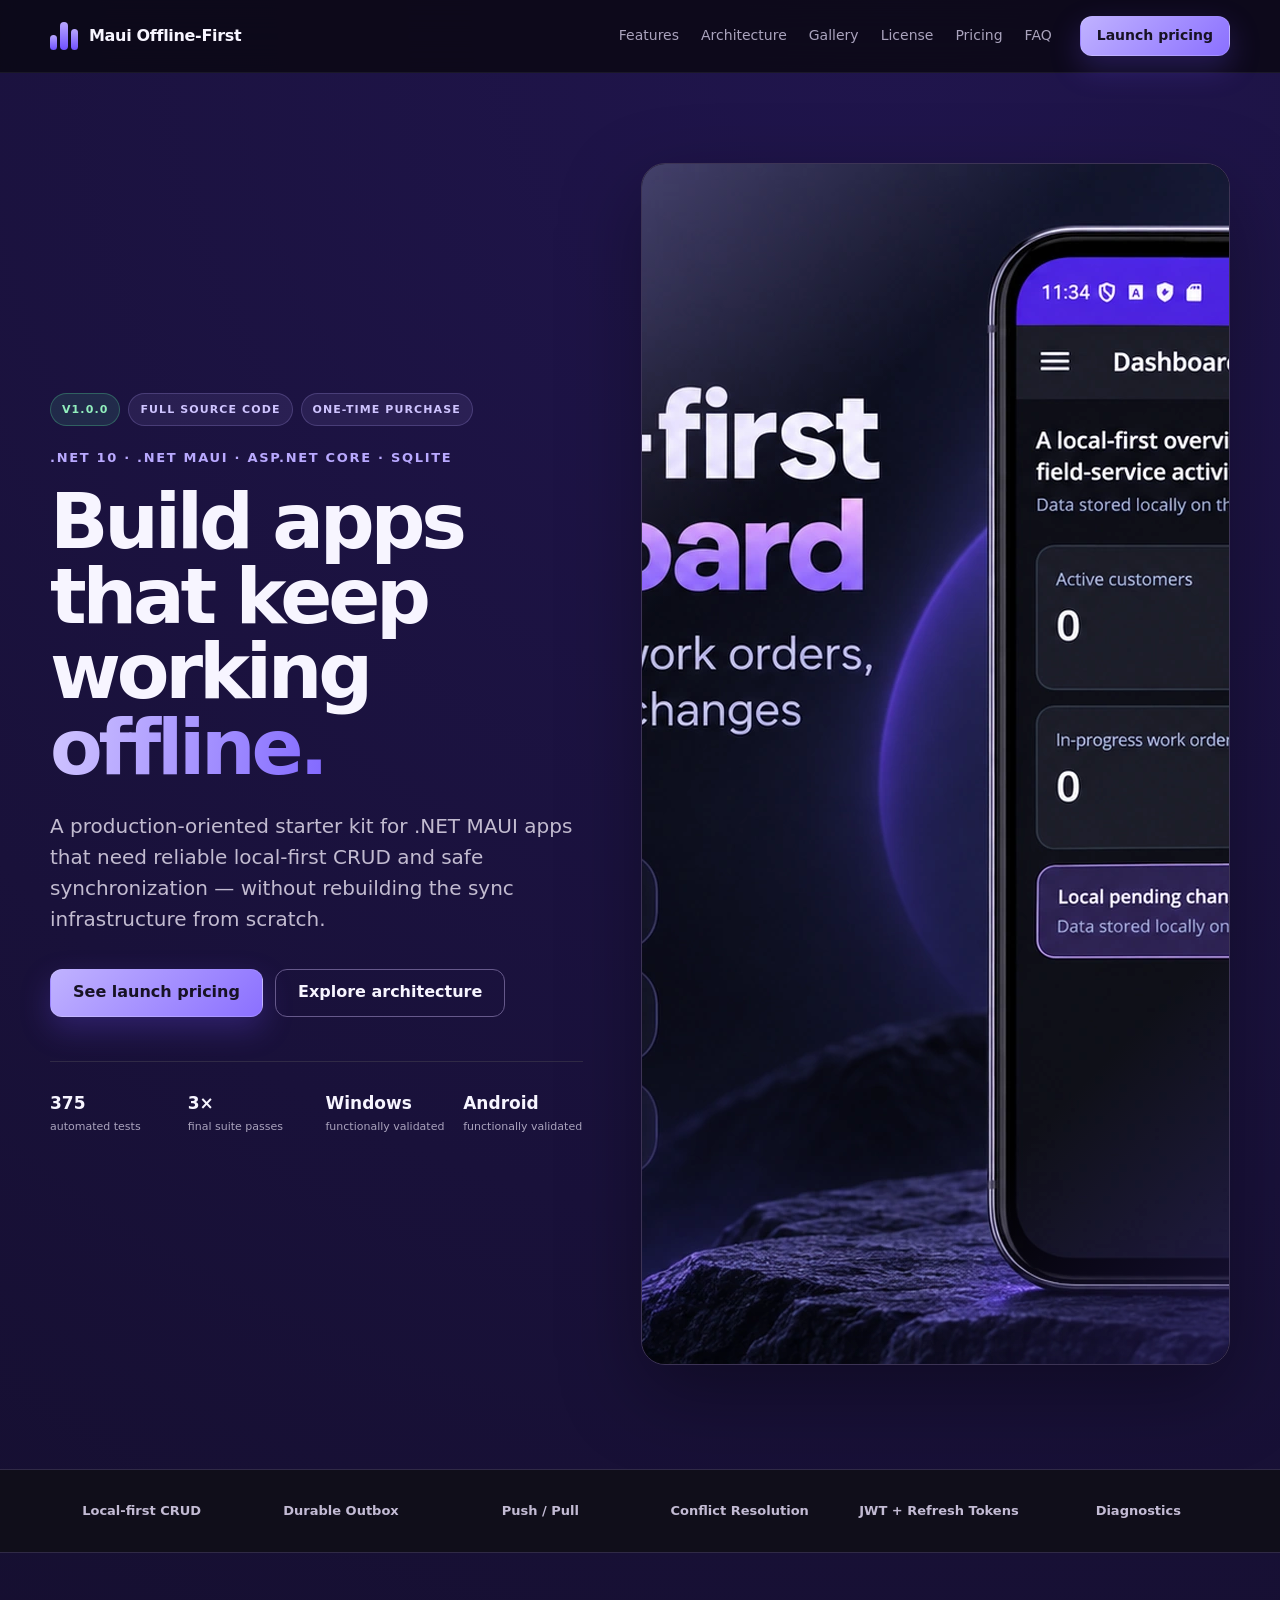
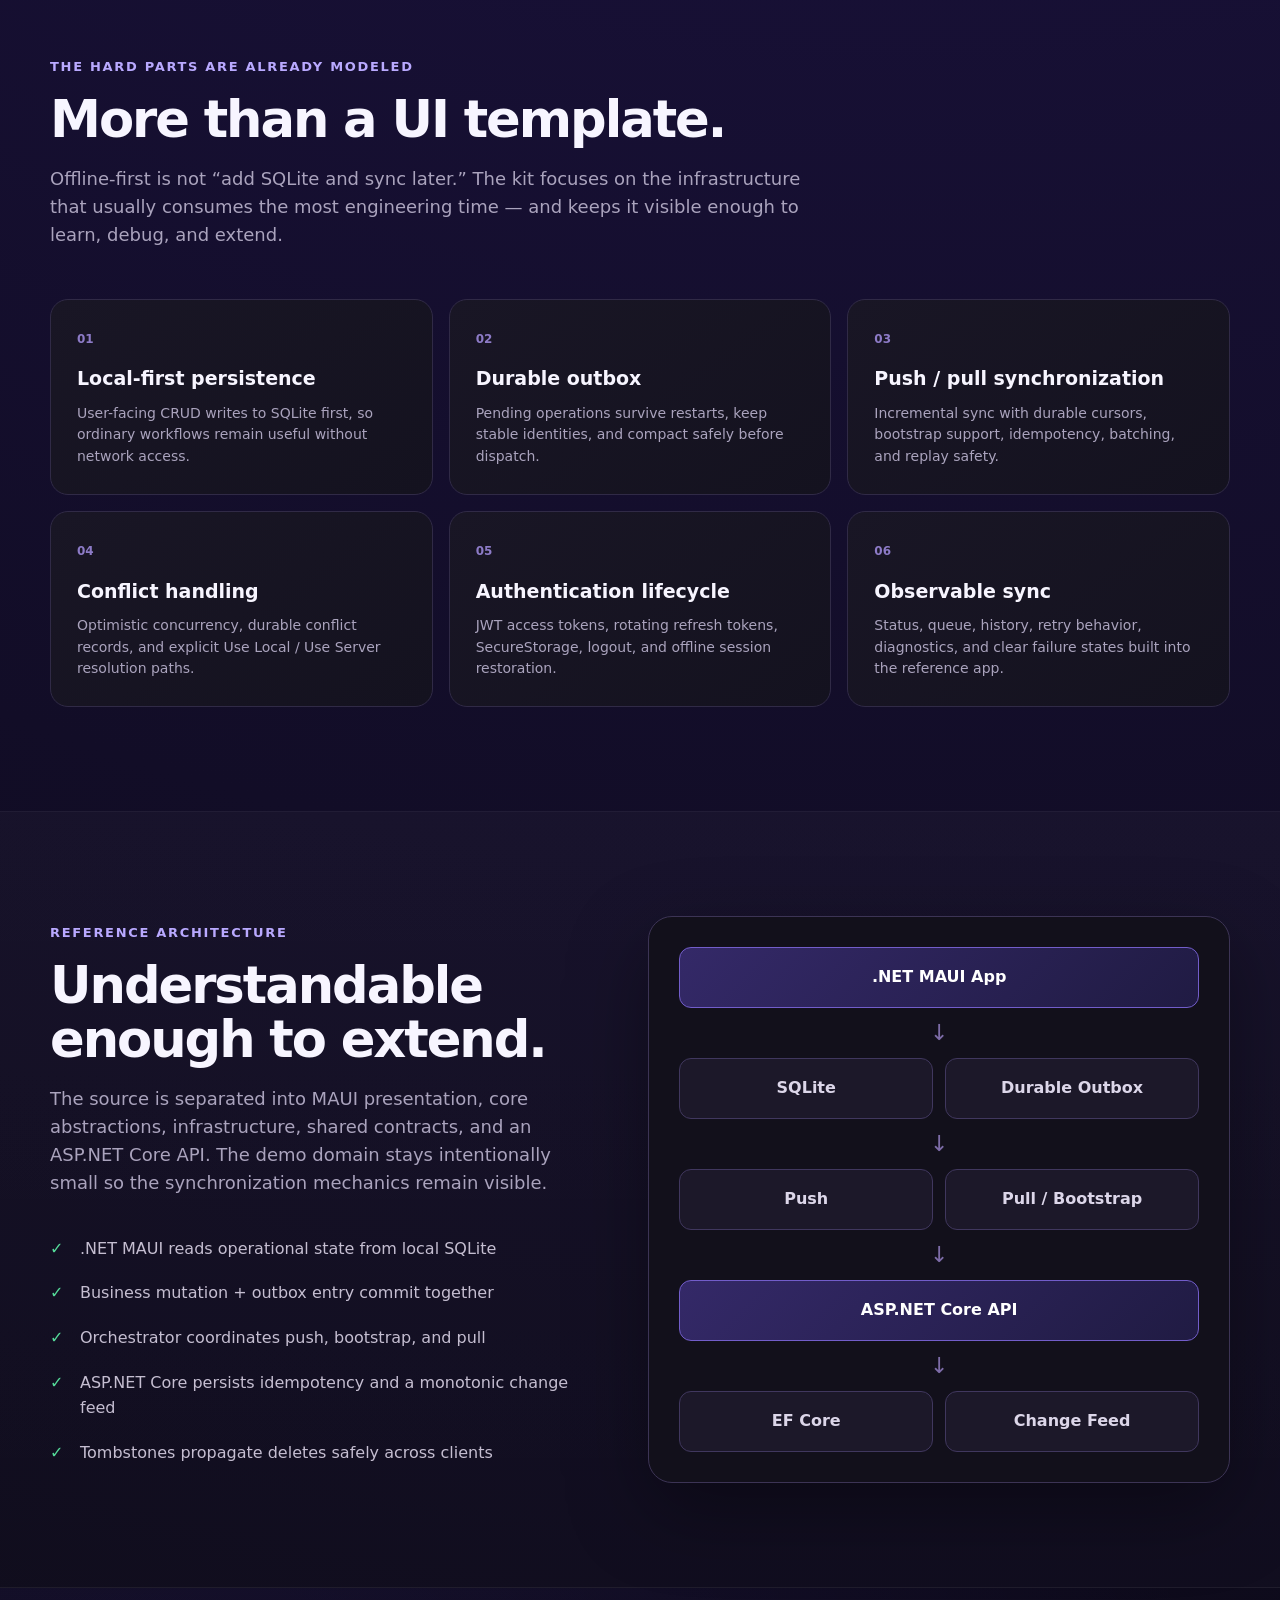
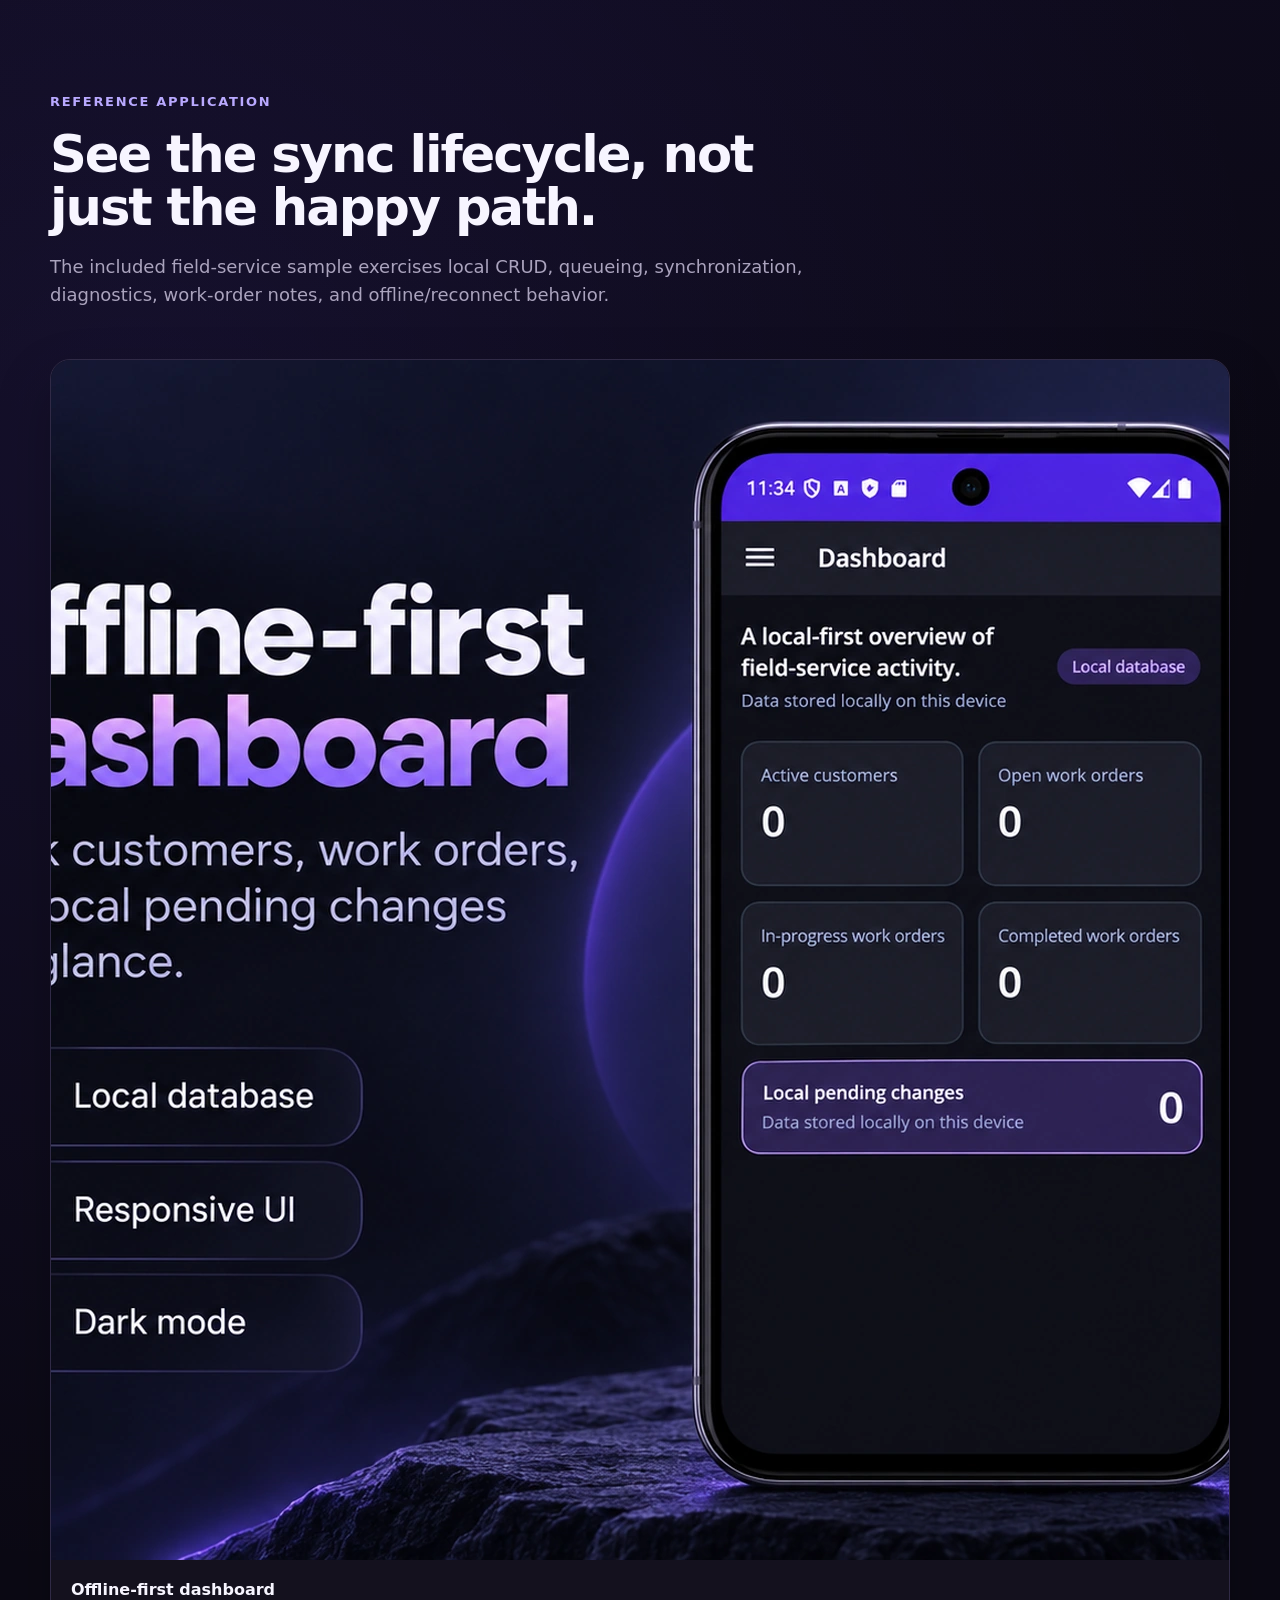
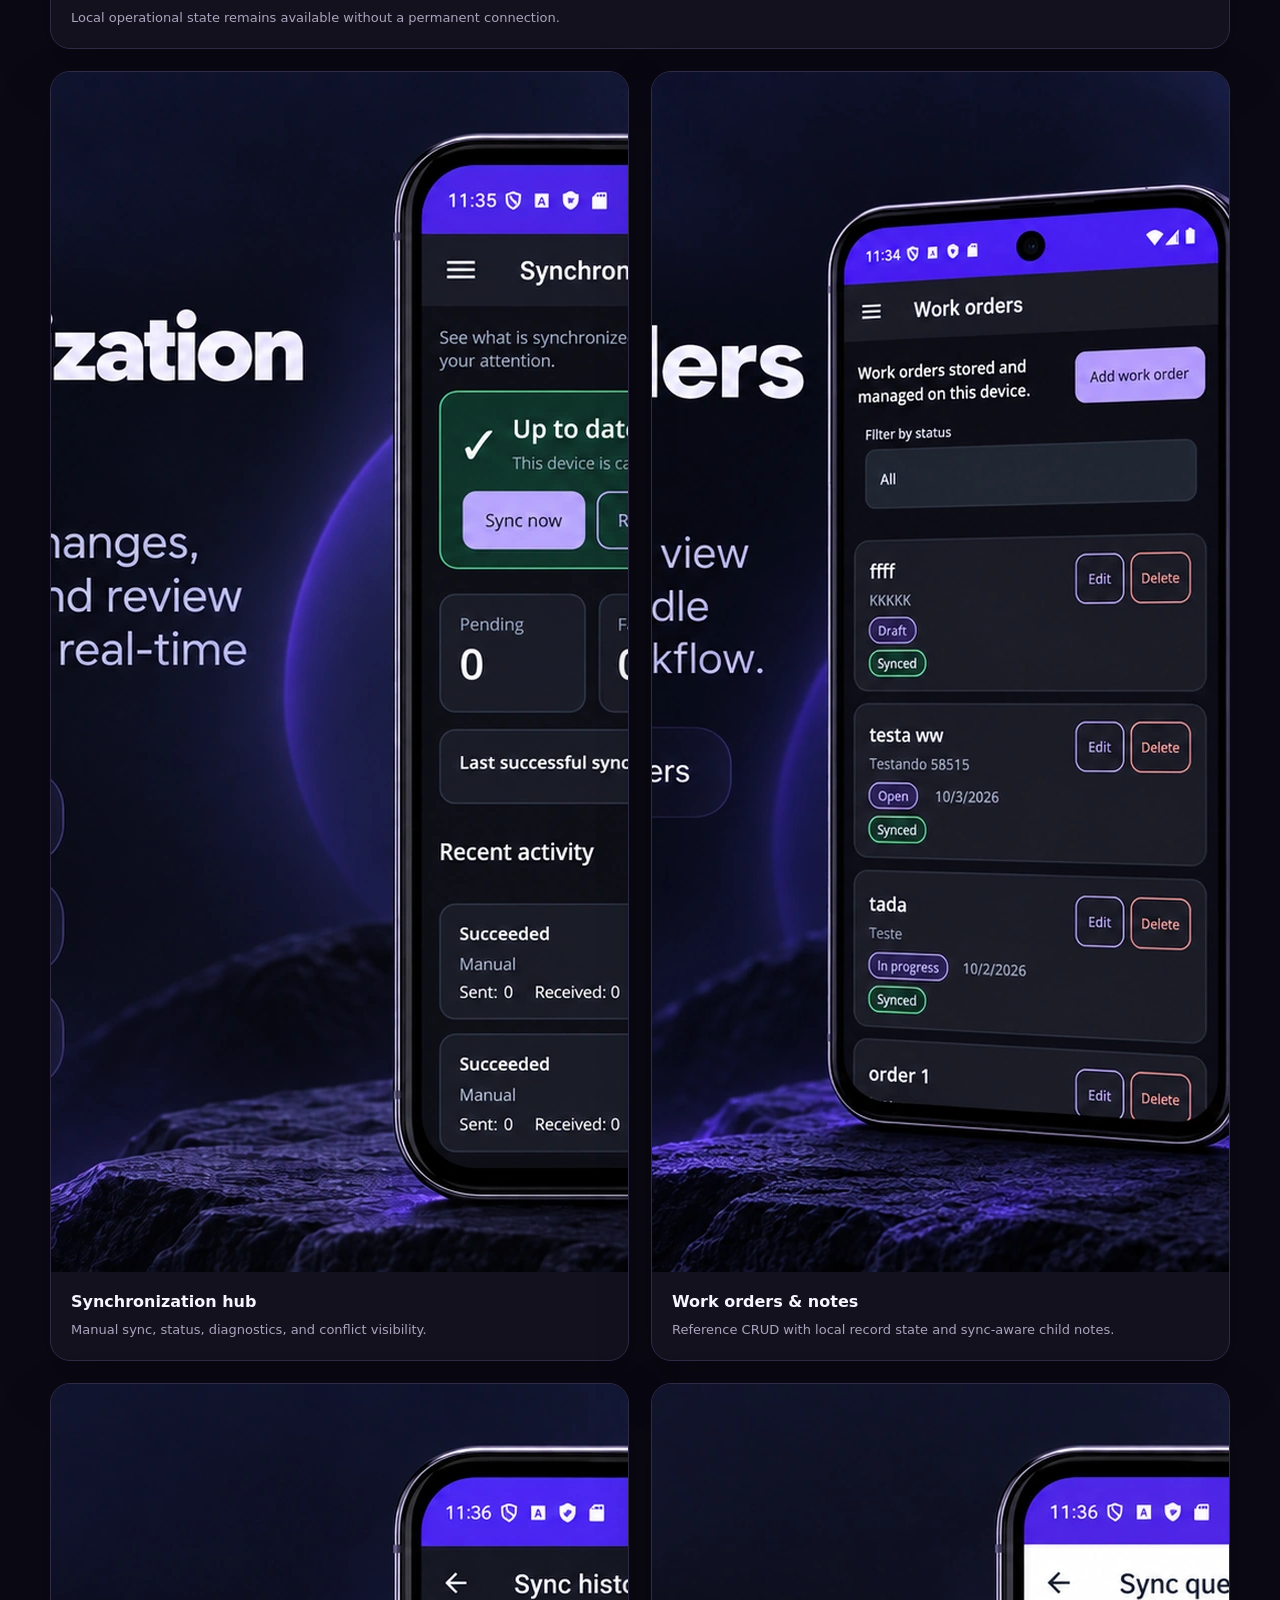
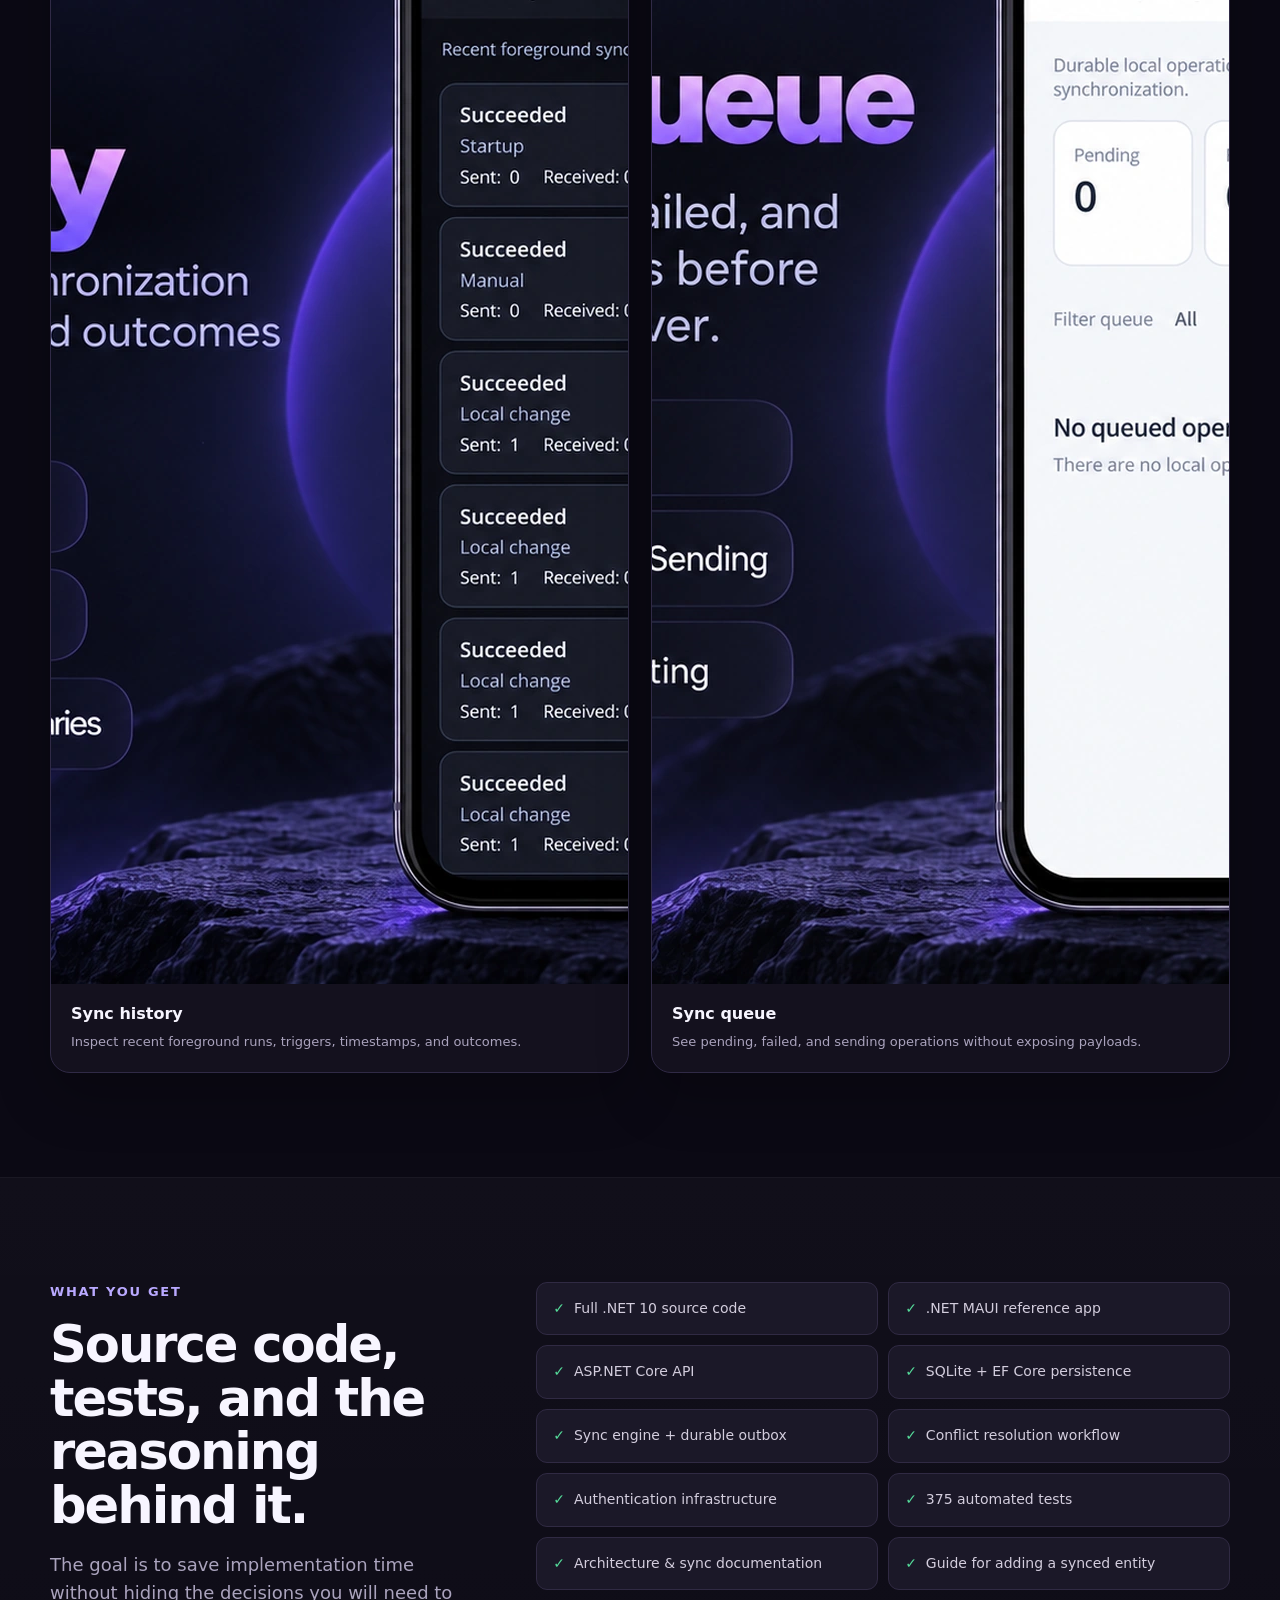
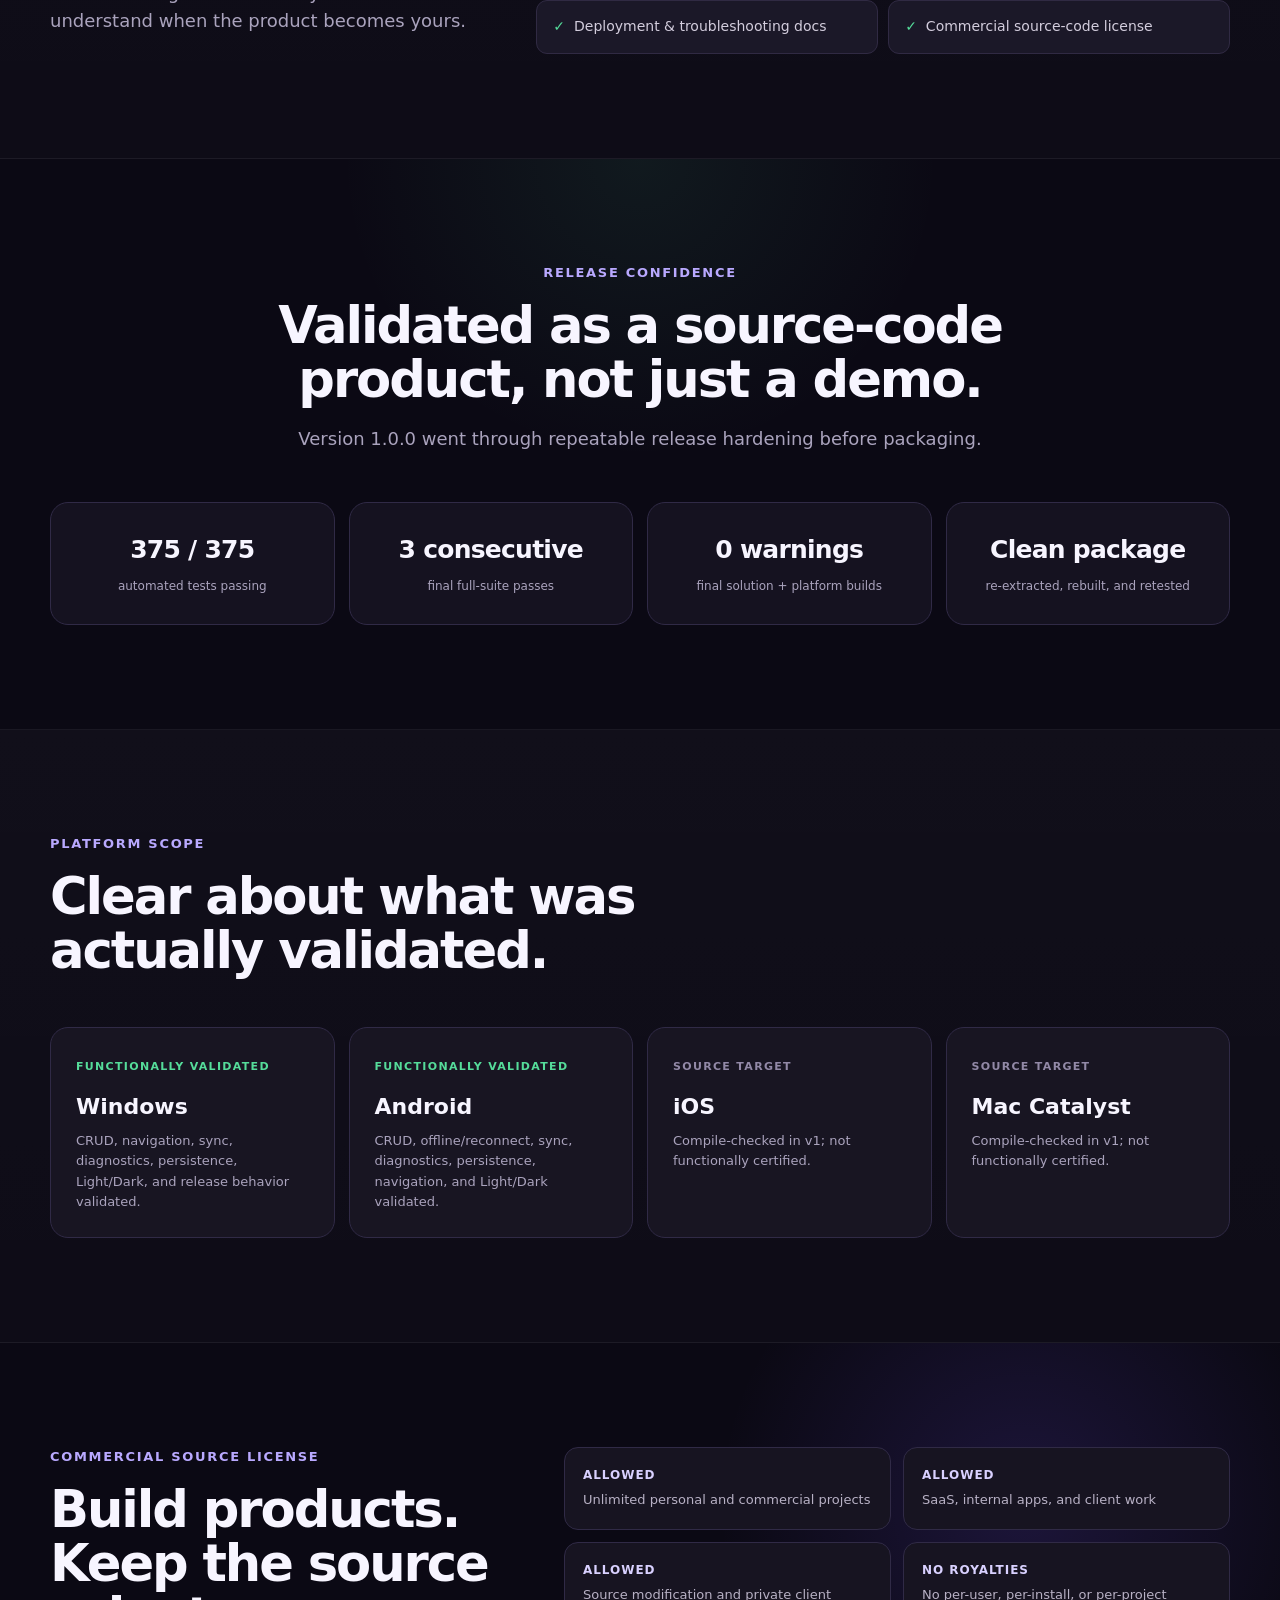
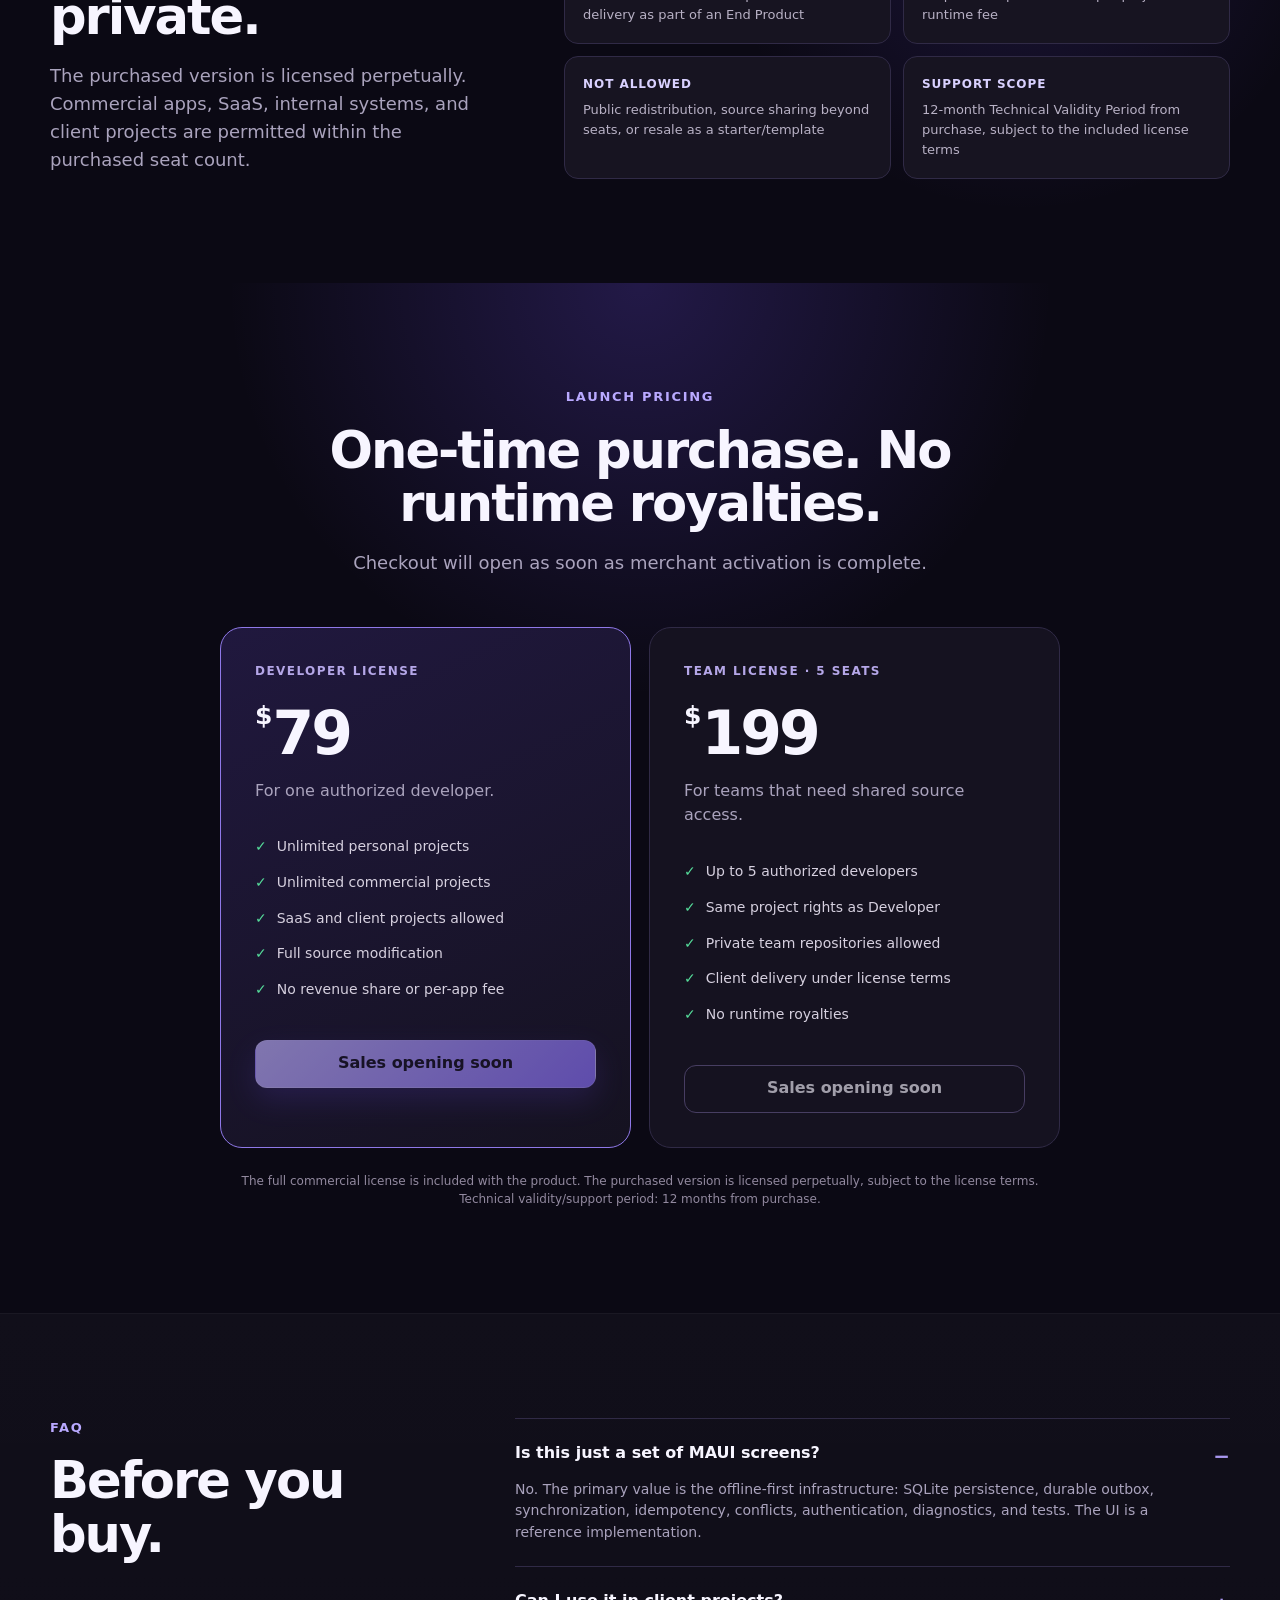
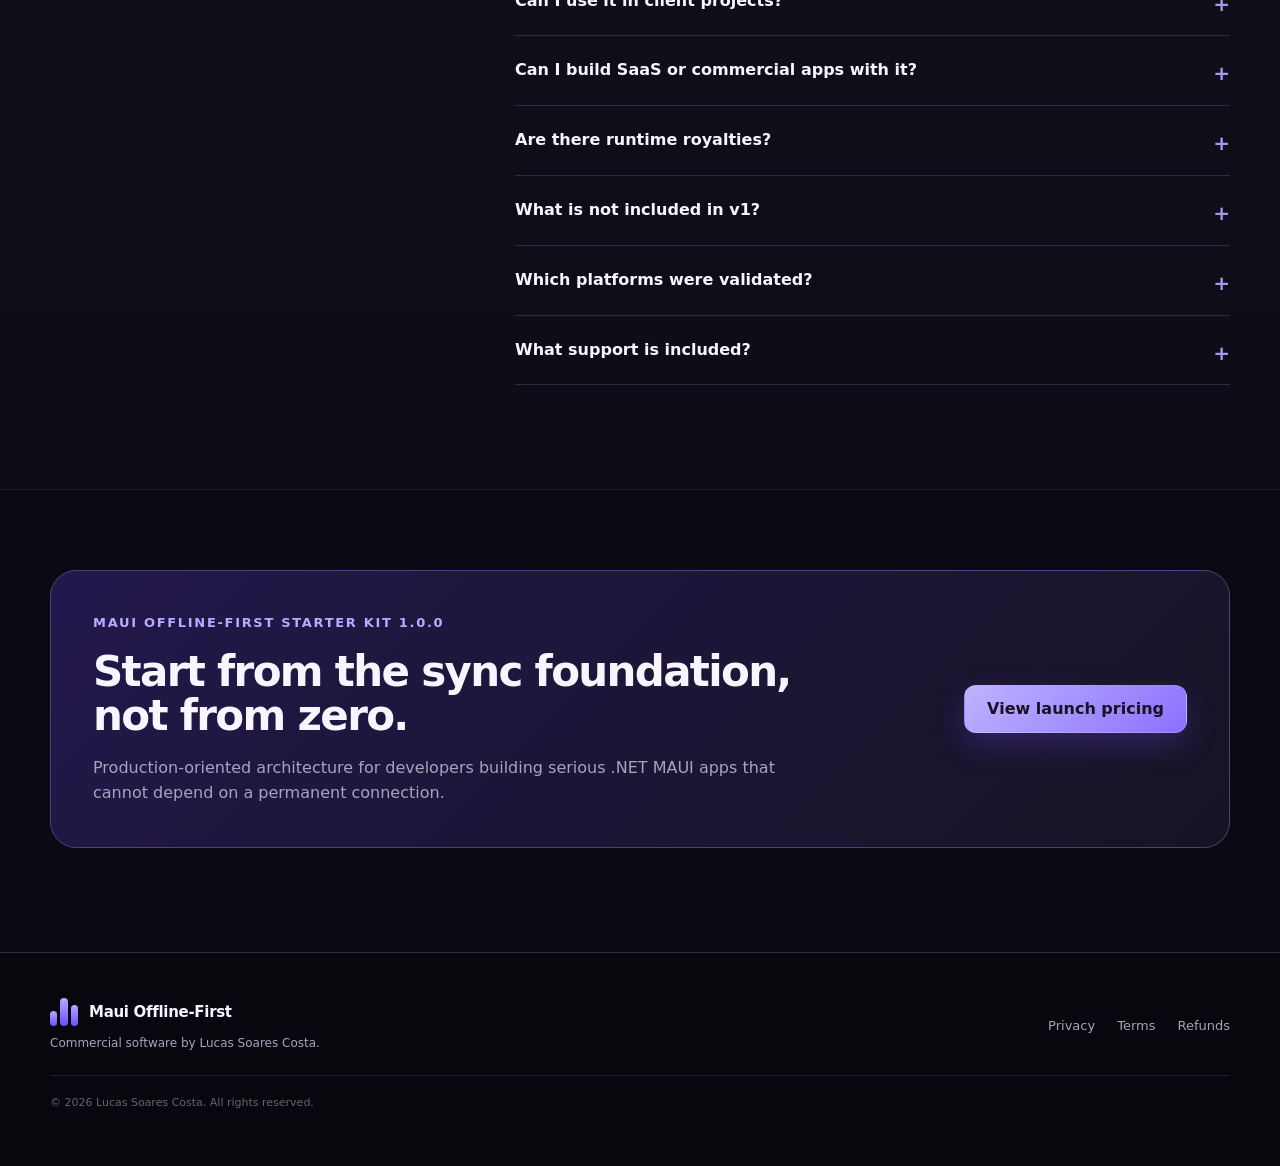
==== index.html @ e8b393f4 "v2" ====
<!doctype html>
<html lang="en">
<head>
  <meta charset="utf-8">
  <meta name="viewport" content="width=device-width, initial-scale=1">
  <title>Maui Offline-First Starter Kit — .NET MAUI + ASP.NET Core</title>
  <meta name="description" content="Production-oriented offline-first infrastructure for .NET MAUI and ASP.NET Core: SQLite, durable outbox, push/pull sync, conflict handling, authentication, diagnostics, and 375 automated tests.">
  <meta name="theme-color" content="#0b0914">
  <meta name="robots" content="index,follow">
  <link rel="canonical" href="https://lucascosta19.github.io/maui-offline-first-starter-kit/">
  <meta property="og:title" content="Maui Offline-First Starter Kit">
  <meta property="og:description" content="Build .NET MAUI apps that keep working offline — without designing the sync engine from scratch.">
  <meta property="og:type" content="website">
  <meta property="og:url" content="https://lucascosta19.github.io/maui-offline-first-starter-kit/">
  <meta property="og:image" content="https://lucascosta19.github.io/maui-offline-first-starter-kit/assets/media-dashboard.webp">
  <meta name="twitter:card" content="summary_large_image">
  <meta name="twitter:title" content="Maui Offline-First Starter Kit">
  <meta name="twitter:description" content="Production-oriented offline-first infrastructure for .NET MAUI + ASP.NET Core.">
  <meta name="twitter:image" content="https://lucascosta19.github.io/maui-offline-first-starter-kit/assets/media-dashboard.webp">
  <link rel="stylesheet" href="styles.css">
</head>
<body>
  <header class="site-header">
    <div class="shell nav-wrap">
      <a class="brand" href="#top" aria-label="Maui Offline-First Starter Kit home">
        <span class="brand-mark" aria-hidden="true"><span></span><span></span><span></span></span>
        <span>Maui Offline-First</span>
      </a>
      <nav aria-label="Primary navigation">
        <a href="#features">Features</a>
        <a href="#architecture">Architecture</a>
        <a href="#gallery">Gallery</a>
        <a href="#license">License</a>
        <a href="#pricing">Pricing</a>
        <a href="#faq">FAQ</a>
      </nav>
      <a class="button small" href="#pricing">Launch pricing</a>
    </div>
  </header>

  <main id="top">
    <section class="hero section">
      <div class="shell hero-grid">
        <div class="hero-copy">
          <div class="badge-row">
            <span class="status-badge">v1.0.0</span>
            <span class="status-badge soft">Full source code</span>
            <span class="status-badge soft">One-time purchase</span>
          </div>
          <div class="eyebrow">.NET 10 · .NET MAUI · ASP.NET Core · SQLite</div>
          <h1>Build apps that keep working <span>offline.</span></h1>
          <p class="lead">A production-oriented starter kit for .NET MAUI apps that need reliable local-first CRUD and safe synchronization — without rebuilding the sync infrastructure from scratch.</p>
          <div class="hero-actions">
            <a class="button" href="#pricing">See launch pricing</a>
            <a class="button ghost" href="#architecture">Explore architecture</a>
          </div>
          <div class="proof-row" aria-label="Release highlights">
            <div><strong>375</strong><span>automated tests</span></div>
            <div><strong>3×</strong><span>final suite passes</span></div>
            <div><strong>Windows</strong><span>functionally validated</span></div>
            <div><strong>Android</strong><span>functionally validated</span></div>
          </div>
        </div>
        <div class="hero-media">
          <img src="assets/media-dashboard.webp" width="1600" height="1200" alt="Maui Offline-First Starter Kit dashboard promotional preview">
        </div>
      </div>
    </section>

    <section class="strip">
      <div class="shell strip-grid">
        <span>Local-first CRUD</span><span>Durable Outbox</span><span>Push / Pull</span><span>Conflict Resolution</span><span>JWT + Refresh Tokens</span><span>Diagnostics</span>
      </div>
    </section>

    <section id="features" class="section">
      <div class="shell">
        <div class="section-heading">
          <div class="eyebrow">The hard parts are already modeled</div>
          <h2>More than a UI template.</h2>
          <p>Offline-first is not “add SQLite and sync later.” The kit focuses on the infrastructure that usually consumes the most engineering time — and keeps it visible enough to learn, debug, and extend.</p>
        </div>
        <div class="feature-grid">
          <article class="feature"><b>01</b><h3>Local-first persistence</h3><p>User-facing CRUD writes to SQLite first, so ordinary workflows remain useful without network access.</p></article>
          <article class="feature"><b>02</b><h3>Durable outbox</h3><p>Pending operations survive restarts, keep stable identities, and compact safely before dispatch.</p></article>
          <article class="feature"><b>03</b><h3>Push / pull synchronization</h3><p>Incremental sync with durable cursors, bootstrap support, idempotency, batching, and replay safety.</p></article>
          <article class="feature"><b>04</b><h3>Conflict handling</h3><p>Optimistic concurrency, durable conflict records, and explicit Use Local / Use Server resolution paths.</p></article>
          <article class="feature"><b>05</b><h3>Authentication lifecycle</h3><p>JWT access tokens, rotating refresh tokens, SecureStorage, logout, and offline session restoration.</p></article>
          <article class="feature"><b>06</b><h3>Observable sync</h3><p>Status, queue, history, retry behavior, diagnostics, and clear failure states built into the reference app.</p></article>
        </div>
      </div>
    </section>

    <section id="architecture" class="section section-muted">
      <div class="shell architecture-grid">
        <div>
          <div class="eyebrow">Reference architecture</div>
          <h2>Understandable enough to extend.</h2>
          <p class="section-copy">The source is separated into MAUI presentation, core abstractions, infrastructure, shared contracts, and an ASP.NET Core API. The demo domain stays intentionally small so the synchronization mechanics remain visible.</p>
          <ul class="check-list">
            <li>.NET MAUI reads operational state from local SQLite</li>
            <li>Business mutation + outbox entry commit together</li>
            <li>Orchestrator coordinates push, bootstrap, and pull</li>
            <li>ASP.NET Core persists idempotency and a monotonic change feed</li>
            <li>Tombstones propagate deletes safely across clients</li>
          </ul>
        </div>
        <div class="architecture-card" role="img" aria-label="Architecture flow from MAUI app through SQLite and Outbox to ASP.NET Core API">
          <div class="arch-node accent">.NET MAUI App</div>
          <div class="arch-arrow">↓</div>
          <div class="arch-row"><div class="arch-node">SQLite</div><div class="arch-node">Durable Outbox</div></div>
          <div class="arch-arrow">↓</div>
          <div class="arch-row"><div class="arch-node">Push</div><div class="arch-node">Pull / Bootstrap</div></div>
          <div class="arch-arrow">↓</div>
          <div class="arch-node accent">ASP.NET Core API</div>
          <div class="arch-arrow">↓</div>
          <div class="arch-row"><div class="arch-node">EF Core</div><div class="arch-node">Change Feed</div></div>
        </div>
      </div>
    </section>

    <section id="gallery" class="section gallery-section">
      <div class="shell">
        <div class="section-heading">
          <div class="eyebrow">Reference application</div>
          <h2>See the sync lifecycle, not just the happy path.</h2>
          <p>The included field-service sample exercises local CRUD, queueing, synchronization, diagnostics, work-order notes, and offline/reconnect behavior.</p>
        </div>
        <div class="gallery-grid">
          <figure class="media-card media-card-wide"><img src="assets/media-dashboard.webp" width="1600" height="1200" alt="Offline-first dashboard marketing image" loading="lazy"><figcaption><strong>Offline-first dashboard</strong><span>Local operational state remains available without a permanent connection.</span></figcaption></figure>
          <figure class="media-card"><img src="assets/media-sync.webp" width="1600" height="1200" alt="Synchronization hub marketing image" loading="lazy"><figcaption><strong>Synchronization hub</strong><span>Manual sync, status, diagnostics, and conflict visibility.</span></figcaption></figure>
          <figure class="media-card"><img src="assets/media-workorders.webp" width="1600" height="1200" alt="Work orders and notes marketing image" loading="lazy"><figcaption><strong>Work orders &amp; notes</strong><span>Reference CRUD with local record state and sync-aware child notes.</span></figcaption></figure>
          <figure class="media-card"><img src="assets/media-history.webp" width="1600" height="1200" alt="Sync history marketing image" loading="lazy"><figcaption><strong>Sync history</strong><span>Inspect recent foreground runs, triggers, timestamps, and outcomes.</span></figcaption></figure>
          <figure class="media-card"><img src="assets/media-queue.webp" width="1600" height="1200" alt="Sync queue marketing image" loading="lazy"><figcaption><strong>Sync queue</strong><span>See pending, failed, and sending operations without exposing payloads.</span></figcaption></figure>
        </div>
      </div>
    </section>

    <section class="section section-muted">
      <div class="shell two-col">
        <div>
          <div class="eyebrow">What you get</div>
          <h2>Source code, tests, and the reasoning behind it.</h2>
          <p class="section-copy">The goal is to save implementation time without hiding the decisions you will need to understand when the product becomes yours.</p>
        </div>
        <div class="deliverables">
          <div>Full .NET 10 source code</div><div>.NET MAUI reference app</div><div>ASP.NET Core API</div><div>SQLite + EF Core persistence</div><div>Sync engine + durable outbox</div><div>Conflict resolution workflow</div><div>Authentication infrastructure</div><div>375 automated tests</div><div>Architecture & sync documentation</div><div>Guide for adding a synced entity</div><div>Deployment & troubleshooting docs</div><div>Commercial source-code license</div>
        </div>
      </div>
    </section>

    <section class="section confidence-section">
      <div class="shell">
        <div class="section-heading centered">
          <div class="eyebrow">Release confidence</div>
          <h2>Validated as a source-code product, not just a demo.</h2>
          <p>Version 1.0.0 went through repeatable release hardening before packaging.</p>
        </div>
        <div class="confidence-grid">
          <article><strong>375 / 375</strong><span>automated tests passing</span></article>
          <article><strong>3 consecutive</strong><span>final full-suite passes</span></article>
          <article><strong>0 warnings</strong><span>final solution + platform builds</span></article>
          <article><strong>Clean package</strong><span>re-extracted, rebuilt, and retested</span></article>
        </div>
      </div>
    </section>

    <section class="section platform-section section-muted">
      <div class="shell">
        <div class="section-heading"><div class="eyebrow">Platform scope</div><h2>Clear about what was actually validated.</h2></div>
        <div class="platform-grid">
          <div class="platform-card good"><span>Functionally validated</span><h3>Windows</h3><p>CRUD, navigation, sync, diagnostics, persistence, Light/Dark, and release behavior validated.</p></div>
          <div class="platform-card good"><span>Functionally validated</span><h3>Android</h3><p>CRUD, offline/reconnect, sync, diagnostics, persistence, navigation, and Light/Dark validated.</p></div>
          <div class="platform-card"><span>Source target</span><h3>iOS</h3><p>Compile-checked in v1; not functionally certified.</p></div>
          <div class="platform-card"><span>Source target</span><h3>Mac Catalyst</h3><p>Compile-checked in v1; not functionally certified.</p></div>
        </div>
      </div>
    </section>

    <section id="license" class="section license-section">
      <div class="shell license-grid">
        <div>
          <div class="eyebrow">Commercial source license</div>
          <h2>Build products. Keep the source private.</h2>
          <p class="section-copy">The purchased version is licensed perpetually. Commercial apps, SaaS, internal systems, and client projects are permitted within the purchased seat count.</p>
        </div>
        <div class="license-points">
          <div><strong>Allowed</strong><span>Unlimited personal and commercial projects</span></div>
          <div><strong>Allowed</strong><span>SaaS, internal apps, and client work</span></div>
          <div><strong>Allowed</strong><span>Source modification and private client delivery as part of an End Product</span></div>
          <div><strong>No royalties</strong><span>No per-user, per-install, or per-project runtime fee</span></div>
          <div><strong>Not allowed</strong><span>Public redistribution, source sharing beyond seats, or resale as a starter/template</span></div>
          <div><strong>Support scope</strong><span>12-month Technical Validity Period from purchase, subject to the included license terms</span></div>
        </div>
      </div>
    </section>

    <section id="pricing" class="section pricing-section">
      <div class="shell">
        <div class="section-heading centered">
          <div class="eyebrow">Launch pricing</div>
          <h2>One-time purchase. No runtime royalties.</h2>
          <p>Checkout will open as soon as merchant activation is complete.</p>
        </div>
        <div class="pricing-grid">
          <article class="price-card featured">
            <div class="price-label">Developer License</div>
            <div class="price"><span>$</span>79</div>
            <p>For one authorized developer.</p>
            <ul><li>Unlimited personal projects</li><li>Unlimited commercial projects</li><li>SaaS and client projects allowed</li><li>Full source modification</li><li>No revenue share or per-app fee</li></ul>
            <span class="button disabled" aria-disabled="true">Sales opening soon</span>
          </article>
          <article class="price-card">
            <div class="price-label">Team License · 5 seats</div>
            <div class="price"><span>$</span>199</div>
            <p>For teams that need shared source access.</p>
            <ul><li>Up to 5 authorized developers</li><li>Same project rights as Developer</li><li>Private team repositories allowed</li><li>Client delivery under license terms</li><li>No runtime royalties</li></ul>
            <span class="button ghost disabled" aria-disabled="true">Sales opening soon</span>
          </article>
        </div>
        <p class="license-note">The full commercial license is included with the product. The purchased version is licensed perpetually, subject to the license terms. Technical validity/support period: 12 months from purchase.</p>
      </div>
    </section>

    <section id="faq" class="section section-muted">
      <div class="shell faq-layout">
        <div><div class="eyebrow">FAQ</div><h2>Before you buy.</h2></div>
        <div class="faq-list">
          <details open><summary>Is this just a set of MAUI screens?</summary><p>No. The primary value is the offline-first infrastructure: SQLite persistence, durable outbox, synchronization, idempotency, conflicts, authentication, diagnostics, and tests. The UI is a reference implementation.</p></details>
          <details><summary>Can I use it in client projects?</summary><p>Yes. The commercial license permits client projects and private source delivery as part of an End Product. It does not grant the client general rights to reuse the Starter Kit as a base for unrelated projects.</p></details>
          <details><summary>Can I build SaaS or commercial apps with it?</summary><p>Yes. Commercial apps, SaaS, internal systems, mobile, desktop, web/backend integrations, and client work are permitted under the purchased license.</p></details>
          <details><summary>Are there runtime royalties?</summary><p>No. There is no revenue share, per-user, per-install, or per-project runtime fee within the rights of the purchased license.</p></details>
          <details><summary>What is not included in v1?</summary><p>Guaranteed background synchronization, attachments/media synchronization, push notifications, realtime sync, and functional Apple-platform certification are not included in version 1.0.0.</p></details>
          <details><summary>Which platforms were validated?</summary><p>Windows and Android were functionally validated for the 1.0.0 release. iOS and Mac Catalyst remain source targets and were compile-checked, but are not functionally certified in v1.</p></details>
          <details><summary>What support is included?</summary><p>The purchased version has a 12-month Technical Validity Period from the Purchase Date with reasonable technical assistance as described in the Commercial License. It does not include a 24/7 SLA, lifetime support, or custom development.</p></details>
        </div>
      </div>
    </section>

    <section class="section final-cta">
      <div class="shell cta-card">
        <div><div class="eyebrow">Maui Offline-First Starter Kit 1.0.0</div><h2>Start from the sync foundation, not from zero.</h2><p>Production-oriented architecture for developers building serious .NET MAUI apps that cannot depend on a permanent connection.</p></div>
        <a class="button" href="#pricing">View launch pricing</a>
      </div>
    </section>
  </main>

  <footer>
    <div class="shell footer-grid">
      <div><div class="brand footer-brand"><span class="brand-mark" aria-hidden="true"><span></span><span></span><span></span></span><span>Maui Offline-First</span></div><p>Commercial software by Lucas Soares Costa.</p></div>
      <div class="footer-links"><a href="privacy.html">Privacy</a><a href="terms.html">Terms</a><a href="refund.html">Refunds</a></div>
      <div class="copyright">© 2026 Lucas Soares Costa. All rights reserved.</div>
    </div>
  </footer>
</body>
</html>
---- styles.css ----
:root{
  --bg:#0b0914;--bg2:#11101b;--panel:#181522;--panel2:#211c32;--text:#f7f5ff;--muted:#aaa3bd;--line:#302a46;
  --accent:#b9a7ff;--accent2:#6e50ff;--green:#55dc9a;--shadow:0 28px 80px rgba(0,0,0,.34);--radius:22px;--shell:1180px
}
*{box-sizing:border-box}html{scroll-behavior:smooth}body{margin:0;background:radial-gradient(circle at 70% 0,#20154d 0,transparent 30%),var(--bg);color:var(--text);font-family:Inter,ui-sans-serif,system-ui,-apple-system,BlinkMacSystemFont,"Segoe UI",sans-serif;line-height:1.55}a{color:inherit;text-decoration:none}img{max-width:100%;display:block}.shell{width:min(var(--shell),calc(100% - 40px));margin:auto}.section{padding:104px 0}.section-muted{background:linear-gradient(180deg,rgba(255,255,255,.025),rgba(255,255,255,.012));border-block:1px solid rgba(255,255,255,.05)}
.site-header{position:sticky;top:0;z-index:50;background:rgba(11,9,20,.86);backdrop-filter:blur(18px);border-bottom:1px solid rgba(255,255,255,.06)}.nav-wrap{height:72px;display:flex;align-items:center;gap:28px}.brand{display:flex;align-items:center;gap:11px;font-weight:800;letter-spacing:-.02em;white-space:nowrap}.brand-mark{width:28px;height:28px;display:grid;grid-template-columns:repeat(3,1fr);gap:3px;align-items:end}.brand-mark span{border-radius:6px;background:linear-gradient(180deg,var(--accent),var(--accent2))}.brand-mark span:nth-child(1){height:55%}.brand-mark span:nth-child(2){height:100%}.brand-mark span:nth-child(3){height:75%}.site-header nav{display:flex;gap:22px;margin-left:auto;color:var(--muted);font-size:14px}.site-header nav a:hover,.footer-links a:hover{color:var(--text)}
.button{display:inline-flex;align-items:center;justify-content:center;min-height:48px;padding:0 22px;border-radius:12px;background:linear-gradient(135deg,#c0b2ff,#8b70ff);color:#171224;font-weight:800;border:1px solid rgba(255,255,255,.12);box-shadow:0 12px 30px rgba(115,80,255,.25)}.button.small{min-height:40px;padding:0 16px;font-size:14px}.button.ghost{background:transparent;color:var(--text);border-color:#66598b;box-shadow:none}.button.disabled{opacity:.62;cursor:default}
.hero{padding-top:90px;overflow:hidden}.hero-grid{display:grid;grid-template-columns:.95fr 1.05fr;gap:58px;align-items:center}.badge-row{display:flex;flex-wrap:wrap;gap:8px;margin-bottom:22px}.status-badge{display:inline-flex;padding:7px 11px;border-radius:999px;background:rgba(85,220,154,.12);border:1px solid rgba(85,220,154,.3);color:#91efbd;font-size:11px;text-transform:uppercase;letter-spacing:.1em;font-weight:850}.status-badge.soft{background:rgba(185,167,255,.09);border-color:rgba(185,167,255,.22);color:#cfc4ff}.eyebrow{color:#b9a9ff;font-size:13px;text-transform:uppercase;letter-spacing:.13em;font-weight:800;margin-bottom:16px}.hero h1{font-size:clamp(48px,6vw,80px);line-height:.98;letter-spacing:-.055em;margin:0 0 26px;max-width:780px}.hero h1 span{background:linear-gradient(100deg,#d0c5ff,#8269ff);-webkit-background-clip:text;background-clip:text;color:transparent}.lead{font-size:20px;color:#c2bbd0;max-width:680px;margin:0}.hero-actions{display:flex;gap:12px;margin-top:34px}.proof-row{display:grid;grid-template-columns:repeat(4,1fr);gap:18px;margin-top:44px;padding-top:28px;border-top:1px solid var(--line)}.proof-row div{display:flex;flex-direction:column}.proof-row strong{font-size:17px}.proof-row span{font-size:11px;color:var(--muted);margin-top:2px}.hero-media{position:relative;border-radius:24px;overflow:hidden;border:1px solid #3d3455;background:#151220;box-shadow:var(--shadow)}.hero-media:before{content:"";position:absolute;inset:-1px;background:linear-gradient(135deg,rgba(185,167,255,.3),transparent 26%,transparent 76%,rgba(110,80,255,.22));pointer-events:none;border-radius:24px}.hero-media img{width:100%;aspect-ratio:4/3;object-fit:cover}
.strip{border-block:1px solid var(--line);background:#100e1a}.strip-grid{min-height:82px;display:grid;grid-template-columns:repeat(6,1fr);align-items:center;gap:16px;color:#c3bbd4;font-size:13px;font-weight:700;text-align:center}.section-heading{max-width:760px;margin-bottom:50px}.section-heading.centered{text-align:center;margin-inline:auto}.section-heading h2,.architecture-grid h2,.two-col h2,.faq-layout h2,.cta-card h2,.license-grid h2{font-size:clamp(34px,4vw,54px);line-height:1.05;letter-spacing:-.04em;margin:0 0 18px}.section-heading p,.section-copy{color:var(--muted);font-size:18px;margin:0}.feature-grid{display:grid;grid-template-columns:repeat(3,1fr);gap:16px}.feature{padding:26px;border:1px solid var(--line);background:linear-gradient(145deg,#191625,#14121f);border-radius:18px}.feature b{font-size:12px;color:#8d7bc7}.feature h3{font-size:19px;margin:14px 0 9px}.feature p{color:var(--muted);margin:0;font-size:14px}
.architecture-grid{display:grid;grid-template-columns:.95fr 1.05fr;gap:72px;align-items:center}.check-list{list-style:none;padding:0;margin:30px 0 0}.check-list li{position:relative;padding:10px 0 10px 30px;color:#c5bed1}.check-list li:before{content:"✓";position:absolute;left:0;color:var(--green);font-weight:900}.architecture-card{padding:30px;border:1px solid #3c3455;background:#12101b;border-radius:24px;box-shadow:var(--shadow)}.arch-node{padding:17px 20px;text-align:center;border:1px solid #40375e;border-radius:12px;background:#1c1829;font-weight:700;color:#dcd6e9}.arch-node.accent{background:linear-gradient(135deg,#342968,#201b43);border-color:#725dca;color:white}.arch-row{display:grid;grid-template-columns:1fr 1fr;gap:12px}.arch-arrow{text-align:center;color:#7d6ca8;font-size:22px;padding:8px}
.gallery-section{background:radial-gradient(circle at 10% 10%,rgba(110,80,255,.1),transparent 28%)}.gallery-grid{display:grid;grid-template-columns:1fr 1fr;gap:22px}.media-card{margin:0;border:1px solid var(--line);background:#14111e;border-radius:20px;overflow:hidden;box-shadow:0 24px 55px rgba(0,0,0,.24)}.media-card-wide{grid-column:1/-1}.media-card img{width:100%;aspect-ratio:4/3;object-fit:cover;background:#0d0b18}.media-card figcaption{display:flex;flex-direction:column;gap:5px;padding:18px 20px 20px}.media-card figcaption strong{font-size:16px}.media-card figcaption span{font-size:13px;color:var(--muted)}
.two-col{display:grid;grid-template-columns:.75fr 1.25fr;gap:70px}.deliverables{display:grid;grid-template-columns:1fr 1fr;gap:10px}.deliverables div{padding:15px 16px;border-radius:11px;background:#1b1828;border:1px solid #302a43;color:#d3cddd;font-size:14px}.deliverables div:before{content:"✓";color:var(--green);margin-right:9px;font-weight:900}.confidence-section{background:radial-gradient(circle at 50% 0,rgba(85,220,154,.08),transparent 35%)}.confidence-grid{display:grid;grid-template-columns:repeat(4,1fr);gap:14px}.confidence-grid article{padding:28px 24px;border:1px solid var(--line);border-radius:18px;background:#151220;text-align:center}.confidence-grid strong{display:block;font-size:25px;letter-spacing:-.03em}.confidence-grid span{display:block;color:var(--muted);font-size:12px;margin-top:7px}
.platform-grid{display:grid;grid-template-columns:repeat(4,1fr);gap:14px}.platform-card{padding:25px;border:1px solid var(--line);border-radius:18px;background:var(--panel)}.platform-card span{font-size:11px;text-transform:uppercase;letter-spacing:.12em;color:#9289a7;font-weight:800}.platform-card.good span{color:var(--green)}.platform-card h3{margin:12px 0 7px;font-size:22px}.platform-card p{margin:0;color:var(--muted);font-size:13px}
.license-section{background:radial-gradient(circle at 80% 30%,rgba(118,83,255,.16),transparent 28%)}.license-grid{display:grid;grid-template-columns:.8fr 1.2fr;gap:70px;align-items:start}.license-points{display:grid;grid-template-columns:1fr 1fr;gap:12px}.license-points div{padding:18px;border:1px solid var(--line);border-radius:14px;background:#171421}.license-points strong{display:block;color:#d9d1ff;font-size:12px;text-transform:uppercase;letter-spacing:.08em;margin-bottom:6px}.license-points span{display:block;color:#b8b1c5;font-size:13px}
.pricing-section{background:radial-gradient(circle at 50% 0,rgba(118,83,255,.22),transparent 34%)}.pricing-grid{display:grid;grid-template-columns:1fr 1fr;gap:18px;max-width:840px;margin:auto}.price-card{padding:34px;border:1px solid var(--line);border-radius:22px;background:#151220}.price-card.featured{border-color:#8f78e8;background:linear-gradient(155deg,#20183e,#151220)}.price-label{text-transform:uppercase;letter-spacing:.12em;font-size:12px;color:#b5a7e8;font-weight:800}.price{font-size:60px;font-weight:850;line-height:1;margin:22px 0 14px;letter-spacing:-.05em}.price span{font-size:25px;vertical-align:top;margin-right:3px}.price-card>p{color:var(--muted)}.price-card ul{list-style:none;padding:0;margin:26px 0}.price-card li{padding:7px 0;color:#d6d0df;font-size:14px}.price-card li:before{content:"✓";color:var(--green);font-weight:900;margin-right:10px}.price-card .button{width:100%;margin-top:6px}.license-note{max-width:830px;margin:24px auto 0;text-align:center;color:#92899f;font-size:12px}
.faq-layout{display:grid;grid-template-columns:.7fr 1.3fr;gap:80px}.faq-list details{border-top:1px solid var(--line);padding:22px 0}.faq-list details:last-child{border-bottom:1px solid var(--line)}.faq-list summary{font-weight:750;cursor:pointer;list-style:none}.faq-list summary::-webkit-details-marker{display:none}.faq-list summary:after{content:"+";float:right;color:#a997ef;font-size:20px}.faq-list details[open] summary:after{content:"−"}.faq-list p{color:var(--muted);margin:13px 40px 0 0;font-size:14px}.cta-card{display:flex;align-items:center;justify-content:space-between;gap:40px;padding:42px;border:1px solid #4e407c;border-radius:26px;background:linear-gradient(135deg,#23184c,#171323)}.cta-card h2{max-width:750px;font-size:42px}.cta-card p{margin:0;color:var(--muted);max-width:720px}.final-cta{padding-top:80px}
footer{padding:45px 0 55px;border-top:1px solid var(--line);background:#08070d}.footer-grid{display:grid;grid-template-columns:1fr auto;gap:22px;align-items:center}.footer-brand{font-size:15px}.footer-grid p{color:var(--muted);font-size:12px;margin:8px 0 0}.footer-links{display:flex;gap:22px;color:#aaa2b8;font-size:13px}.copyright{grid-column:1/-1;color:#696273;font-size:11px;padding-top:18px;border-top:1px solid #211d2d}.legal{max-width:820px;margin:auto}.legal h1{font-size:46px;line-height:1.05;letter-spacing:-.04em}.legal h2{margin-top:36px;font-size:22px}.legal p,.legal li{color:#b6afc2}.legal .notice{padding:18px;border:1px solid var(--line);border-radius:12px;background:var(--panel);color:#cfc8da}.legal a{text-decoration:underline;text-underline-offset:3px}.back-link{display:inline-block;margin-bottom:28px;color:#b6a7ff}
@media(max-width:1040px){.site-header nav{display:none}.nav-wrap .button.small{margin-left:auto}.hero-grid,.architecture-grid,.two-col,.faq-layout,.license-grid{grid-template-columns:1fr}.proof-row{grid-template-columns:repeat(2,1fr)}.strip-grid{grid-template-columns:repeat(3,1fr);padding:18px 0}.feature-grid{grid-template-columns:1fr 1fr}.platform-grid,.confidence-grid{grid-template-columns:1fr 1fr}.faq-layout{gap:20px}}
@media(max-width:720px){.shell{width:min(100% - 28px,var(--shell))}.section{padding:72px 0}.hero{padding-top:58px}.hero h1{font-size:52px}.lead{font-size:17px}.hero-actions{flex-direction:column;align-items:stretch}.proof-row{grid-template-columns:1fr 1fr;gap:16px}.strip-grid{grid-template-columns:1fr 1fr;font-size:12px}.feature-grid,.pricing-grid,.platform-grid,.confidence-grid,.license-points{grid-template-columns:1fr}.gallery-grid{grid-template-columns:1fr}.media-card-wide{grid-column:auto}.deliverables{grid-template-columns:1fr}.cta-card{flex-direction:column;align-items:flex-start;padding:30px}.footer-grid{grid-template-columns:1fr}.footer-links{flex-wrap:wrap}.copyright{grid-column:auto}.price{font-size:52px}.hero-media{border-radius:18px}}
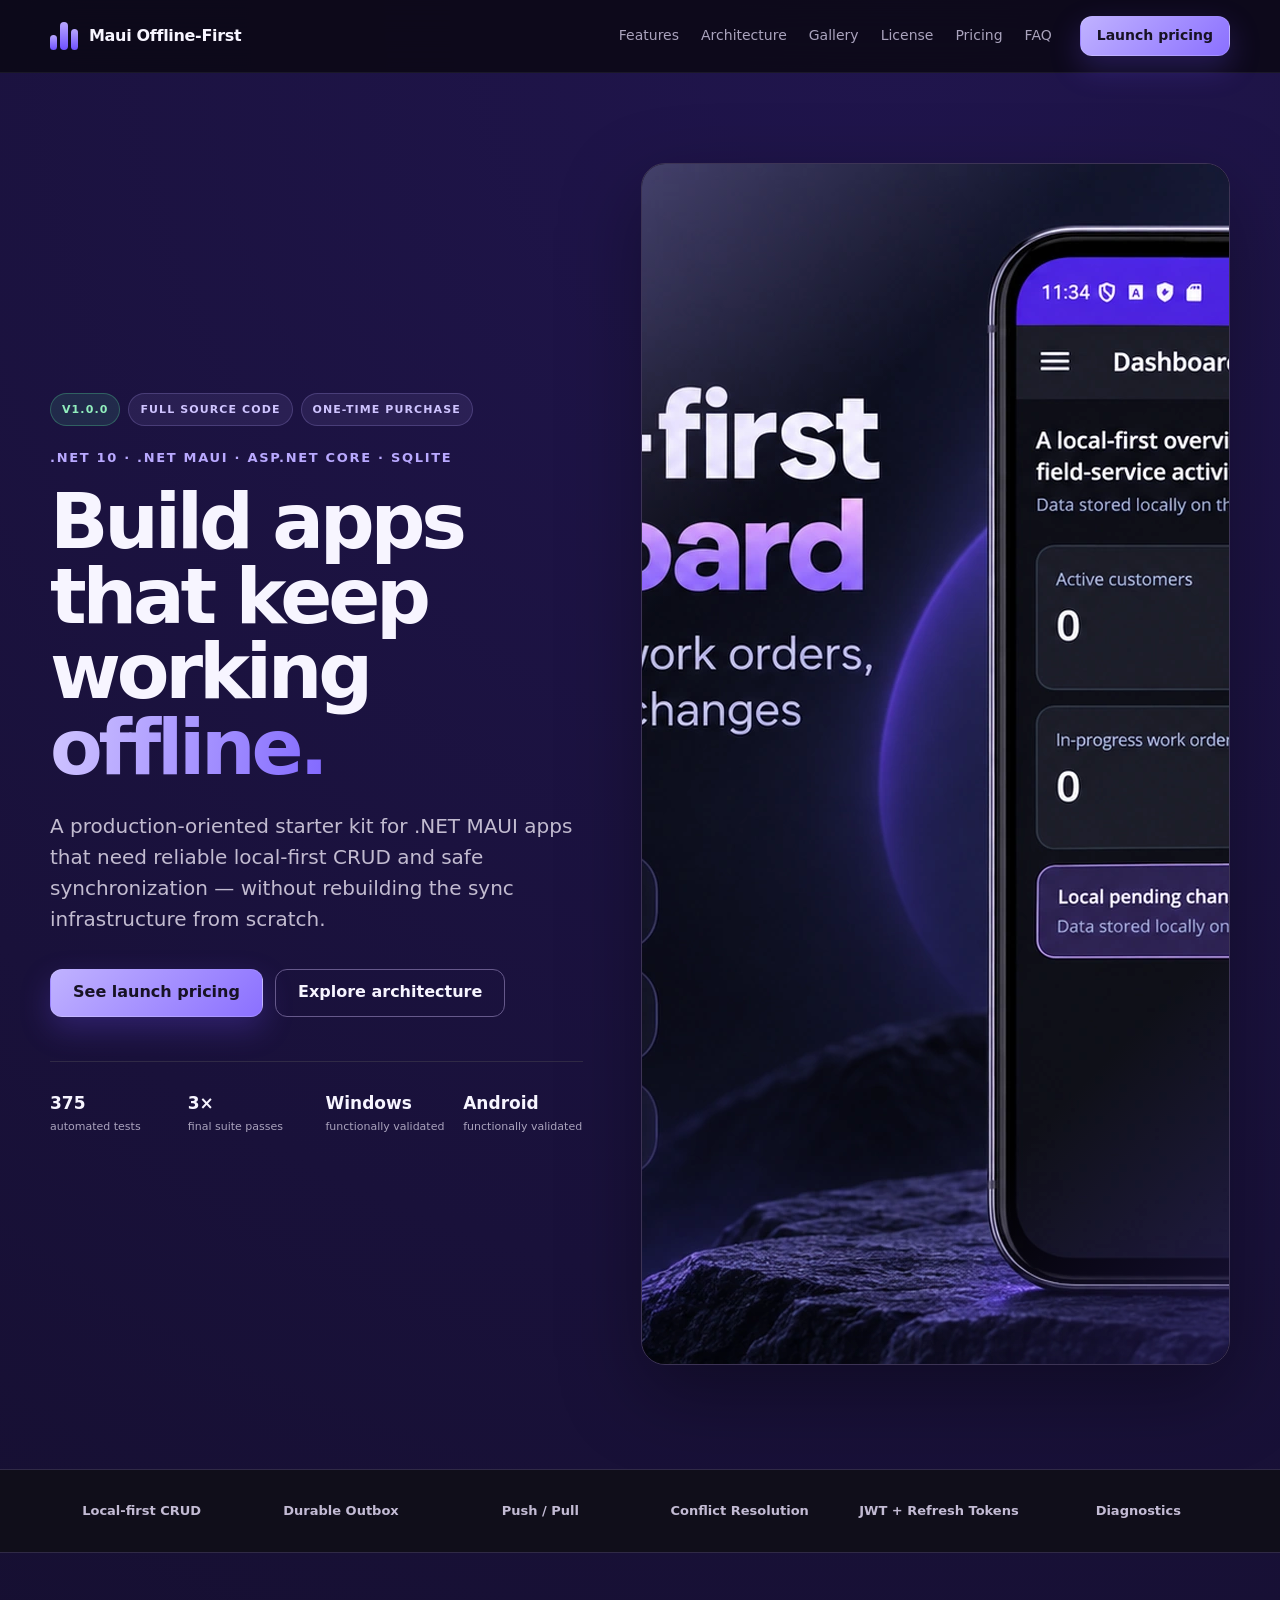
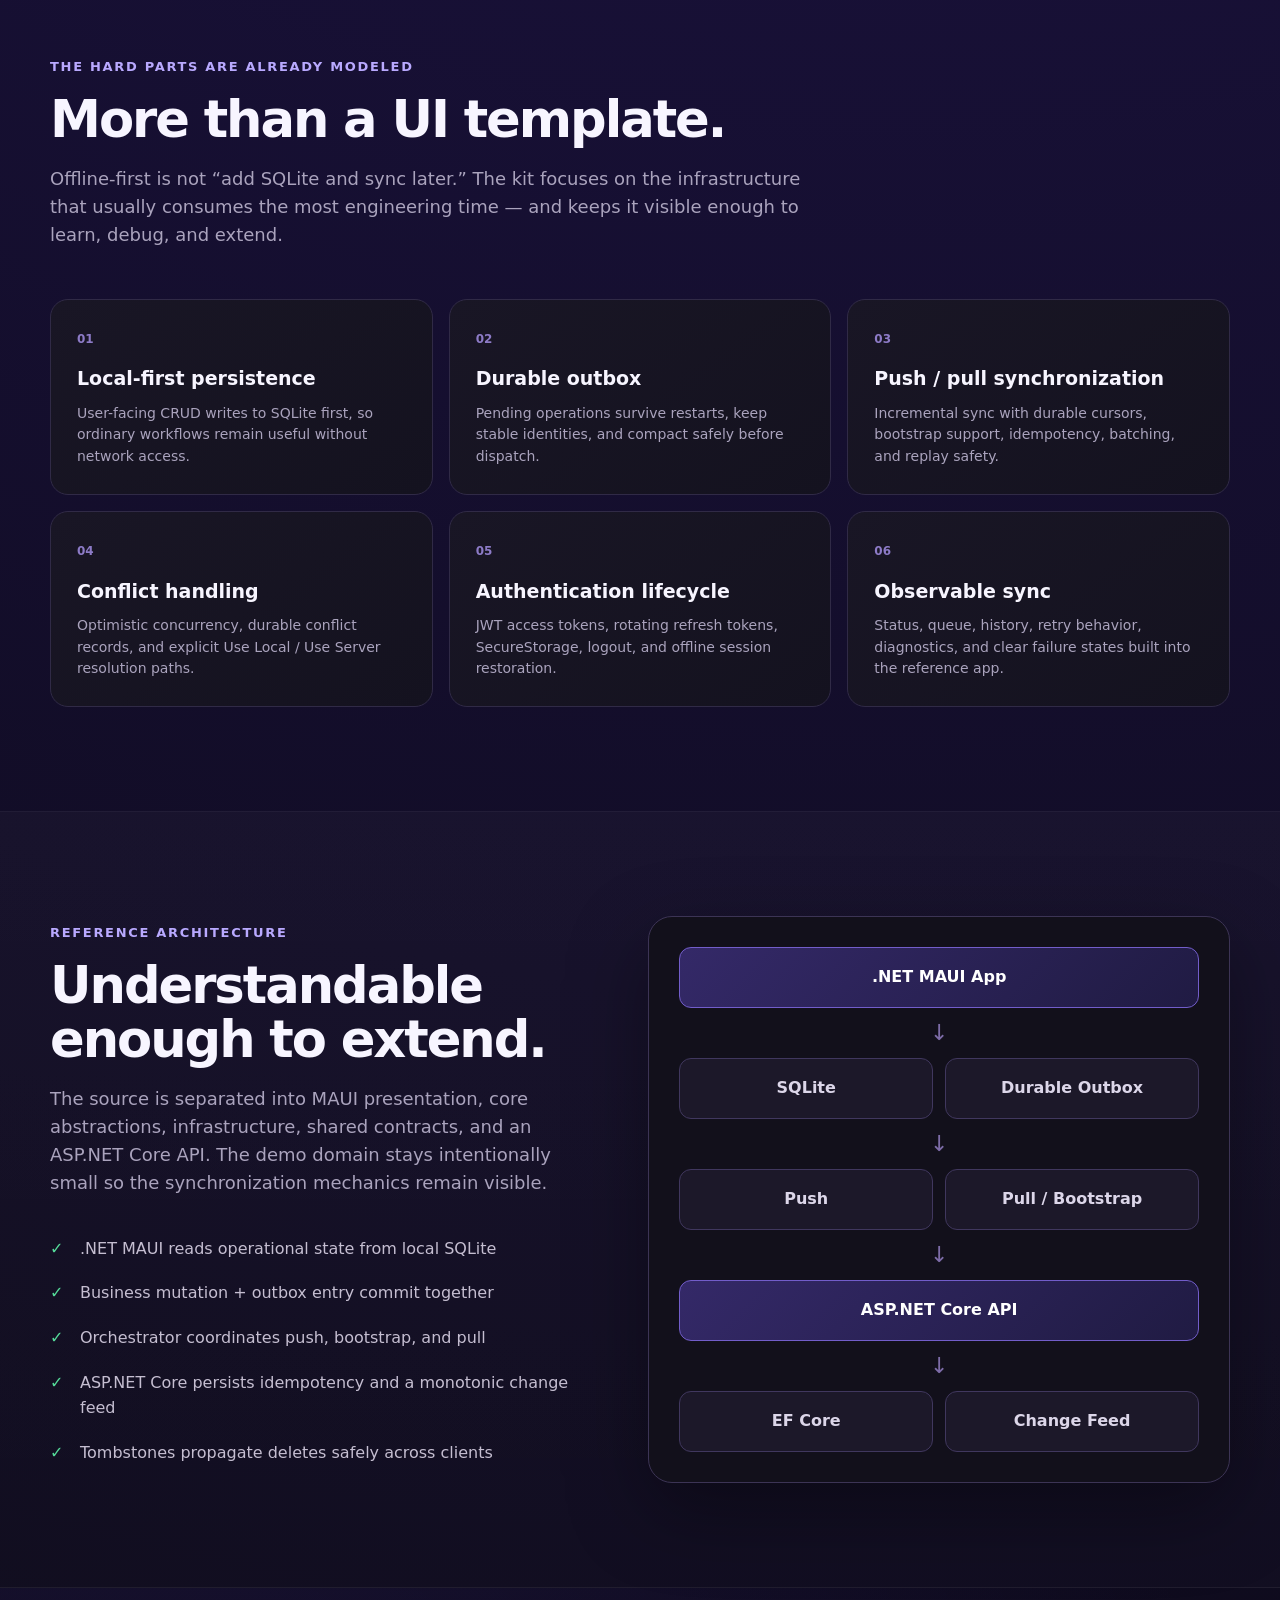
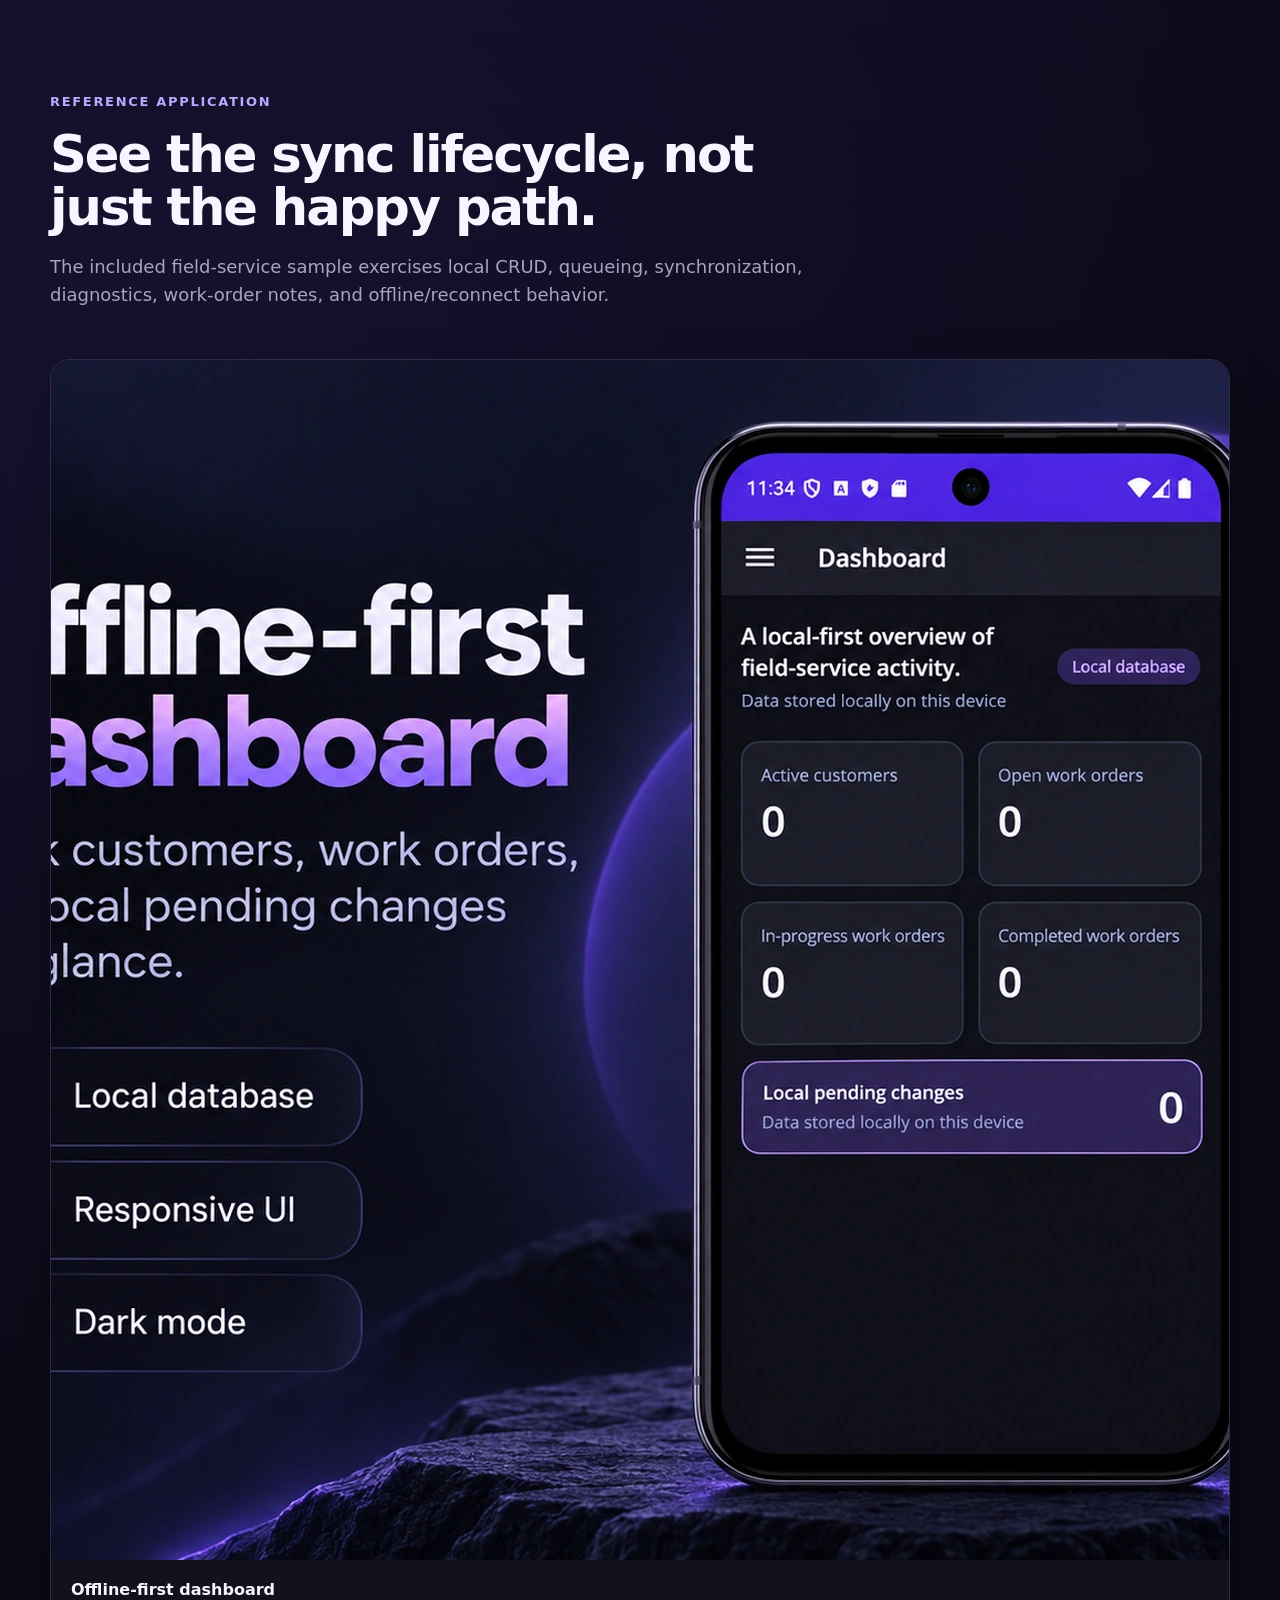
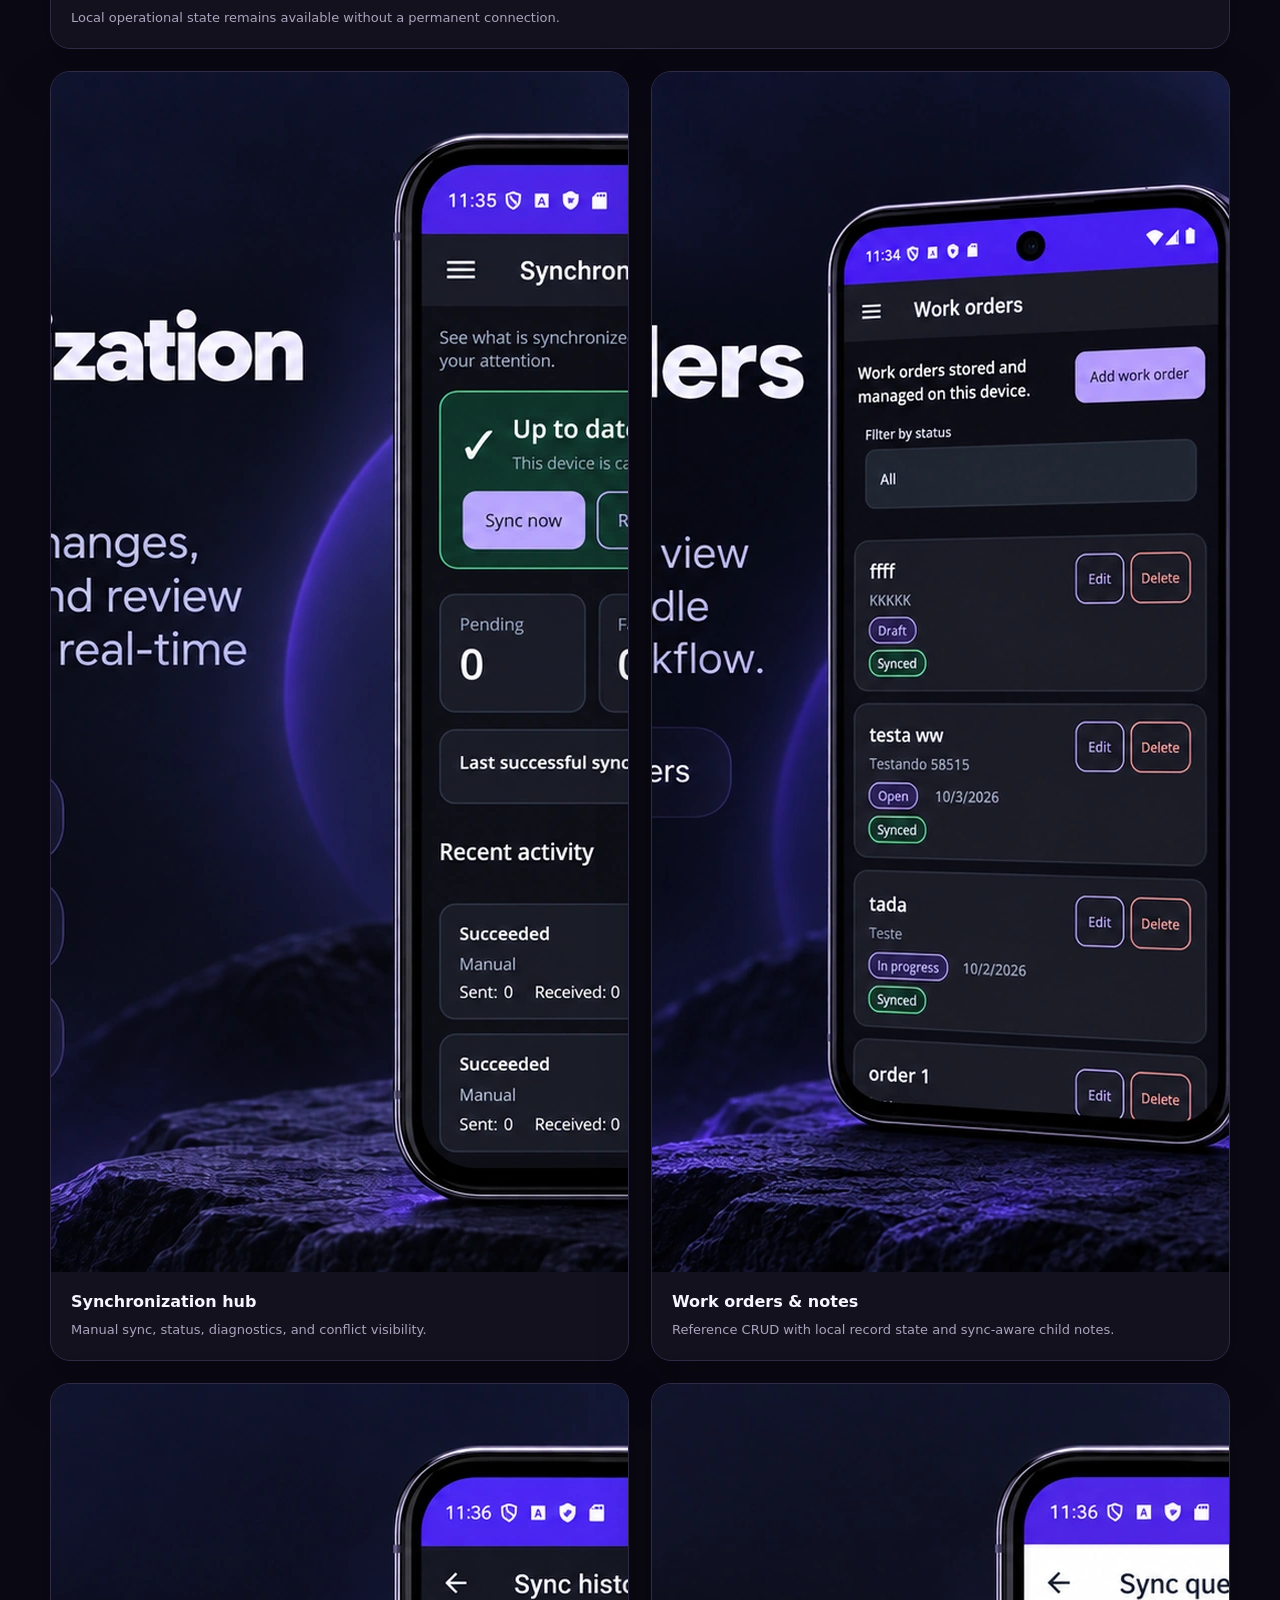
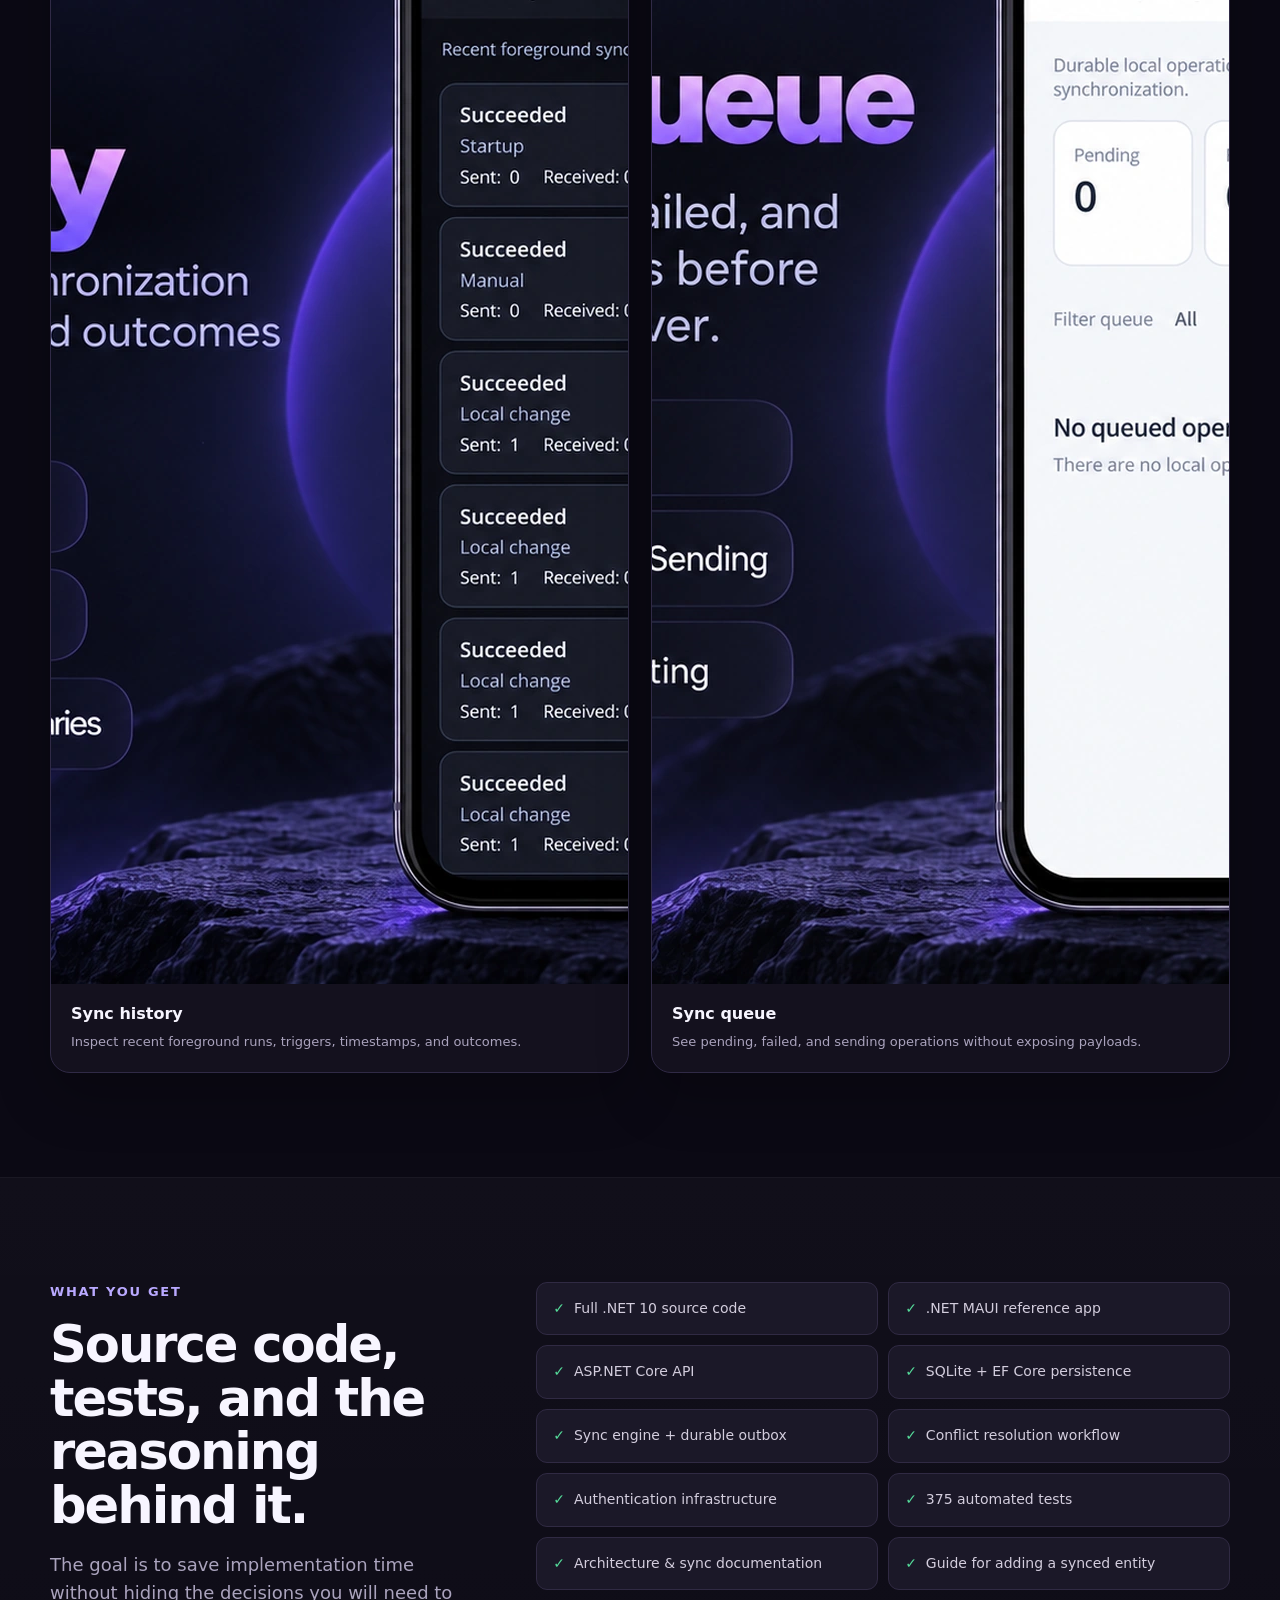
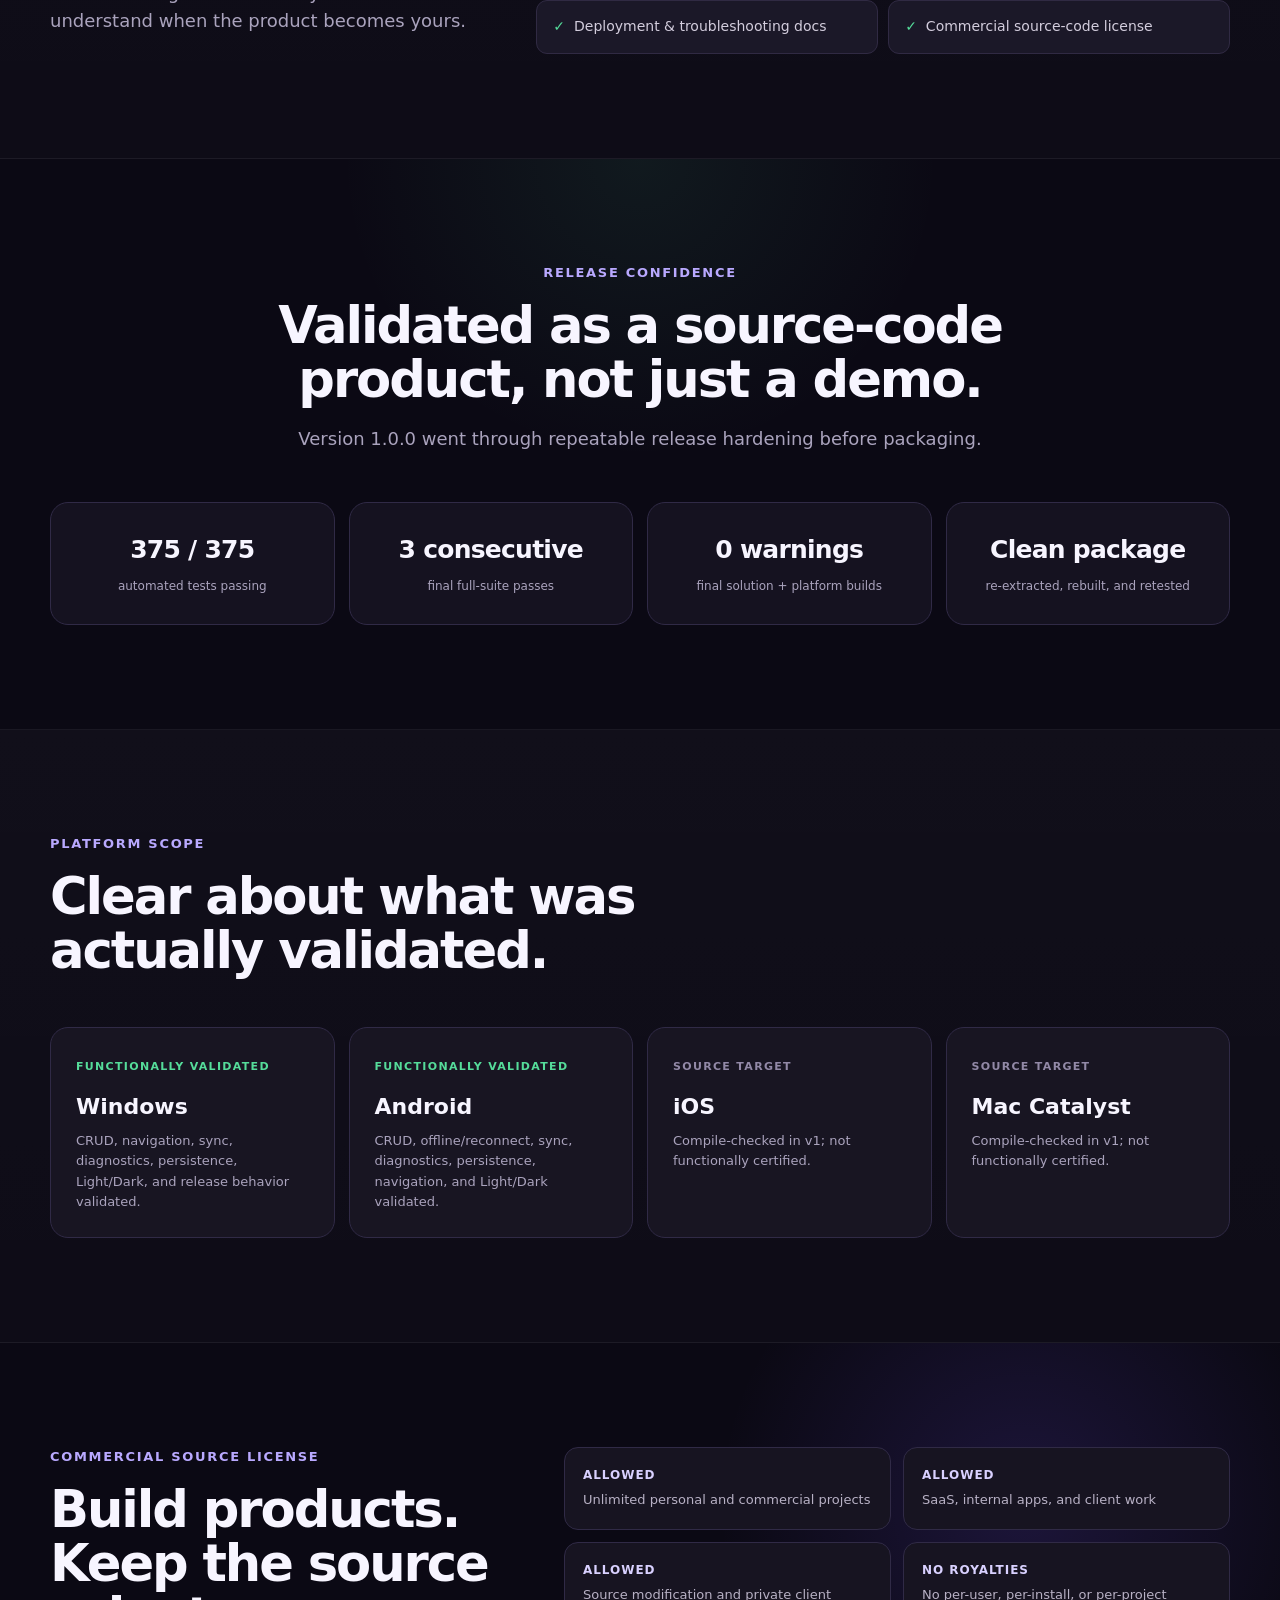
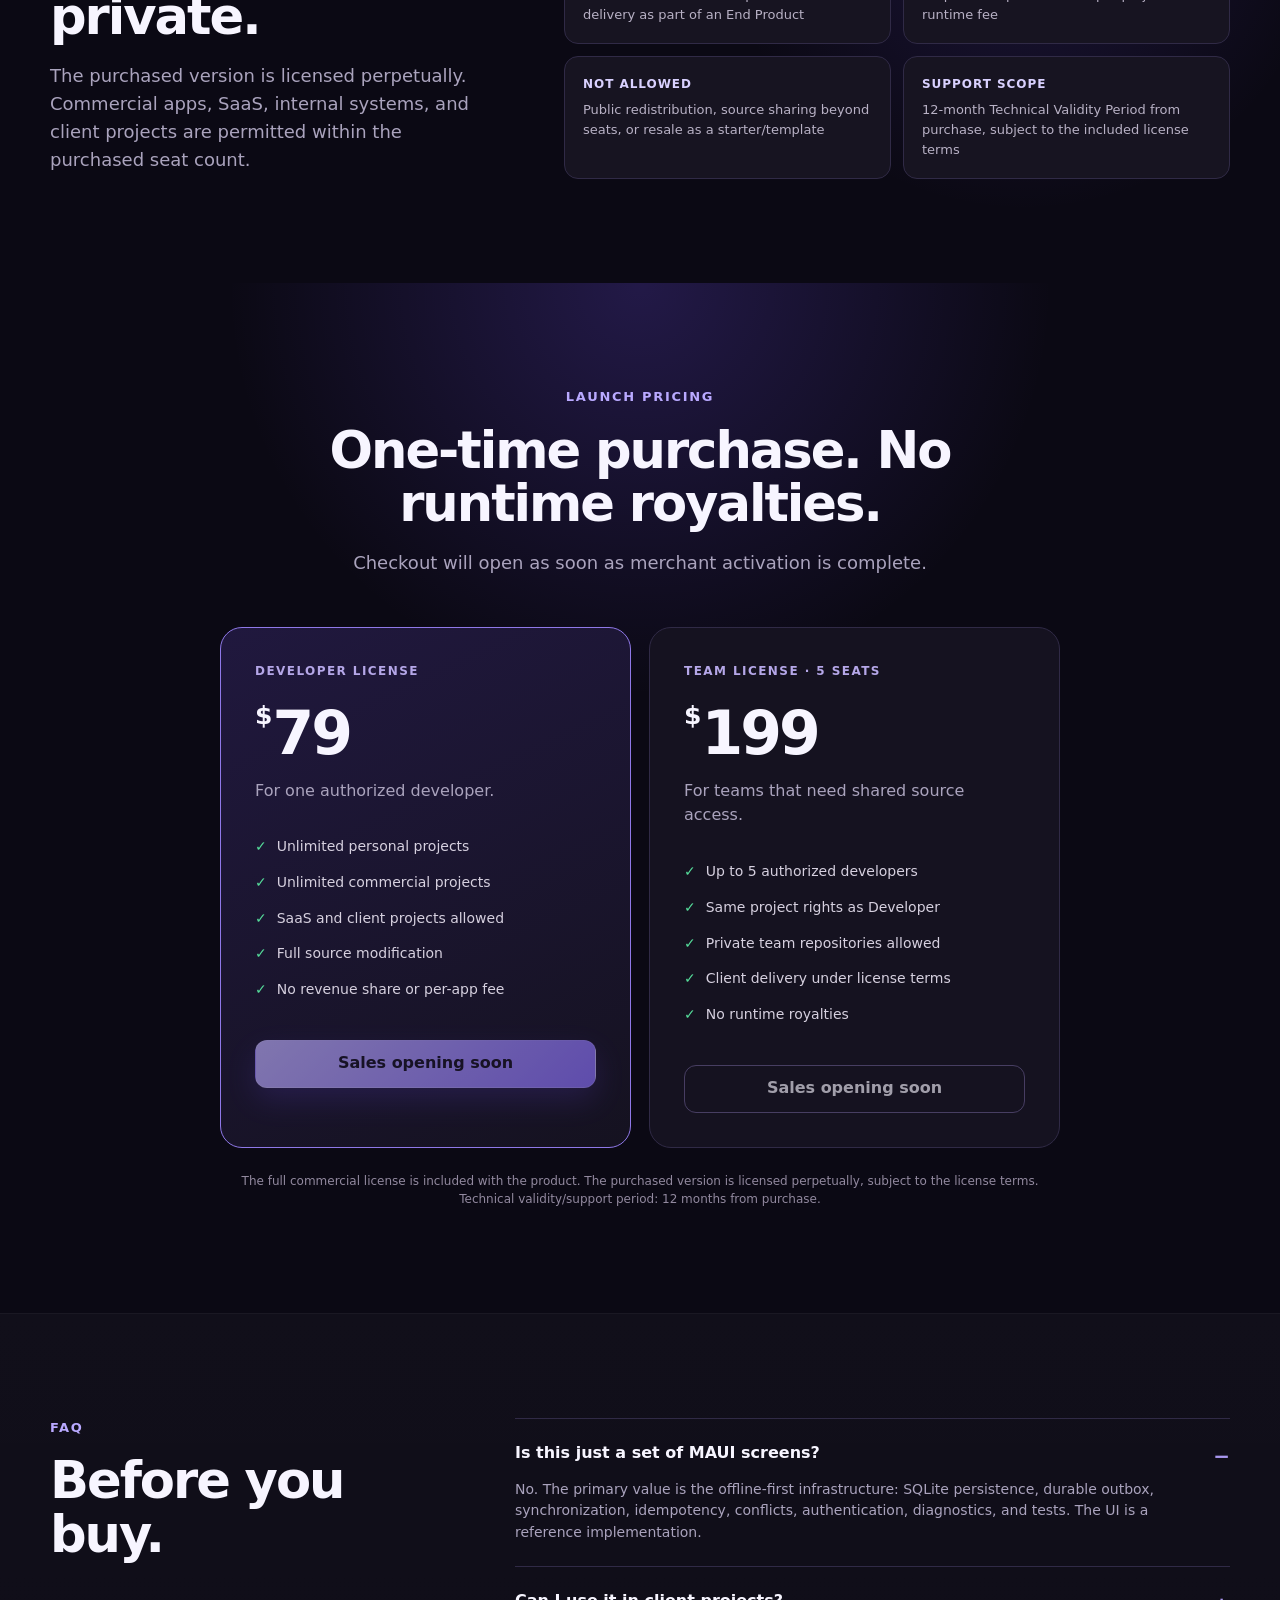
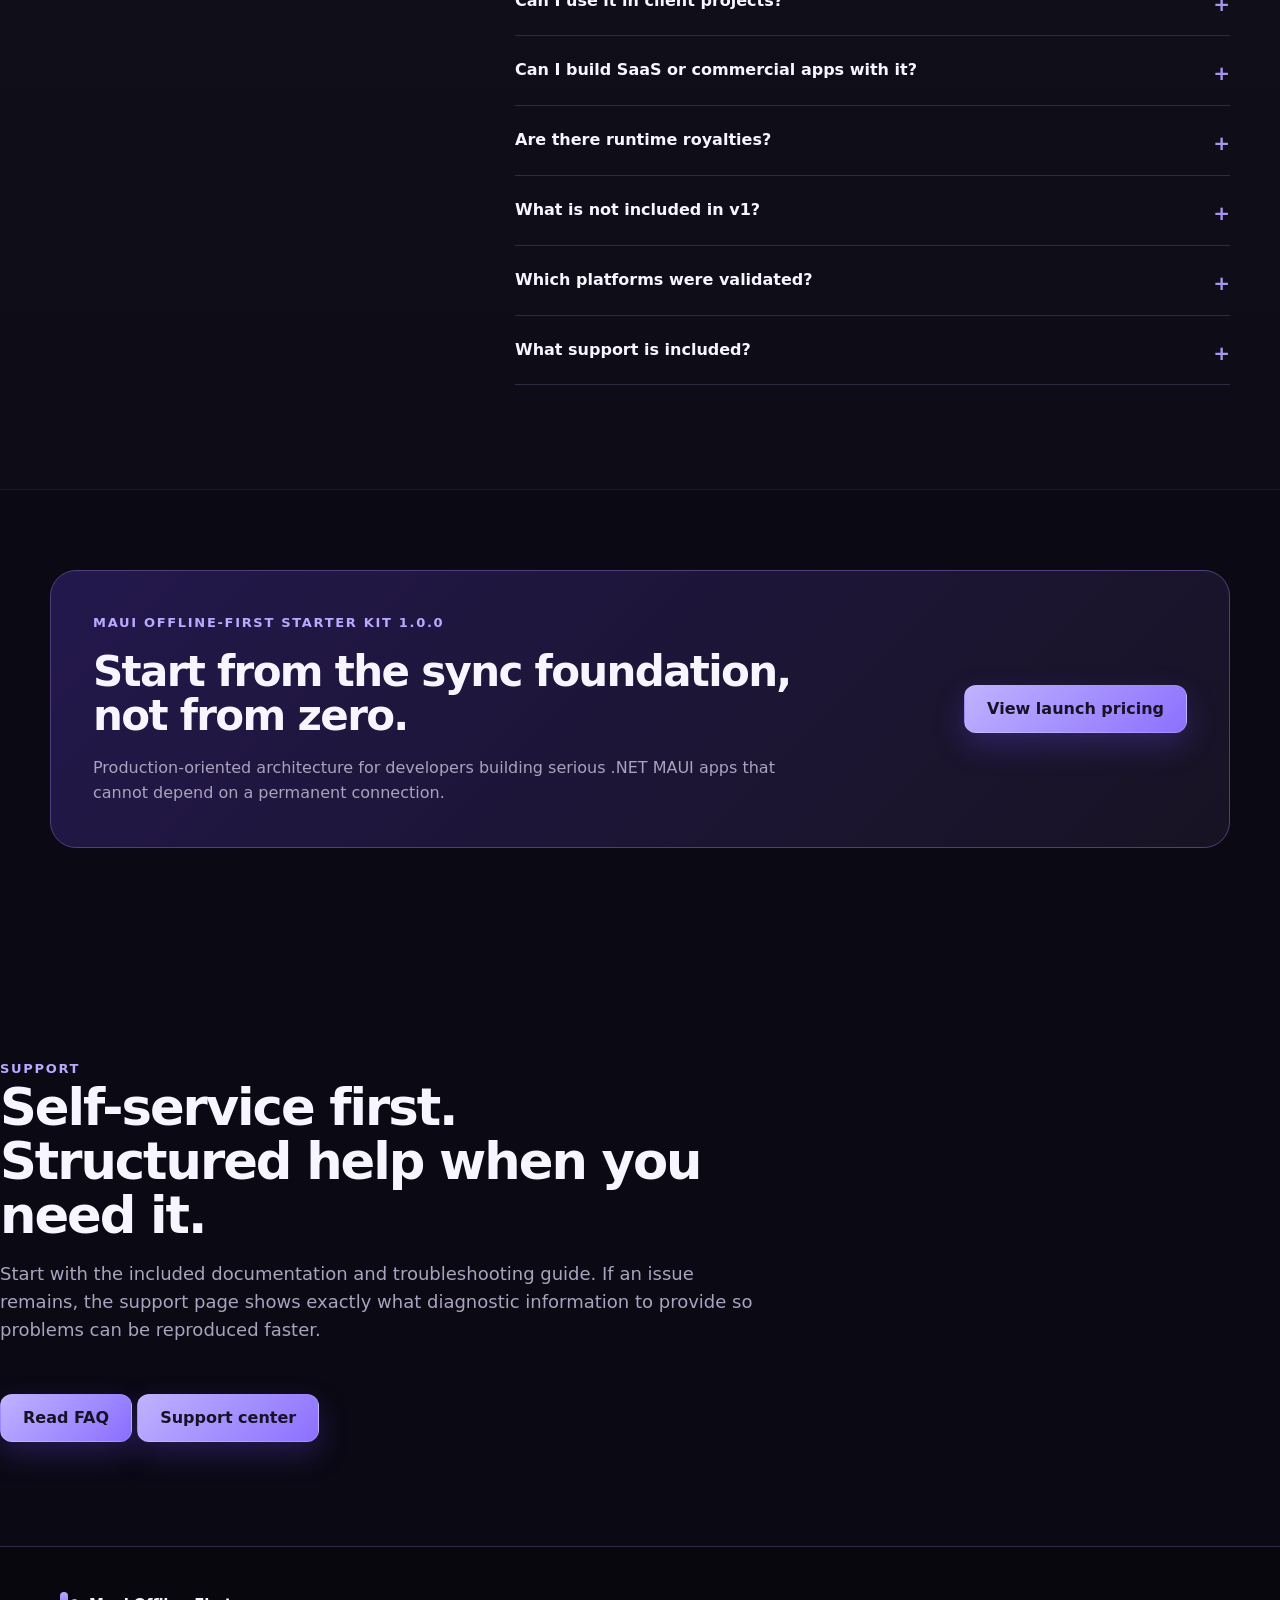
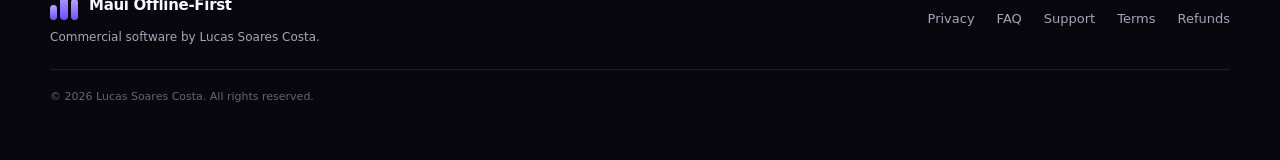
==== commit 3e8b7013: "v3" ====
--- a/index.html
+++ b/index.html
@@ -243,12 +243,29 @@
         <a class="button" href="#pricing">View launch pricing</a>
       </div>
     </section>
-  </main>
+  
+<section class="section">
+  <div class="container">
+    <div class="section-heading">
+      <span class="eyebrow">Support</span>
+      <h2>Self-service first. Structured help when you need it.</h2>
+      <p>Start with the included documentation and troubleshooting guide. If an issue remains, the support page shows exactly what diagnostic information to provide so problems can be reproduced faster.</p>
+    </div>
+    <div class="cta-row">
+      <a class="button button-secondary" href="faq.html">Read FAQ</a>
+      <a class="button button-secondary" href="support.html">Support center</a>
+    </div>
+  </div>
+</section>
+
+</main>
 
   <footer>
     <div class="shell footer-grid">
       <div><div class="brand footer-brand"><span class="brand-mark" aria-hidden="true"><span></span><span></span><span></span></span><span>Maui Offline-First</span></div><p>Commercial software by Lucas Soares Costa.</p></div>
-      <div class="footer-links"><a href="privacy.html">Privacy</a><a href="terms.html">Terms</a><a href="refund.html">Refunds</a></div>
+      <div class="footer-links"><a href="privacy.html">Privacy</a>
+          <a href="faq.html">FAQ</a>
+          <a href="support.html">Support</a><a href="terms.html">Terms</a><a href="refund.html">Refunds</a></div>
       <div class="copyright">© 2026 Lucas Soares Costa. All rights reserved.</div>
     </div>
   </footer>
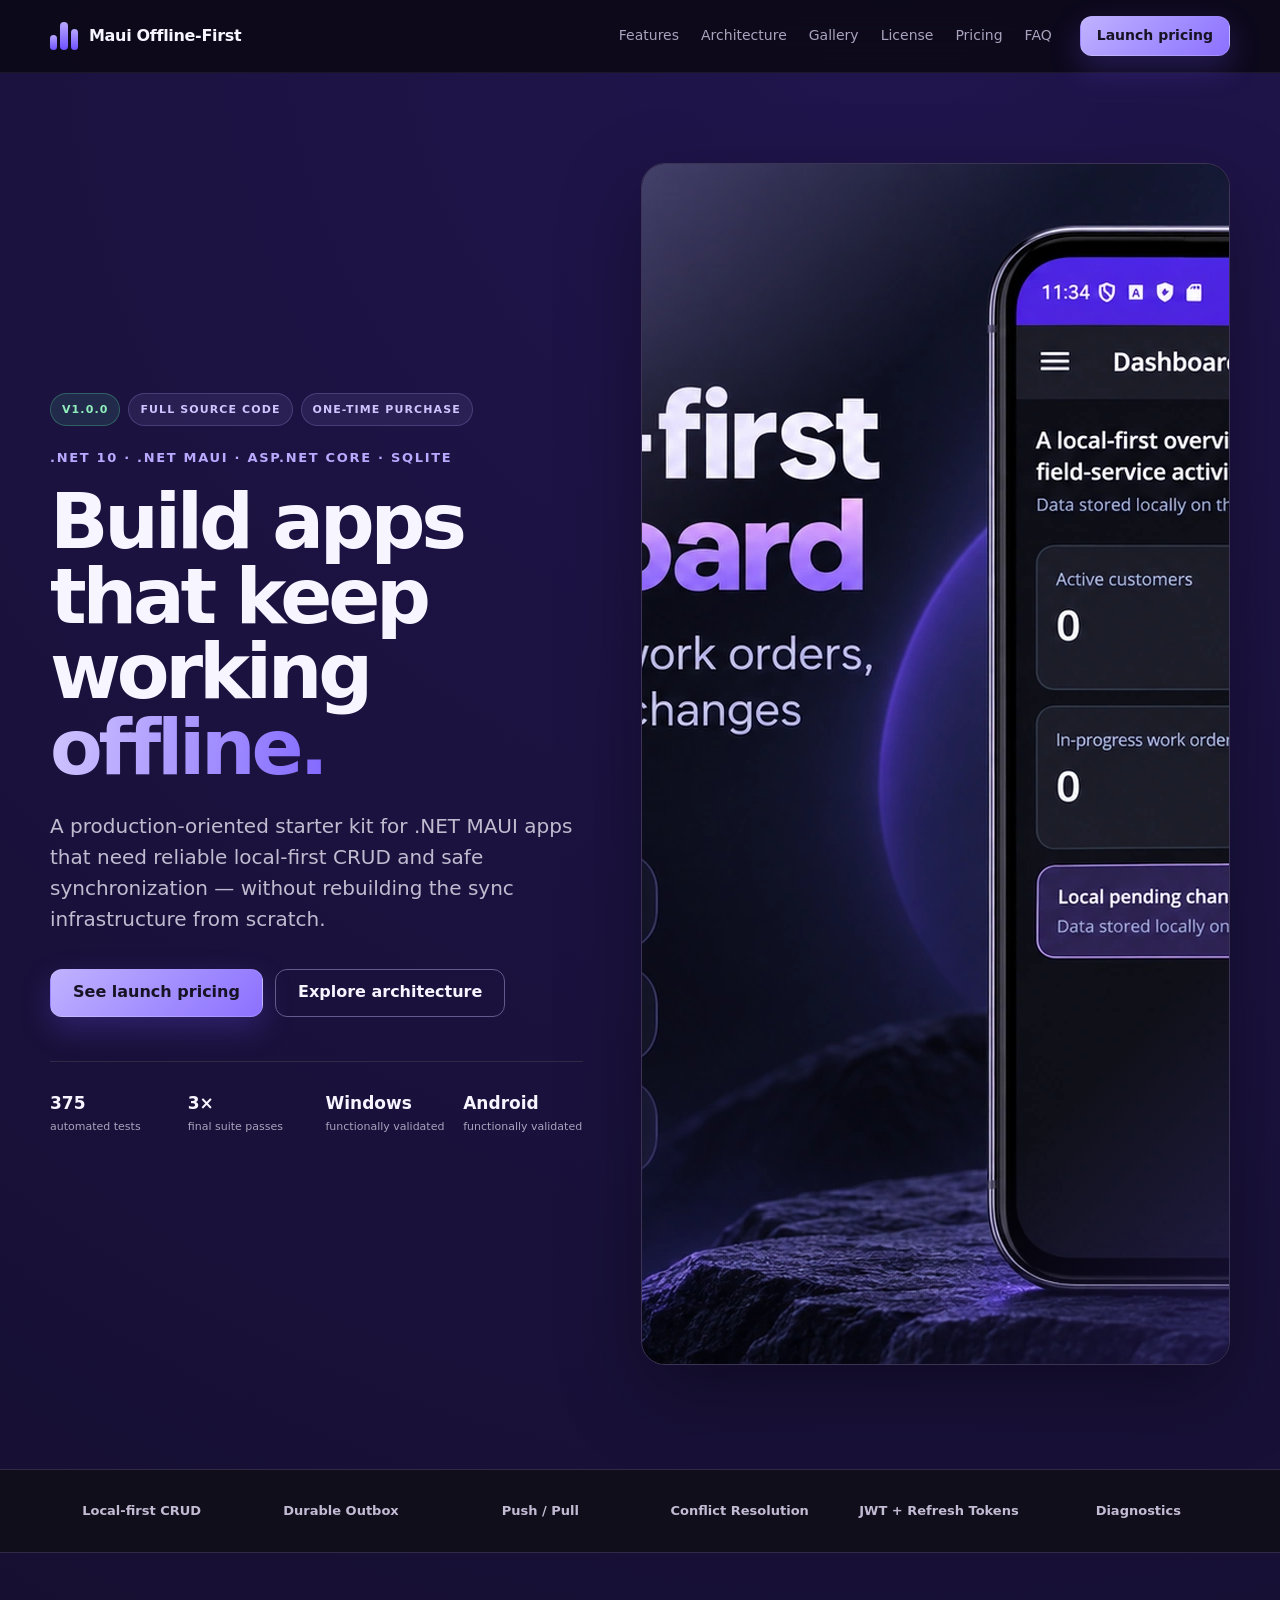
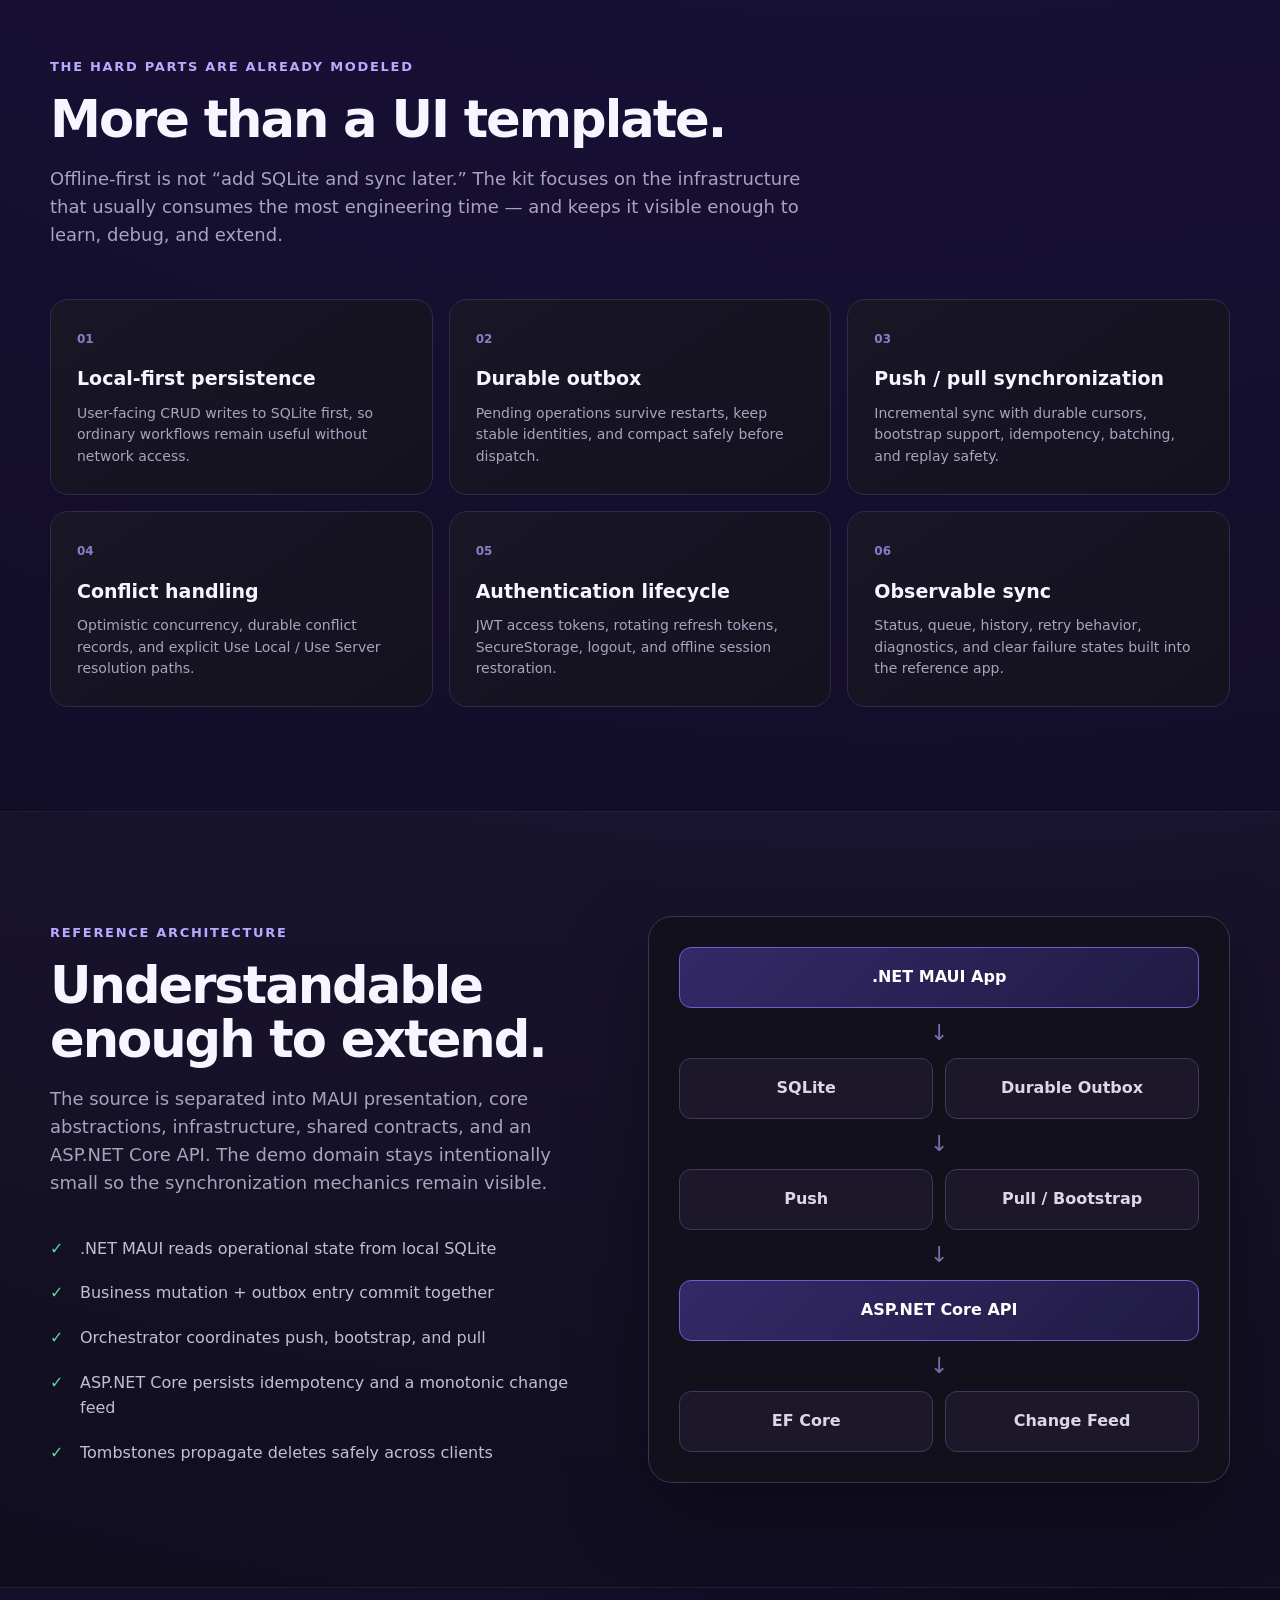
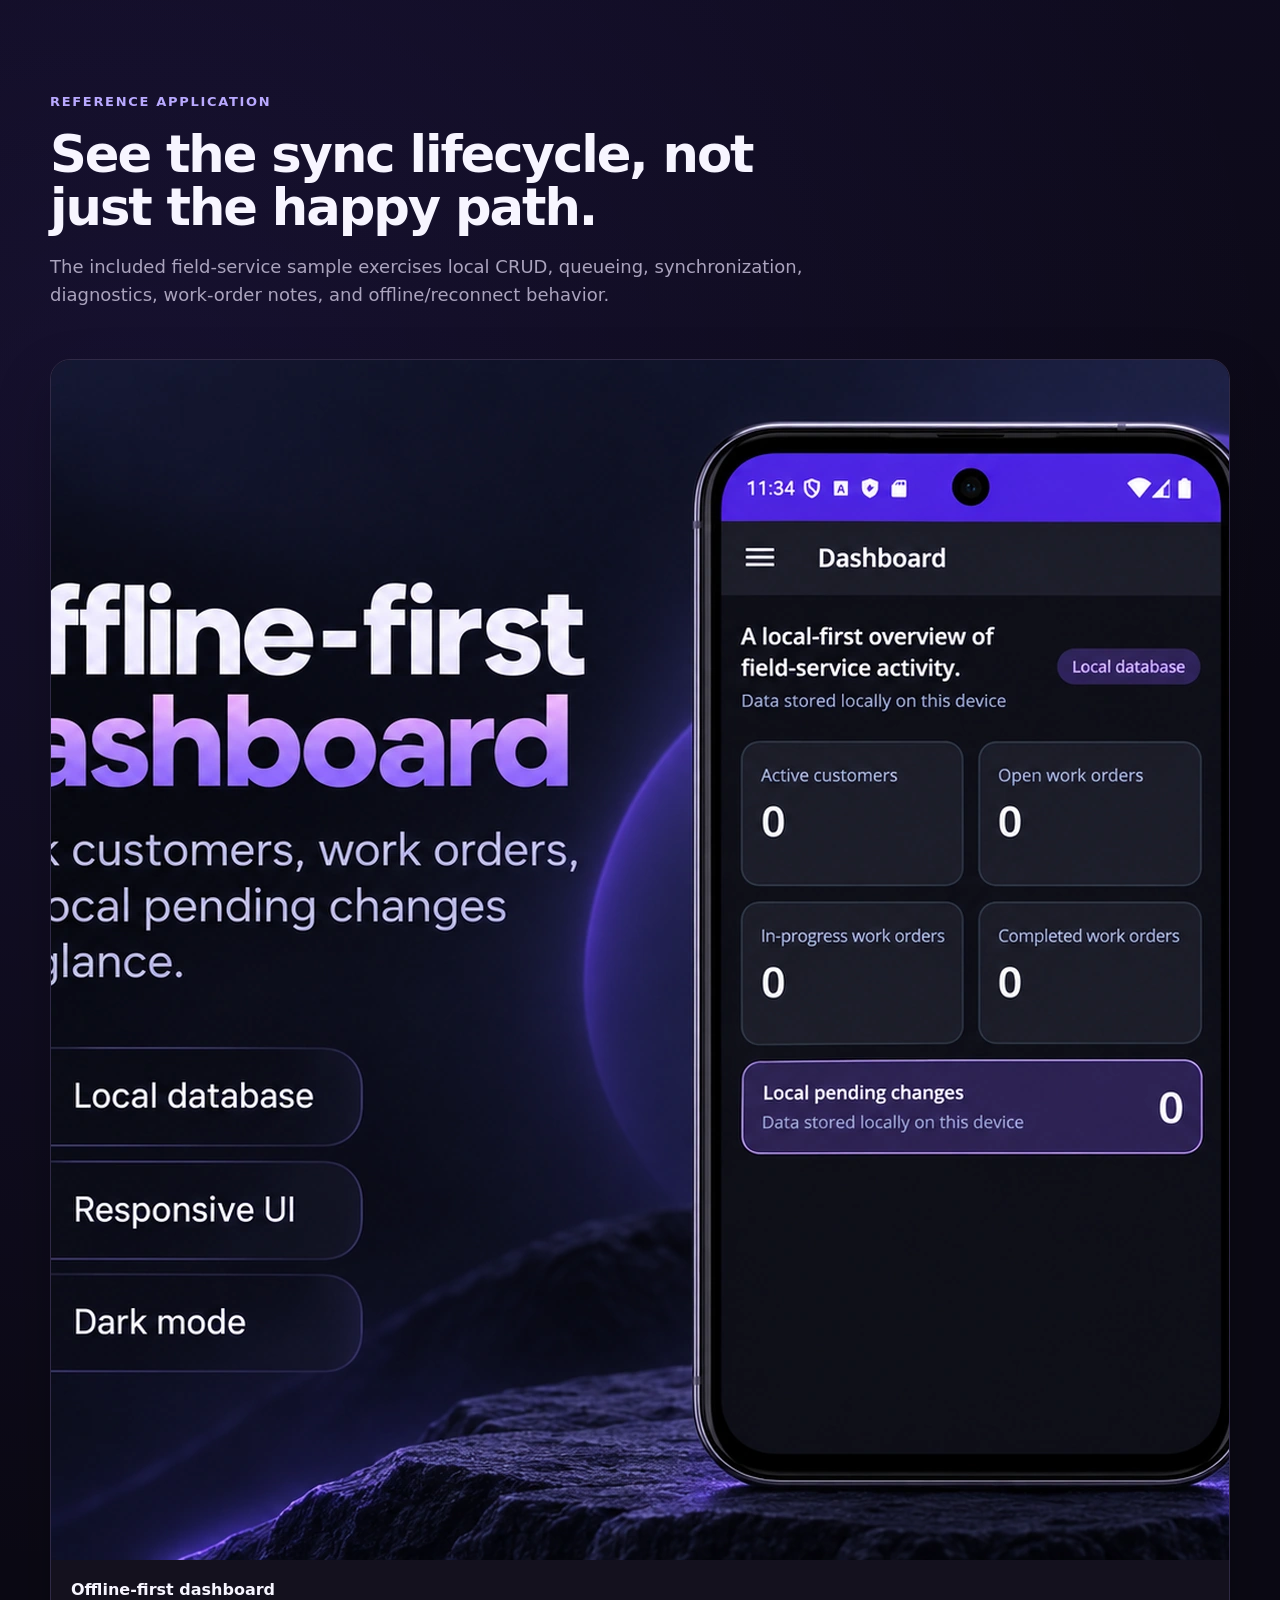
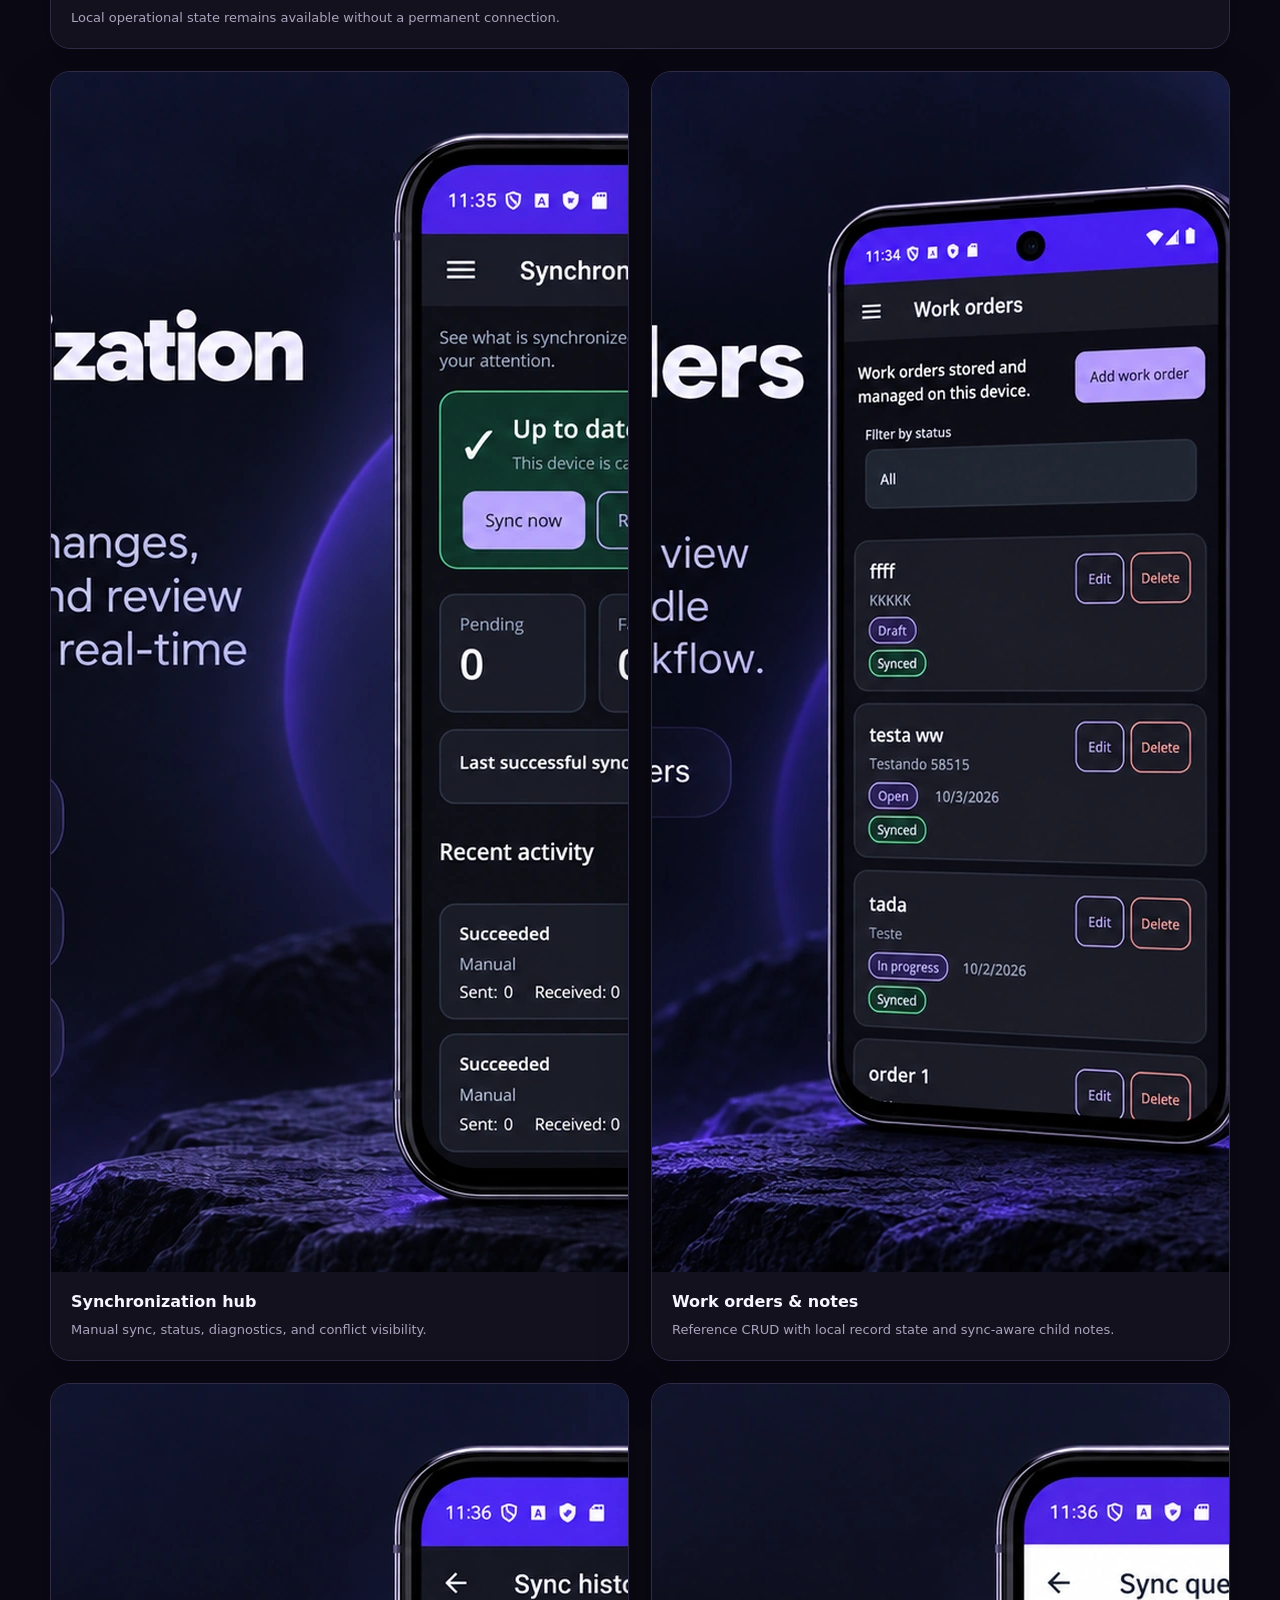
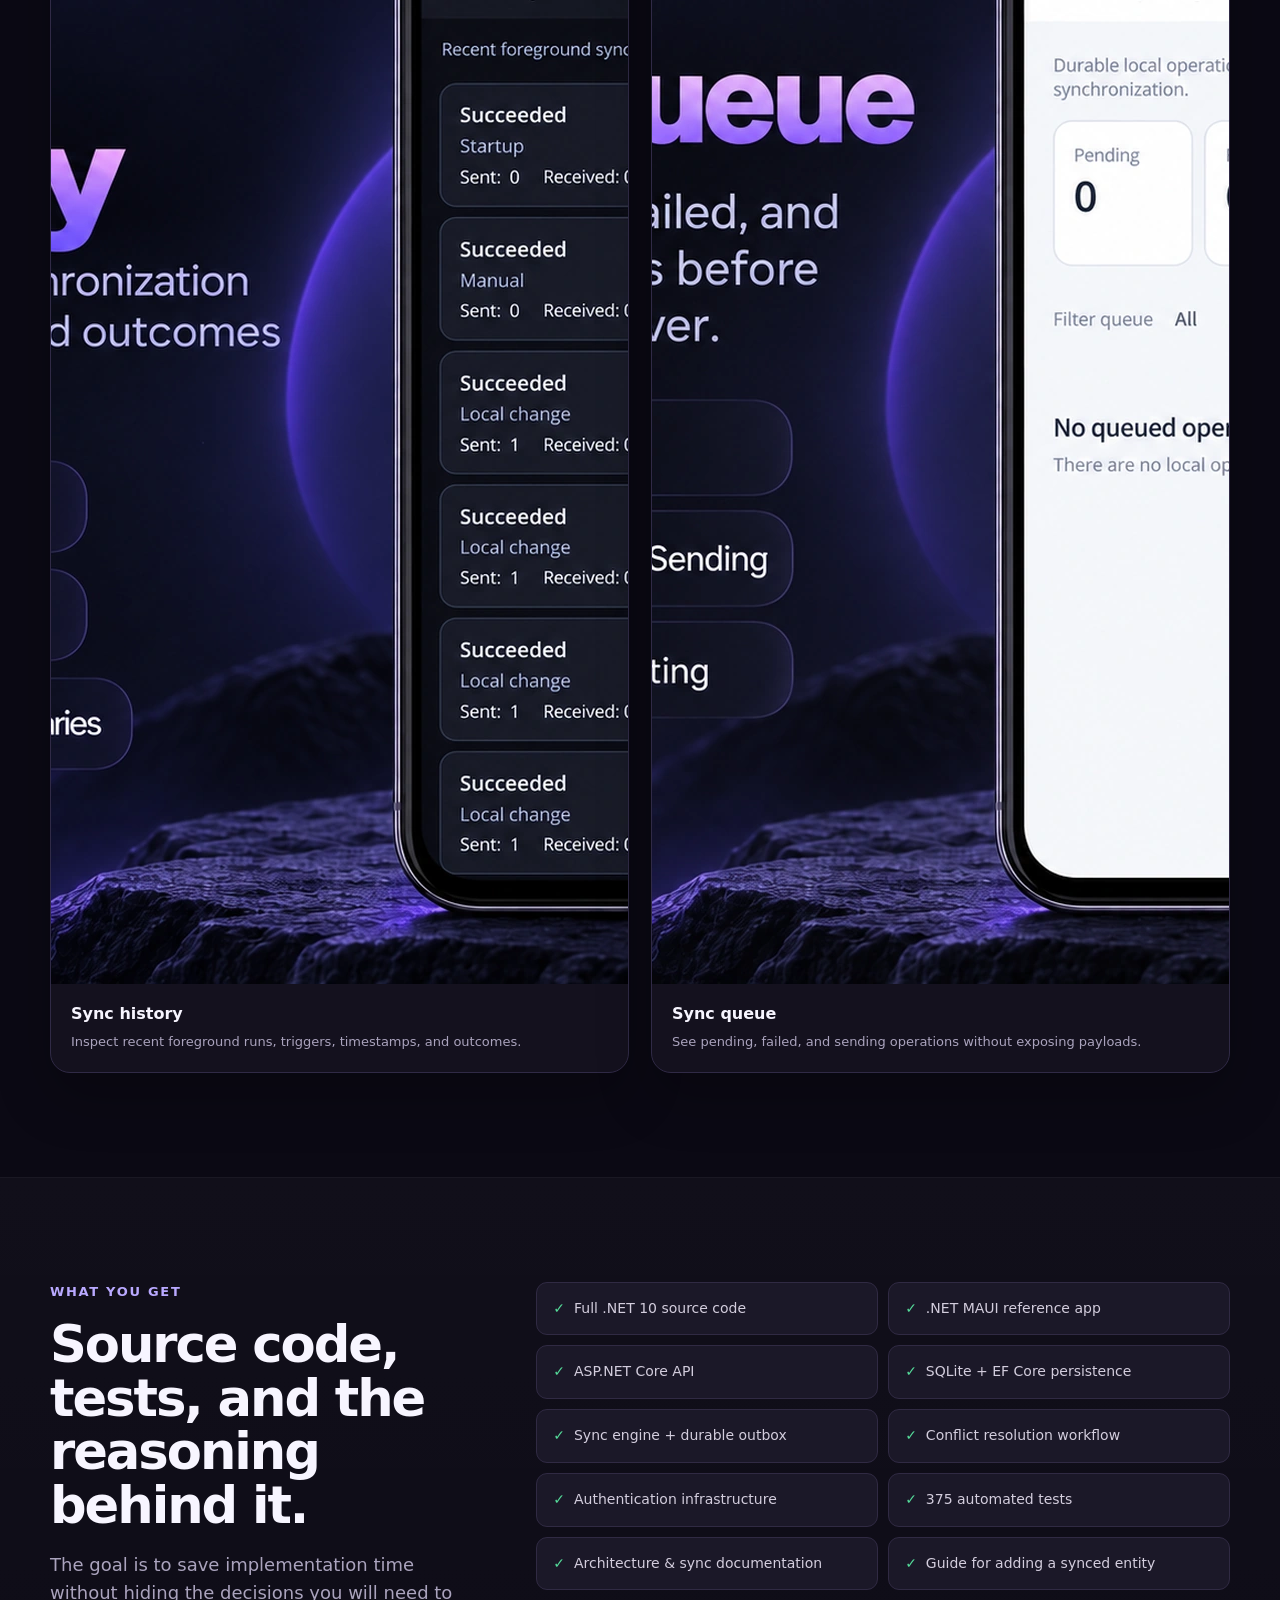
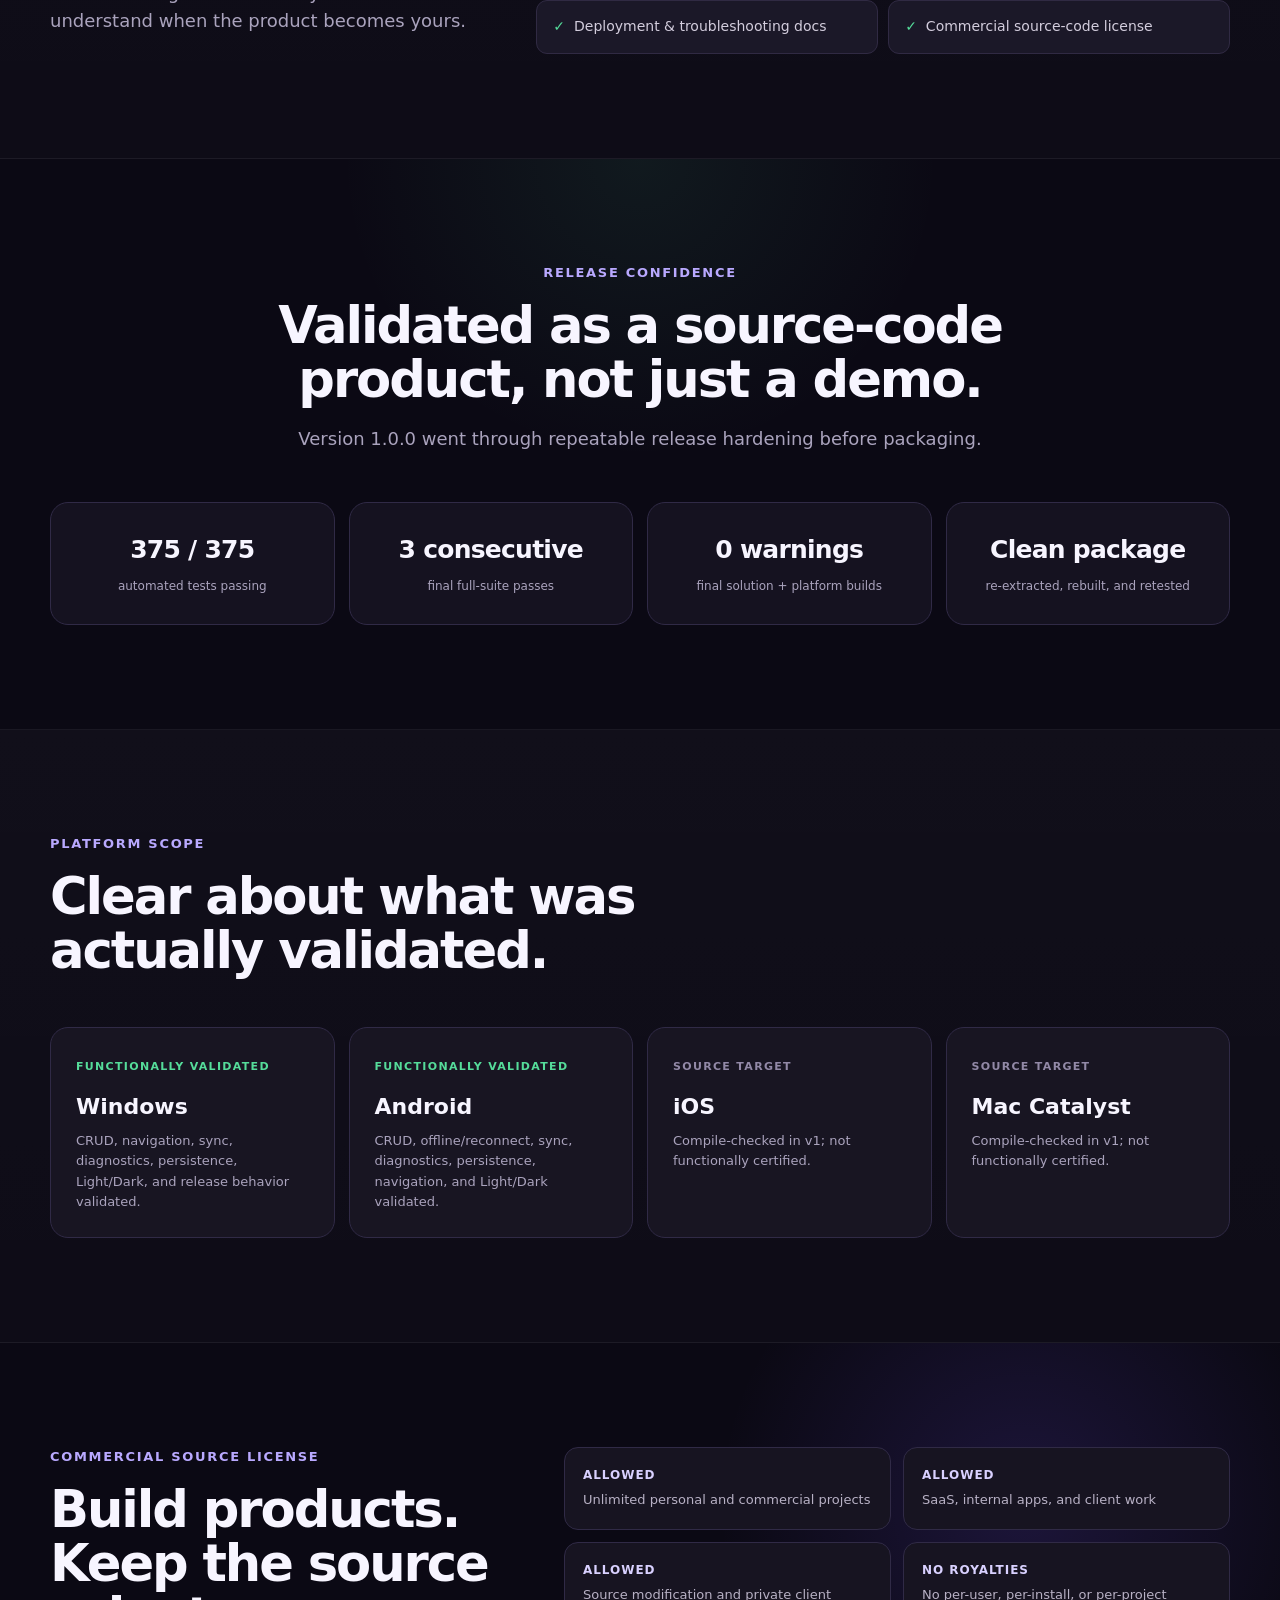
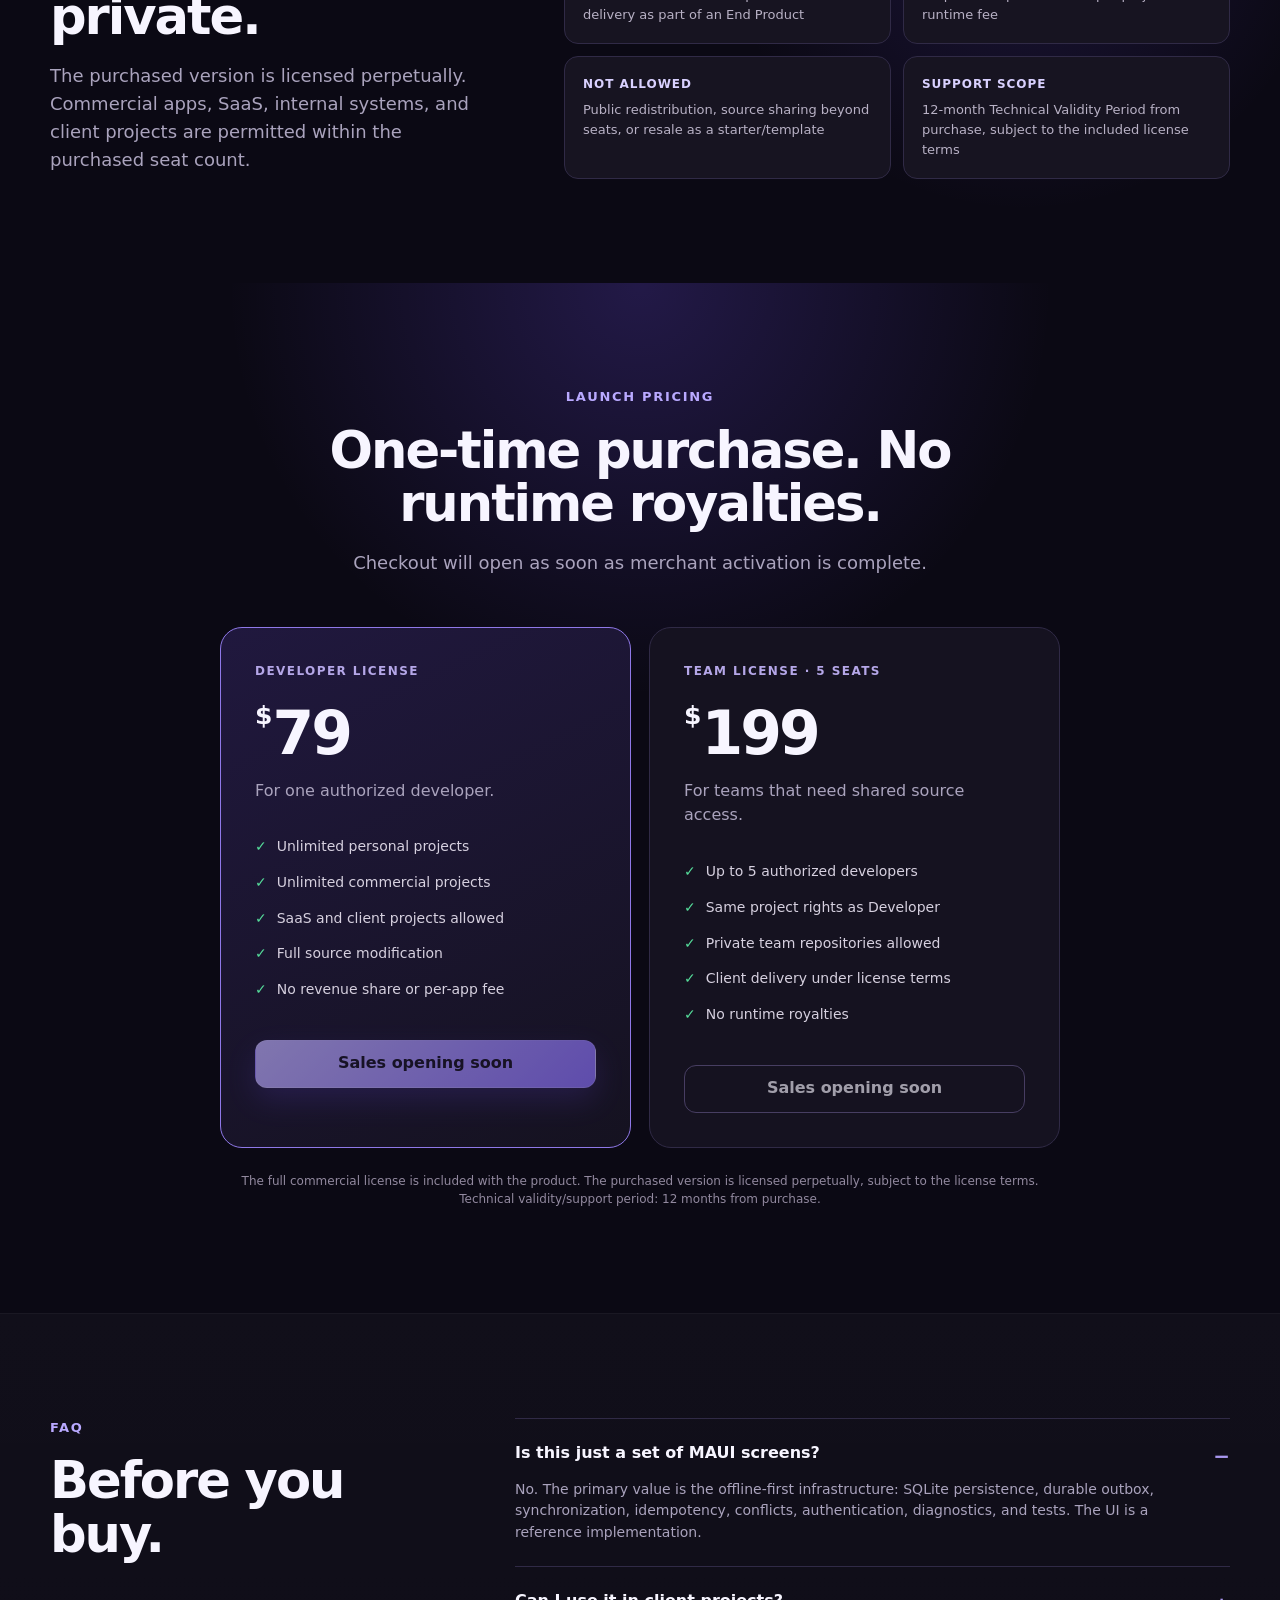
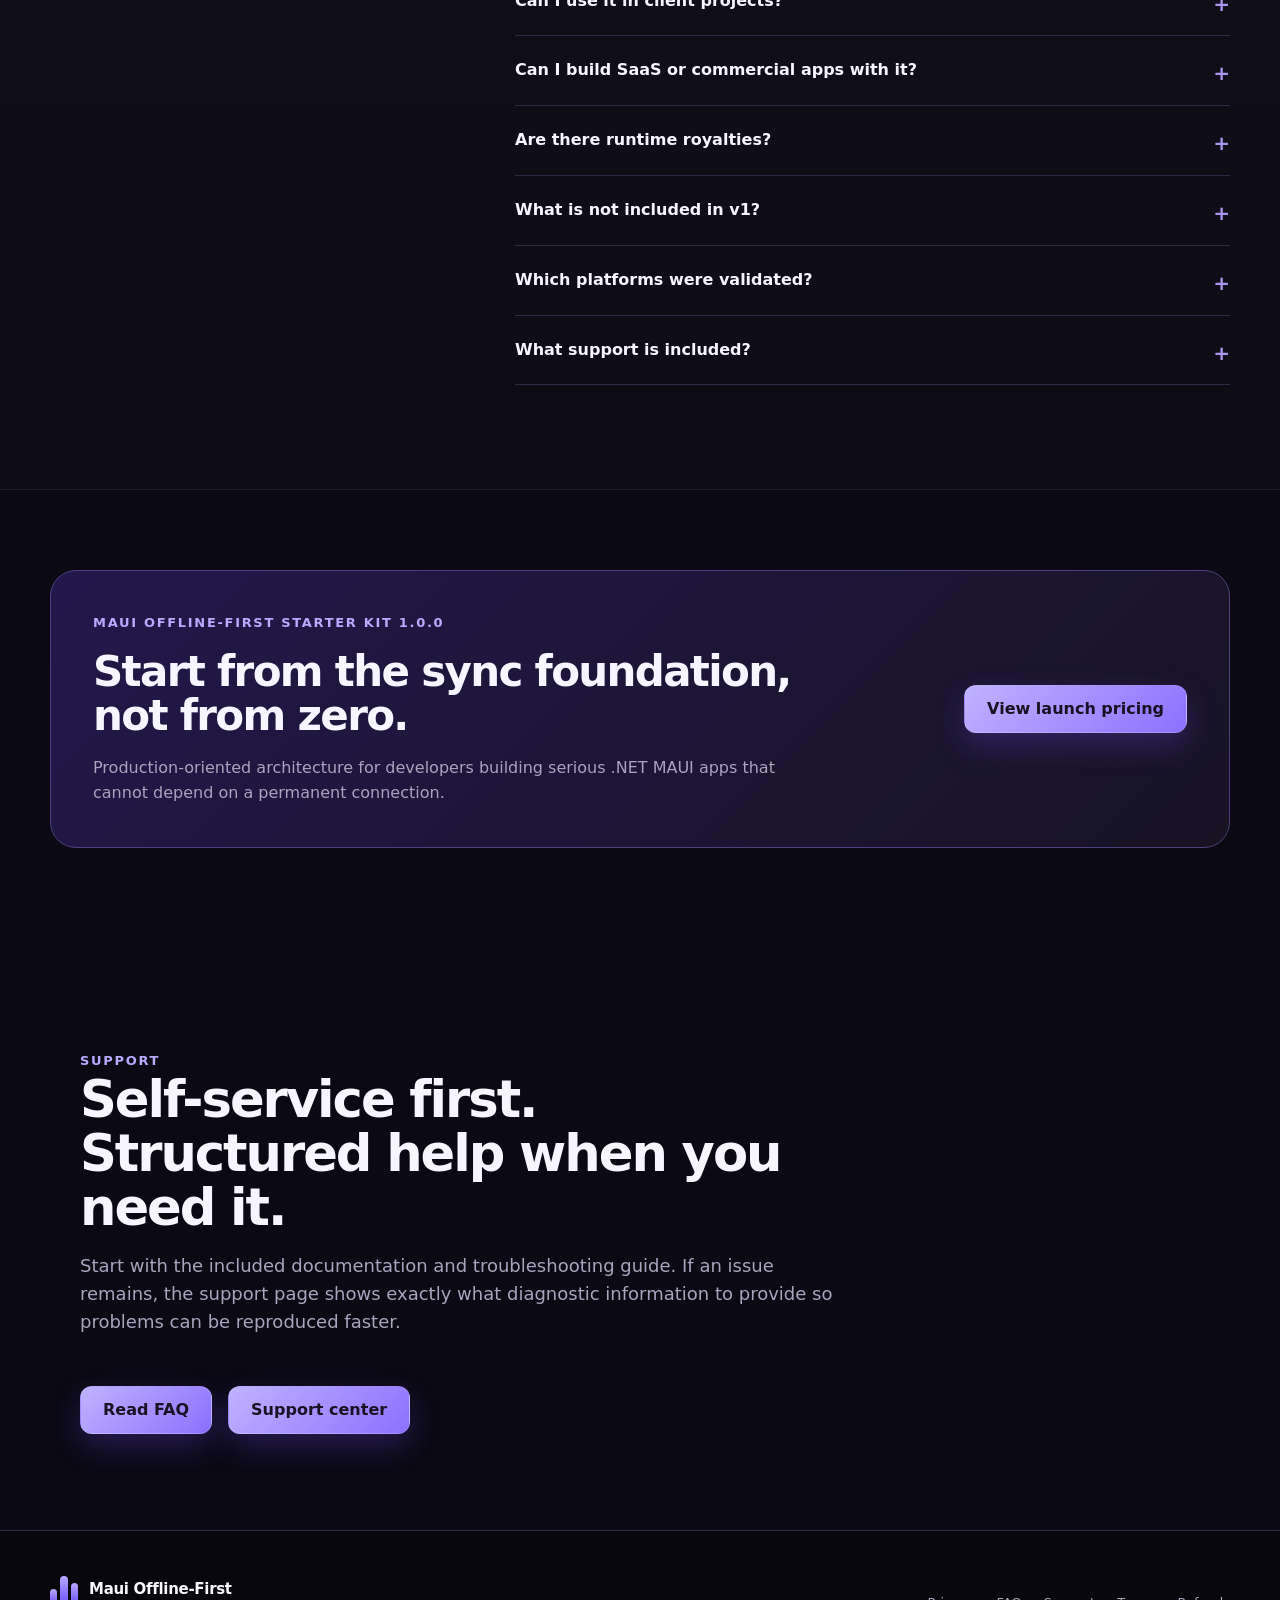
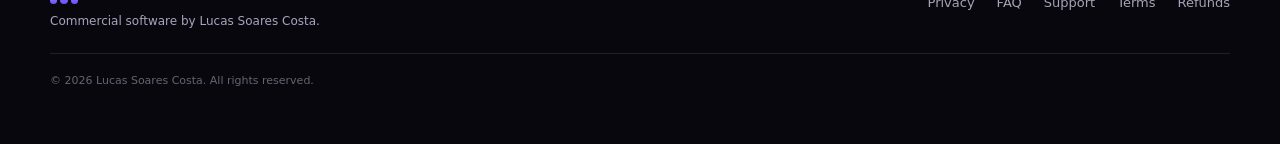
==== commit 7e1e9481: "v3" ====
--- a/index.html
+++ b/index.html
@@ -1,24 +1,31 @@
 <!doctype html>
 <html lang="en">
+
 <head>
   <meta charset="utf-8">
   <meta name="viewport" content="width=device-width, initial-scale=1">
   <title>Maui Offline-First Starter Kit — .NET MAUI + ASP.NET Core</title>
-  <meta name="description" content="Production-oriented offline-first infrastructure for .NET MAUI and ASP.NET Core: SQLite, durable outbox, push/pull sync, conflict handling, authentication, diagnostics, and 375 automated tests.">
+  <meta name="description"
+    content="Production-oriented offline-first infrastructure for .NET MAUI and ASP.NET Core: SQLite, durable outbox, push/pull sync, conflict handling, authentication, diagnostics, and 375 automated tests.">
   <meta name="theme-color" content="#0b0914">
   <meta name="robots" content="index,follow">
   <link rel="canonical" href="https://lucascosta19.github.io/maui-offline-first-starter-kit/">
   <meta property="og:title" content="Maui Offline-First Starter Kit">
-  <meta property="og:description" content="Build .NET MAUI apps that keep working offline — without designing the sync engine from scratch.">
+  <meta property="og:description"
+    content="Build .NET MAUI apps that keep working offline — without designing the sync engine from scratch.">
   <meta property="og:type" content="website">
   <meta property="og:url" content="https://lucascosta19.github.io/maui-offline-first-starter-kit/">
-  <meta property="og:image" content="https://lucascosta19.github.io/maui-offline-first-starter-kit/assets/media-dashboard.webp">
+  <meta property="og:image"
+    content="https://lucascosta19.github.io/maui-offline-first-starter-kit/assets/media-dashboard.webp">
   <meta name="twitter:card" content="summary_large_image">
   <meta name="twitter:title" content="Maui Offline-First Starter Kit">
-  <meta name="twitter:description" content="Production-oriented offline-first infrastructure for .NET MAUI + ASP.NET Core.">
-  <meta name="twitter:image" content="https://lucascosta19.github.io/maui-offline-first-starter-kit/assets/media-dashboard.webp">
+  <meta name="twitter:description"
+    content="Production-oriented offline-first infrastructure for .NET MAUI + ASP.NET Core.">
+  <meta name="twitter:image"
+    content="https://lucascosta19.github.io/maui-offline-first-starter-kit/assets/media-dashboard.webp">
   <link rel="stylesheet" href="styles.css">
 </head>
+
 <body>
   <header class="site-header">
     <div class="shell nav-wrap">
@@ -49,7 +56,8 @@
           </div>
           <div class="eyebrow">.NET 10 · .NET MAUI · ASP.NET Core · SQLite</div>
           <h1>Build apps that keep working <span>offline.</span></h1>
-          <p class="lead">A production-oriented starter kit for .NET MAUI apps that need reliable local-first CRUD and safe synchronization — without rebuilding the sync infrastructure from scratch.</p>
+          <p class="lead">A production-oriented starter kit for .NET MAUI apps that need reliable local-first CRUD and
+            safe synchronization — without rebuilding the sync infrastructure from scratch.</p>
           <div class="hero-actions">
             <a class="button" href="#pricing">See launch pricing</a>
             <a class="button ghost" href="#architecture">Explore architecture</a>
@@ -62,14 +70,16 @@
           </div>
         </div>
         <div class="hero-media">
-          <img src="assets/media-dashboard.webp" width="1600" height="1200" alt="Maui Offline-First Starter Kit dashboard promotional preview">
+          <img src="assets/media-dashboard.webp" width="1600" height="1200"
+            alt="Maui Offline-First Starter Kit dashboard promotional preview">
         </div>
       </div>
     </section>
 
     <section class="strip">
       <div class="shell strip-grid">
-        <span>Local-first CRUD</span><span>Durable Outbox</span><span>Push / Pull</span><span>Conflict Resolution</span><span>JWT + Refresh Tokens</span><span>Diagnostics</span>
+        <span>Local-first CRUD</span><span>Durable Outbox</span><span>Push / Pull</span><span>Conflict
+          Resolution</span><span>JWT + Refresh Tokens</span><span>Diagnostics</span>
       </div>
     </section>
 
@@ -78,15 +88,36 @@
         <div class="section-heading">
           <div class="eyebrow">The hard parts are already modeled</div>
           <h2>More than a UI template.</h2>
-          <p>Offline-first is not “add SQLite and sync later.” The kit focuses on the infrastructure that usually consumes the most engineering time — and keeps it visible enough to learn, debug, and extend.</p>
+          <p>Offline-first is not “add SQLite and sync later.” The kit focuses on the infrastructure that usually
+            consumes the most engineering time — and keeps it visible enough to learn, debug, and extend.</p>
         </div>
         <div class="feature-grid">
-          <article class="feature"><b>01</b><h3>Local-first persistence</h3><p>User-facing CRUD writes to SQLite first, so ordinary workflows remain useful without network access.</p></article>
-          <article class="feature"><b>02</b><h3>Durable outbox</h3><p>Pending operations survive restarts, keep stable identities, and compact safely before dispatch.</p></article>
-          <article class="feature"><b>03</b><h3>Push / pull synchronization</h3><p>Incremental sync with durable cursors, bootstrap support, idempotency, batching, and replay safety.</p></article>
-          <article class="feature"><b>04</b><h3>Conflict handling</h3><p>Optimistic concurrency, durable conflict records, and explicit Use Local / Use Server resolution paths.</p></article>
-          <article class="feature"><b>05</b><h3>Authentication lifecycle</h3><p>JWT access tokens, rotating refresh tokens, SecureStorage, logout, and offline session restoration.</p></article>
-          <article class="feature"><b>06</b><h3>Observable sync</h3><p>Status, queue, history, retry behavior, diagnostics, and clear failure states built into the reference app.</p></article>
+          <article class="feature"><b>01</b>
+            <h3>Local-first persistence</h3>
+            <p>User-facing CRUD writes to SQLite first, so ordinary workflows remain useful without network access.</p>
+          </article>
+          <article class="feature"><b>02</b>
+            <h3>Durable outbox</h3>
+            <p>Pending operations survive restarts, keep stable identities, and compact safely before dispatch.</p>
+          </article>
+          <article class="feature"><b>03</b>
+            <h3>Push / pull synchronization</h3>
+            <p>Incremental sync with durable cursors, bootstrap support, idempotency, batching, and replay safety.</p>
+          </article>
+          <article class="feature"><b>04</b>
+            <h3>Conflict handling</h3>
+            <p>Optimistic concurrency, durable conflict records, and explicit Use Local / Use Server resolution paths.
+            </p>
+          </article>
+          <article class="feature"><b>05</b>
+            <h3>Authentication lifecycle</h3>
+            <p>JWT access tokens, rotating refresh tokens, SecureStorage, logout, and offline session restoration.</p>
+          </article>
+          <article class="feature"><b>06</b>
+            <h3>Observable sync</h3>
+            <p>Status, queue, history, retry behavior, diagnostics, and clear failure states built into the reference
+              app.</p>
+          </article>
         </div>
       </div>
     </section>
@@ -96,7 +127,9 @@
         <div>
           <div class="eyebrow">Reference architecture</div>
           <h2>Understandable enough to extend.</h2>
-          <p class="section-copy">The source is separated into MAUI presentation, core abstractions, infrastructure, shared contracts, and an ASP.NET Core API. The demo domain stays intentionally small so the synchronization mechanics remain visible.</p>
+          <p class="section-copy">The source is separated into MAUI presentation, core abstractions, infrastructure,
+            shared contracts, and an ASP.NET Core API. The demo domain stays intentionally small so the synchronization
+            mechanics remain visible.</p>
           <ul class="check-list">
             <li>.NET MAUI reads operational state from local SQLite</li>
             <li>Business mutation + outbox entry commit together</li>
@@ -105,16 +138,26 @@
             <li>Tombstones propagate deletes safely across clients</li>
           </ul>
         </div>
-        <div class="architecture-card" role="img" aria-label="Architecture flow from MAUI app through SQLite and Outbox to ASP.NET Core API">
+        <div class="architecture-card" role="img"
+          aria-label="Architecture flow from MAUI app through SQLite and Outbox to ASP.NET Core API">
           <div class="arch-node accent">.NET MAUI App</div>
           <div class="arch-arrow">↓</div>
-          <div class="arch-row"><div class="arch-node">SQLite</div><div class="arch-node">Durable Outbox</div></div>
+          <div class="arch-row">
+            <div class="arch-node">SQLite</div>
+            <div class="arch-node">Durable Outbox</div>
+          </div>
           <div class="arch-arrow">↓</div>
-          <div class="arch-row"><div class="arch-node">Push</div><div class="arch-node">Pull / Bootstrap</div></div>
+          <div class="arch-row">
+            <div class="arch-node">Push</div>
+            <div class="arch-node">Pull / Bootstrap</div>
+          </div>
           <div class="arch-arrow">↓</div>
           <div class="arch-node accent">ASP.NET Core API</div>
           <div class="arch-arrow">↓</div>
-          <div class="arch-row"><div class="arch-node">EF Core</div><div class="arch-node">Change Feed</div></div>
+          <div class="arch-row">
+            <div class="arch-node">EF Core</div>
+            <div class="arch-node">Change Feed</div>
+          </div>
         </div>
       </div>
     </section>
@@ -124,14 +167,35 @@
         <div class="section-heading">
           <div class="eyebrow">Reference application</div>
           <h2>See the sync lifecycle, not just the happy path.</h2>
-          <p>The included field-service sample exercises local CRUD, queueing, synchronization, diagnostics, work-order notes, and offline/reconnect behavior.</p>
+          <p>The included field-service sample exercises local CRUD, queueing, synchronization, diagnostics, work-order
+            notes, and offline/reconnect behavior.</p>
         </div>
         <div class="gallery-grid">
-          <figure class="media-card media-card-wide"><img src="assets/media-dashboard.webp" width="1600" height="1200" alt="Offline-first dashboard marketing image" loading="lazy"><figcaption><strong>Offline-first dashboard</strong><span>Local operational state remains available without a permanent connection.</span></figcaption></figure>
-          <figure class="media-card"><img src="assets/media-sync.webp" width="1600" height="1200" alt="Synchronization hub marketing image" loading="lazy"><figcaption><strong>Synchronization hub</strong><span>Manual sync, status, diagnostics, and conflict visibility.</span></figcaption></figure>
-          <figure class="media-card"><img src="assets/media-workorders.webp" width="1600" height="1200" alt="Work orders and notes marketing image" loading="lazy"><figcaption><strong>Work orders &amp; notes</strong><span>Reference CRUD with local record state and sync-aware child notes.</span></figcaption></figure>
-          <figure class="media-card"><img src="assets/media-history.webp" width="1600" height="1200" alt="Sync history marketing image" loading="lazy"><figcaption><strong>Sync history</strong><span>Inspect recent foreground runs, triggers, timestamps, and outcomes.</span></figcaption></figure>
-          <figure class="media-card"><img src="assets/media-queue.webp" width="1600" height="1200" alt="Sync queue marketing image" loading="lazy"><figcaption><strong>Sync queue</strong><span>See pending, failed, and sending operations without exposing payloads.</span></figcaption></figure>
+          <figure class="media-card media-card-wide"><img src="assets/media-dashboard.webp" width="1600" height="1200"
+              alt="Offline-first dashboard marketing image" loading="lazy">
+            <figcaption><strong>Offline-first dashboard</strong><span>Local operational state remains available without
+                a permanent connection.</span></figcaption>
+          </figure>
+          <figure class="media-card"><img src="assets/media-sync.webp" width="1600" height="1200"
+              alt="Synchronization hub marketing image" loading="lazy">
+            <figcaption><strong>Synchronization hub</strong><span>Manual sync, status, diagnostics, and conflict
+                visibility.</span></figcaption>
+          </figure>
+          <figure class="media-card"><img src="assets/media-workorders.webp" width="1600" height="1200"
+              alt="Work orders and notes marketing image" loading="lazy">
+            <figcaption><strong>Work orders &amp; notes</strong><span>Reference CRUD with local record state and
+                sync-aware child notes.</span></figcaption>
+          </figure>
+          <figure class="media-card"><img src="assets/media-history.webp" width="1600" height="1200"
+              alt="Sync history marketing image" loading="lazy">
+            <figcaption><strong>Sync history</strong><span>Inspect recent foreground runs, triggers, timestamps, and
+                outcomes.</span></figcaption>
+          </figure>
+          <figure class="media-card"><img src="assets/media-queue.webp" width="1600" height="1200"
+              alt="Sync queue marketing image" loading="lazy">
+            <figcaption><strong>Sync queue</strong><span>See pending, failed, and sending operations without exposing
+                payloads.</span></figcaption>
+          </figure>
         </div>
       </div>
     </section>
@@ -141,10 +205,22 @@
         <div>
           <div class="eyebrow">What you get</div>
           <h2>Source code, tests, and the reasoning behind it.</h2>
-          <p class="section-copy">The goal is to save implementation time without hiding the decisions you will need to understand when the product becomes yours.</p>
+          <p class="section-copy">The goal is to save implementation time without hiding the decisions you will need to
+            understand when the product becomes yours.</p>
         </div>
         <div class="deliverables">
-          <div>Full .NET 10 source code</div><div>.NET MAUI reference app</div><div>ASP.NET Core API</div><div>SQLite + EF Core persistence</div><div>Sync engine + durable outbox</div><div>Conflict resolution workflow</div><div>Authentication infrastructure</div><div>375 automated tests</div><div>Architecture & sync documentation</div><div>Guide for adding a synced entity</div><div>Deployment & troubleshooting docs</div><div>Commercial source-code license</div>
+          <div>Full .NET 10 source code</div>
+          <div>.NET MAUI reference app</div>
+          <div>ASP.NET Core API</div>
+          <div>SQLite + EF Core persistence</div>
+          <div>Sync engine + durable outbox</div>
+          <div>Conflict resolution workflow</div>
+          <div>Authentication infrastructure</div>
+          <div>375 automated tests</div>
+          <div>Architecture & sync documentation</div>
+          <div>Guide for adding a synced entity</div>
+          <div>Deployment & troubleshooting docs</div>
+          <div>Commercial source-code license</div>
         </div>
       </div>
     </section>
@@ -167,12 +243,27 @@
 
     <section class="section platform-section section-muted">
       <div class="shell">
-        <div class="section-heading"><div class="eyebrow">Platform scope</div><h2>Clear about what was actually validated.</h2></div>
+        <div class="section-heading">
+          <div class="eyebrow">Platform scope</div>
+          <h2>Clear about what was actually validated.</h2>
+        </div>
         <div class="platform-grid">
-          <div class="platform-card good"><span>Functionally validated</span><h3>Windows</h3><p>CRUD, navigation, sync, diagnostics, persistence, Light/Dark, and release behavior validated.</p></div>
-          <div class="platform-card good"><span>Functionally validated</span><h3>Android</h3><p>CRUD, offline/reconnect, sync, diagnostics, persistence, navigation, and Light/Dark validated.</p></div>
-          <div class="platform-card"><span>Source target</span><h3>iOS</h3><p>Compile-checked in v1; not functionally certified.</p></div>
-          <div class="platform-card"><span>Source target</span><h3>Mac Catalyst</h3><p>Compile-checked in v1; not functionally certified.</p></div>
+          <div class="platform-card good"><span>Functionally validated</span>
+            <h3>Windows</h3>
+            <p>CRUD, navigation, sync, diagnostics, persistence, Light/Dark, and release behavior validated.</p>
+          </div>
+          <div class="platform-card good"><span>Functionally validated</span>
+            <h3>Android</h3>
+            <p>CRUD, offline/reconnect, sync, diagnostics, persistence, navigation, and Light/Dark validated.</p>
+          </div>
+          <div class="platform-card"><span>Source target</span>
+            <h3>iOS</h3>
+            <p>Compile-checked in v1; not functionally certified.</p>
+          </div>
+          <div class="platform-card"><span>Source target</span>
+            <h3>Mac Catalyst</h3>
+            <p>Compile-checked in v1; not functionally certified.</p>
+          </div>
         </div>
       </div>
     </section>
@@ -182,15 +273,19 @@
         <div>
           <div class="eyebrow">Commercial source license</div>
           <h2>Build products. Keep the source private.</h2>
-          <p class="section-copy">The purchased version is licensed perpetually. Commercial apps, SaaS, internal systems, and client projects are permitted within the purchased seat count.</p>
+          <p class="section-copy">The purchased version is licensed perpetually. Commercial apps, SaaS, internal
+            systems, and client projects are permitted within the purchased seat count.</p>
         </div>
         <div class="license-points">
           <div><strong>Allowed</strong><span>Unlimited personal and commercial projects</span></div>
           <div><strong>Allowed</strong><span>SaaS, internal apps, and client work</span></div>
-          <div><strong>Allowed</strong><span>Source modification and private client delivery as part of an End Product</span></div>
+          <div><strong>Allowed</strong><span>Source modification and private client delivery as part of an End
+              Product</span></div>
           <div><strong>No royalties</strong><span>No per-user, per-install, or per-project runtime fee</span></div>
-          <div><strong>Not allowed</strong><span>Public redistribution, source sharing beyond seats, or resale as a starter/template</span></div>
-          <div><strong>Support scope</strong><span>12-month Technical Validity Period from purchase, subject to the included license terms</span></div>
+          <div><strong>Not allowed</strong><span>Public redistribution, source sharing beyond seats, or resale as a
+              starter/template</span></div>
+          <div><strong>Support scope</strong><span>12-month Technical Validity Period from purchase, subject to the
+              included license terms</span></div>
         </div>
       </div>
     </section>
@@ -207,67 +302,131 @@
             <div class="price-label">Developer License</div>
             <div class="price"><span>$</span>79</div>
             <p>For one authorized developer.</p>
-            <ul><li>Unlimited personal projects</li><li>Unlimited commercial projects</li><li>SaaS and client projects allowed</li><li>Full source modification</li><li>No revenue share or per-app fee</li></ul>
+            <ul>
+              <li>Unlimited personal projects</li>
+              <li>Unlimited commercial projects</li>
+              <li>SaaS and client projects allowed</li>
+              <li>Full source modification</li>
+              <li>No revenue share or per-app fee</li>
+            </ul>
             <span class="button disabled" aria-disabled="true">Sales opening soon</span>
           </article>
           <article class="price-card">
             <div class="price-label">Team License · 5 seats</div>
             <div class="price"><span>$</span>199</div>
             <p>For teams that need shared source access.</p>
-            <ul><li>Up to 5 authorized developers</li><li>Same project rights as Developer</li><li>Private team repositories allowed</li><li>Client delivery under license terms</li><li>No runtime royalties</li></ul>
+            <ul>
+              <li>Up to 5 authorized developers</li>
+              <li>Same project rights as Developer</li>
+              <li>Private team repositories allowed</li>
+              <li>Client delivery under license terms</li>
+              <li>No runtime royalties</li>
+            </ul>
             <span class="button ghost disabled" aria-disabled="true">Sales opening soon</span>
           </article>
         </div>
-        <p class="license-note">The full commercial license is included with the product. The purchased version is licensed perpetually, subject to the license terms. Technical validity/support period: 12 months from purchase.</p>
+        <p class="license-note">The full commercial license is included with the product. The purchased version is
+          licensed perpetually, subject to the license terms. Technical validity/support period: 12 months from
+          purchase.</p>
       </div>
     </section>
 
     <section id="faq" class="section section-muted">
       <div class="shell faq-layout">
-        <div><div class="eyebrow">FAQ</div><h2>Before you buy.</h2></div>
+        <div>
+          <div class="eyebrow">FAQ</div>
+          <h2>Before you buy.</h2>
+        </div>
         <div class="faq-list">
-          <details open><summary>Is this just a set of MAUI screens?</summary><p>No. The primary value is the offline-first infrastructure: SQLite persistence, durable outbox, synchronization, idempotency, conflicts, authentication, diagnostics, and tests. The UI is a reference implementation.</p></details>
-          <details><summary>Can I use it in client projects?</summary><p>Yes. The commercial license permits client projects and private source delivery as part of an End Product. It does not grant the client general rights to reuse the Starter Kit as a base for unrelated projects.</p></details>
-          <details><summary>Can I build SaaS or commercial apps with it?</summary><p>Yes. Commercial apps, SaaS, internal systems, mobile, desktop, web/backend integrations, and client work are permitted under the purchased license.</p></details>
-          <details><summary>Are there runtime royalties?</summary><p>No. There is no revenue share, per-user, per-install, or per-project runtime fee within the rights of the purchased license.</p></details>
-          <details><summary>What is not included in v1?</summary><p>Guaranteed background synchronization, attachments/media synchronization, push notifications, realtime sync, and functional Apple-platform certification are not included in version 1.0.0.</p></details>
-          <details><summary>Which platforms were validated?</summary><p>Windows and Android were functionally validated for the 1.0.0 release. iOS and Mac Catalyst remain source targets and were compile-checked, but are not functionally certified in v1.</p></details>
-          <details><summary>What support is included?</summary><p>The purchased version has a 12-month Technical Validity Period from the Purchase Date with reasonable technical assistance as described in the Commercial License. It does not include a 24/7 SLA, lifetime support, or custom development.</p></details>
+          <details open>
+            <summary>Is this just a set of MAUI screens?</summary>
+            <p>No. The primary value is the offline-first infrastructure: SQLite persistence, durable outbox,
+              synchronization, idempotency, conflicts, authentication, diagnostics, and tests. The UI is a reference
+              implementation.</p>
+          </details>
+          <details>
+            <summary>Can I use it in client projects?</summary>
+            <p>Yes. The commercial license permits client projects and private source delivery as part of an End
+              Product. It does not grant the client general rights to reuse the Starter Kit as a base for unrelated
+              projects.</p>
+          </details>
+          <details>
+            <summary>Can I build SaaS or commercial apps with it?</summary>
+            <p>Yes. Commercial apps, SaaS, internal systems, mobile, desktop, web/backend integrations, and client work
+              are permitted under the purchased license.</p>
+          </details>
+          <details>
+            <summary>Are there runtime royalties?</summary>
+            <p>No. There is no revenue share, per-user, per-install, or per-project runtime fee within the rights of the
+              purchased license.</p>
+          </details>
+          <details>
+            <summary>What is not included in v1?</summary>
+            <p>Guaranteed background synchronization, attachments/media synchronization, push notifications, realtime
+              sync, and functional Apple-platform certification are not included in version 1.0.0.</p>
+          </details>
+          <details>
+            <summary>Which platforms were validated?</summary>
+            <p>Windows and Android were functionally validated for the 1.0.0 release. iOS and Mac Catalyst remain source
+              targets and were compile-checked, but are not functionally certified in v1.</p>
+          </details>
+          <details>
+            <summary>What support is included?</summary>
+            <p>The purchased version has a 12-month Technical Validity Period from the Purchase Date with reasonable
+              technical assistance as described in the Commercial License. It does not include a 24/7 SLA, lifetime
+              support, or custom development.</p>
+          </details>
         </div>
       </div>
     </section>
 
     <section class="section final-cta">
       <div class="shell cta-card">
-        <div><div class="eyebrow">Maui Offline-First Starter Kit 1.0.0</div><h2>Start from the sync foundation, not from zero.</h2><p>Production-oriented architecture for developers building serious .NET MAUI apps that cannot depend on a permanent connection.</p></div>
+        <div>
+          <div class="eyebrow">Maui Offline-First Starter Kit 1.0.0</div>
+          <h2>Start from the sync foundation, not from zero.</h2>
+          <p>Production-oriented architecture for developers building serious .NET MAUI apps that cannot depend on a
+            permanent connection.</p>
+        </div>
         <a class="button" href="#pricing">View launch pricing</a>
       </div>
     </section>
-  
-<section class="section">
-  <div class="container">
-    <div class="section-heading">
-      <span class="eyebrow">Support</span>
-      <h2>Self-service first. Structured help when you need it.</h2>
-      <p>Start with the included documentation and troubleshooting guide. If an issue remains, the support page shows exactly what diagnostic information to provide so problems can be reproduced faster.</p>
-    </div>
-    <div class="cta-row">
-      <a class="button button-secondary" href="faq.html">Read FAQ</a>
-      <a class="button button-secondary" href="support.html">Support center</a>
-    </div>
-  </div>
-</section>
-
-</main>
+
+    <section class="section section-support">
+      <div class="container">
+        <div class="section-heading">
+          <span class="eyebrow">Support</span>
+          <h2>Self-service first. Structured help when you need it.</h2>
+          <p>
+            Start with the included documentation and troubleshooting guide.
+            If an issue remains, the support page shows exactly what diagnostic
+            information to provide so problems can be reproduced faster.
+          </p>
+        </div>
+
+        <div class="cta-row">
+          <a class="button button-secondary" href="faq.html">Read FAQ</a>
+          <a class="button button-secondary" href="support.html">Support center</a>
+        </div>
+      </div>
+    </section>
+
+  </main>
 
   <footer>
     <div class="shell footer-grid">
-      <div><div class="brand footer-brand"><span class="brand-mark" aria-hidden="true"><span></span><span></span><span></span></span><span>Maui Offline-First</span></div><p>Commercial software by Lucas Soares Costa.</p></div>
+      <div>
+        <div class="brand footer-brand"><span class="brand-mark"
+            aria-hidden="true"><span></span><span></span><span></span></span><span>Maui Offline-First</span></div>
+        <p>Commercial software by Lucas Soares Costa.</p>
+      </div>
       <div class="footer-links"><a href="privacy.html">Privacy</a>
-          <a href="faq.html">FAQ</a>
-          <a href="support.html">Support</a><a href="terms.html">Terms</a><a href="refund.html">Refunds</a></div>
+        <a href="faq.html">FAQ</a>
+        <a href="support.html">Support</a><a href="terms.html">Terms</a><a href="refund.html">Refunds</a>
+      </div>
       <div class="copyright">© 2026 Lucas Soares Costa. All rights reserved.</div>
     </div>
   </footer>
 </body>
-</html>
+
+</html>
--- a/styles.css
+++ b/styles.css
@@ -1,19 +1,964 @@
-:root{
-  --bg:#0b0914;--bg2:#11101b;--panel:#181522;--panel2:#211c32;--text:#f7f5ff;--muted:#aaa3bd;--line:#302a46;
-  --accent:#b9a7ff;--accent2:#6e50ff;--green:#55dc9a;--shadow:0 28px 80px rgba(0,0,0,.34);--radius:22px;--shell:1180px
-}
-*{box-sizing:border-box}html{scroll-behavior:smooth}body{margin:0;background:radial-gradient(circle at 70% 0,#20154d 0,transparent 30%),var(--bg);color:var(--text);font-family:Inter,ui-sans-serif,system-ui,-apple-system,BlinkMacSystemFont,"Segoe UI",sans-serif;line-height:1.55}a{color:inherit;text-decoration:none}img{max-width:100%;display:block}.shell{width:min(var(--shell),calc(100% - 40px));margin:auto}.section{padding:104px 0}.section-muted{background:linear-gradient(180deg,rgba(255,255,255,.025),rgba(255,255,255,.012));border-block:1px solid rgba(255,255,255,.05)}
-.site-header{position:sticky;top:0;z-index:50;background:rgba(11,9,20,.86);backdrop-filter:blur(18px);border-bottom:1px solid rgba(255,255,255,.06)}.nav-wrap{height:72px;display:flex;align-items:center;gap:28px}.brand{display:flex;align-items:center;gap:11px;font-weight:800;letter-spacing:-.02em;white-space:nowrap}.brand-mark{width:28px;height:28px;display:grid;grid-template-columns:repeat(3,1fr);gap:3px;align-items:end}.brand-mark span{border-radius:6px;background:linear-gradient(180deg,var(--accent),var(--accent2))}.brand-mark span:nth-child(1){height:55%}.brand-mark span:nth-child(2){height:100%}.brand-mark span:nth-child(3){height:75%}.site-header nav{display:flex;gap:22px;margin-left:auto;color:var(--muted);font-size:14px}.site-header nav a:hover,.footer-links a:hover{color:var(--text)}
-.button{display:inline-flex;align-items:center;justify-content:center;min-height:48px;padding:0 22px;border-radius:12px;background:linear-gradient(135deg,#c0b2ff,#8b70ff);color:#171224;font-weight:800;border:1px solid rgba(255,255,255,.12);box-shadow:0 12px 30px rgba(115,80,255,.25)}.button.small{min-height:40px;padding:0 16px;font-size:14px}.button.ghost{background:transparent;color:var(--text);border-color:#66598b;box-shadow:none}.button.disabled{opacity:.62;cursor:default}
-.hero{padding-top:90px;overflow:hidden}.hero-grid{display:grid;grid-template-columns:.95fr 1.05fr;gap:58px;align-items:center}.badge-row{display:flex;flex-wrap:wrap;gap:8px;margin-bottom:22px}.status-badge{display:inline-flex;padding:7px 11px;border-radius:999px;background:rgba(85,220,154,.12);border:1px solid rgba(85,220,154,.3);color:#91efbd;font-size:11px;text-transform:uppercase;letter-spacing:.1em;font-weight:850}.status-badge.soft{background:rgba(185,167,255,.09);border-color:rgba(185,167,255,.22);color:#cfc4ff}.eyebrow{color:#b9a9ff;font-size:13px;text-transform:uppercase;letter-spacing:.13em;font-weight:800;margin-bottom:16px}.hero h1{font-size:clamp(48px,6vw,80px);line-height:.98;letter-spacing:-.055em;margin:0 0 26px;max-width:780px}.hero h1 span{background:linear-gradient(100deg,#d0c5ff,#8269ff);-webkit-background-clip:text;background-clip:text;color:transparent}.lead{font-size:20px;color:#c2bbd0;max-width:680px;margin:0}.hero-actions{display:flex;gap:12px;margin-top:34px}.proof-row{display:grid;grid-template-columns:repeat(4,1fr);gap:18px;margin-top:44px;padding-top:28px;border-top:1px solid var(--line)}.proof-row div{display:flex;flex-direction:column}.proof-row strong{font-size:17px}.proof-row span{font-size:11px;color:var(--muted);margin-top:2px}.hero-media{position:relative;border-radius:24px;overflow:hidden;border:1px solid #3d3455;background:#151220;box-shadow:var(--shadow)}.hero-media:before{content:"";position:absolute;inset:-1px;background:linear-gradient(135deg,rgba(185,167,255,.3),transparent 26%,transparent 76%,rgba(110,80,255,.22));pointer-events:none;border-radius:24px}.hero-media img{width:100%;aspect-ratio:4/3;object-fit:cover}
-.strip{border-block:1px solid var(--line);background:#100e1a}.strip-grid{min-height:82px;display:grid;grid-template-columns:repeat(6,1fr);align-items:center;gap:16px;color:#c3bbd4;font-size:13px;font-weight:700;text-align:center}.section-heading{max-width:760px;margin-bottom:50px}.section-heading.centered{text-align:center;margin-inline:auto}.section-heading h2,.architecture-grid h2,.two-col h2,.faq-layout h2,.cta-card h2,.license-grid h2{font-size:clamp(34px,4vw,54px);line-height:1.05;letter-spacing:-.04em;margin:0 0 18px}.section-heading p,.section-copy{color:var(--muted);font-size:18px;margin:0}.feature-grid{display:grid;grid-template-columns:repeat(3,1fr);gap:16px}.feature{padding:26px;border:1px solid var(--line);background:linear-gradient(145deg,#191625,#14121f);border-radius:18px}.feature b{font-size:12px;color:#8d7bc7}.feature h3{font-size:19px;margin:14px 0 9px}.feature p{color:var(--muted);margin:0;font-size:14px}
-.architecture-grid{display:grid;grid-template-columns:.95fr 1.05fr;gap:72px;align-items:center}.check-list{list-style:none;padding:0;margin:30px 0 0}.check-list li{position:relative;padding:10px 0 10px 30px;color:#c5bed1}.check-list li:before{content:"✓";position:absolute;left:0;color:var(--green);font-weight:900}.architecture-card{padding:30px;border:1px solid #3c3455;background:#12101b;border-radius:24px;box-shadow:var(--shadow)}.arch-node{padding:17px 20px;text-align:center;border:1px solid #40375e;border-radius:12px;background:#1c1829;font-weight:700;color:#dcd6e9}.arch-node.accent{background:linear-gradient(135deg,#342968,#201b43);border-color:#725dca;color:white}.arch-row{display:grid;grid-template-columns:1fr 1fr;gap:12px}.arch-arrow{text-align:center;color:#7d6ca8;font-size:22px;padding:8px}
-.gallery-section{background:radial-gradient(circle at 10% 10%,rgba(110,80,255,.1),transparent 28%)}.gallery-grid{display:grid;grid-template-columns:1fr 1fr;gap:22px}.media-card{margin:0;border:1px solid var(--line);background:#14111e;border-radius:20px;overflow:hidden;box-shadow:0 24px 55px rgba(0,0,0,.24)}.media-card-wide{grid-column:1/-1}.media-card img{width:100%;aspect-ratio:4/3;object-fit:cover;background:#0d0b18}.media-card figcaption{display:flex;flex-direction:column;gap:5px;padding:18px 20px 20px}.media-card figcaption strong{font-size:16px}.media-card figcaption span{font-size:13px;color:var(--muted)}
-.two-col{display:grid;grid-template-columns:.75fr 1.25fr;gap:70px}.deliverables{display:grid;grid-template-columns:1fr 1fr;gap:10px}.deliverables div{padding:15px 16px;border-radius:11px;background:#1b1828;border:1px solid #302a43;color:#d3cddd;font-size:14px}.deliverables div:before{content:"✓";color:var(--green);margin-right:9px;font-weight:900}.confidence-section{background:radial-gradient(circle at 50% 0,rgba(85,220,154,.08),transparent 35%)}.confidence-grid{display:grid;grid-template-columns:repeat(4,1fr);gap:14px}.confidence-grid article{padding:28px 24px;border:1px solid var(--line);border-radius:18px;background:#151220;text-align:center}.confidence-grid strong{display:block;font-size:25px;letter-spacing:-.03em}.confidence-grid span{display:block;color:var(--muted);font-size:12px;margin-top:7px}
-.platform-grid{display:grid;grid-template-columns:repeat(4,1fr);gap:14px}.platform-card{padding:25px;border:1px solid var(--line);border-radius:18px;background:var(--panel)}.platform-card span{font-size:11px;text-transform:uppercase;letter-spacing:.12em;color:#9289a7;font-weight:800}.platform-card.good span{color:var(--green)}.platform-card h3{margin:12px 0 7px;font-size:22px}.platform-card p{margin:0;color:var(--muted);font-size:13px}
-.license-section{background:radial-gradient(circle at 80% 30%,rgba(118,83,255,.16),transparent 28%)}.license-grid{display:grid;grid-template-columns:.8fr 1.2fr;gap:70px;align-items:start}.license-points{display:grid;grid-template-columns:1fr 1fr;gap:12px}.license-points div{padding:18px;border:1px solid var(--line);border-radius:14px;background:#171421}.license-points strong{display:block;color:#d9d1ff;font-size:12px;text-transform:uppercase;letter-spacing:.08em;margin-bottom:6px}.license-points span{display:block;color:#b8b1c5;font-size:13px}
-.pricing-section{background:radial-gradient(circle at 50% 0,rgba(118,83,255,.22),transparent 34%)}.pricing-grid{display:grid;grid-template-columns:1fr 1fr;gap:18px;max-width:840px;margin:auto}.price-card{padding:34px;border:1px solid var(--line);border-radius:22px;background:#151220}.price-card.featured{border-color:#8f78e8;background:linear-gradient(155deg,#20183e,#151220)}.price-label{text-transform:uppercase;letter-spacing:.12em;font-size:12px;color:#b5a7e8;font-weight:800}.price{font-size:60px;font-weight:850;line-height:1;margin:22px 0 14px;letter-spacing:-.05em}.price span{font-size:25px;vertical-align:top;margin-right:3px}.price-card>p{color:var(--muted)}.price-card ul{list-style:none;padding:0;margin:26px 0}.price-card li{padding:7px 0;color:#d6d0df;font-size:14px}.price-card li:before{content:"✓";color:var(--green);font-weight:900;margin-right:10px}.price-card .button{width:100%;margin-top:6px}.license-note{max-width:830px;margin:24px auto 0;text-align:center;color:#92899f;font-size:12px}
-.faq-layout{display:grid;grid-template-columns:.7fr 1.3fr;gap:80px}.faq-list details{border-top:1px solid var(--line);padding:22px 0}.faq-list details:last-child{border-bottom:1px solid var(--line)}.faq-list summary{font-weight:750;cursor:pointer;list-style:none}.faq-list summary::-webkit-details-marker{display:none}.faq-list summary:after{content:"+";float:right;color:#a997ef;font-size:20px}.faq-list details[open] summary:after{content:"−"}.faq-list p{color:var(--muted);margin:13px 40px 0 0;font-size:14px}.cta-card{display:flex;align-items:center;justify-content:space-between;gap:40px;padding:42px;border:1px solid #4e407c;border-radius:26px;background:linear-gradient(135deg,#23184c,#171323)}.cta-card h2{max-width:750px;font-size:42px}.cta-card p{margin:0;color:var(--muted);max-width:720px}.final-cta{padding-top:80px}
-footer{padding:45px 0 55px;border-top:1px solid var(--line);background:#08070d}.footer-grid{display:grid;grid-template-columns:1fr auto;gap:22px;align-items:center}.footer-brand{font-size:15px}.footer-grid p{color:var(--muted);font-size:12px;margin:8px 0 0}.footer-links{display:flex;gap:22px;color:#aaa2b8;font-size:13px}.copyright{grid-column:1/-1;color:#696273;font-size:11px;padding-top:18px;border-top:1px solid #211d2d}.legal{max-width:820px;margin:auto}.legal h1{font-size:46px;line-height:1.05;letter-spacing:-.04em}.legal h2{margin-top:36px;font-size:22px}.legal p,.legal li{color:#b6afc2}.legal .notice{padding:18px;border:1px solid var(--line);border-radius:12px;background:var(--panel);color:#cfc8da}.legal a{text-decoration:underline;text-underline-offset:3px}.back-link{display:inline-block;margin-bottom:28px;color:#b6a7ff}
-@media(max-width:1040px){.site-header nav{display:none}.nav-wrap .button.small{margin-left:auto}.hero-grid,.architecture-grid,.two-col,.faq-layout,.license-grid{grid-template-columns:1fr}.proof-row{grid-template-columns:repeat(2,1fr)}.strip-grid{grid-template-columns:repeat(3,1fr);padding:18px 0}.feature-grid{grid-template-columns:1fr 1fr}.platform-grid,.confidence-grid{grid-template-columns:1fr 1fr}.faq-layout{gap:20px}}
-@media(max-width:720px){.shell{width:min(100% - 28px,var(--shell))}.section{padding:72px 0}.hero{padding-top:58px}.hero h1{font-size:52px}.lead{font-size:17px}.hero-actions{flex-direction:column;align-items:stretch}.proof-row{grid-template-columns:1fr 1fr;gap:16px}.strip-grid{grid-template-columns:1fr 1fr;font-size:12px}.feature-grid,.pricing-grid,.platform-grid,.confidence-grid,.license-points{grid-template-columns:1fr}.gallery-grid{grid-template-columns:1fr}.media-card-wide{grid-column:auto}.deliverables{grid-template-columns:1fr}.cta-card{flex-direction:column;align-items:flex-start;padding:30px}.footer-grid{grid-template-columns:1fr}.footer-links{flex-wrap:wrap}.copyright{grid-column:auto}.price{font-size:52px}.hero-media{border-radius:18px}}
+:root {
+  --bg: #0b0914;
+  --bg2: #11101b;
+  --panel: #181522;
+  --panel2: #211c32;
+  --text: #f7f5ff;
+  --muted: #aaa3bd;
+  --line: #302a46;
+  --accent: #b9a7ff;
+  --accent2: #6e50ff;
+  --green: #55dc9a;
+  --shadow: 0 28px 80px rgba(0, 0, 0, .34);
+  --radius: 22px;
+  --shell: 1180px
+}
+
+* {
+  box-sizing: border-box
+}
+
+html {
+  scroll-behavior: smooth
+}
+
+body {
+  margin: 0;
+  background: radial-gradient(circle at 70% 0, #20154d 0, transparent 30%), var(--bg);
+  color: var(--text);
+  font-family: Inter, ui-sans-serif, system-ui, -apple-system, BlinkMacSystemFont, "Segoe UI", sans-serif;
+  line-height: 1.55
+}
+
+a {
+  color: inherit;
+  text-decoration: none
+}
+
+img {
+  max-width: 100%;
+  display: block
+}
+
+.shell {
+  width: min(var(--shell), calc(100% - 40px));
+  margin: auto
+}
+
+.container {
+  width: min(1120px, calc(100% - 48px));
+  margin: 0 auto;
+}
+
+.section {
+  padding: 104px 0
+}
+
+.section-muted {
+  background: linear-gradient(180deg, rgba(255, 255, 255, .025), rgba(255, 255, 255, .012));
+  border-block: 1px solid rgba(255, 255, 255, .05)
+}
+
+.site-header {
+  position: sticky;
+  top: 0;
+  z-index: 50;
+  background: rgba(11, 9, 20, .86);
+  backdrop-filter: blur(18px);
+  border-bottom: 1px solid rgba(255, 255, 255, .06)
+}
+
+.nav-wrap {
+  height: 72px;
+  display: flex;
+  align-items: center;
+  gap: 28px
+}
+
+.brand {
+  display: flex;
+  align-items: center;
+  gap: 11px;
+  font-weight: 800;
+  letter-spacing: -.02em;
+  white-space: nowrap
+}
+
+.brand-mark {
+  width: 28px;
+  height: 28px;
+  display: grid;
+  grid-template-columns: repeat(3, 1fr);
+  gap: 3px;
+  align-items: end
+}
+
+.brand-mark span {
+  border-radius: 6px;
+  background: linear-gradient(180deg, var(--accent), var(--accent2))
+}
+
+.brand-mark span:nth-child(1) {
+  height: 55%
+}
+
+.brand-mark span:nth-child(2) {
+  height: 100%
+}
+
+.brand-mark span:nth-child(3) {
+  height: 75%
+}
+
+.site-header nav {
+  display: flex;
+  gap: 22px;
+  margin-left: auto;
+  color: var(--muted);
+  font-size: 14px
+}
+
+.site-header nav a:hover,
+.footer-links a:hover {
+  color: var(--text)
+}
+
+.button {
+  display: inline-flex;
+  align-items: center;
+  justify-content: center;
+  min-height: 48px;
+  padding: 0 22px;
+  border-radius: 12px;
+  background: linear-gradient(135deg, #c0b2ff, #8b70ff);
+  color: #171224;
+  font-weight: 800;
+  border: 1px solid rgba(255, 255, 255, .12);
+  box-shadow: 0 12px 30px rgba(115, 80, 255, .25)
+}
+
+.button.small {
+  min-height: 40px;
+  padding: 0 16px;
+  font-size: 14px
+}
+
+.button.ghost {
+  background: transparent;
+  color: var(--text);
+  border-color: #66598b;
+  box-shadow: none
+}
+
+.button.disabled {
+  opacity: .62;
+  cursor: default
+}
+
+.hero {
+  padding-top: 90px;
+  overflow: hidden
+}
+
+.hero-grid {
+  display: grid;
+  grid-template-columns: .95fr 1.05fr;
+  gap: 58px;
+  align-items: center
+}
+
+.badge-row {
+  display: flex;
+  flex-wrap: wrap;
+  gap: 8px;
+  margin-bottom: 22px
+}
+
+.status-badge {
+  display: inline-flex;
+  padding: 7px 11px;
+  border-radius: 999px;
+  background: rgba(85, 220, 154, .12);
+  border: 1px solid rgba(85, 220, 154, .3);
+  color: #91efbd;
+  font-size: 11px;
+  text-transform: uppercase;
+  letter-spacing: .1em;
+  font-weight: 850
+}
+
+.status-badge.soft {
+  background: rgba(185, 167, 255, .09);
+  border-color: rgba(185, 167, 255, .22);
+  color: #cfc4ff
+}
+
+.eyebrow {
+  color: #b9a9ff;
+  font-size: 13px;
+  text-transform: uppercase;
+  letter-spacing: .13em;
+  font-weight: 800;
+  margin-bottom: 16px
+}
+
+.hero h1 {
+  font-size: clamp(48px, 6vw, 80px);
+  line-height: .98;
+  letter-spacing: -.055em;
+  margin: 0 0 26px;
+  max-width: 780px
+}
+
+.hero h1 span {
+  background: linear-gradient(100deg, #d0c5ff, #8269ff);
+  -webkit-background-clip: text;
+  background-clip: text;
+  color: transparent
+}
+
+.lead {
+  font-size: 20px;
+  color: #c2bbd0;
+  max-width: 680px;
+  margin: 0
+}
+
+.hero-actions {
+  display: flex;
+  gap: 12px;
+  margin-top: 34px
+}
+
+.proof-row {
+  display: grid;
+  grid-template-columns: repeat(4, 1fr);
+  gap: 18px;
+  margin-top: 44px;
+  padding-top: 28px;
+  border-top: 1px solid var(--line)
+}
+
+.proof-row div {
+  display: flex;
+  flex-direction: column
+}
+
+.proof-row strong {
+  font-size: 17px
+}
+
+.proof-row span {
+  font-size: 11px;
+  color: var(--muted);
+  margin-top: 2px
+}
+
+.hero-media {
+  position: relative;
+  border-radius: 24px;
+  overflow: hidden;
+  border: 1px solid #3d3455;
+  background: #151220;
+  box-shadow: var(--shadow)
+}
+
+.hero-media:before {
+  content: "";
+  position: absolute;
+  inset: -1px;
+  background: linear-gradient(135deg, rgba(185, 167, 255, .3), transparent 26%, transparent 76%, rgba(110, 80, 255, .22));
+  pointer-events: none;
+  border-radius: 24px
+}
+
+.hero-media img {
+  width: 100%;
+  aspect-ratio: 4/3;
+  object-fit: cover
+}
+
+.strip {
+  border-block: 1px solid var(--line);
+  background: #100e1a
+}
+
+.strip-grid {
+  min-height: 82px;
+  display: grid;
+  grid-template-columns: repeat(6, 1fr);
+  align-items: center;
+  gap: 16px;
+  color: #c3bbd4;
+  font-size: 13px;
+  font-weight: 700;
+  text-align: center
+}
+
+.section-heading {
+  max-width: 760px;
+  margin-bottom: 50px
+}
+
+.section-heading.centered {
+  text-align: center;
+  margin-inline: auto
+}
+
+.section-heading h2,
+.architecture-grid h2,
+.two-col h2,
+.faq-layout h2,
+.cta-card h2,
+.license-grid h2 {
+  font-size: clamp(34px, 4vw, 54px);
+  line-height: 1.05;
+  letter-spacing: -.04em;
+  margin: 0 0 18px
+}
+
+.section-heading p,
+.section-copy {
+  color: var(--muted);
+  font-size: 18px;
+  margin: 0
+}
+
+.feature-grid {
+  display: grid;
+  grid-template-columns: repeat(3, 1fr);
+  gap: 16px
+}
+
+.feature {
+  padding: 26px;
+  border: 1px solid var(--line);
+  background: linear-gradient(145deg, #191625, #14121f);
+  border-radius: 18px
+}
+
+.feature b {
+  font-size: 12px;
+  color: #8d7bc7
+}
+
+.feature h3 {
+  font-size: 19px;
+  margin: 14px 0 9px
+}
+
+.feature p {
+  color: var(--muted);
+  margin: 0;
+  font-size: 14px
+}
+
+.architecture-grid {
+  display: grid;
+  grid-template-columns: .95fr 1.05fr;
+  gap: 72px;
+  align-items: center
+}
+
+.check-list {
+  list-style: none;
+  padding: 0;
+  margin: 30px 0 0
+}
+
+.check-list li {
+  position: relative;
+  padding: 10px 0 10px 30px;
+  color: #c5bed1
+}
+
+.check-list li:before {
+  content: "✓";
+  position: absolute;
+  left: 0;
+  color: var(--green);
+  font-weight: 900
+}
+
+.architecture-card {
+  padding: 30px;
+  border: 1px solid #3c3455;
+  background: #12101b;
+  border-radius: 24px;
+  box-shadow: var(--shadow)
+}
+
+.arch-node {
+  padding: 17px 20px;
+  text-align: center;
+  border: 1px solid #40375e;
+  border-radius: 12px;
+  background: #1c1829;
+  font-weight: 700;
+  color: #dcd6e9
+}
+
+.arch-node.accent {
+  background: linear-gradient(135deg, #342968, #201b43);
+  border-color: #725dca;
+  color: white
+}
+
+.arch-row {
+  display: grid;
+  grid-template-columns: 1fr 1fr;
+  gap: 12px
+}
+
+.arch-arrow {
+  text-align: center;
+  color: #7d6ca8;
+  font-size: 22px;
+  padding: 8px
+}
+
+.gallery-section {
+  background: radial-gradient(circle at 10% 10%, rgba(110, 80, 255, .1), transparent 28%)
+}
+
+.gallery-grid {
+  display: grid;
+  grid-template-columns: 1fr 1fr;
+  gap: 22px
+}
+
+.media-card {
+  margin: 0;
+  border: 1px solid var(--line);
+  background: #14111e;
+  border-radius: 20px;
+  overflow: hidden;
+  box-shadow: 0 24px 55px rgba(0, 0, 0, .24)
+}
+
+.media-card-wide {
+  grid-column: 1/-1
+}
+
+.media-card img {
+  width: 100%;
+  aspect-ratio: 4/3;
+  object-fit: cover;
+  background: #0d0b18
+}
+
+.media-card figcaption {
+  display: flex;
+  flex-direction: column;
+  gap: 5px;
+  padding: 18px 20px 20px
+}
+
+.media-card figcaption strong {
+  font-size: 16px
+}
+
+.media-card figcaption span {
+  font-size: 13px;
+  color: var(--muted)
+}
+
+.two-col {
+  display: grid;
+  grid-template-columns: .75fr 1.25fr;
+  gap: 70px
+}
+
+.deliverables {
+  display: grid;
+  grid-template-columns: 1fr 1fr;
+  gap: 10px
+}
+
+.deliverables div {
+  padding: 15px 16px;
+  border-radius: 11px;
+  background: #1b1828;
+  border: 1px solid #302a43;
+  color: #d3cddd;
+  font-size: 14px
+}
+
+.deliverables div:before {
+  content: "✓";
+  color: var(--green);
+  margin-right: 9px;
+  font-weight: 900
+}
+
+.confidence-section {
+  background: radial-gradient(circle at 50% 0, rgba(85, 220, 154, .08), transparent 35%)
+}
+
+.confidence-grid {
+  display: grid;
+  grid-template-columns: repeat(4, 1fr);
+  gap: 14px
+}
+
+.confidence-grid article {
+  padding: 28px 24px;
+  border: 1px solid var(--line);
+  border-radius: 18px;
+  background: #151220;
+  text-align: center
+}
+
+.confidence-grid strong {
+  display: block;
+  font-size: 25px;
+  letter-spacing: -.03em
+}
+
+.confidence-grid span {
+  display: block;
+  color: var(--muted);
+  font-size: 12px;
+  margin-top: 7px
+}
+
+.platform-grid {
+  display: grid;
+  grid-template-columns: repeat(4, 1fr);
+  gap: 14px
+}
+
+.platform-card {
+  padding: 25px;
+  border: 1px solid var(--line);
+  border-radius: 18px;
+  background: var(--panel)
+}
+
+.platform-card span {
+  font-size: 11px;
+  text-transform: uppercase;
+  letter-spacing: .12em;
+  color: #9289a7;
+  font-weight: 800
+}
+
+.platform-card.good span {
+  color: var(--green)
+}
+
+.platform-card h3 {
+  margin: 12px 0 7px;
+  font-size: 22px
+}
+
+.platform-card p {
+  margin: 0;
+  color: var(--muted);
+  font-size: 13px
+}
+
+.license-section {
+  background: radial-gradient(circle at 80% 30%, rgba(118, 83, 255, .16), transparent 28%)
+}
+
+.license-grid {
+  display: grid;
+  grid-template-columns: .8fr 1.2fr;
+  gap: 70px;
+  align-items: start
+}
+
+.license-points {
+  display: grid;
+  grid-template-columns: 1fr 1fr;
+  gap: 12px
+}
+
+.license-points div {
+  padding: 18px;
+  border: 1px solid var(--line);
+  border-radius: 14px;
+  background: #171421
+}
+
+.license-points strong {
+  display: block;
+  color: #d9d1ff;
+  font-size: 12px;
+  text-transform: uppercase;
+  letter-spacing: .08em;
+  margin-bottom: 6px
+}
+
+.license-points span {
+  display: block;
+  color: #b8b1c5;
+  font-size: 13px
+}
+
+.pricing-section {
+  background: radial-gradient(circle at 50% 0, rgba(118, 83, 255, .22), transparent 34%)
+}
+
+.pricing-grid {
+  display: grid;
+  grid-template-columns: 1fr 1fr;
+  gap: 18px;
+  max-width: 840px;
+  margin: auto
+}
+
+.price-card {
+  padding: 34px;
+  border: 1px solid var(--line);
+  border-radius: 22px;
+  background: #151220
+}
+
+.price-card.featured {
+  border-color: #8f78e8;
+  background: linear-gradient(155deg, #20183e, #151220)
+}
+
+.price-label {
+  text-transform: uppercase;
+  letter-spacing: .12em;
+  font-size: 12px;
+  color: #b5a7e8;
+  font-weight: 800
+}
+
+.price {
+  font-size: 60px;
+  font-weight: 850;
+  line-height: 1;
+  margin: 22px 0 14px;
+  letter-spacing: -.05em
+}
+
+.price span {
+  font-size: 25px;
+  vertical-align: top;
+  margin-right: 3px
+}
+
+.price-card>p {
+  color: var(--muted)
+}
+
+.price-card ul {
+  list-style: none;
+  padding: 0;
+  margin: 26px 0
+}
+
+.price-card li {
+  padding: 7px 0;
+  color: #d6d0df;
+  font-size: 14px
+}
+
+.price-card li:before {
+  content: "✓";
+  color: var(--green);
+  font-weight: 900;
+  margin-right: 10px
+}
+
+.price-card .button {
+  width: 100%;
+  margin-top: 6px
+}
+
+.license-note {
+  max-width: 830px;
+  margin: 24px auto 0;
+  text-align: center;
+  color: #92899f;
+  font-size: 12px
+}
+
+.faq-layout {
+  display: grid;
+  grid-template-columns: .7fr 1.3fr;
+  gap: 80px
+}
+
+.faq-list details {
+  border-top: 1px solid var(--line);
+  padding: 22px 0
+}
+
+.faq-list details:last-child {
+  border-bottom: 1px solid var(--line)
+}
+
+.faq-list summary {
+  font-weight: 750;
+  cursor: pointer;
+  list-style: none
+}
+
+.faq-list summary::-webkit-details-marker {
+  display: none
+}
+
+.faq-list summary:after {
+  content: "+";
+  float: right;
+  color: #a997ef;
+  font-size: 20px
+}
+
+.faq-list details[open] summary:after {
+  content: "−"
+}
+
+.faq-list p {
+  color: var(--muted);
+  margin: 13px 40px 0 0;
+  font-size: 14px
+}
+
+.cta-card {
+  display: flex;
+  align-items: center;
+  justify-content: space-between;
+  gap: 40px;
+  padding: 42px;
+  border: 1px solid #4e407c;
+  border-radius: 26px;
+  background: linear-gradient(135deg, #23184c, #171323)
+}
+
+.cta-card h2 {
+  max-width: 750px;
+  font-size: 42px
+}
+
+.cta-card p {
+  margin: 0;
+  color: var(--muted);
+  max-width: 720px
+}
+
+.section-support {
+  padding: 96px 0;
+}
+
+.section-support .section-heading {
+  max-width: 760px;
+}
+
+.section-support .cta-row {
+  margin-top: 24px;
+  display: flex;
+  gap: 16px;
+  flex-wrap: wrap;
+}
+
+.final-cta {
+  padding-top: 80px
+}
+
+footer {
+  padding: 45px 0 55px;
+  border-top: 1px solid var(--line);
+  background: #08070d
+}
+
+.footer-grid {
+  display: grid;
+  grid-template-columns: 1fr auto;
+  gap: 22px;
+  align-items: center
+}
+
+.footer-brand {
+  font-size: 15px
+}
+
+.footer-grid p {
+  color: var(--muted);
+  font-size: 12px;
+  margin: 8px 0 0
+}
+
+.footer-links {
+  display: flex;
+  gap: 22px;
+  color: #aaa2b8;
+  font-size: 13px
+}
+
+.copyright {
+  grid-column: 1/-1;
+  color: #696273;
+  font-size: 11px;
+  padding-top: 18px;
+  border-top: 1px solid #211d2d
+}
+
+.legal {
+  max-width: 820px;
+  margin: auto
+}
+
+.legal h1 {
+  font-size: 46px;
+  line-height: 1.05;
+  letter-spacing: -.04em
+}
+
+.legal h2 {
+  margin-top: 36px;
+  font-size: 22px
+}
+
+.legal p,
+.legal li {
+  color: #b6afc2
+}
+
+.legal .notice {
+  padding: 18px;
+  border: 1px solid var(--line);
+  border-radius: 12px;
+  background: var(--panel);
+  color: #cfc8da
+}
+
+.legal a {
+  text-decoration: underline;
+  text-underline-offset: 3px
+}
+
+.back-link {
+  display: inline-block;
+  margin-bottom: 28px;
+  color: #b6a7ff
+}
+
+@media(max-width:1040px) {
+  .site-header nav {
+    display: none
+  }
+
+  .nav-wrap .button.small {
+    margin-left: auto
+  }
+
+  .hero-grid,
+  .architecture-grid,
+  .two-col,
+  .faq-layout,
+  .license-grid {
+    grid-template-columns: 1fr
+  }
+
+  .proof-row {
+    grid-template-columns: repeat(2, 1fr)
+  }
+
+  .strip-grid {
+    grid-template-columns: repeat(3, 1fr);
+    padding: 18px 0
+  }
+
+  .feature-grid {
+    grid-template-columns: 1fr 1fr
+  }
+
+  .platform-grid,
+  .confidence-grid {
+    grid-template-columns: 1fr 1fr
+  }
+
+  .faq-layout {
+    gap: 20px
+  }
+}
+
+@media(max-width:720px) {
+  .shell {
+    width: min(100% - 28px, var(--shell))
+  }
+
+  .section {
+    padding: 72px 0
+  }
+
+  .hero {
+    padding-top: 58px
+  }
+
+  .hero h1 {
+    font-size: 52px
+  }
+
+  .lead {
+    font-size: 17px
+  }
+
+  .hero-actions {
+    flex-direction: column;
+    align-items: stretch
+  }
+
+  .proof-row {
+    grid-template-columns: 1fr 1fr;
+    gap: 16px
+  }
+
+  .strip-grid {
+    grid-template-columns: 1fr 1fr;
+    font-size: 12px
+  }
+
+  .feature-grid,
+  .pricing-grid,
+  .platform-grid,
+  .confidence-grid,
+  .license-points {
+    grid-template-columns: 1fr
+  }
+
+  .gallery-grid {
+    grid-template-columns: 1fr
+  }
+
+  .media-card-wide {
+    grid-column: auto
+  }
+
+  .deliverables {
+    grid-template-columns: 1fr
+  }
+
+  .cta-card {
+    flex-direction: column;
+    align-items: flex-start;
+    padding: 30px
+  }
+
+  .footer-grid {
+    grid-template-columns: 1fr
+  }
+
+  .footer-links {
+    flex-wrap: wrap
+  }
+
+  .copyright {
+    grid-column: auto
+  }
+
+  .price {
+    font-size: 52px
+  }
+
+  .hero-media {
+    border-radius: 18px
+  }
+}
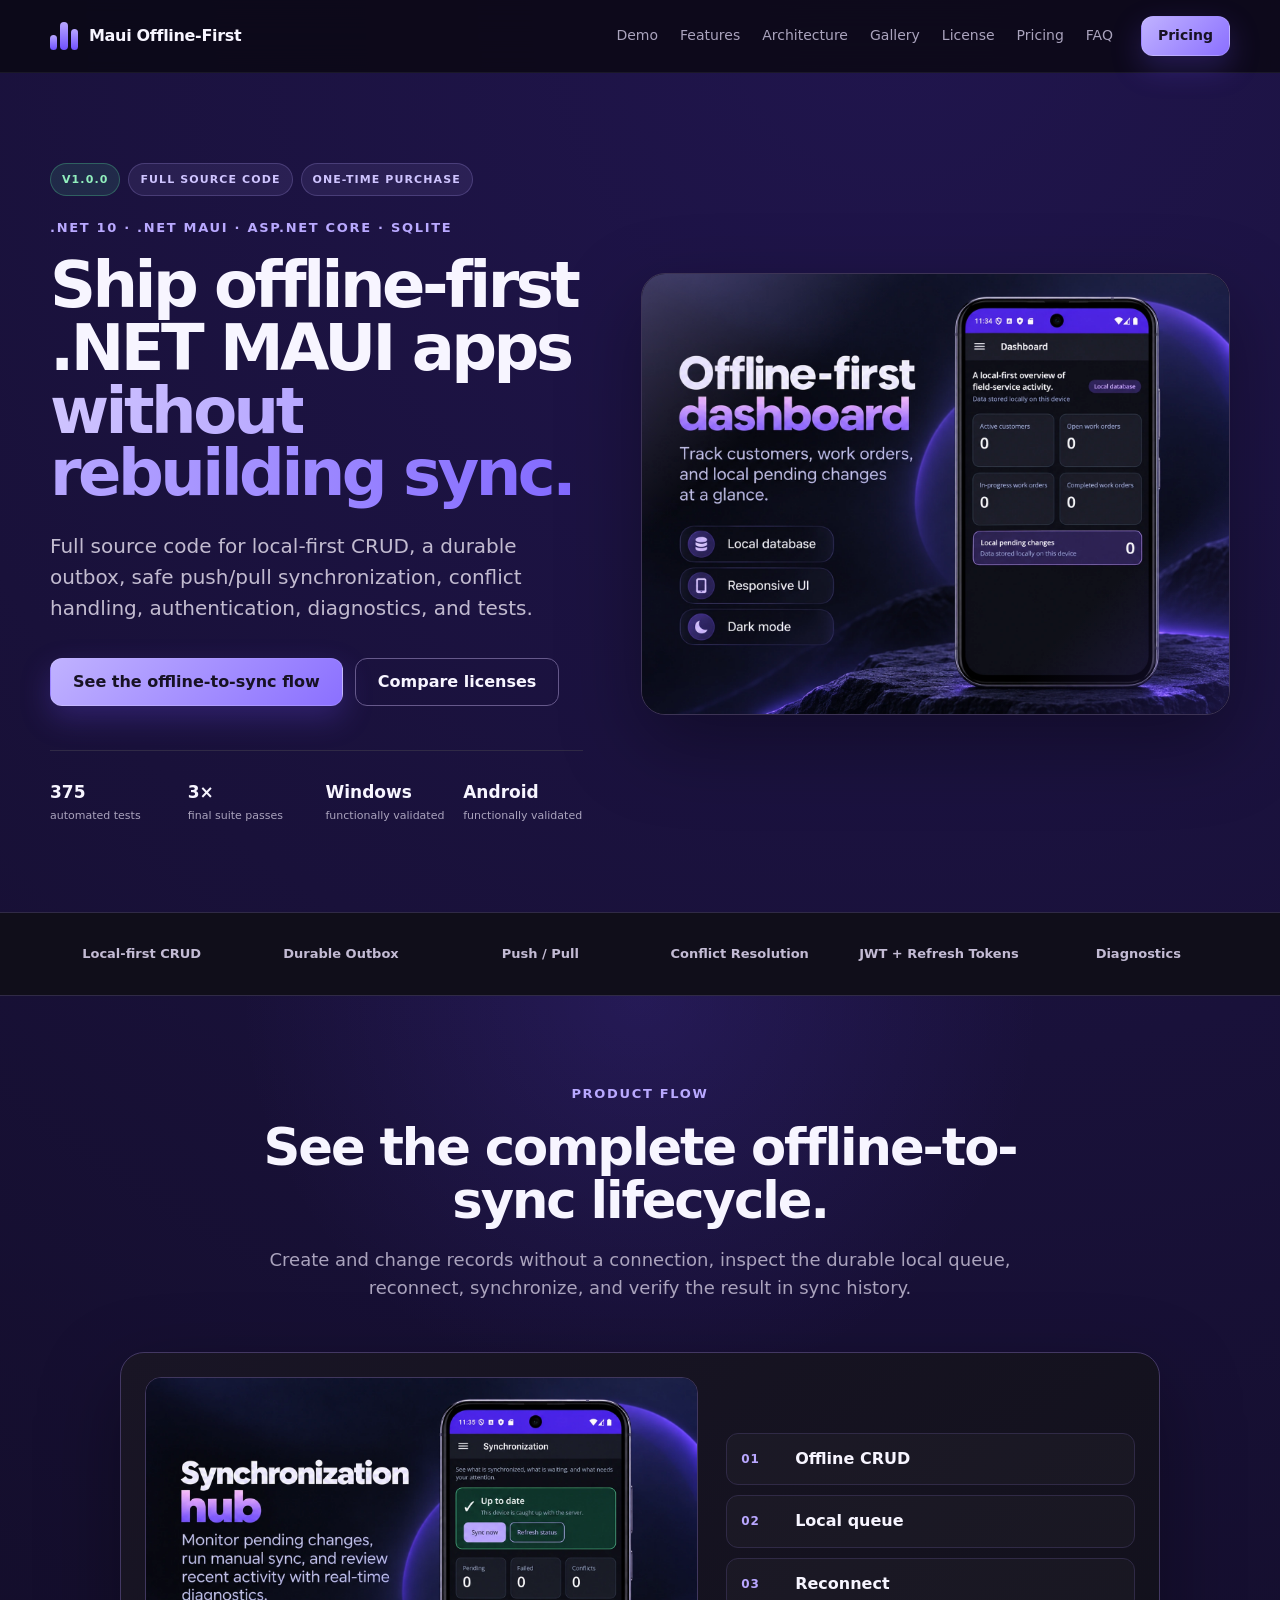
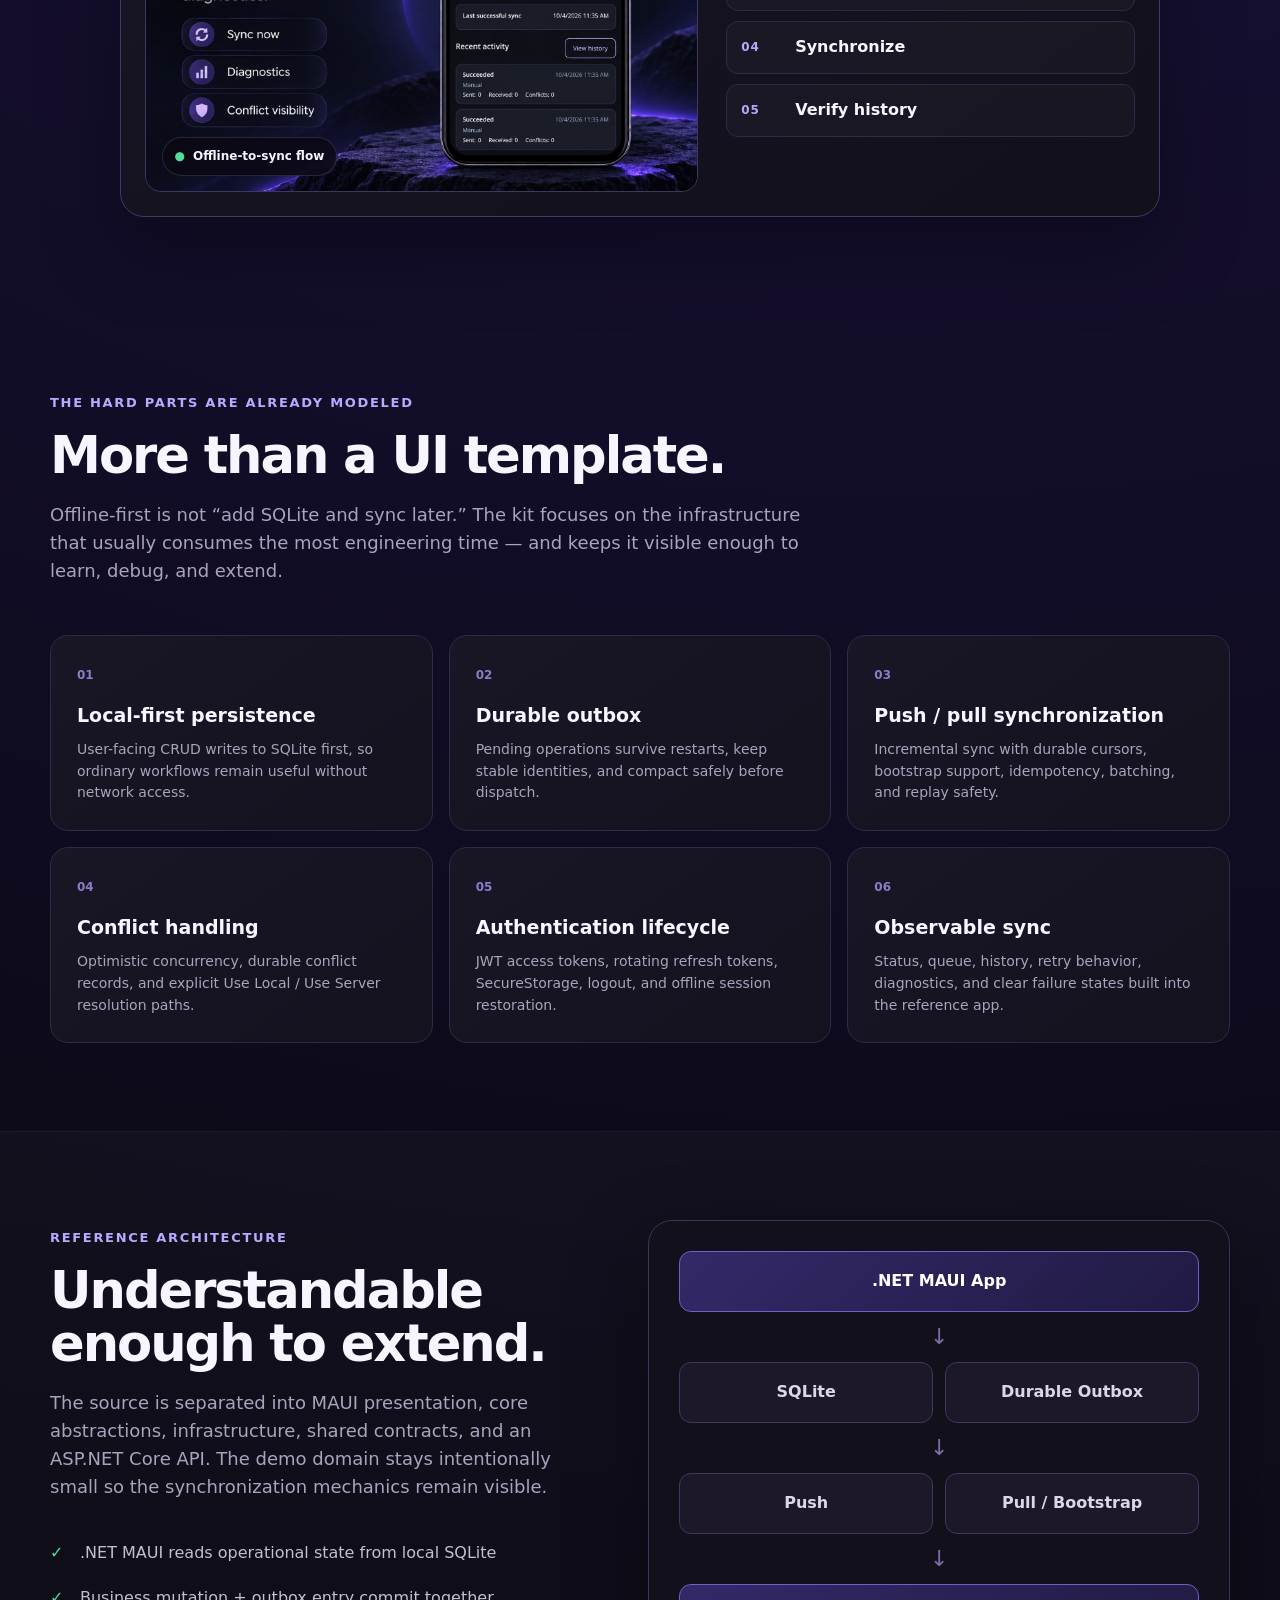
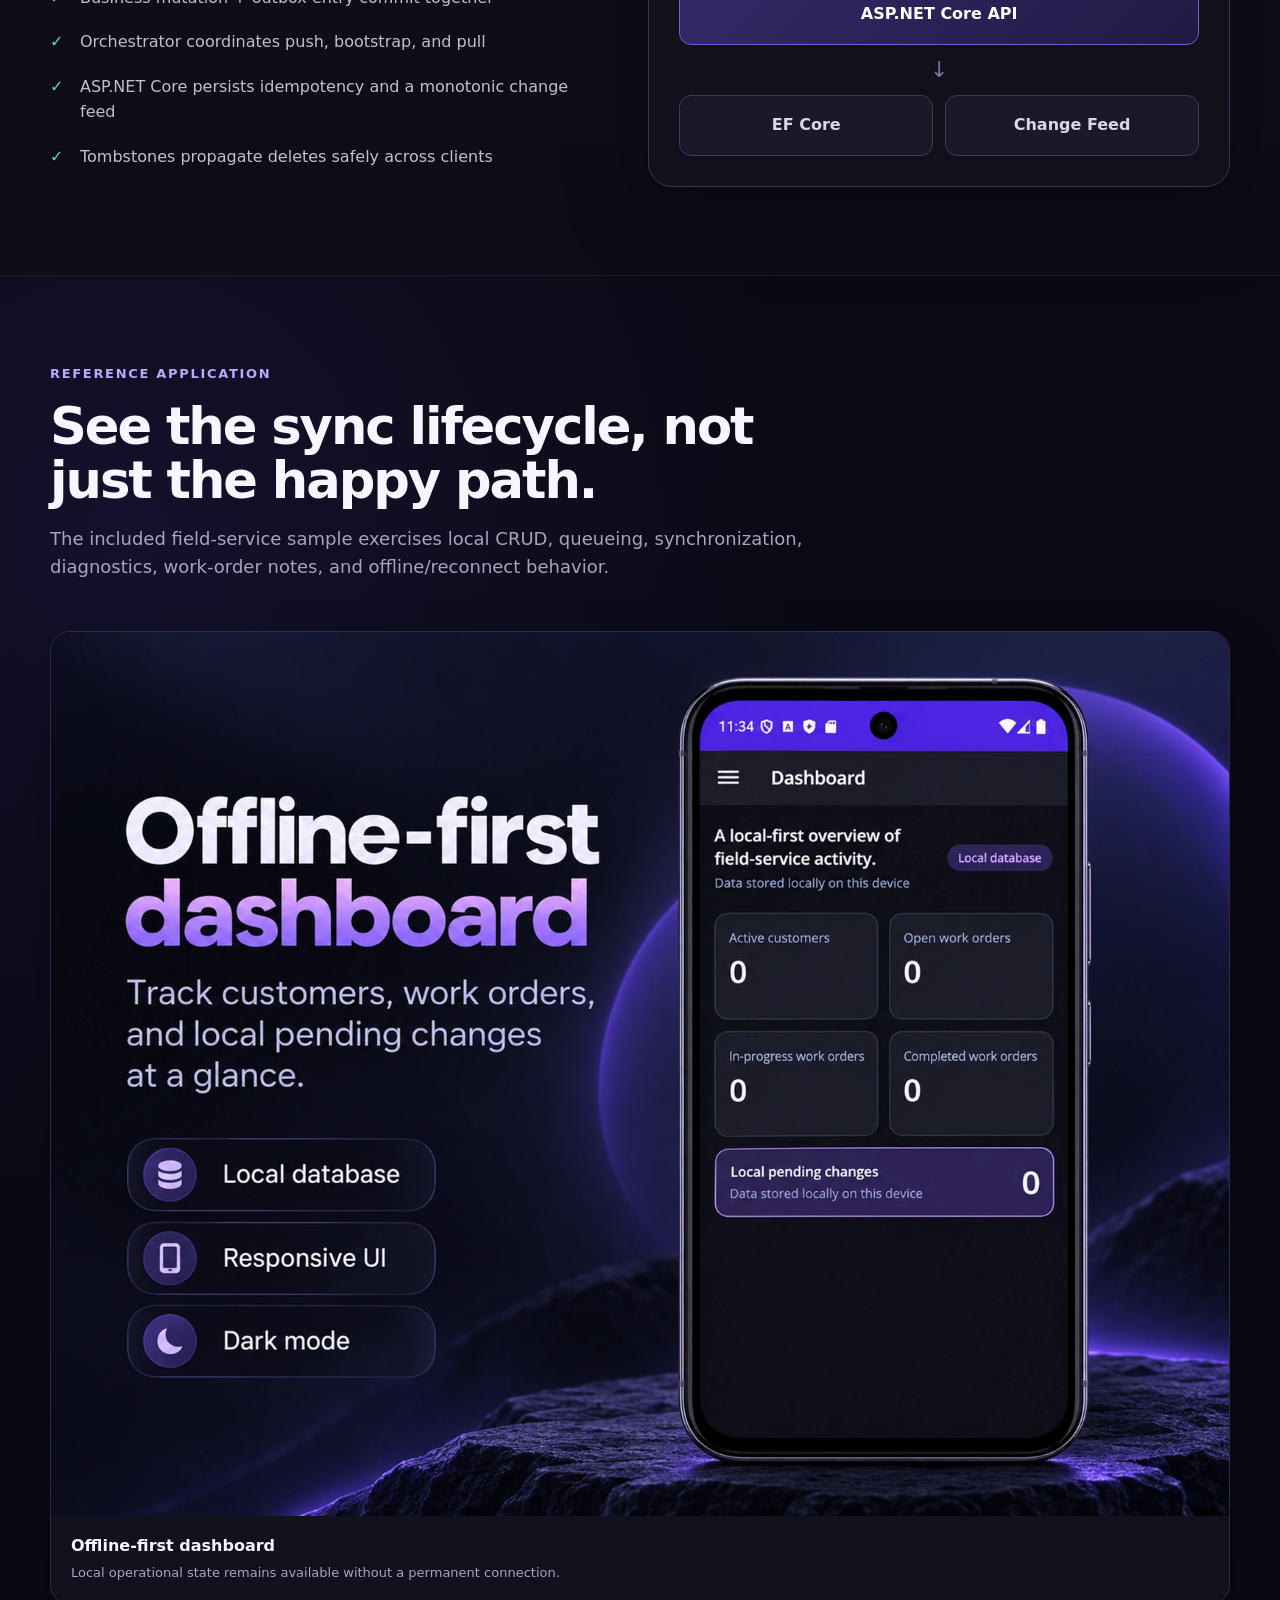
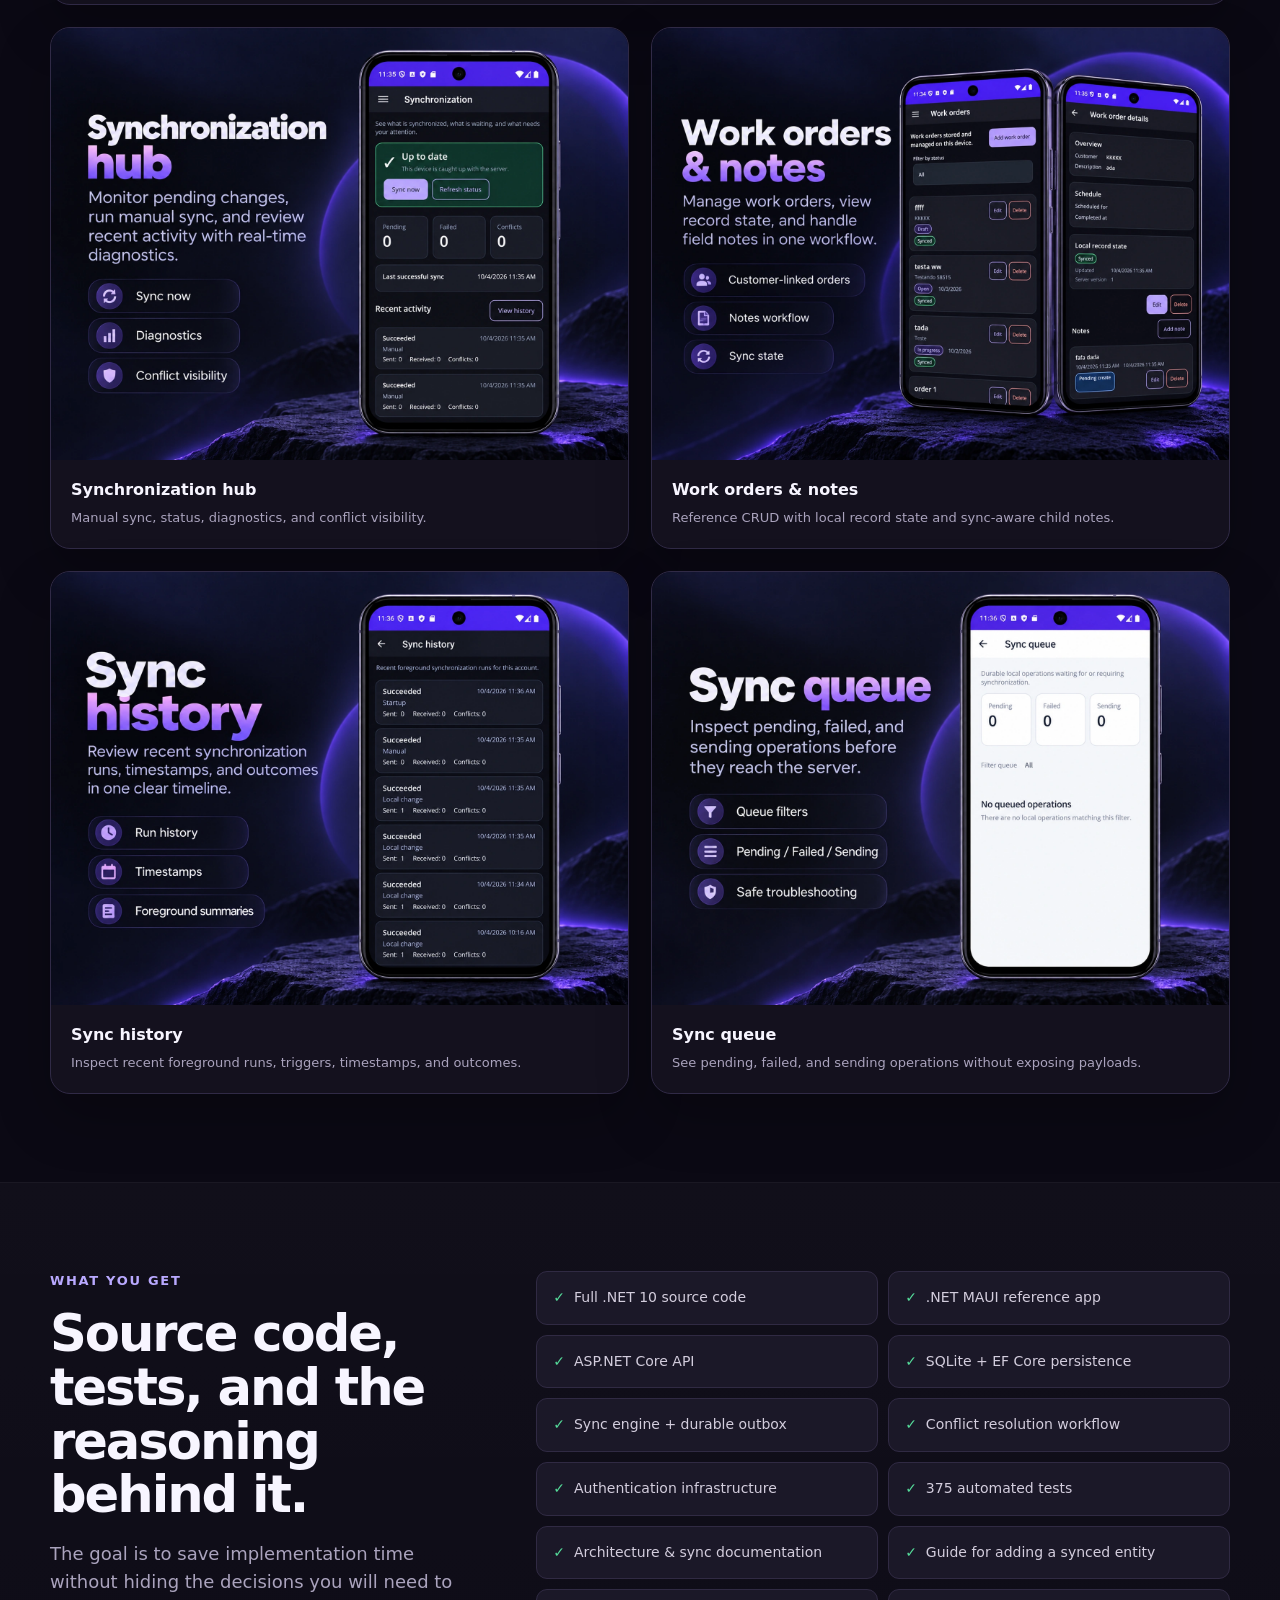
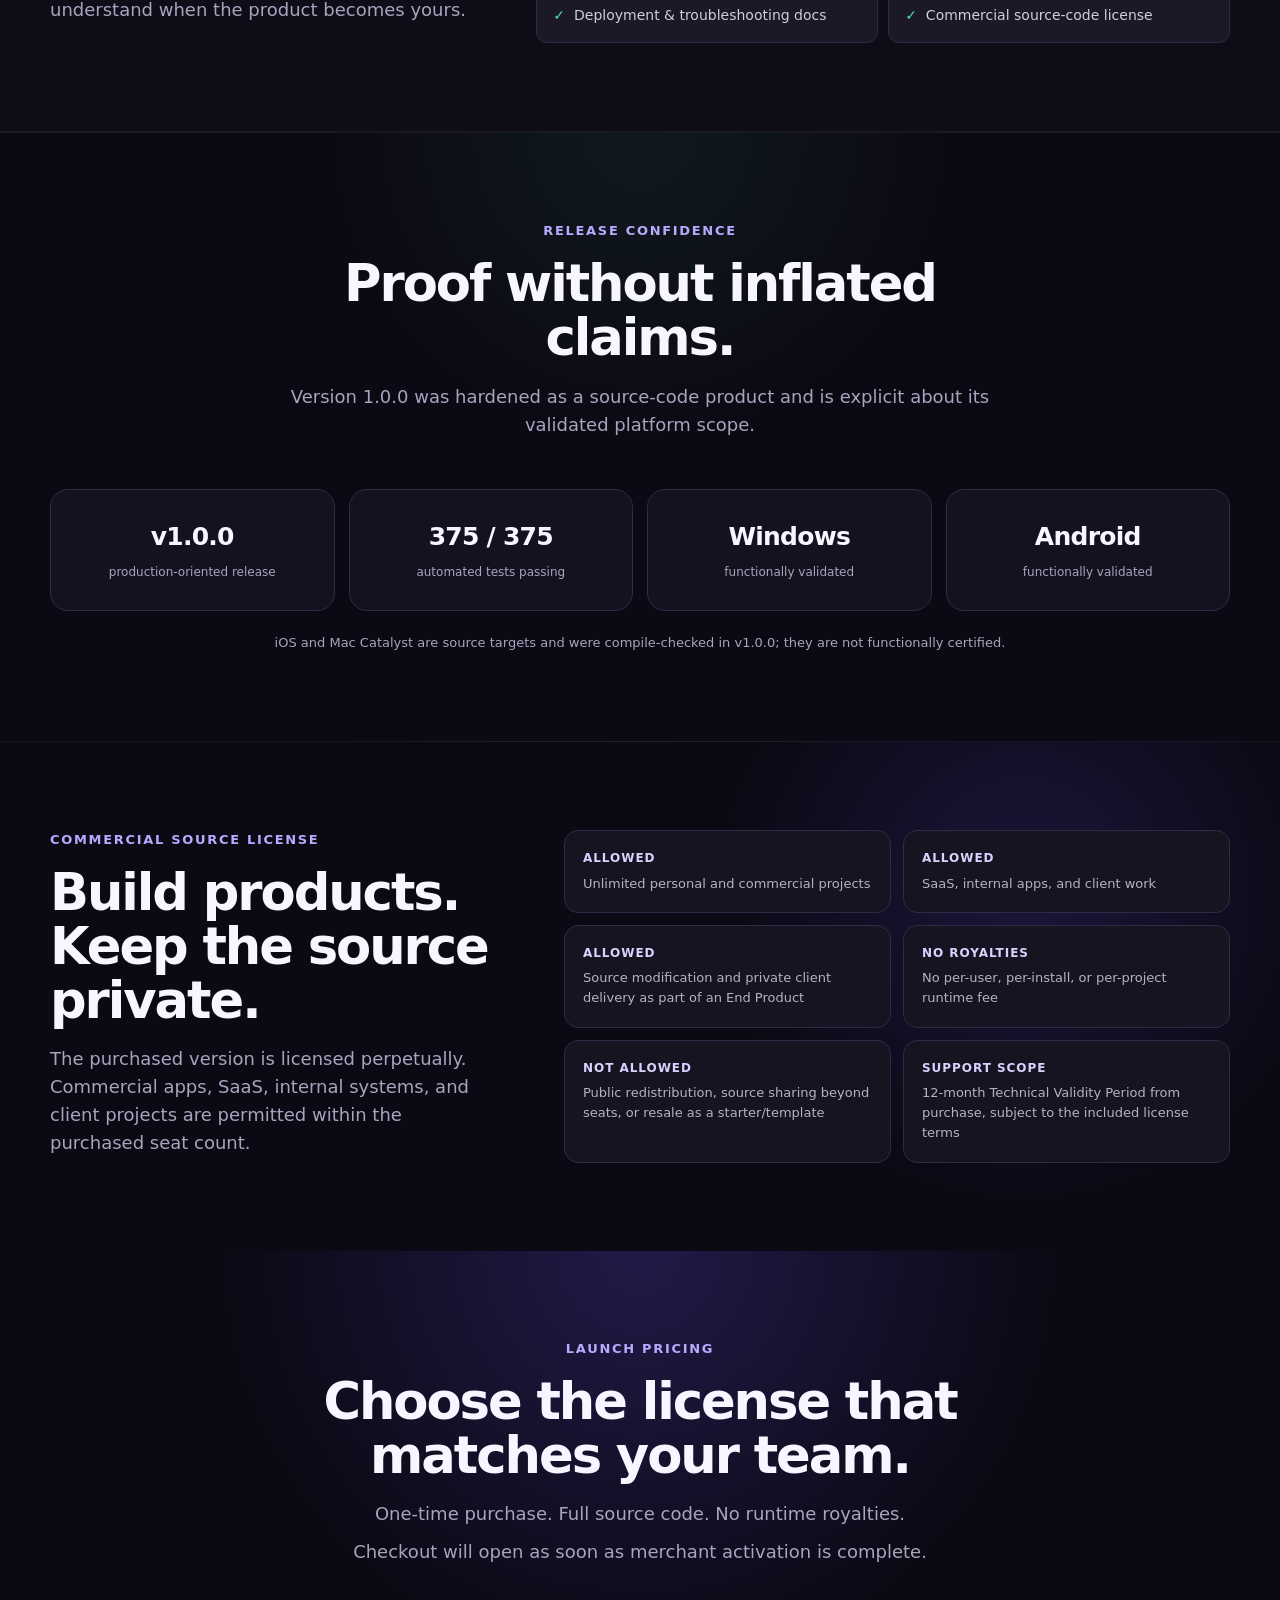
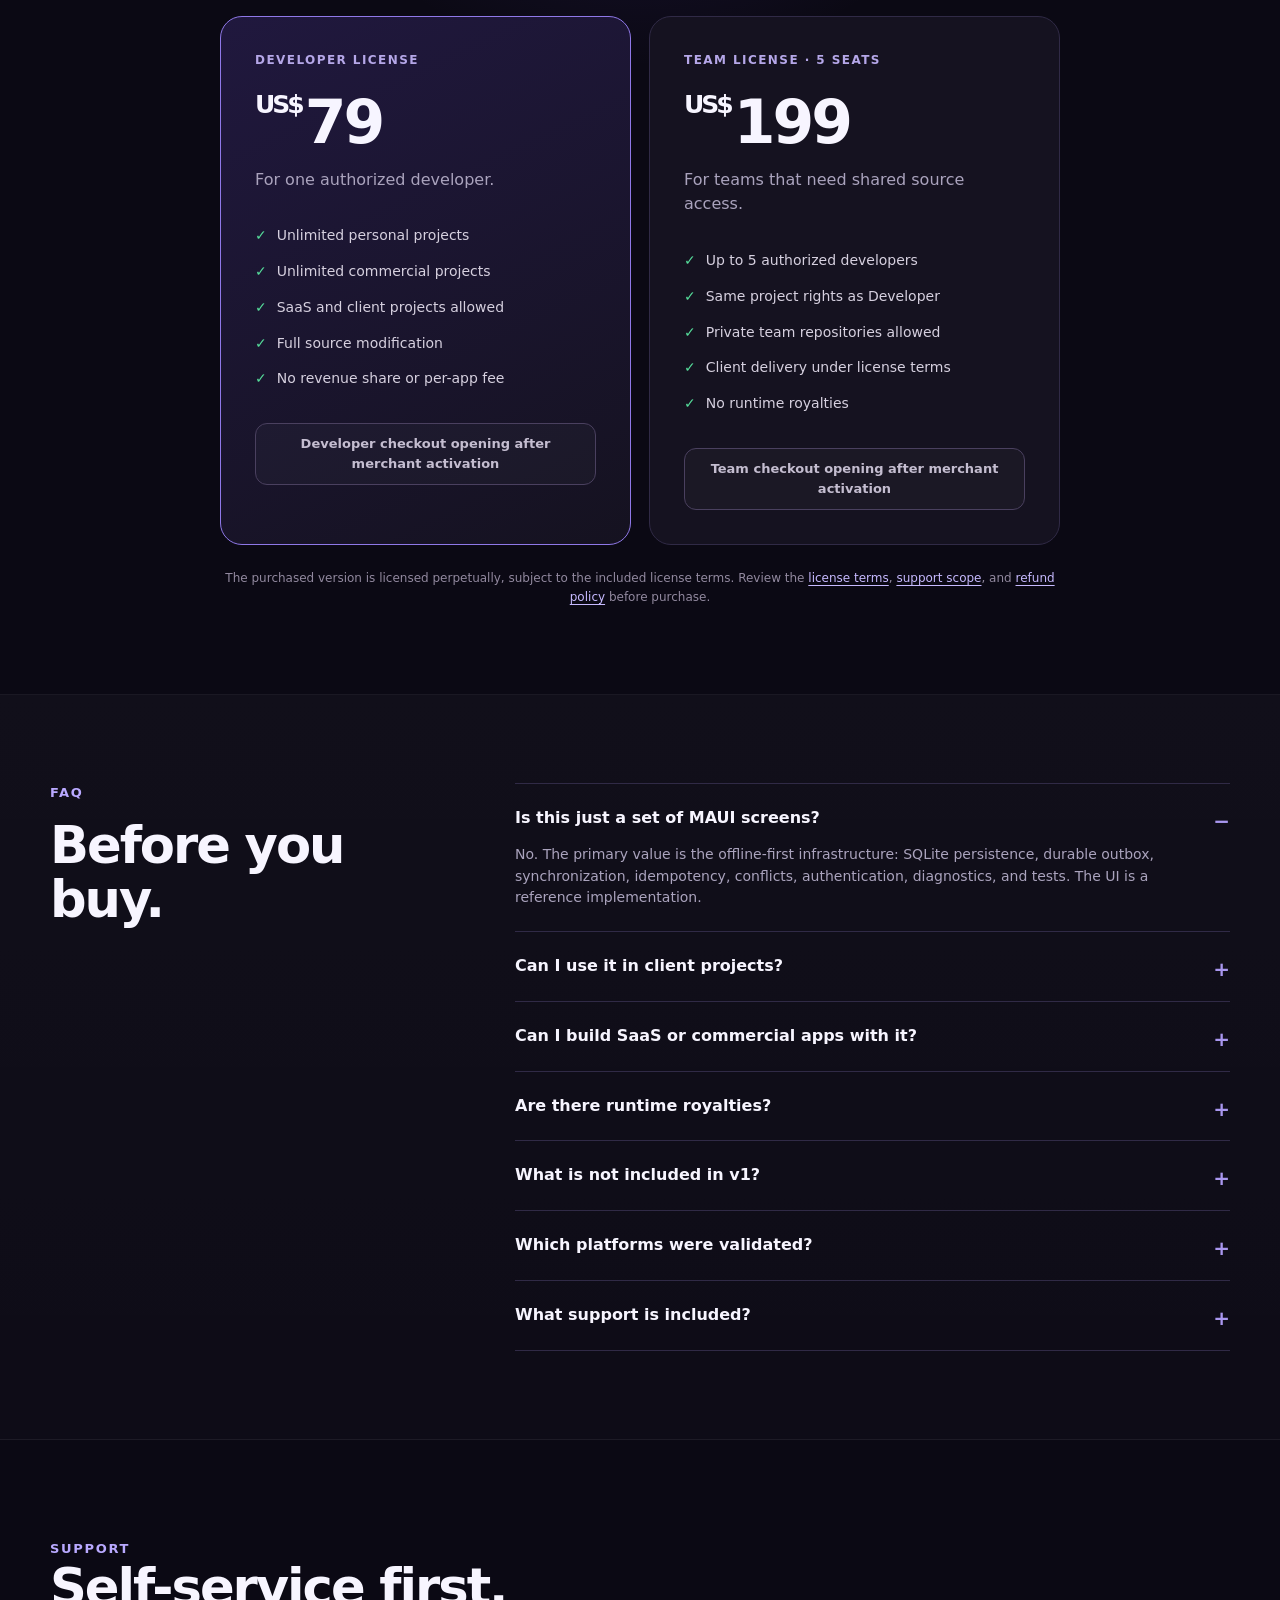
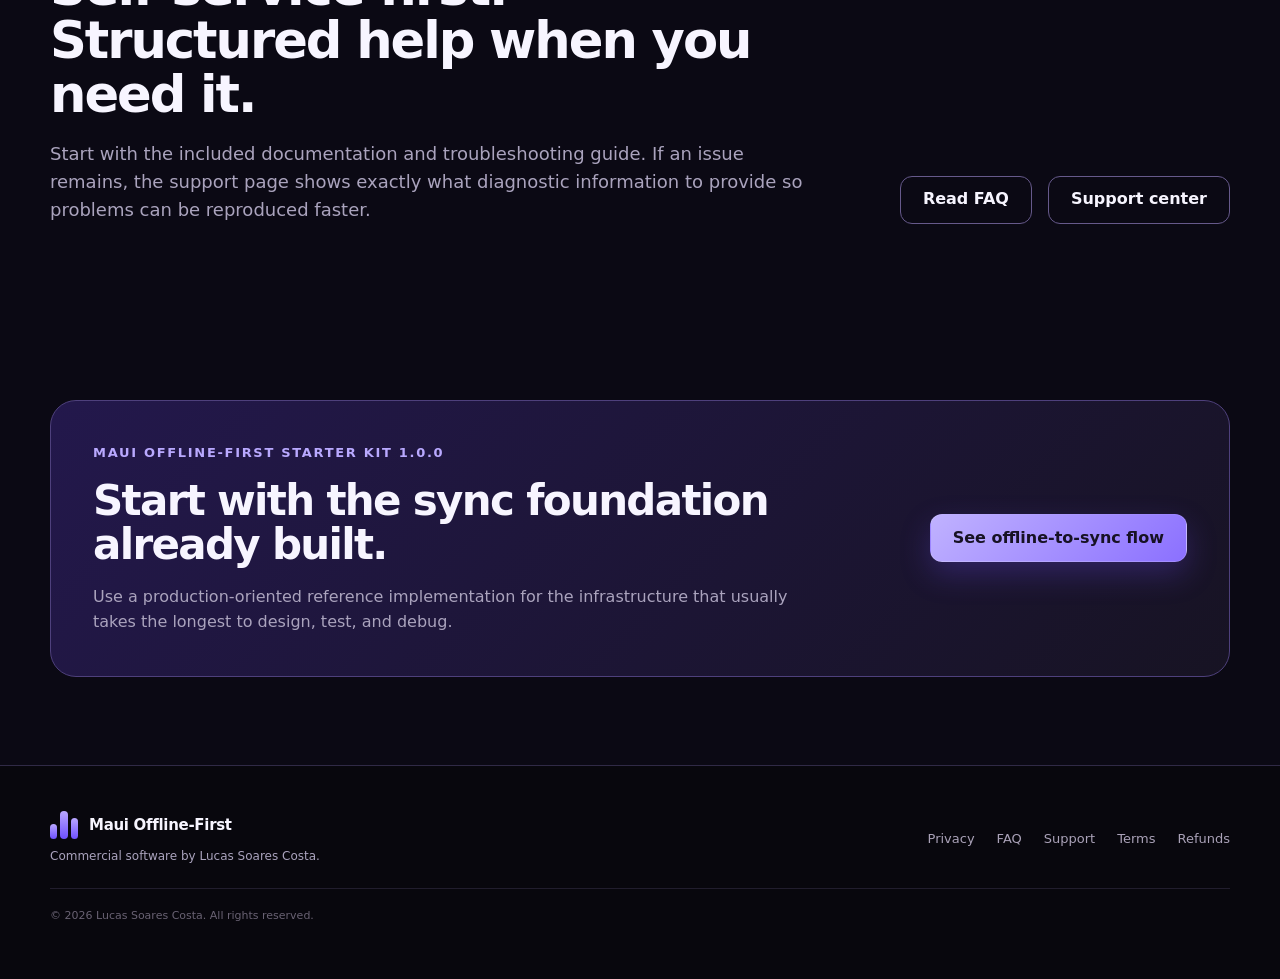
==== commit 9a06400d: "v4" ====
--- a/index.html
+++ b/index.html
@@ -9,6 +9,7 @@
     content="Production-oriented offline-first infrastructure for .NET MAUI and ASP.NET Core: SQLite, durable outbox, push/pull sync, conflict handling, authentication, diagnostics, and 375 automated tests.">
   <meta name="theme-color" content="#0b0914">
   <meta name="robots" content="index,follow">
+  <link rel="icon" href="assets/favicon.svg" type="image/svg+xml">
   <link rel="canonical" href="https://lucascosta19.github.io/maui-offline-first-starter-kit/">
   <meta property="og:title" content="Maui Offline-First Starter Kit">
   <meta property="og:description"
@@ -31,9 +32,10 @@
     <div class="shell nav-wrap">
       <a class="brand" href="#top" aria-label="Maui Offline-First Starter Kit home">
         <span class="brand-mark" aria-hidden="true"><span></span><span></span><span></span></span>
-        <span>Maui Offline-First</span>
+        <span class="brand-name">Maui Offline-First</span>
       </a>
       <nav aria-label="Primary navigation">
+        <a href="#demo">Demo</a>
         <a href="#features">Features</a>
         <a href="#architecture">Architecture</a>
         <a href="#gallery">Gallery</a>
@@ -41,7 +43,18 @@
         <a href="#pricing">Pricing</a>
         <a href="#faq">FAQ</a>
       </nav>
-      <a class="button small" href="#pricing">Launch pricing</a>
+      <details class="mobile-nav">
+        <summary>Menu</summary>
+        <div class="mobile-nav-panel">
+          <a href="#demo">Demo</a>
+          <a href="#features">Features</a>
+          <a href="#architecture">Architecture</a>
+          <a href="#license">License</a>
+          <a href="#pricing">Pricing</a>
+          <a href="#faq">FAQ</a>
+        </div>
+      </details>
+      <a class="button small header-cta" href="#pricing">Pricing</a>
     </div>
   </header>
 
@@ -55,12 +68,12 @@
             <span class="status-badge soft">One-time purchase</span>
           </div>
           <div class="eyebrow">.NET 10 · .NET MAUI · ASP.NET Core · SQLite</div>
-          <h1>Build apps that keep working <span>offline.</span></h1>
-          <p class="lead">A production-oriented starter kit for .NET MAUI apps that need reliable local-first CRUD and
-            safe synchronization — without rebuilding the sync infrastructure from scratch.</p>
+          <h1>Ship offline-first .NET MAUI apps <span>without rebuilding sync.</span></h1>
+          <p class="lead">Full source code for local-first CRUD, a durable outbox, safe push/pull synchronization,
+            conflict handling, authentication, diagnostics, and tests.</p>
           <div class="hero-actions">
-            <a class="button" href="#pricing">See launch pricing</a>
-            <a class="button ghost" href="#architecture">Explore architecture</a>
+            <a class="button" href="#demo">See the offline-to-sync flow</a>
+            <a class="button ghost" href="#pricing">Compare licenses</a>
           </div>
           <div class="proof-row" aria-label="Release highlights">
             <div><strong>375</strong><span>automated tests</span></div>
@@ -80,6 +93,31 @@
       <div class="shell strip-grid">
         <span>Local-first CRUD</span><span>Durable Outbox</span><span>Push / Pull</span><span>Conflict
           Resolution</span><span>JWT + Refresh Tokens</span><span>Diagnostics</span>
+      </div>
+    </section>
+
+    <section id="demo" class="section demo-section">
+      <div class="shell">
+        <div class="section-heading centered">
+          <div class="eyebrow">Product flow</div>
+          <h2>See the complete offline-to-sync lifecycle.</h2>
+          <p>Create and change records without a connection, inspect the durable local queue, reconnect, synchronize,
+            and verify the result in sync history.</p>
+        </div>
+        <div class="demo-card">
+          <div class="demo-preview">
+            <img src="assets/media-sync.webp" width="1600" height="1200"
+              alt="Synchronization hub showing the observable sync lifecycle">
+            <div class="demo-preview-label"><span aria-hidden="true">●</span> Offline-to-sync flow</div>
+          </div>
+          <ol class="demo-steps" aria-label="Offline-to-sync lifecycle">
+            <li><strong>01</strong><span>Offline CRUD</span></li>
+            <li><strong>02</strong><span>Local queue</span></li>
+            <li><strong>03</strong><span>Reconnect</span></li>
+            <li><strong>04</strong><span>Synchronize</span></li>
+            <li><strong>05</strong><span>Verify history</span></li>
+          </ol>
+        </div>
       </div>
     </section>
 
@@ -225,46 +263,21 @@
       </div>
     </section>
 
-    <section class="section confidence-section">
+    <section class="section confidence-section section-muted">
       <div class="shell">
         <div class="section-heading centered">
           <div class="eyebrow">Release confidence</div>
-          <h2>Validated as a source-code product, not just a demo.</h2>
-          <p>Version 1.0.0 went through repeatable release hardening before packaging.</p>
+          <h2>Proof without inflated claims.</h2>
+          <p>Version 1.0.0 was hardened as a source-code product and is explicit about its validated platform scope.</p>
         </div>
         <div class="confidence-grid">
+          <article><strong>v1.0.0</strong><span>production-oriented release</span></article>
           <article><strong>375 / 375</strong><span>automated tests passing</span></article>
-          <article><strong>3 consecutive</strong><span>final full-suite passes</span></article>
-          <article><strong>0 warnings</strong><span>final solution + platform builds</span></article>
-          <article><strong>Clean package</strong><span>re-extracted, rebuilt, and retested</span></article>
-        </div>
-      </div>
-    </section>
-
-    <section class="section platform-section section-muted">
-      <div class="shell">
-        <div class="section-heading">
-          <div class="eyebrow">Platform scope</div>
-          <h2>Clear about what was actually validated.</h2>
-        </div>
-        <div class="platform-grid">
-          <div class="platform-card good"><span>Functionally validated</span>
-            <h3>Windows</h3>
-            <p>CRUD, navigation, sync, diagnostics, persistence, Light/Dark, and release behavior validated.</p>
-          </div>
-          <div class="platform-card good"><span>Functionally validated</span>
-            <h3>Android</h3>
-            <p>CRUD, offline/reconnect, sync, diagnostics, persistence, navigation, and Light/Dark validated.</p>
-          </div>
-          <div class="platform-card"><span>Source target</span>
-            <h3>iOS</h3>
-            <p>Compile-checked in v1; not functionally certified.</p>
-          </div>
-          <div class="platform-card"><span>Source target</span>
-            <h3>Mac Catalyst</h3>
-            <p>Compile-checked in v1; not functionally certified.</p>
-          </div>
-        </div>
+          <article><strong>Windows</strong><span>functionally validated</span></article>
+          <article><strong>Android</strong><span>functionally validated</span></article>
+        </div>
+        <p class="platform-note">iOS and Mac Catalyst are source targets and were compile-checked in v1.0.0; they are
+          not functionally certified.</p>
       </div>
     </section>
 
@@ -294,13 +307,14 @@
       <div class="shell">
         <div class="section-heading centered">
           <div class="eyebrow">Launch pricing</div>
-          <h2>One-time purchase. No runtime royalties.</h2>
+          <h2>Choose the license that matches your team.</h2>
+          <p class="pricing-lead">One-time purchase. Full source code. No runtime royalties.</p>
           <p>Checkout will open as soon as merchant activation is complete.</p>
         </div>
         <div class="pricing-grid">
           <article class="price-card featured">
             <div class="price-label">Developer License</div>
-            <div class="price"><span>$</span>79</div>
+            <div class="price"><span>US$</span>79</div>
             <p>For one authorized developer.</p>
             <ul>
               <li>Unlimited personal projects</li>
@@ -309,11 +323,11 @@
               <li>Full source modification</li>
               <li>No revenue share or per-app fee</li>
             </ul>
-            <span class="button disabled" aria-disabled="true">Sales opening soon</span>
+            <div class="availability-note" role="status">Developer checkout opening after merchant activation</div>
           </article>
           <article class="price-card">
             <div class="price-label">Team License · 5 seats</div>
-            <div class="price"><span>$</span>199</div>
+            <div class="price"><span>US$</span>199</div>
             <p>For teams that need shared source access.</p>
             <ul>
               <li>Up to 5 authorized developers</li>
@@ -322,12 +336,12 @@
               <li>Client delivery under license terms</li>
               <li>No runtime royalties</li>
             </ul>
-            <span class="button ghost disabled" aria-disabled="true">Sales opening soon</span>
-          </article>
-        </div>
-        <p class="license-note">The full commercial license is included with the product. The purchased version is
-          licensed perpetually, subject to the license terms. Technical validity/support period: 12 months from
-          purchase.</p>
+            <div class="availability-note" role="status">Team checkout opening after merchant activation</div>
+          </article>
+        </div>
+        <p class="license-note">The purchased version is licensed perpetually, subject to the included license terms.
+          Review the <a href="terms.html">license terms</a>, <a href="support.html">support scope</a>, and <a
+            href="refund.html">refund policy</a> before purchase.</p>
       </div>
     </section>
 
@@ -380,34 +394,30 @@
       </div>
     </section>
 
+    <section class="section section-support">
+      <div class="shell support-grid">
+        <div class="section-heading">
+          <span class="eyebrow">Support</span>
+          <h2>Self-service first. Structured help when you need it.</h2>
+          <p>Start with the included documentation and troubleshooting guide. If an issue remains, the support page
+            shows exactly what diagnostic information to provide so problems can be reproduced faster.</p>
+        </div>
+        <div class="cta-row">
+          <a class="button ghost" href="faq.html">Read FAQ</a>
+          <a class="button ghost" href="support.html">Support center</a>
+        </div>
+      </div>
+    </section>
+
     <section class="section final-cta">
       <div class="shell cta-card">
         <div>
           <div class="eyebrow">Maui Offline-First Starter Kit 1.0.0</div>
-          <h2>Start from the sync foundation, not from zero.</h2>
-          <p>Production-oriented architecture for developers building serious .NET MAUI apps that cannot depend on a
-            permanent connection.</p>
-        </div>
-        <a class="button" href="#pricing">View launch pricing</a>
-      </div>
-    </section>
-
-    <section class="section section-support">
-      <div class="container">
-        <div class="section-heading">
-          <span class="eyebrow">Support</span>
-          <h2>Self-service first. Structured help when you need it.</h2>
-          <p>
-            Start with the included documentation and troubleshooting guide.
-            If an issue remains, the support page shows exactly what diagnostic
-            information to provide so problems can be reproduced faster.
-          </p>
-        </div>
-
-        <div class="cta-row">
-          <a class="button button-secondary" href="faq.html">Read FAQ</a>
-          <a class="button button-secondary" href="support.html">Support center</a>
-        </div>
+          <h2>Start with the sync foundation already built.</h2>
+          <p>Use a production-oriented reference implementation for the infrastructure that usually takes the longest
+            to design, test, and debug.</p>
+        </div>
+        <a class="button" href="#demo">See offline-to-sync flow</a>
       </div>
     </section>
 
@@ -427,6 +437,11 @@
       <div class="copyright">© 2026 Lucas Soares Costa. All rights reserved.</div>
     </div>
   </footer>
+  <script>
+    document.querySelectorAll('.mobile-nav a').forEach((link) => {
+      link.addEventListener('click', () => link.closest('details').removeAttribute('open'));
+    });
+  </script>
 </body>
 
-</html>+</html>
--- a/styles.css
+++ b/styles.css
@@ -51,7 +51,7 @@
 }
 
 .section {
-  padding: 104px 0
+  padding: 88px 0
 }
 
 .section-muted {
@@ -120,6 +120,56 @@
 
 .site-header nav a:hover,
 .footer-links a:hover {
+  color: var(--text)
+}
+
+.mobile-nav {
+  display: none;
+  position: relative;
+  margin-left: auto
+}
+
+.mobile-nav summary {
+  min-height: 40px;
+  display: inline-flex;
+  align-items: center;
+  padding: 0 14px;
+  border: 1px solid var(--line);
+  border-radius: 10px;
+  color: var(--text);
+  font-size: 14px;
+  font-weight: 800;
+  cursor: pointer;
+  list-style: none
+}
+
+.mobile-nav summary::-webkit-details-marker {
+  display: none
+}
+
+.mobile-nav-panel {
+  position: absolute;
+  top: calc(100% + 12px);
+  right: 0;
+  width: min(260px, calc(100vw - 28px));
+  display: grid;
+  padding: 10px;
+  border: 1px solid var(--line);
+  border-radius: 14px;
+  background: rgba(18, 16, 27, .98);
+  box-shadow: var(--shadow)
+}
+
+.mobile-nav-panel a {
+  padding: 11px 12px;
+  border-radius: 8px;
+  color: #d7d1e3;
+  font-size: 14px
+}
+
+.mobile-nav-panel a:hover,
+.mobile-nav-panel a:focus-visible {
+  background: rgba(185, 167, 255, .1);
   color: var(--text)
 }
 
@@ -203,7 +253,7 @@
 }
 
 .hero h1 {
-  font-size: clamp(48px, 6vw, 80px);
+  font-size: clamp(48px, 5vw, 68px);
   line-height: .98;
   letter-spacing: -.055em;
   margin: 0 0 26px;
@@ -274,6 +324,7 @@
 
 .hero-media img {
   width: 100%;
+  height: auto;
   aspect-ratio: 4/3;
   object-fit: cover
 }
@@ -293,6 +344,88 @@
   font-size: 13px;
   font-weight: 700;
   text-align: center
+}
+
+.demo-section {
+  background: radial-gradient(circle at 50% 0, rgba(110, 80, 255, .14), transparent 36%)
+}
+
+.demo-card {
+  display: grid;
+  grid-template-columns: 1.15fr .85fr;
+  gap: 28px;
+  align-items: center;
+  max-width: 1040px;
+  margin: auto;
+  padding: 24px;
+  border: 1px solid #433863;
+  border-radius: 24px;
+  background: linear-gradient(145deg, #191525, #11101b);
+  box-shadow: var(--shadow)
+}
+
+.demo-preview {
+  position: relative;
+  overflow: hidden;
+  border: 1px solid #40375e;
+  border-radius: 16px;
+  background: #0d0b18
+}
+
+.demo-preview img {
+  width: 100%;
+  height: auto;
+  aspect-ratio: 4/3;
+  object-fit: cover
+}
+
+.demo-preview-label {
+  position: absolute;
+  left: 16px;
+  bottom: 16px;
+  display: inline-flex;
+  align-items: center;
+  gap: 8px;
+  padding: 9px 12px;
+  border: 1px solid rgba(255, 255, 255, .12);
+  border-radius: 999px;
+  background: rgba(11, 9, 20, .84);
+  backdrop-filter: blur(12px);
+  font-size: 12px;
+  font-weight: 800
+}
+
+.demo-preview-label span {
+  color: var(--green)
+}
+
+.demo-steps {
+  display: grid;
+  gap: 10px;
+  margin: 0;
+  padding: 0;
+  list-style: none
+}
+
+.demo-steps li {
+  display: grid;
+  grid-template-columns: 42px 1fr;
+  gap: 12px;
+  align-items: center;
+  padding: 13px 14px;
+  border: 1px solid var(--line);
+  border-radius: 12px;
+  background: rgba(255, 255, 255, .025)
+}
+
+.demo-steps strong {
+  color: var(--accent);
+  font-size: 12px;
+  letter-spacing: .08em
+}
+
+.demo-steps span {
+  font-weight: 750
 }
 
 .section-heading {
@@ -442,6 +575,7 @@
 
 .media-card img {
   width: 100%;
+  height: auto;
   aspect-ratio: 4/3;
   object-fit: cover;
   background: #0d0b18
@@ -522,6 +656,14 @@
   margin-top: 7px
 }
 
+.platform-note {
+  max-width: 800px;
+  margin: 22px auto 0;
+  color: var(--muted);
+  text-align: center;
+  font-size: 13px
+}
+
 .platform-grid {
   display: grid;
   grid-template-columns: repeat(4, 1fr);
@@ -671,12 +813,38 @@
   margin-top: 6px
 }
 
+.pricing-lead + p {
+  margin-top: 10px
+}
+
+.availability-note {
+  min-height: 48px;
+  display: flex;
+  align-items: center;
+  justify-content: center;
+  margin-top: 6px;
+  padding: 10px 14px;
+  border: 1px solid #4a405f;
+  border-radius: 12px;
+  background: rgba(255, 255, 255, .025);
+  color: #c4bdd0;
+  text-align: center;
+  font-size: 13px;
+  font-weight: 750
+}
+
 .license-note {
   max-width: 830px;
   margin: 24px auto 0;
   text-align: center;
   color: #92899f;
   font-size: 12px
+}
+
+.license-note a {
+  color: #c7baff;
+  text-decoration: underline;
+  text-underline-offset: 3px
 }
 
 .faq-layout {
@@ -749,13 +917,20 @@
 
 .section-support .section-heading {
   max-width: 760px;
+  margin-bottom: 0
 }
 
 .section-support .cta-row {
-  margin-top: 24px;
   display: flex;
   gap: 16px;
-  flex-wrap: wrap;
+  flex-wrap: wrap
+}
+
+.support-grid {
+  display: grid;
+  grid-template-columns: minmax(0, 1fr) auto;
+  gap: 48px;
+  align-items: end
 }
 
 .final-cta {
@@ -845,16 +1020,23 @@
     display: none
   }
 
-  .nav-wrap .button.small {
-    margin-left: auto
+  .mobile-nav {
+    display: block
   }
 
   .hero-grid,
   .architecture-grid,
   .two-col,
   .faq-layout,
-  .license-grid {
+  .license-grid,
+  .demo-card,
+  .support-grid {
     grid-template-columns: 1fr
+  }
+
+  .support-grid {
+    gap: 24px;
+    align-items: start
   }
 
   .proof-row {
@@ -881,12 +1063,21 @@
 }
 
 @media(max-width:720px) {
-  .shell {
-    width: min(100% - 28px, var(--shell))
+  .shell,
+  .container {
+    width: min(100% - 32px, var(--shell))
   }
 
   .section {
-    padding: 72px 0
+    padding: 60px 0
+  }
+
+  .nav-wrap {
+    gap: 12px
+  }
+
+  .header-cta {
+    display: none
   }
 
   .hero {
@@ -894,7 +1085,7 @@
   }
 
   .hero h1 {
-    font-size: 52px
+    font-size: clamp(42px, 13vw, 52px)
   }
 
   .lead {
@@ -961,4 +1152,29 @@
   .hero-media {
     border-radius: 18px
   }
-}+
+  .demo-card {
+    padding: 14px;
+    border-radius: 18px
+  }
+
+  .demo-preview-label {
+    left: 10px;
+    bottom: 10px
+  }
+
+  .section-support .cta-row {
+    display: grid;
+    grid-template-columns: 1fr
+  }
+
+  .section-support .button {
+    width: 100%
+  }
+}
+
+@media(max-width:340px) {
+  .brand-name {
+    display: none
+  }
+}
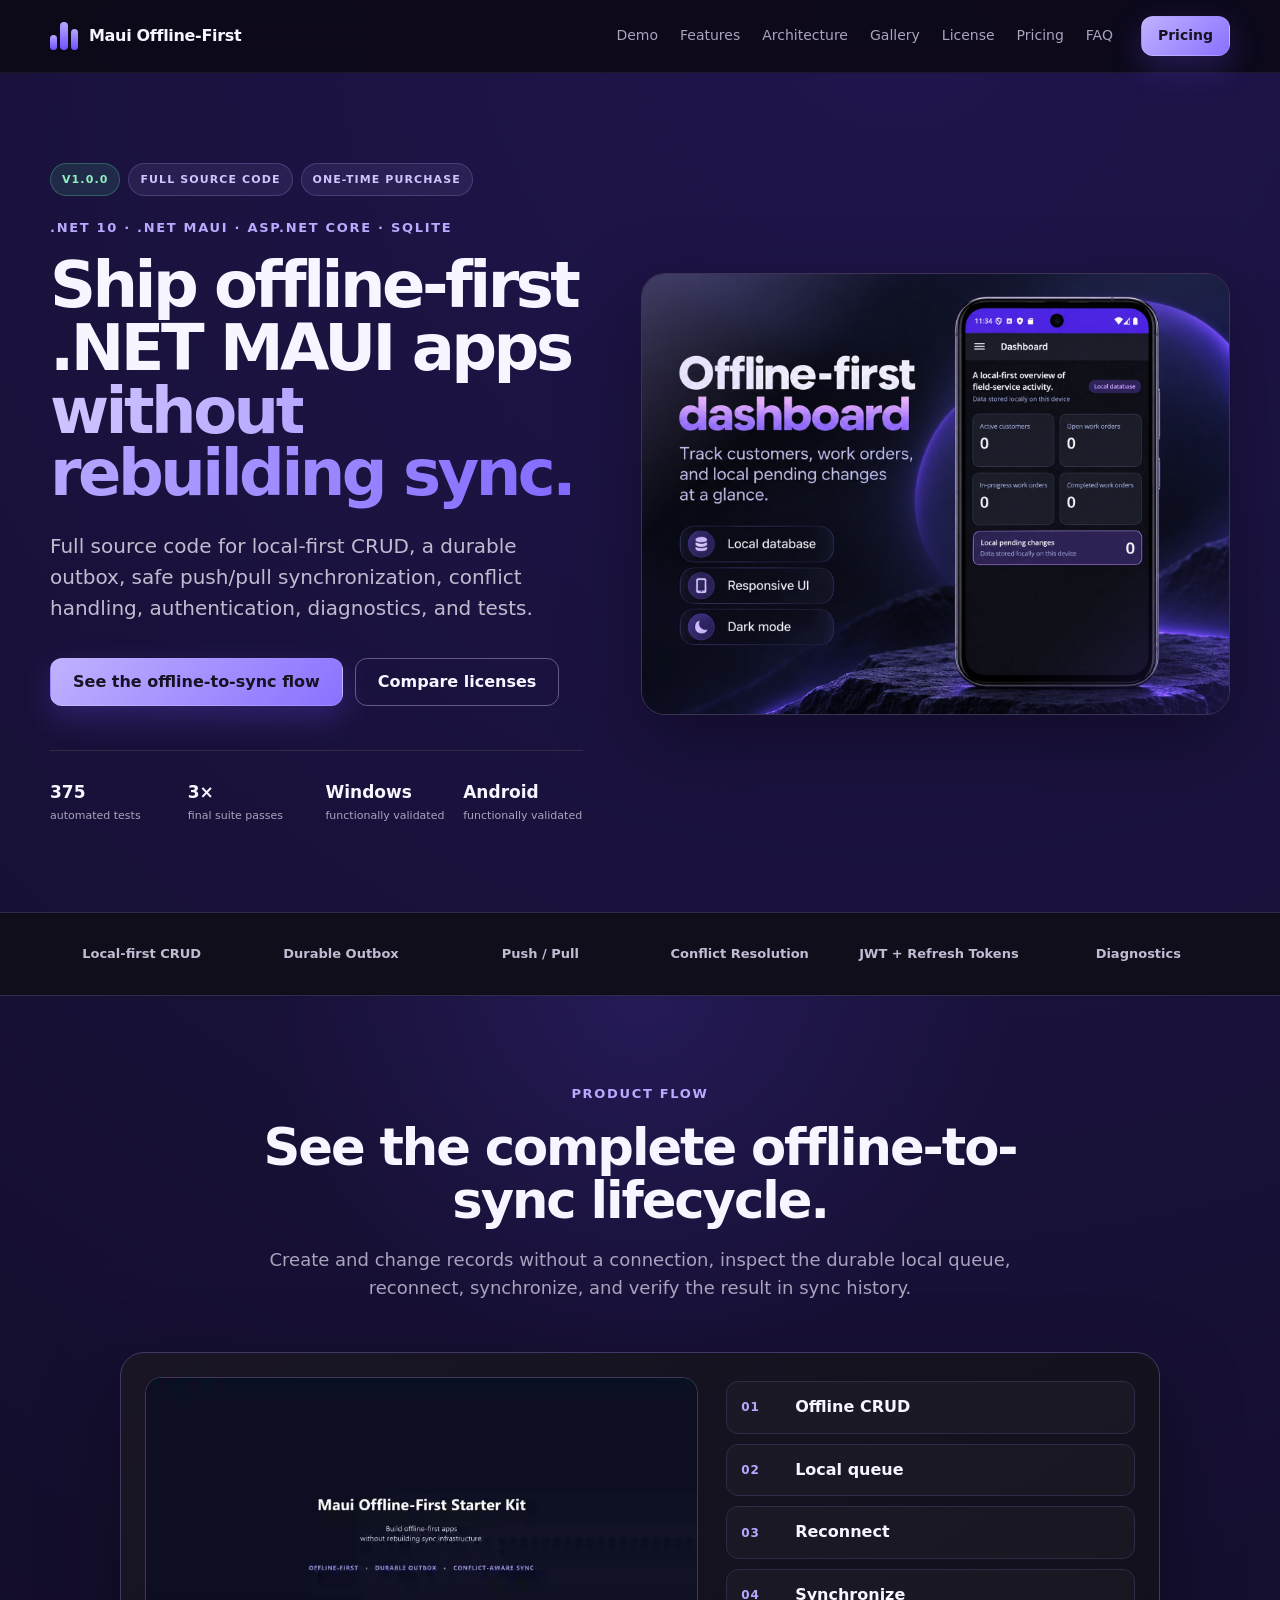
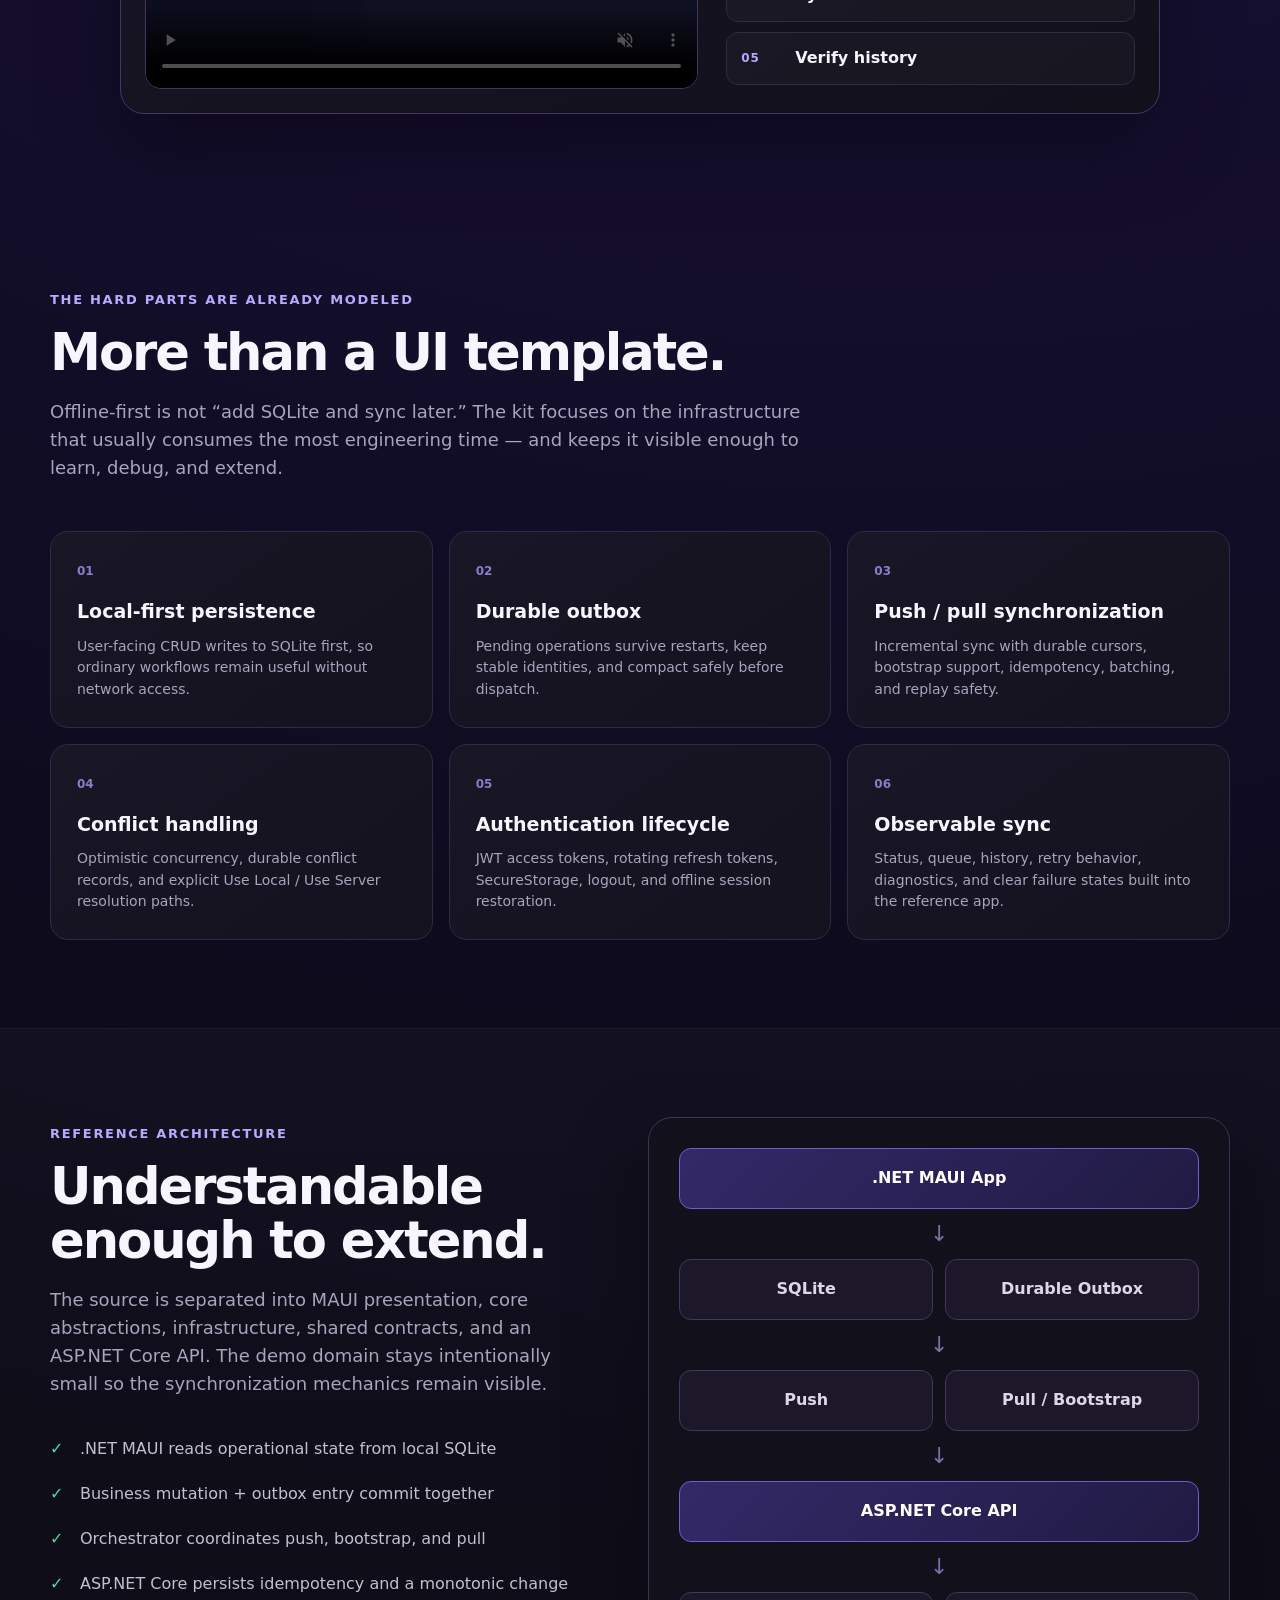
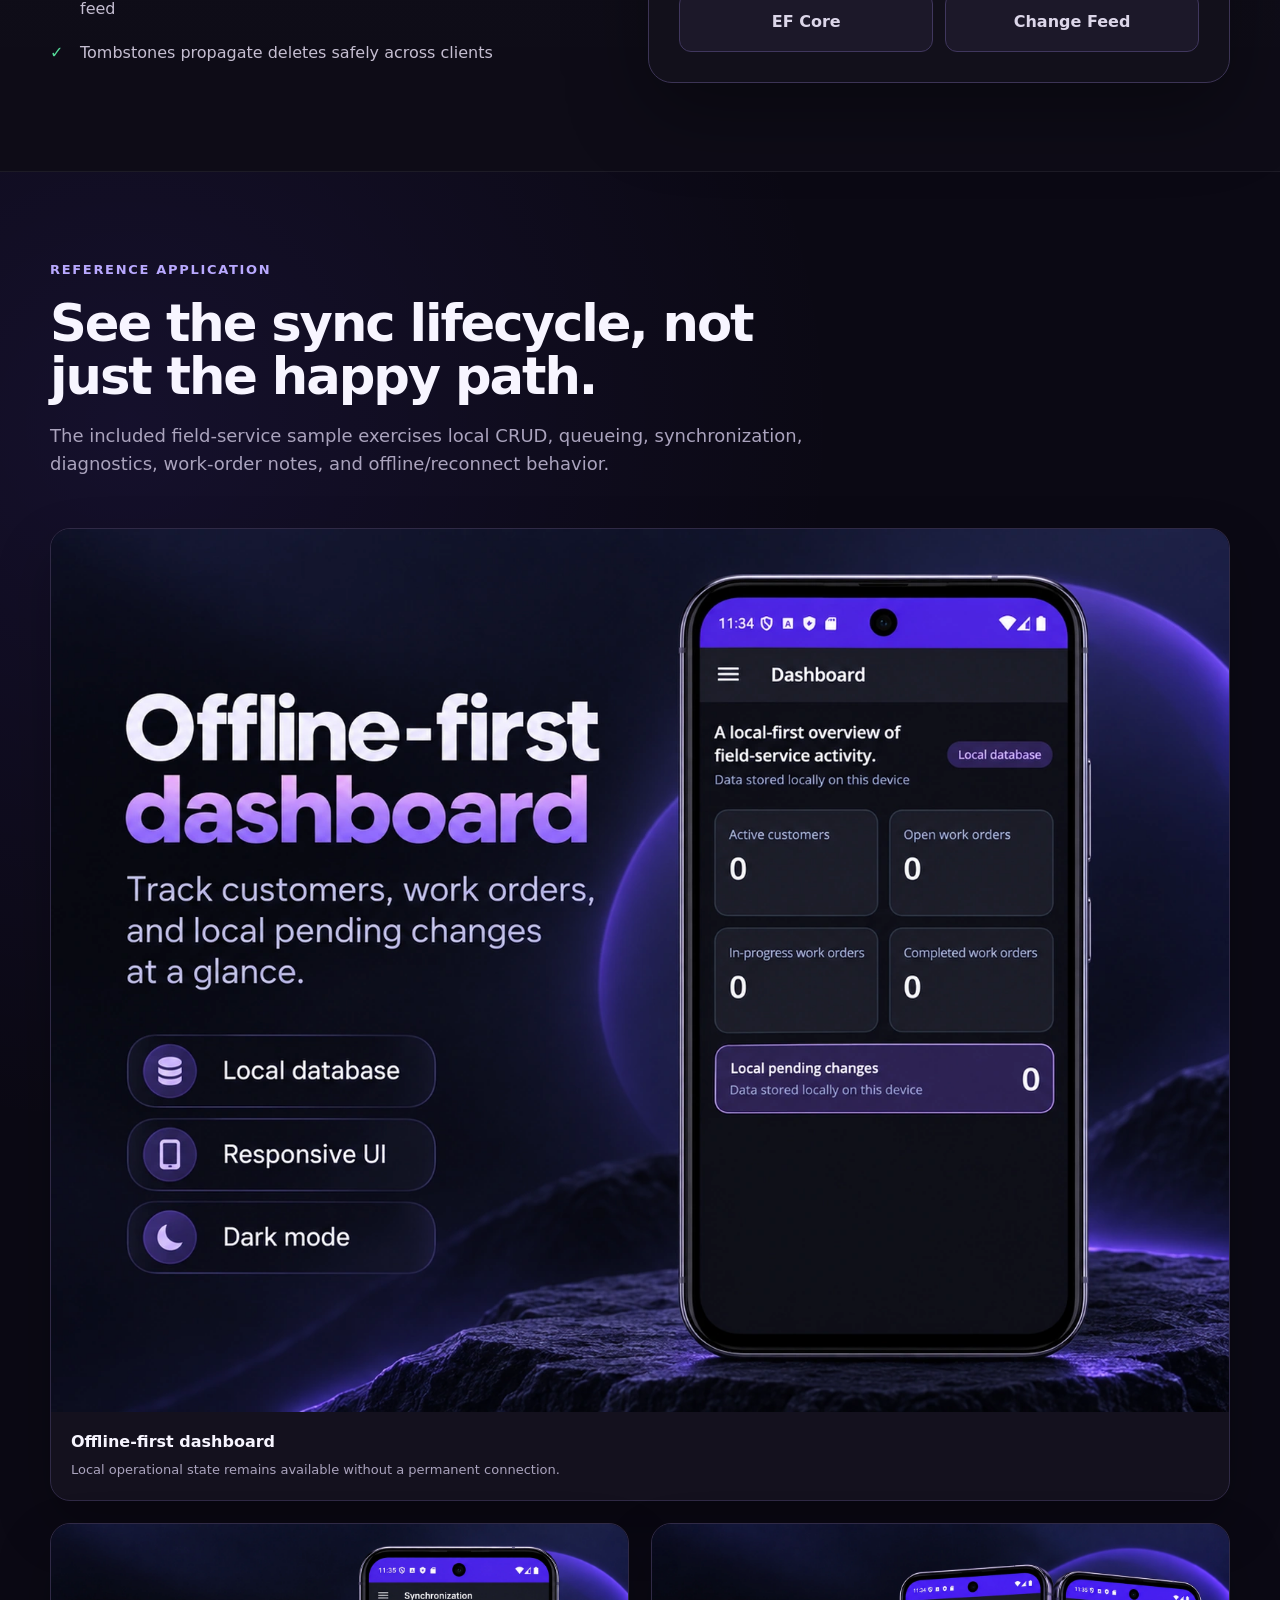
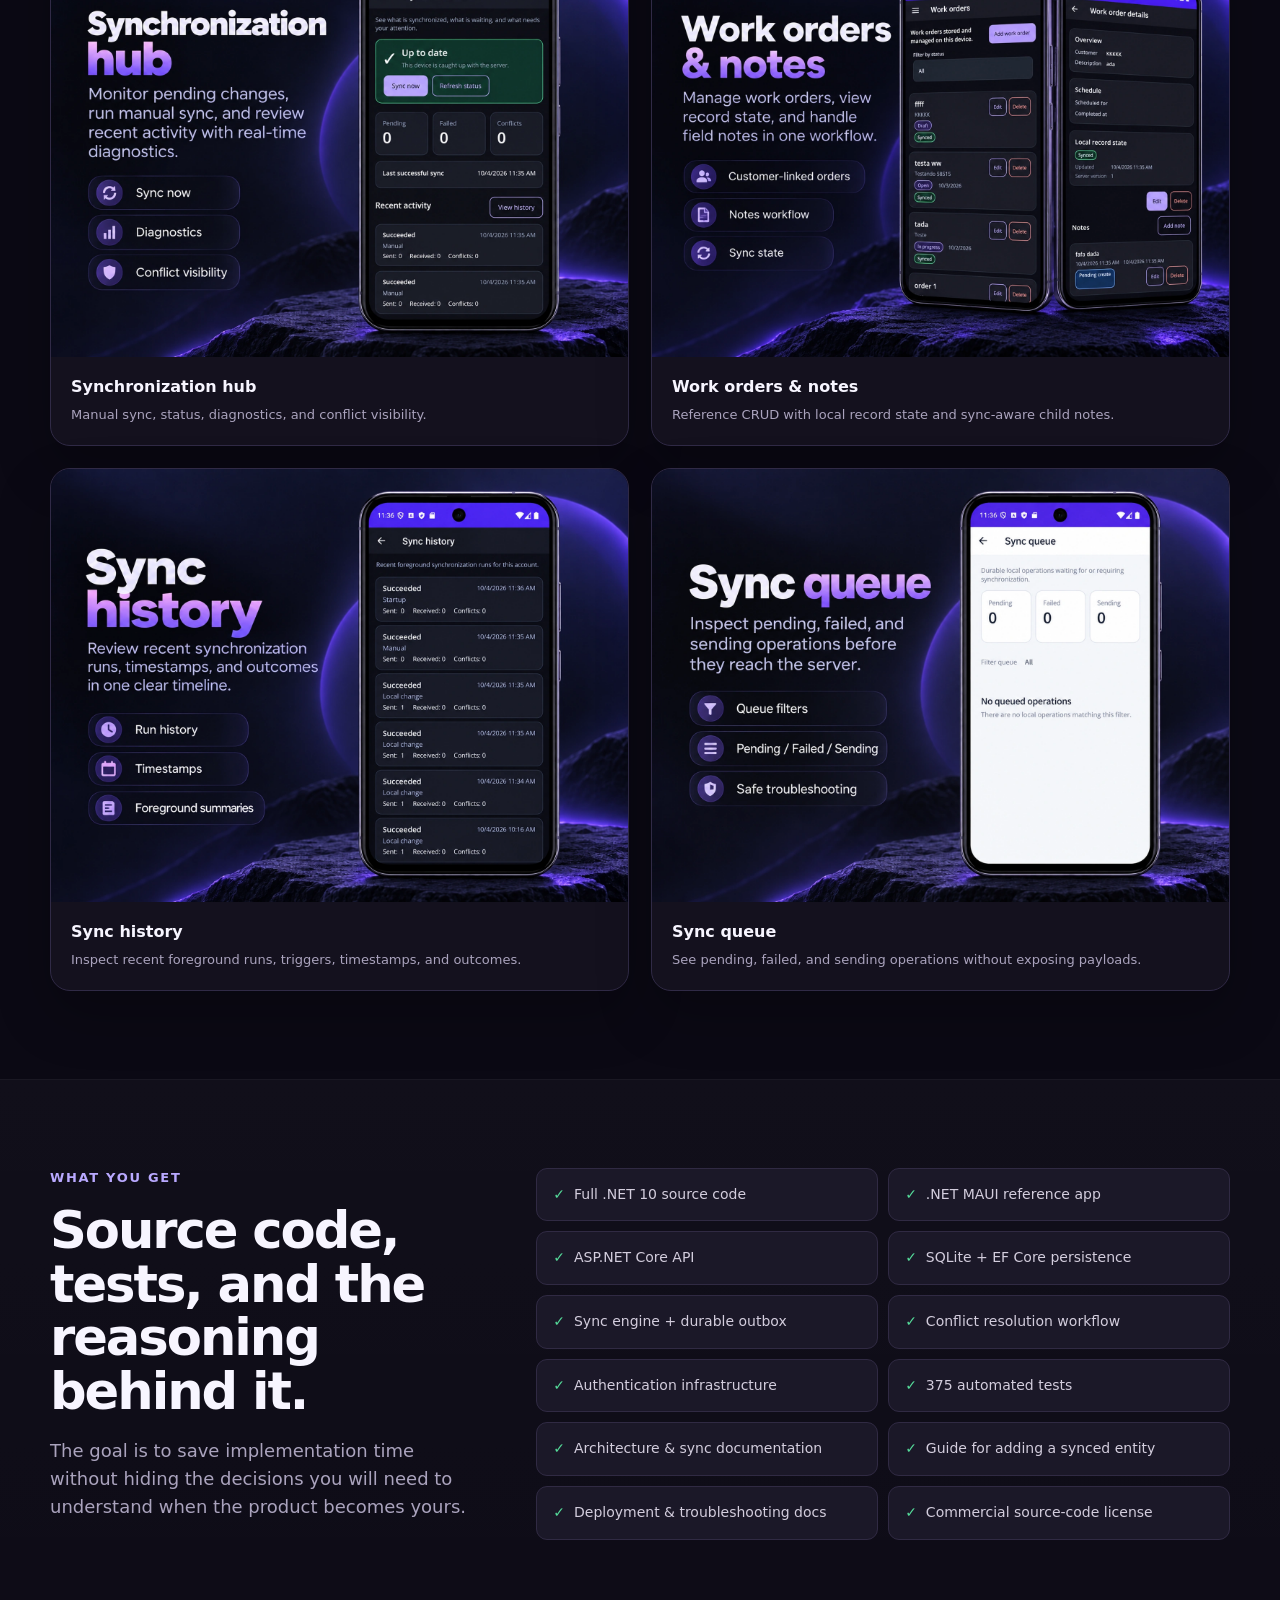
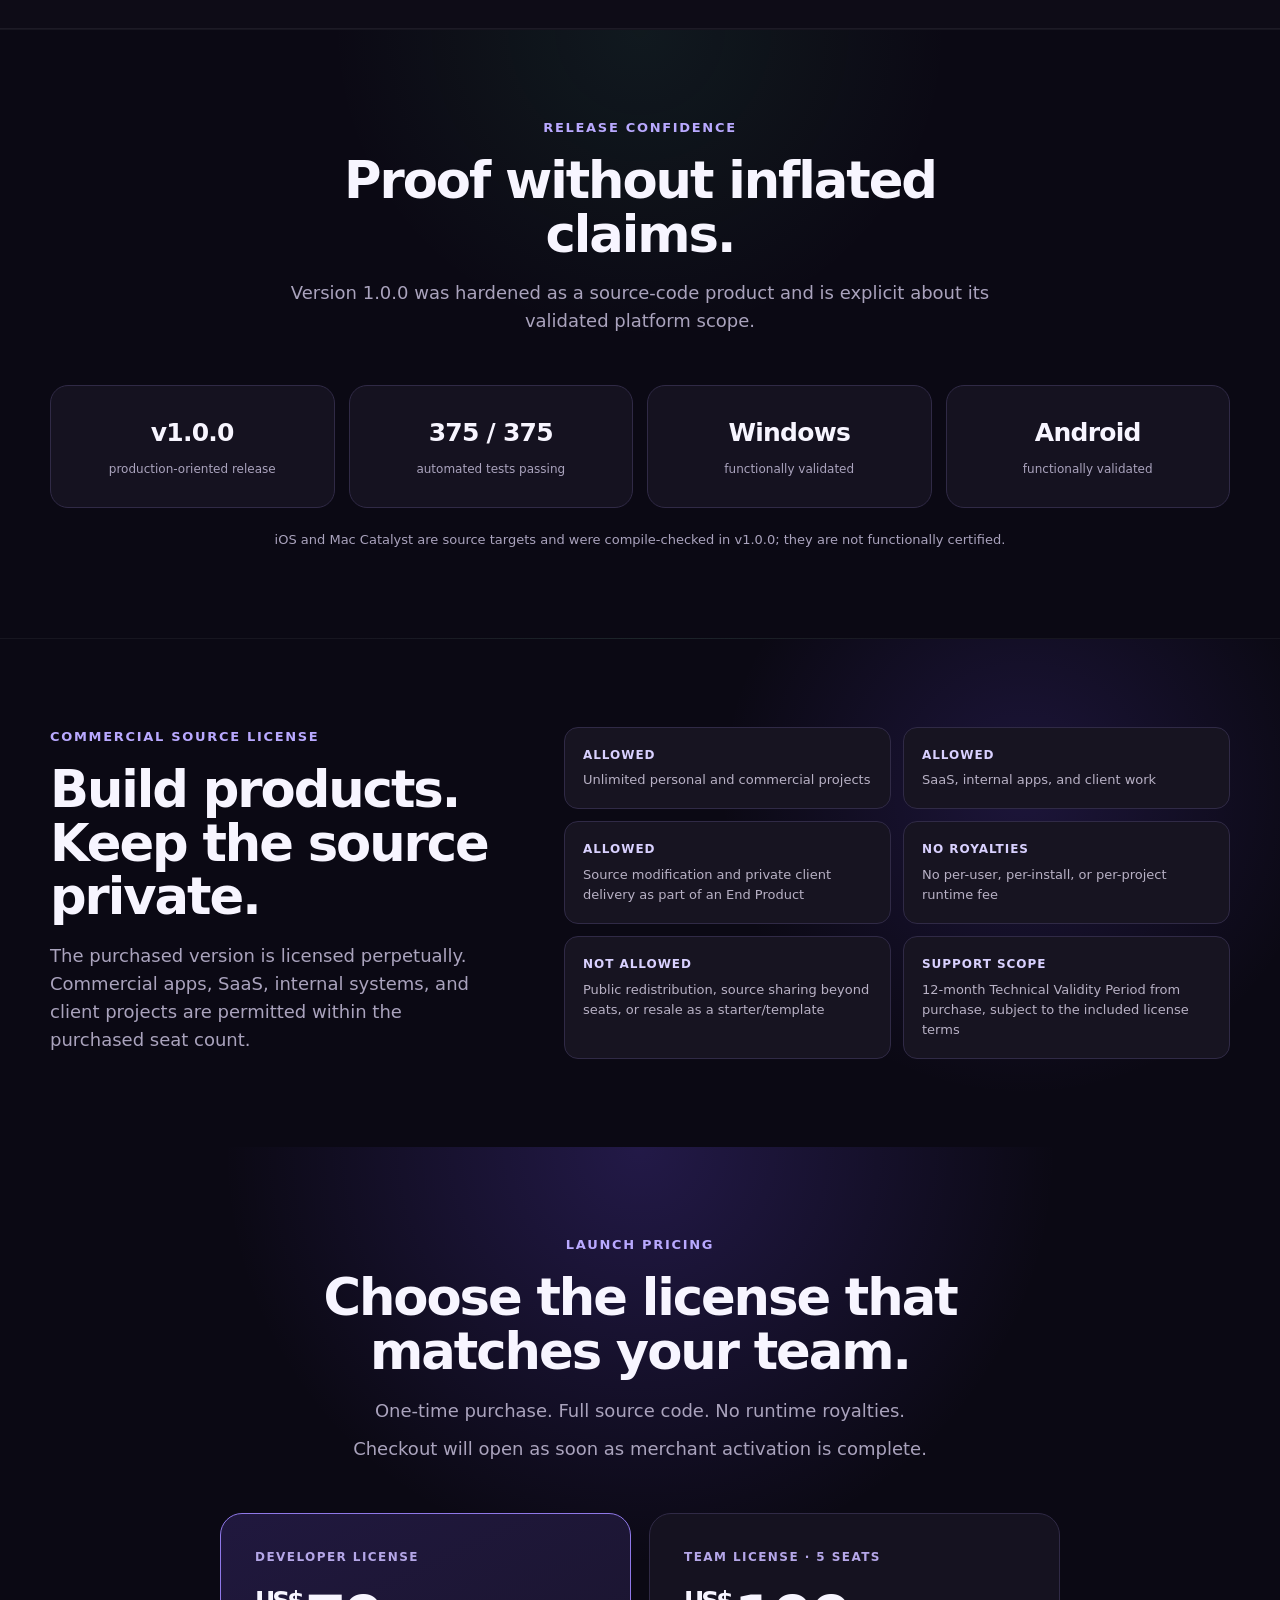
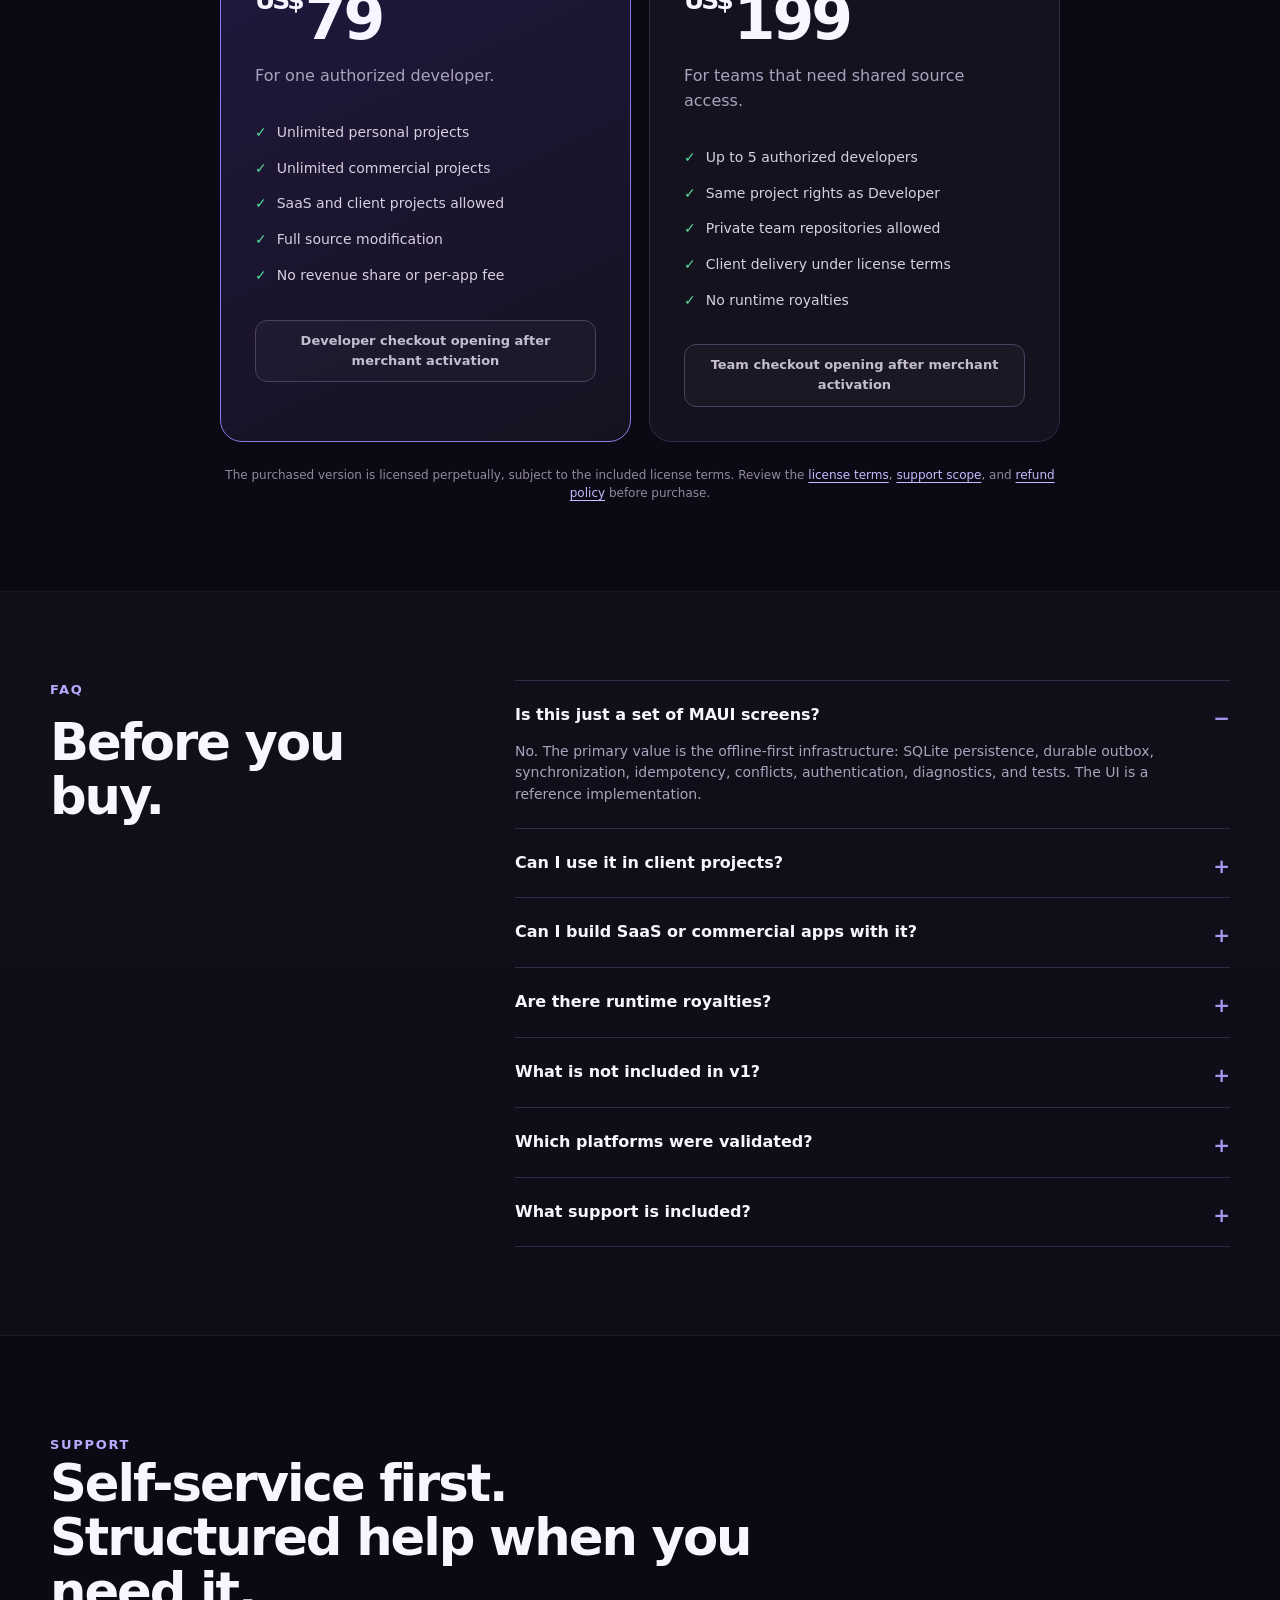
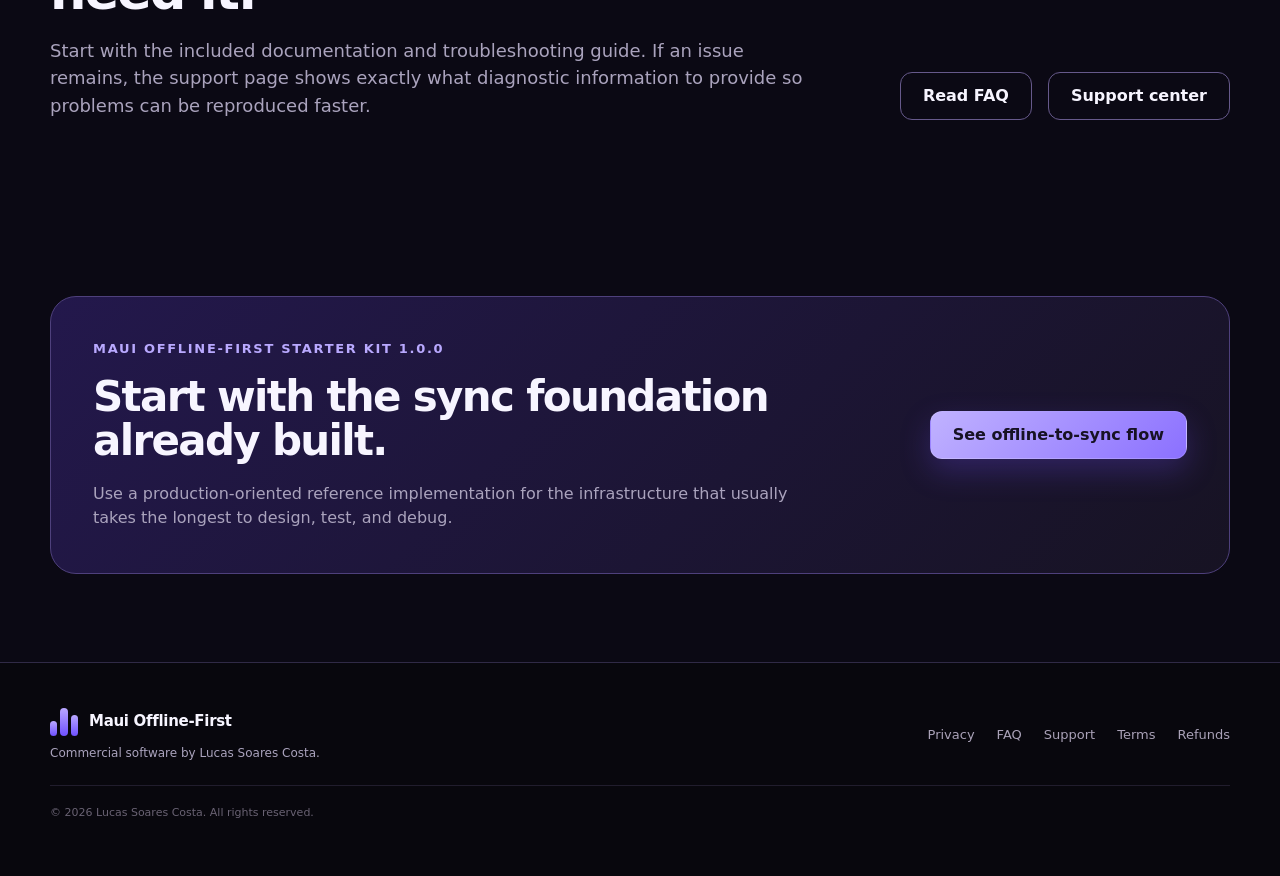
==== commit 3f790c46: "v4" ====
--- a/index.html
+++ b/index.html
@@ -18,6 +18,11 @@
   <meta property="og:url" content="https://lucascosta19.github.io/maui-offline-first-starter-kit/">
   <meta property="og:image"
     content="https://lucascosta19.github.io/maui-offline-first-starter-kit/assets/media-dashboard.webp">
+  <meta property="og:video"
+    content="https://lucascosta19.github.io/maui-offline-first-starter-kit/assets/MauiOfflineFirstKit-1.0.0-demo-web.mp4">
+  <meta property="og:video:type" content="video/mp4">
+  <meta property="og:video:width" content="1600">
+  <meta property="og:video:height" content="900">
   <meta name="twitter:card" content="summary_large_image">
   <meta name="twitter:title" content="Maui Offline-First Starter Kit">
   <meta name="twitter:description"
@@ -106,9 +111,13 @@
         </div>
         <div class="demo-card">
           <div class="demo-preview">
-            <img src="assets/media-sync.webp" width="1600" height="1200"
-              alt="Synchronization hub showing the observable sync lifecycle">
-            <div class="demo-preview-label"><span aria-hidden="true">●</span> Offline-to-sync flow</div>
+            <video controls muted playsinline preload="metadata"
+              poster="assets/maui-offline-first-demo-poster.webp"
+              aria-label="68-second demonstration of offline CRUD, local queue, reconnection, synchronization, and sync history">
+              <source src="assets/MauiOfflineFirstKit-1.0.0-demo-web.mp4" type="video/mp4">
+              Your browser does not support HTML video. You can
+              <a href="assets/MauiOfflineFirstKit-1.0.0-demo-web.mp4">download the demo video</a>.
+            </video>
           </div>
           <ol class="demo-steps" aria-label="Offline-to-sync lifecycle">
             <li><strong>01</strong><span>Offline CRUD</span></li>
--- a/styles.css
+++ b/styles.css
@@ -372,31 +372,13 @@
   background: #0d0b18
 }
 
-.demo-preview img {
+.demo-preview img,
+.demo-preview video {
+  display: block;
   width: 100%;
   height: auto;
-  aspect-ratio: 4/3;
+  aspect-ratio: 16/9;
   object-fit: cover
-}
-
-.demo-preview-label {
-  position: absolute;
-  left: 16px;
-  bottom: 16px;
-  display: inline-flex;
-  align-items: center;
-  gap: 8px;
-  padding: 9px 12px;
-  border: 1px solid rgba(255, 255, 255, .12);
-  border-radius: 999px;
-  background: rgba(11, 9, 20, .84);
-  backdrop-filter: blur(12px);
-  font-size: 12px;
-  font-weight: 800
-}
-
-.demo-preview-label span {
-  color: var(--green)
 }
 
 .demo-steps {
@@ -1158,11 +1140,6 @@
     border-radius: 18px
   }
 
-  .demo-preview-label {
-    left: 10px;
-    bottom: 10px
-  }
-
   .section-support .cta-row {
     display: grid;
     grid-template-columns: 1fr
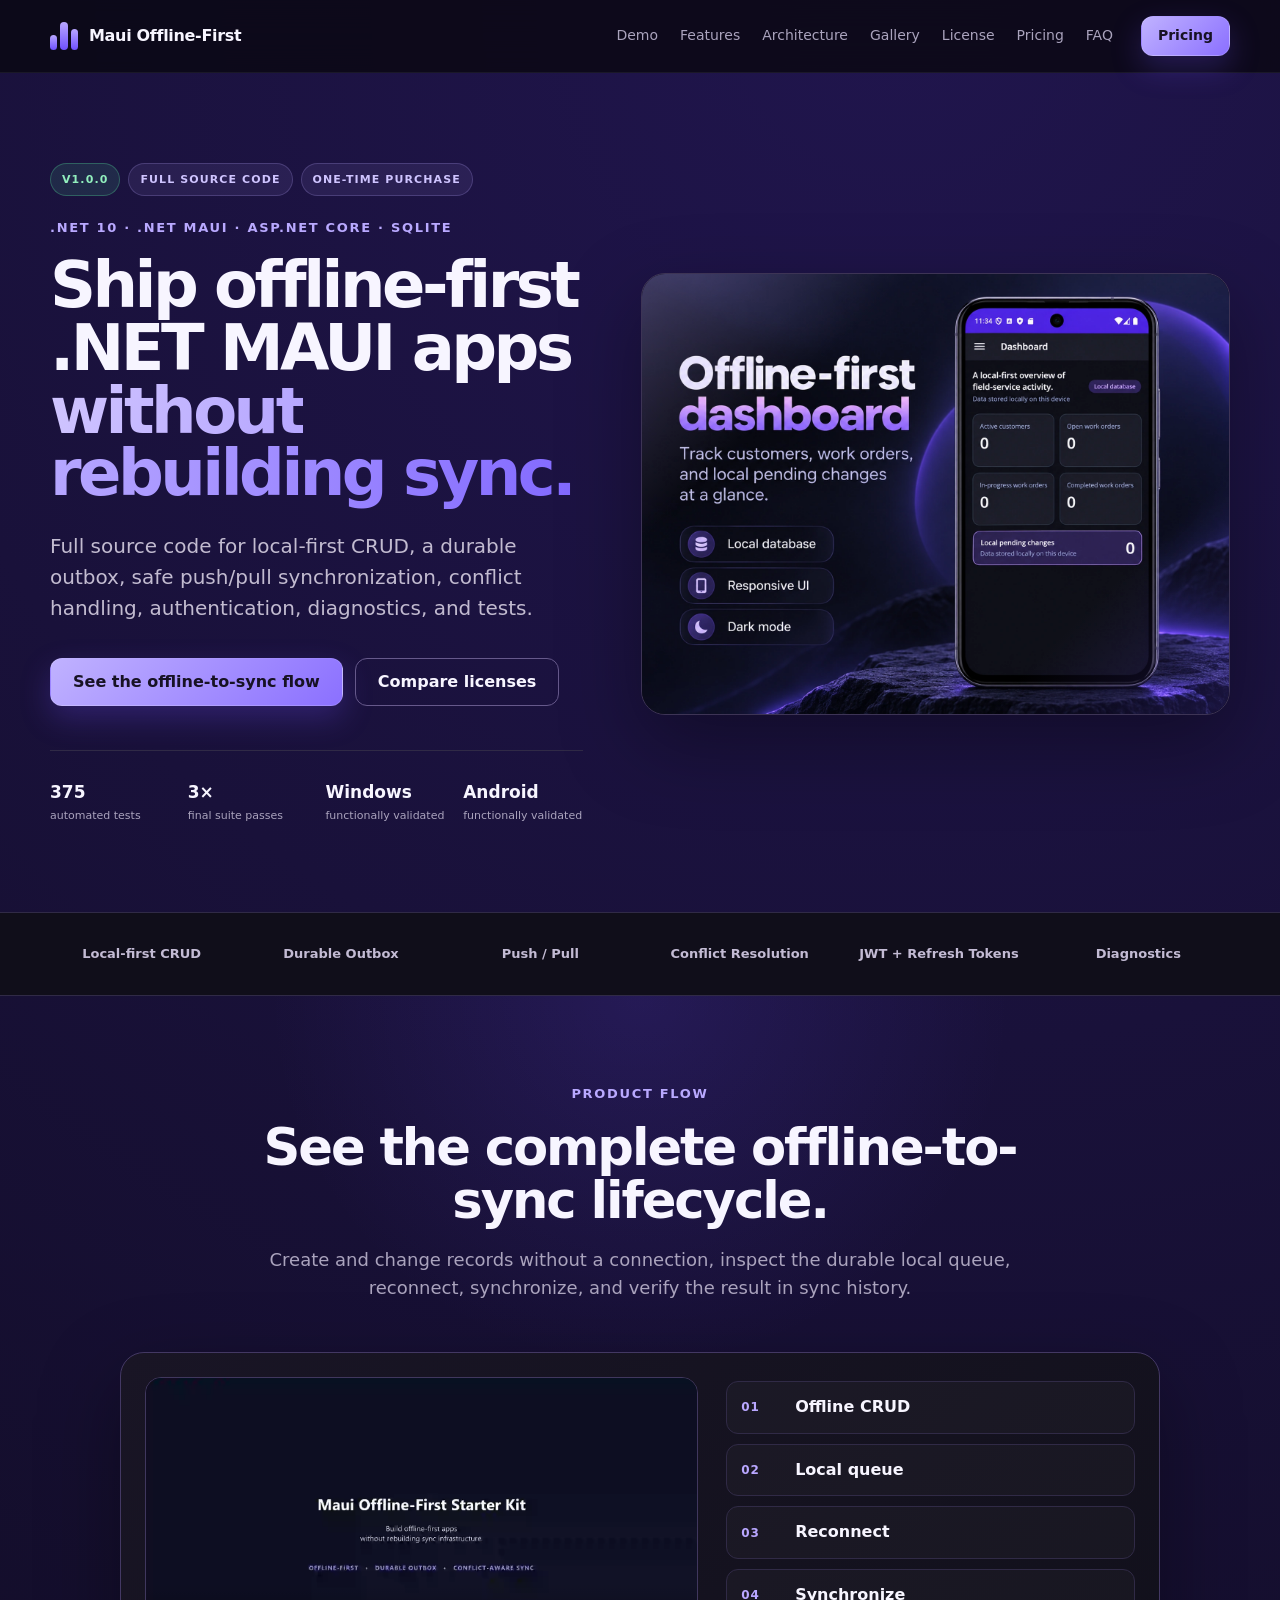
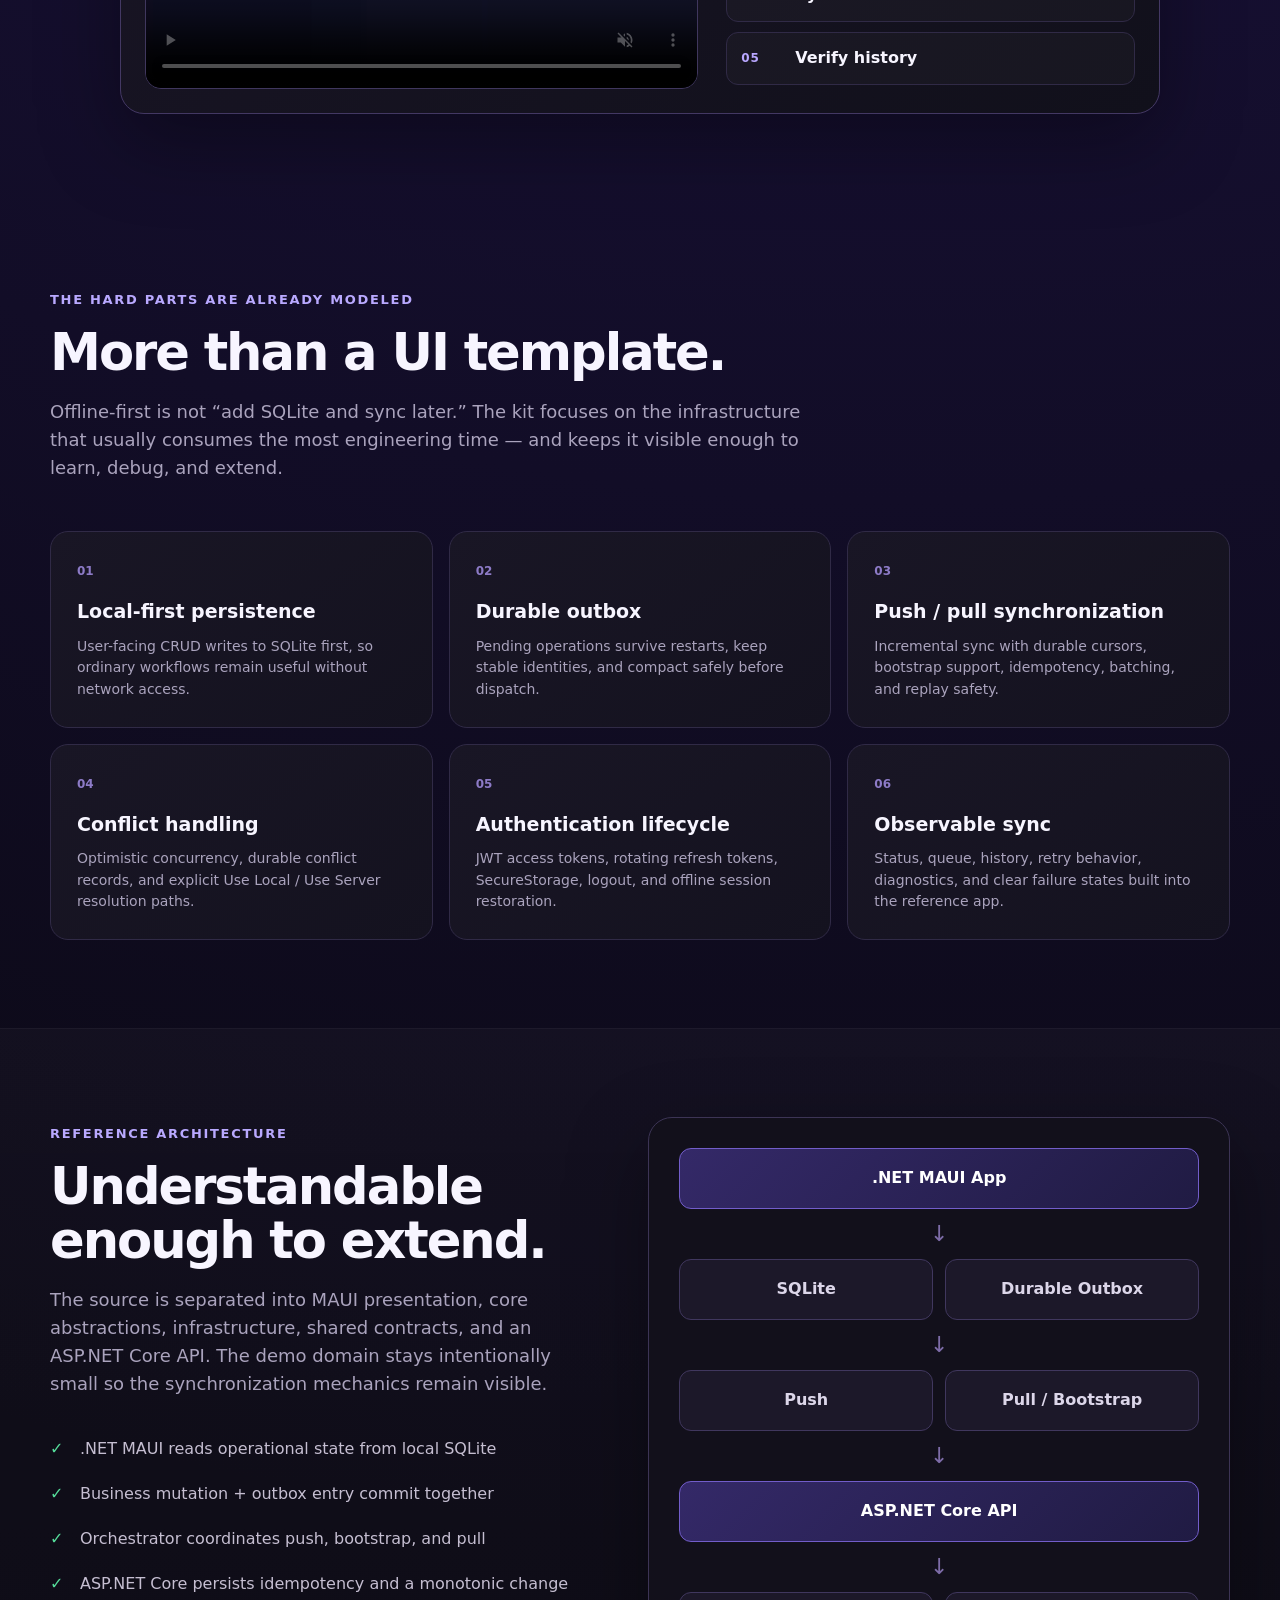
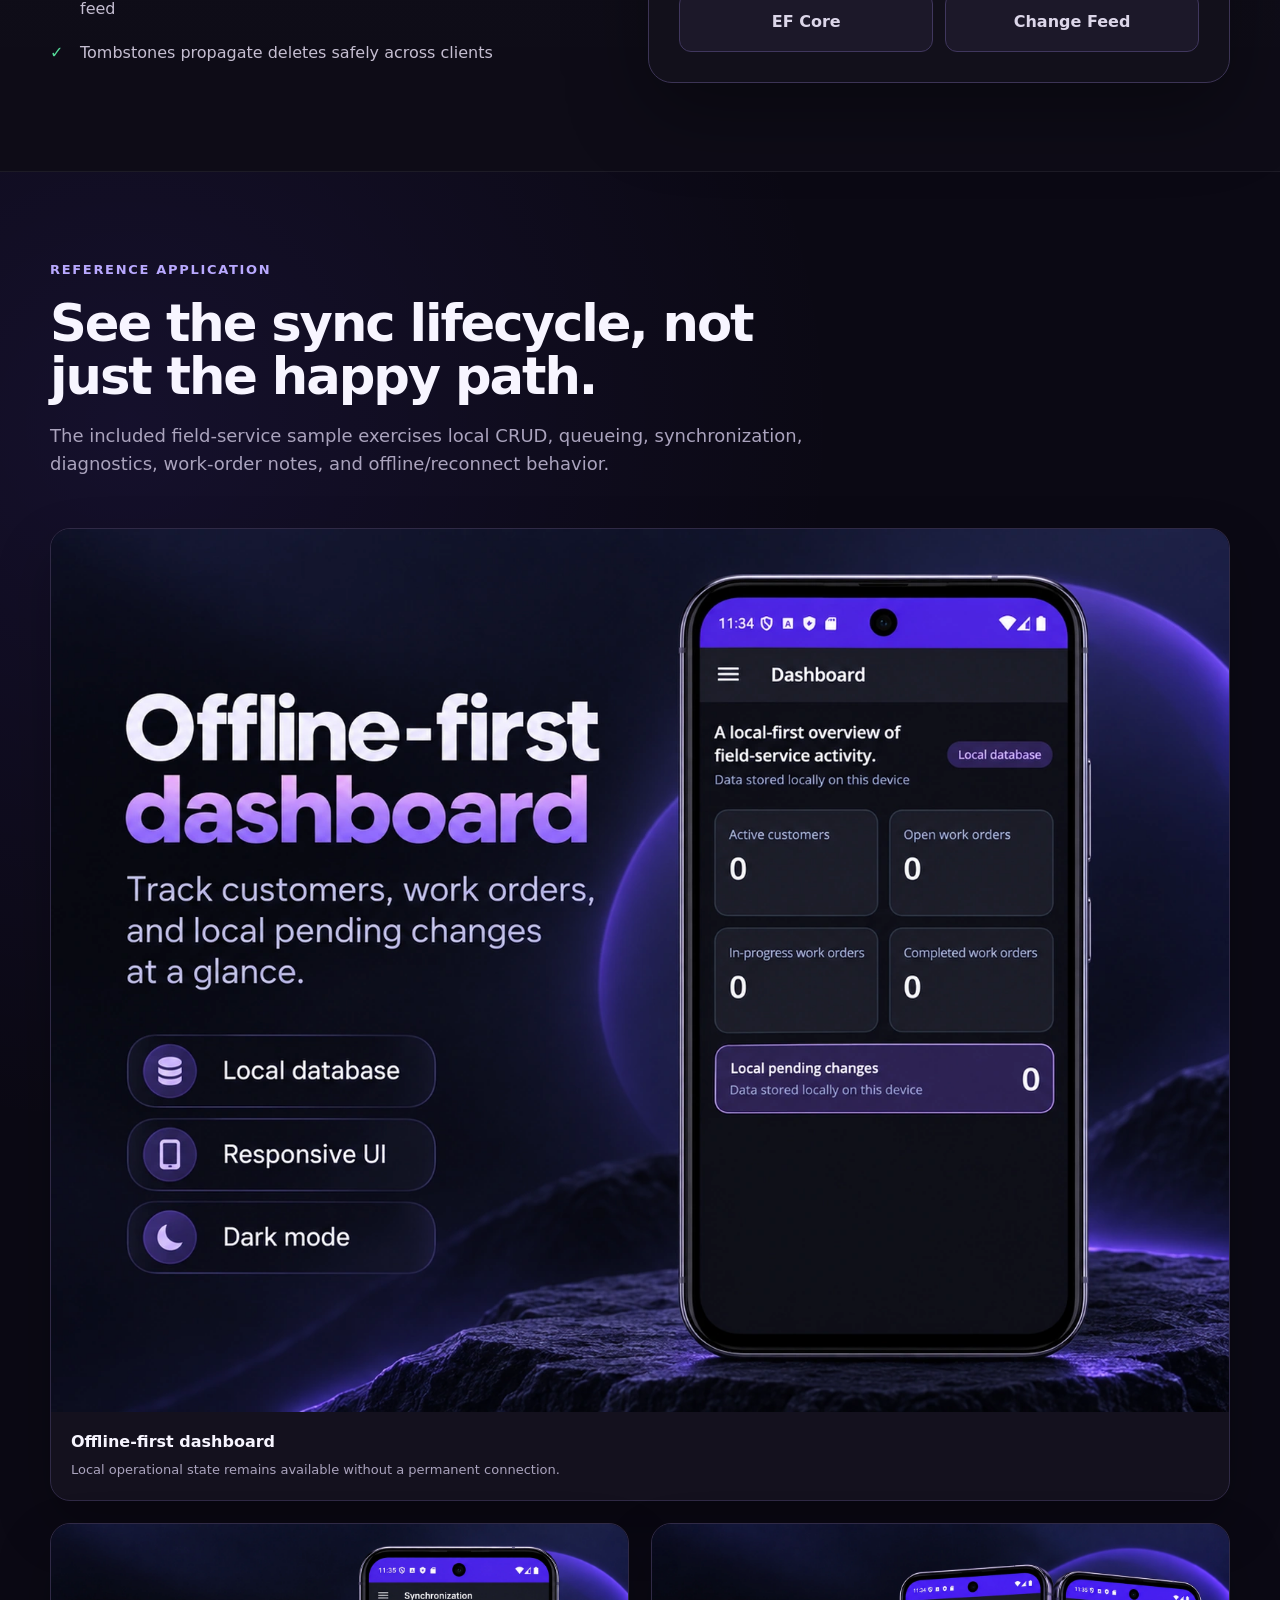
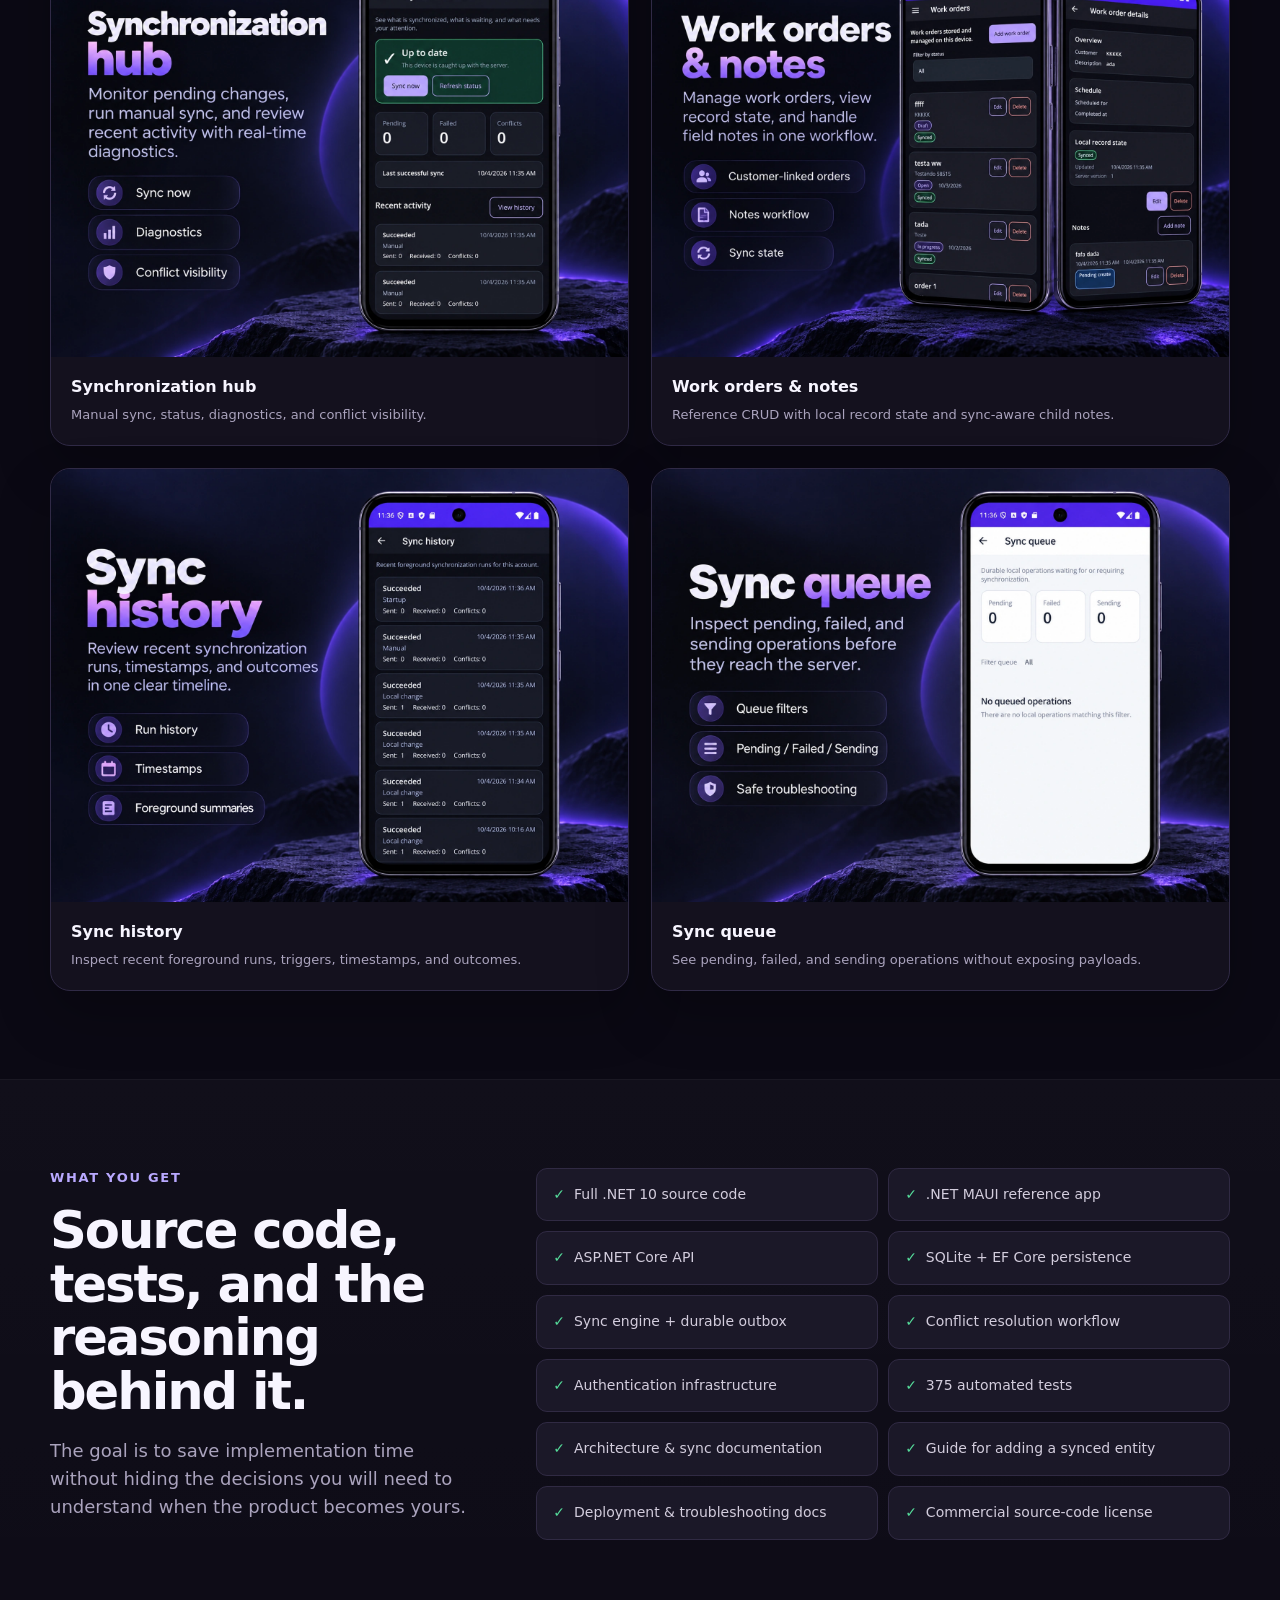
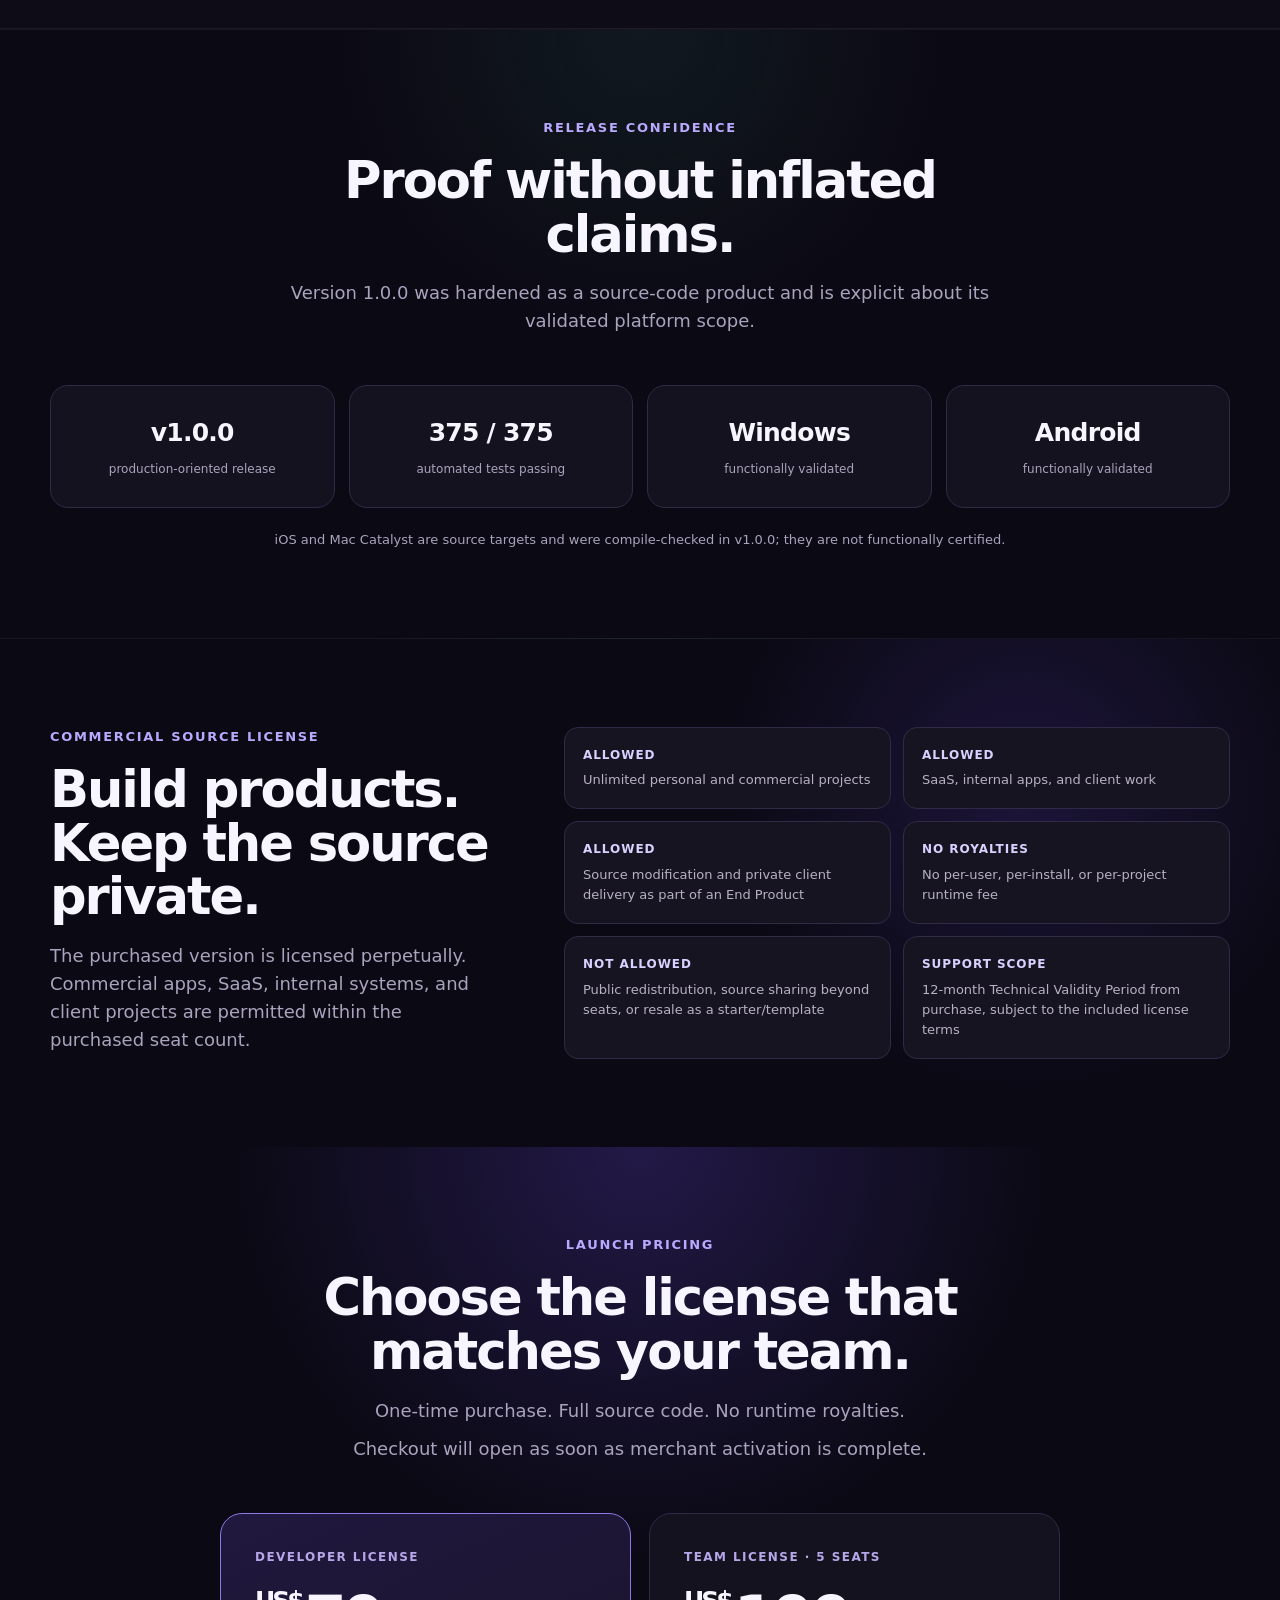
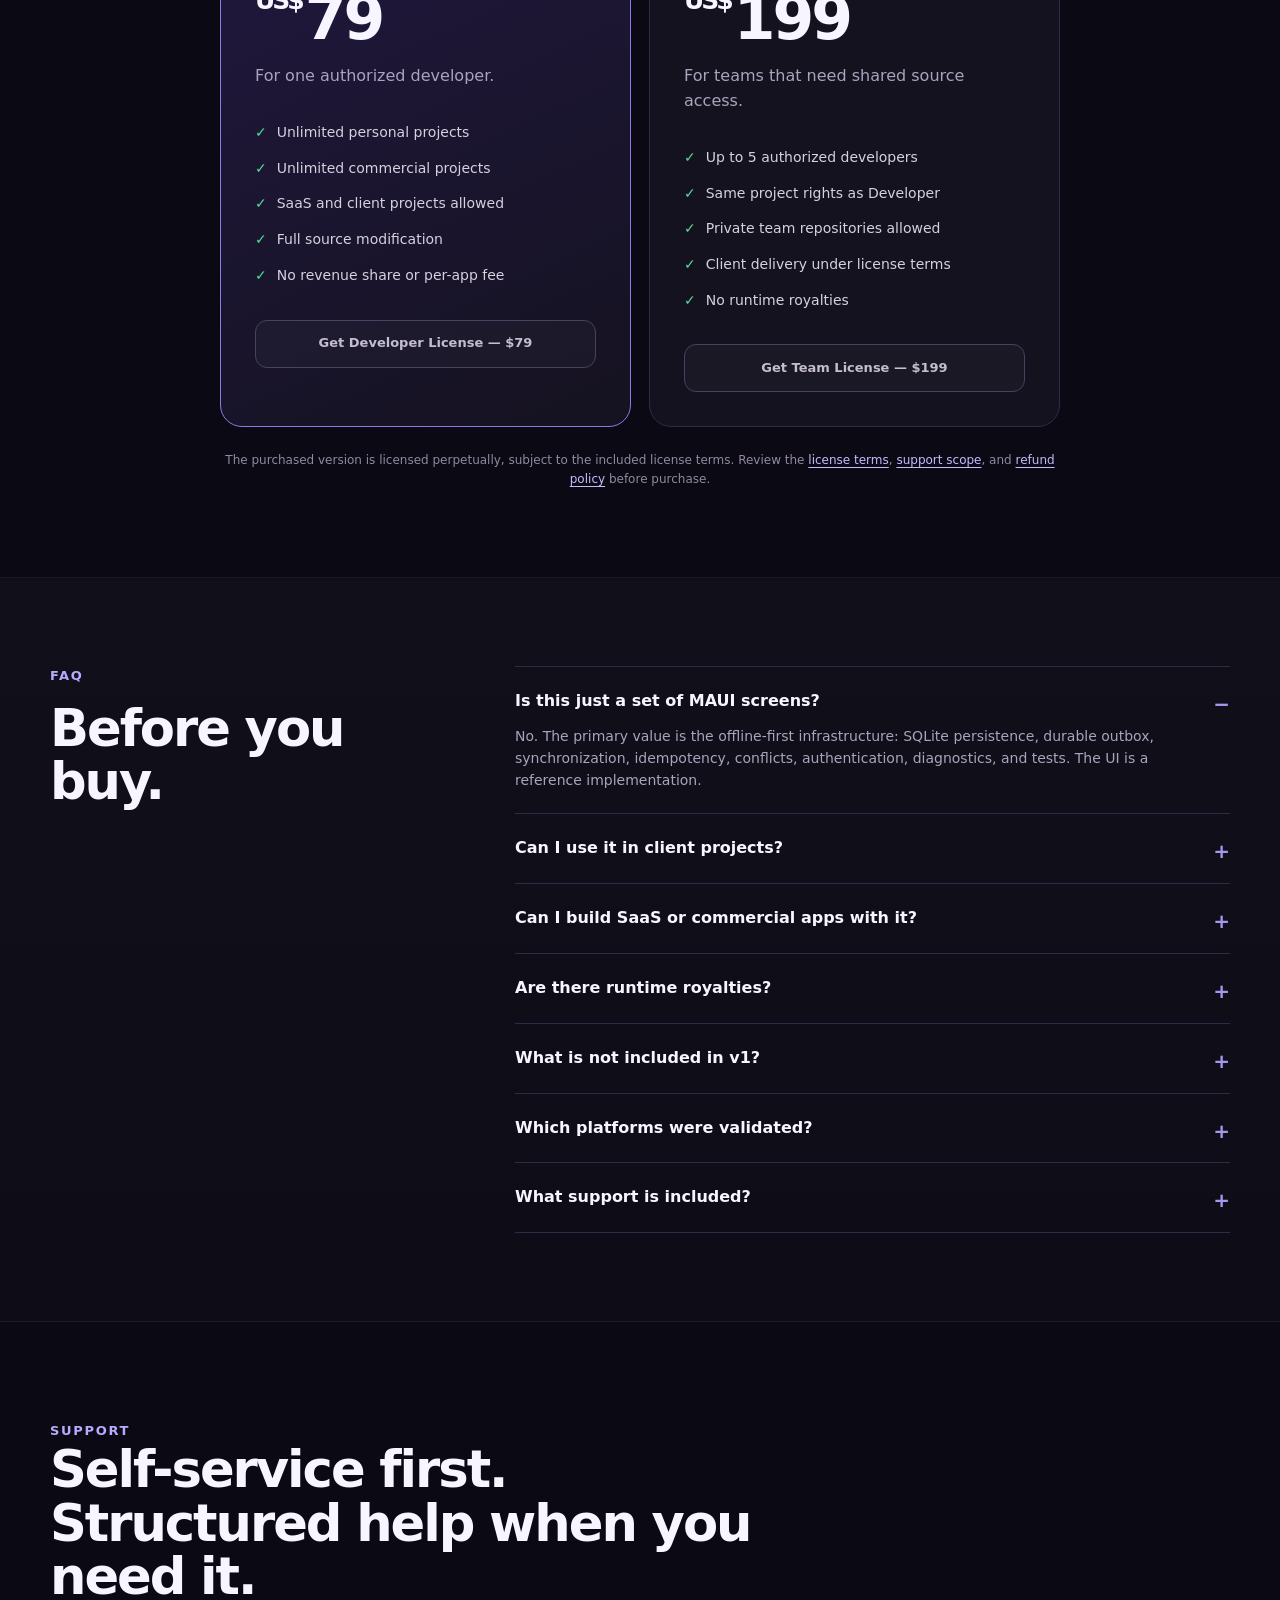
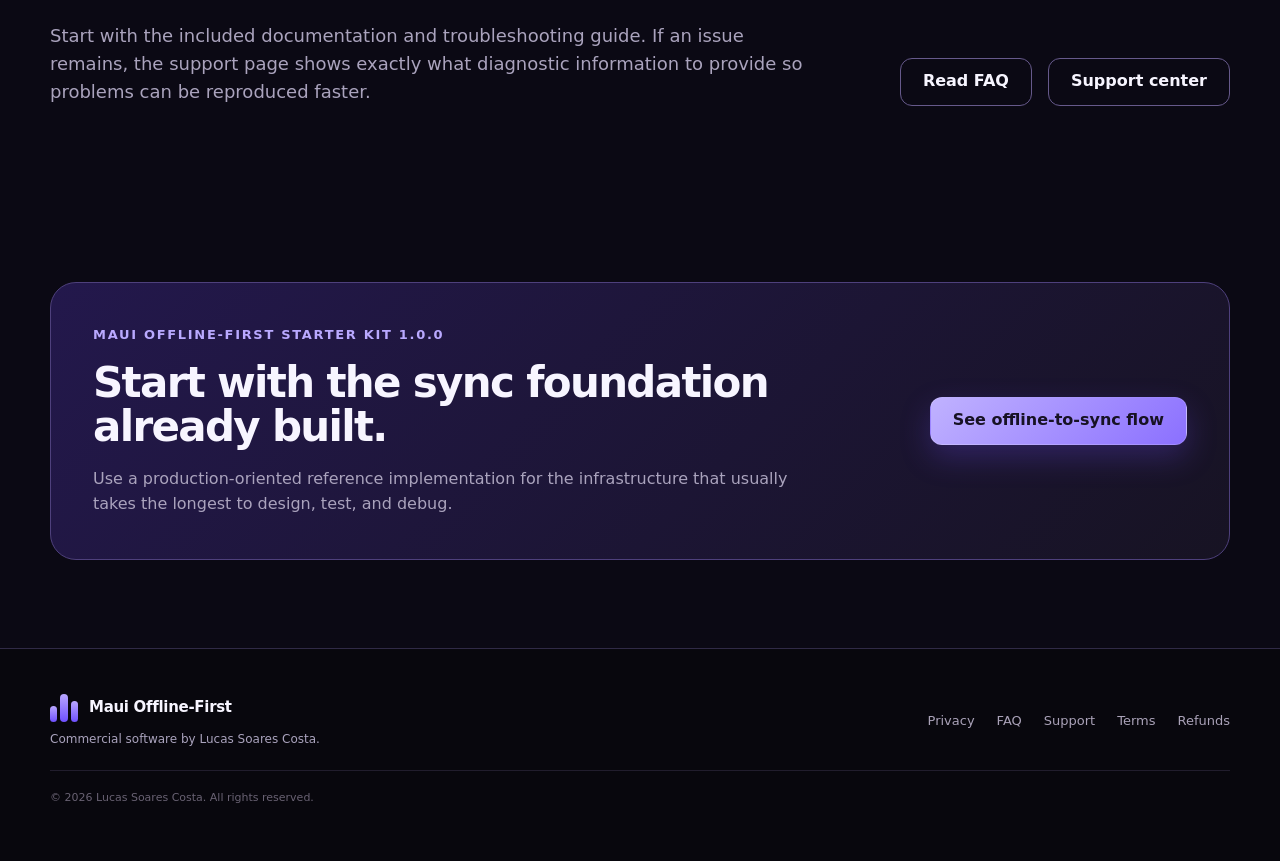
==== commit 43860521: "lk" ====
--- a/index.html
+++ b/index.html
@@ -111,8 +111,7 @@
         </div>
         <div class="demo-card">
           <div class="demo-preview">
-            <video controls muted playsinline preload="metadata"
-              poster="assets/maui-offline-first-demo-poster.webp"
+            <video controls muted playsinline preload="metadata" poster="assets/maui-offline-first-demo-poster.webp"
               aria-label="68-second demonstration of offline CRUD, local queue, reconnection, synchronization, and sync history">
               <source src="assets/MauiOfflineFirstKit-1.0.0-demo-web.mp4" type="video/mp4">
               Your browser does not support HTML video. You can
@@ -332,7 +331,12 @@
               <li>Full source modification</li>
               <li>No revenue share or per-app fee</li>
             </ul>
-            <div class="availability-note" role="status">Developer checkout opening after merchant activation</div>
+            <div class="availability-note" role="status">
+              <a
+                href="https://lucassoares34.gumroad.com/l/maui-offline-first-starter-kit?option=l7nQNAxDZfQpfjhwpVNjSw%3D%3D">
+                Get Developer License — $79
+              </a>
+            </div>
           </article>
           <article class="price-card">
             <div class="price-label">Team License · 5 seats</div>
@@ -345,7 +349,12 @@
               <li>Client delivery under license terms</li>
               <li>No runtime royalties</li>
             </ul>
-            <div class="availability-note" role="status">Team checkout opening after merchant activation</div>
+            <div class="availability-note" role="status">
+              <a
+                href="https://lucassoares34.gumroad.com/l/maui-offline-first-starter-kit?option=QP60flRto5H9uLiBRCoHxw%3D%3D">
+                Get Team License — $199
+              </a>
+            </div>
           </article>
         </div>
         <p class="license-note">The purchased version is licensed perpetually, subject to the included license terms.
@@ -453,4 +462,4 @@
   </script>
 </body>
 
-</html>
+</html>
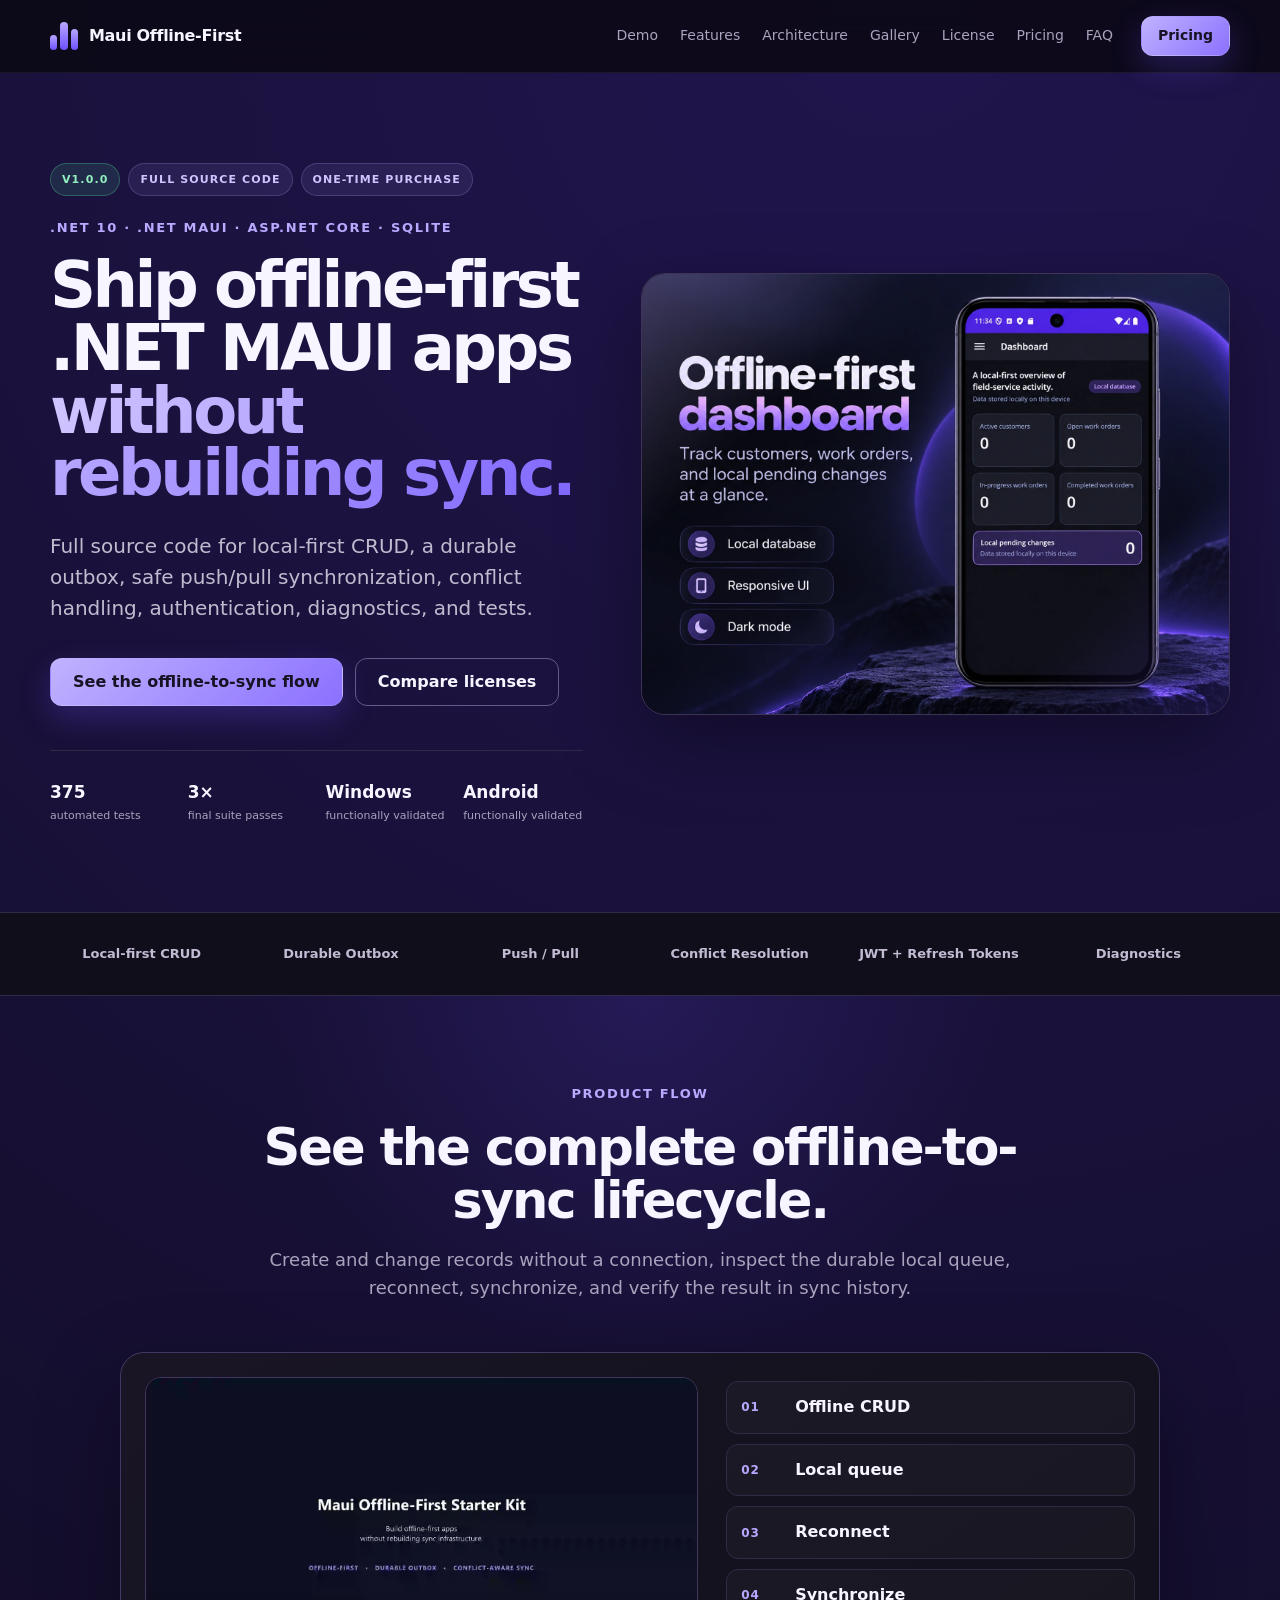
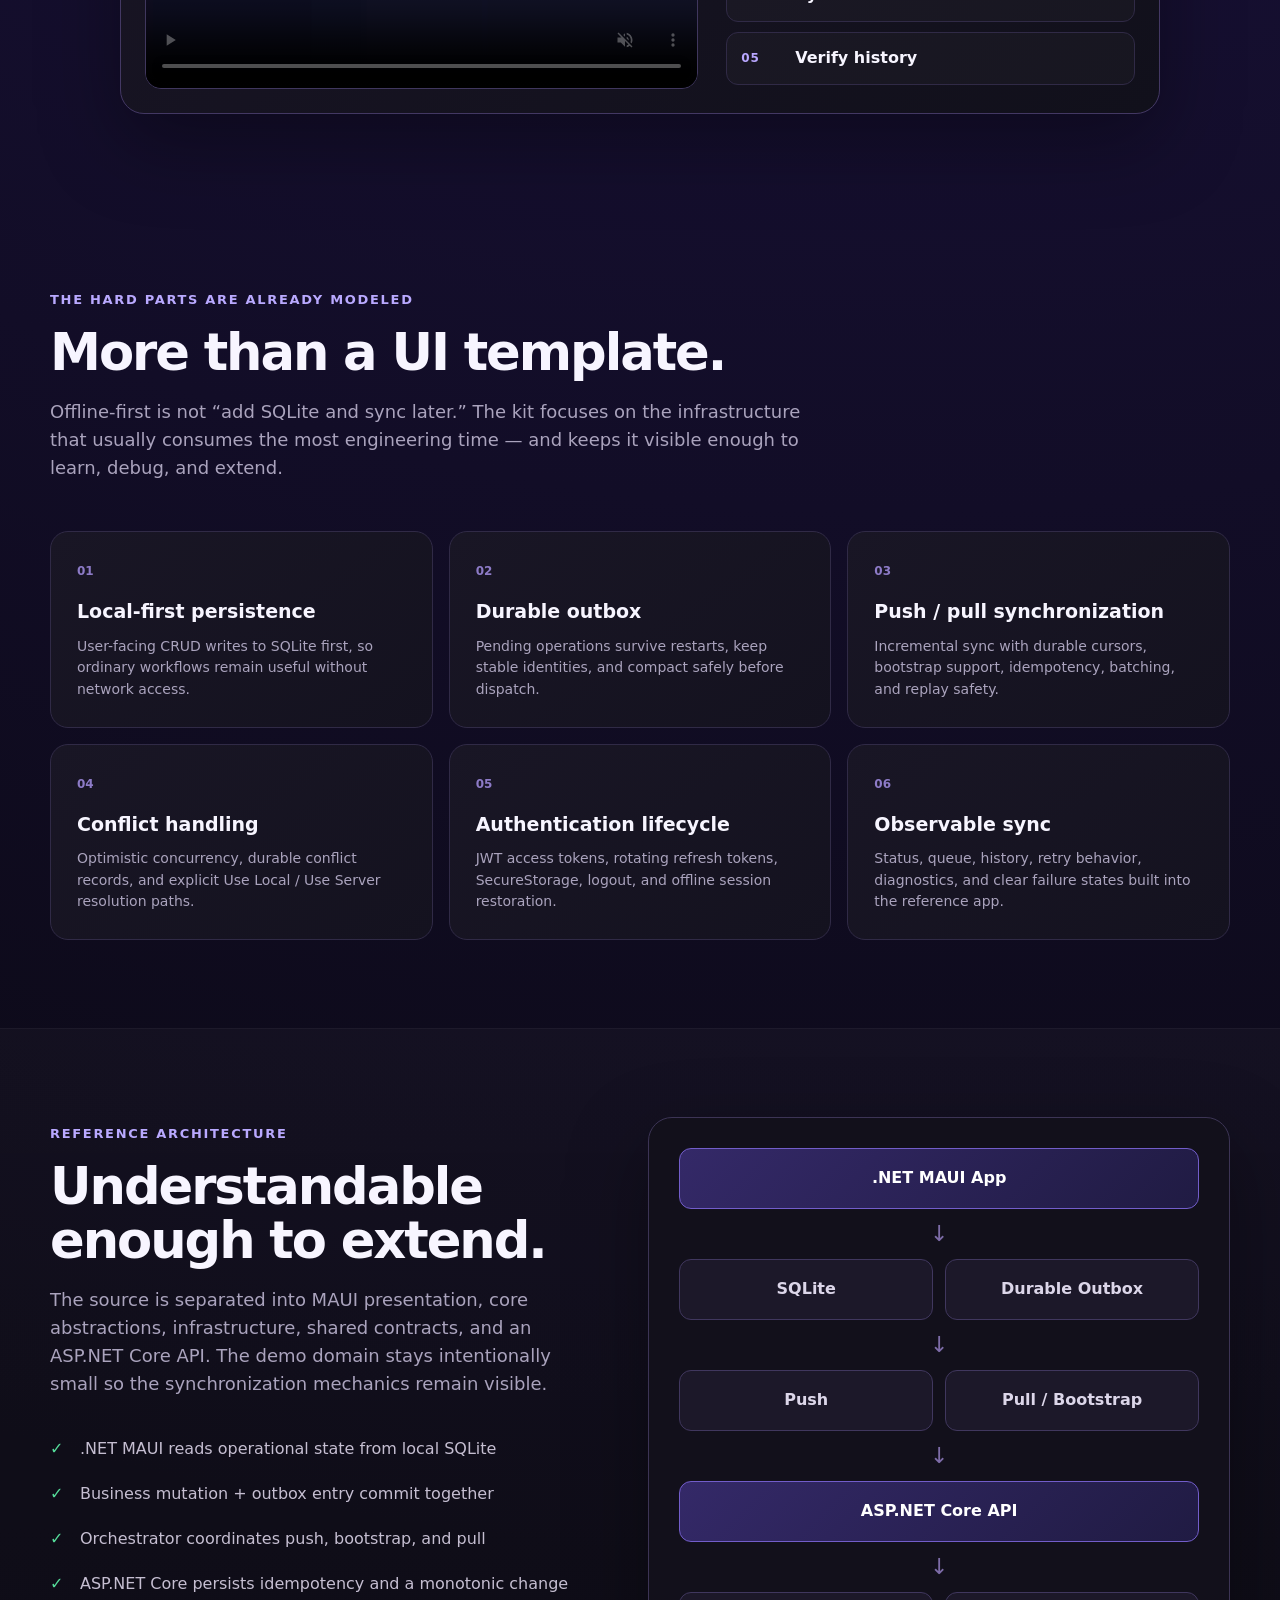
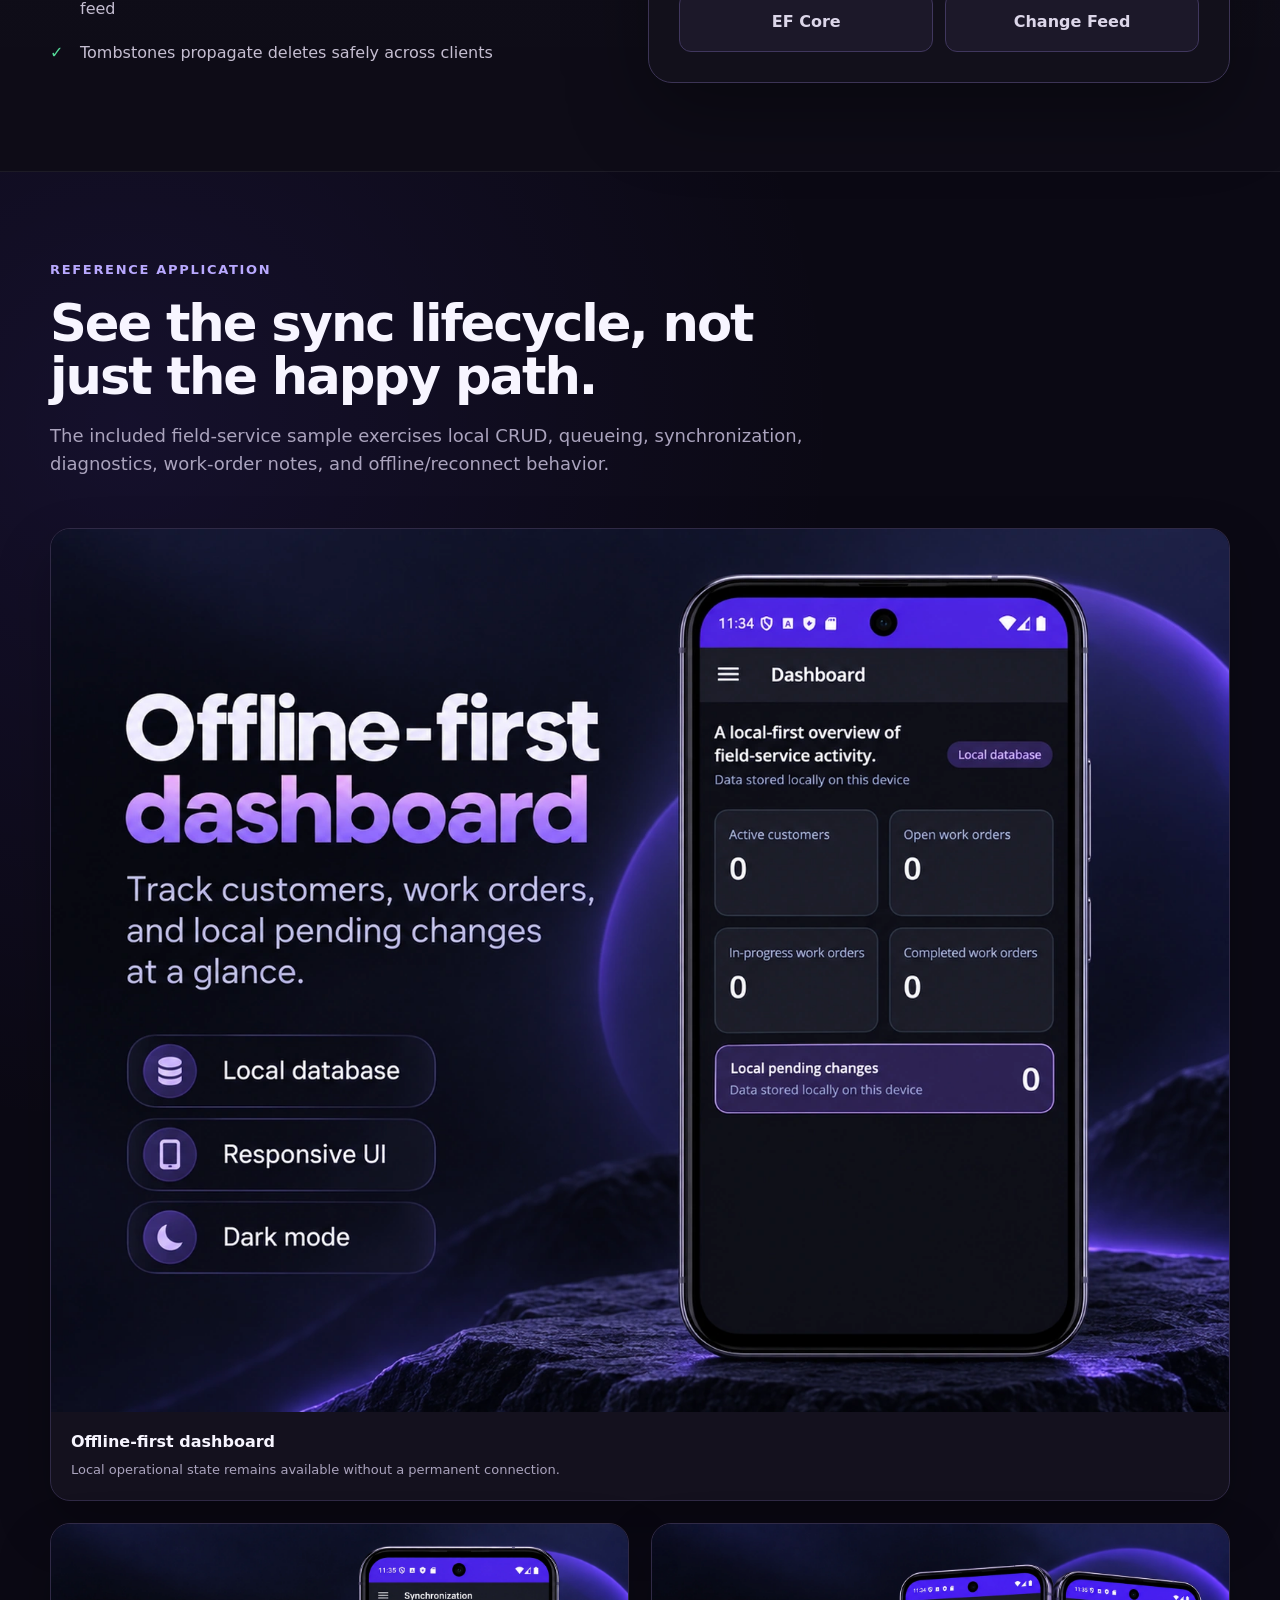
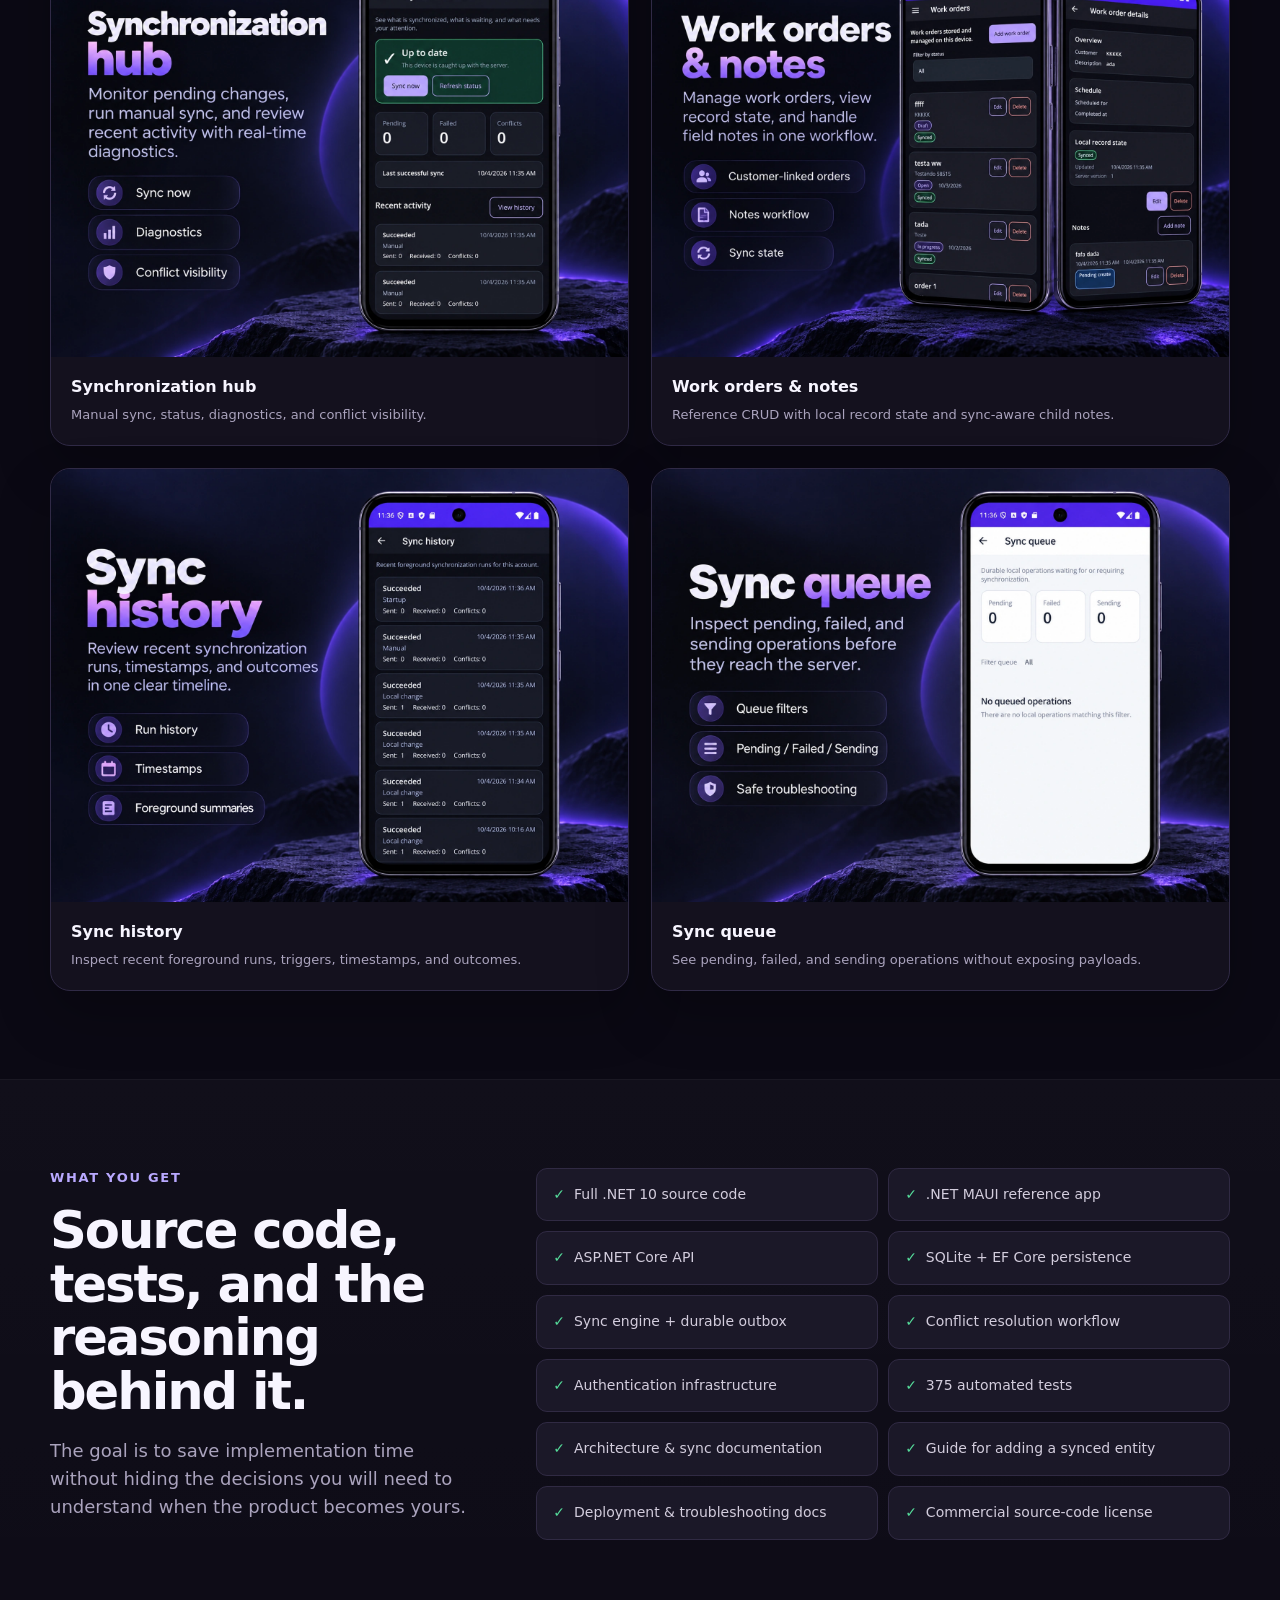
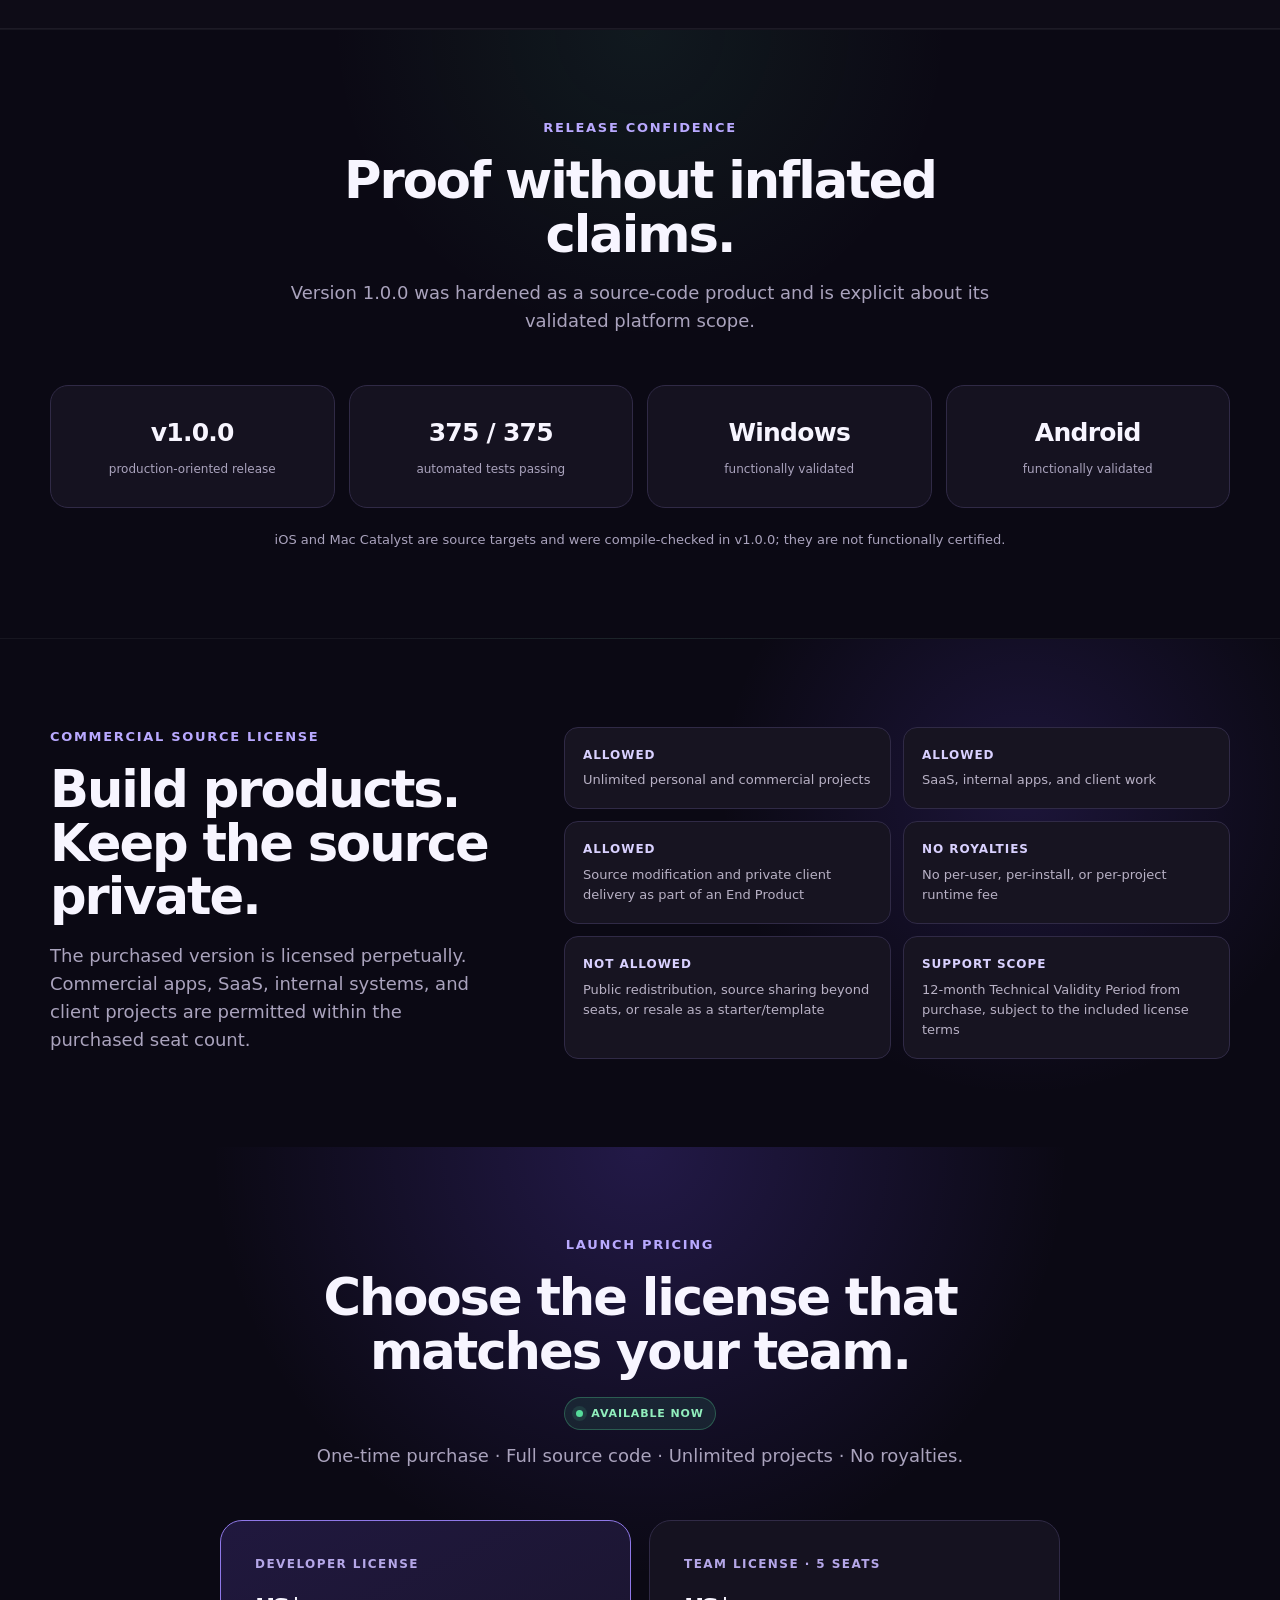
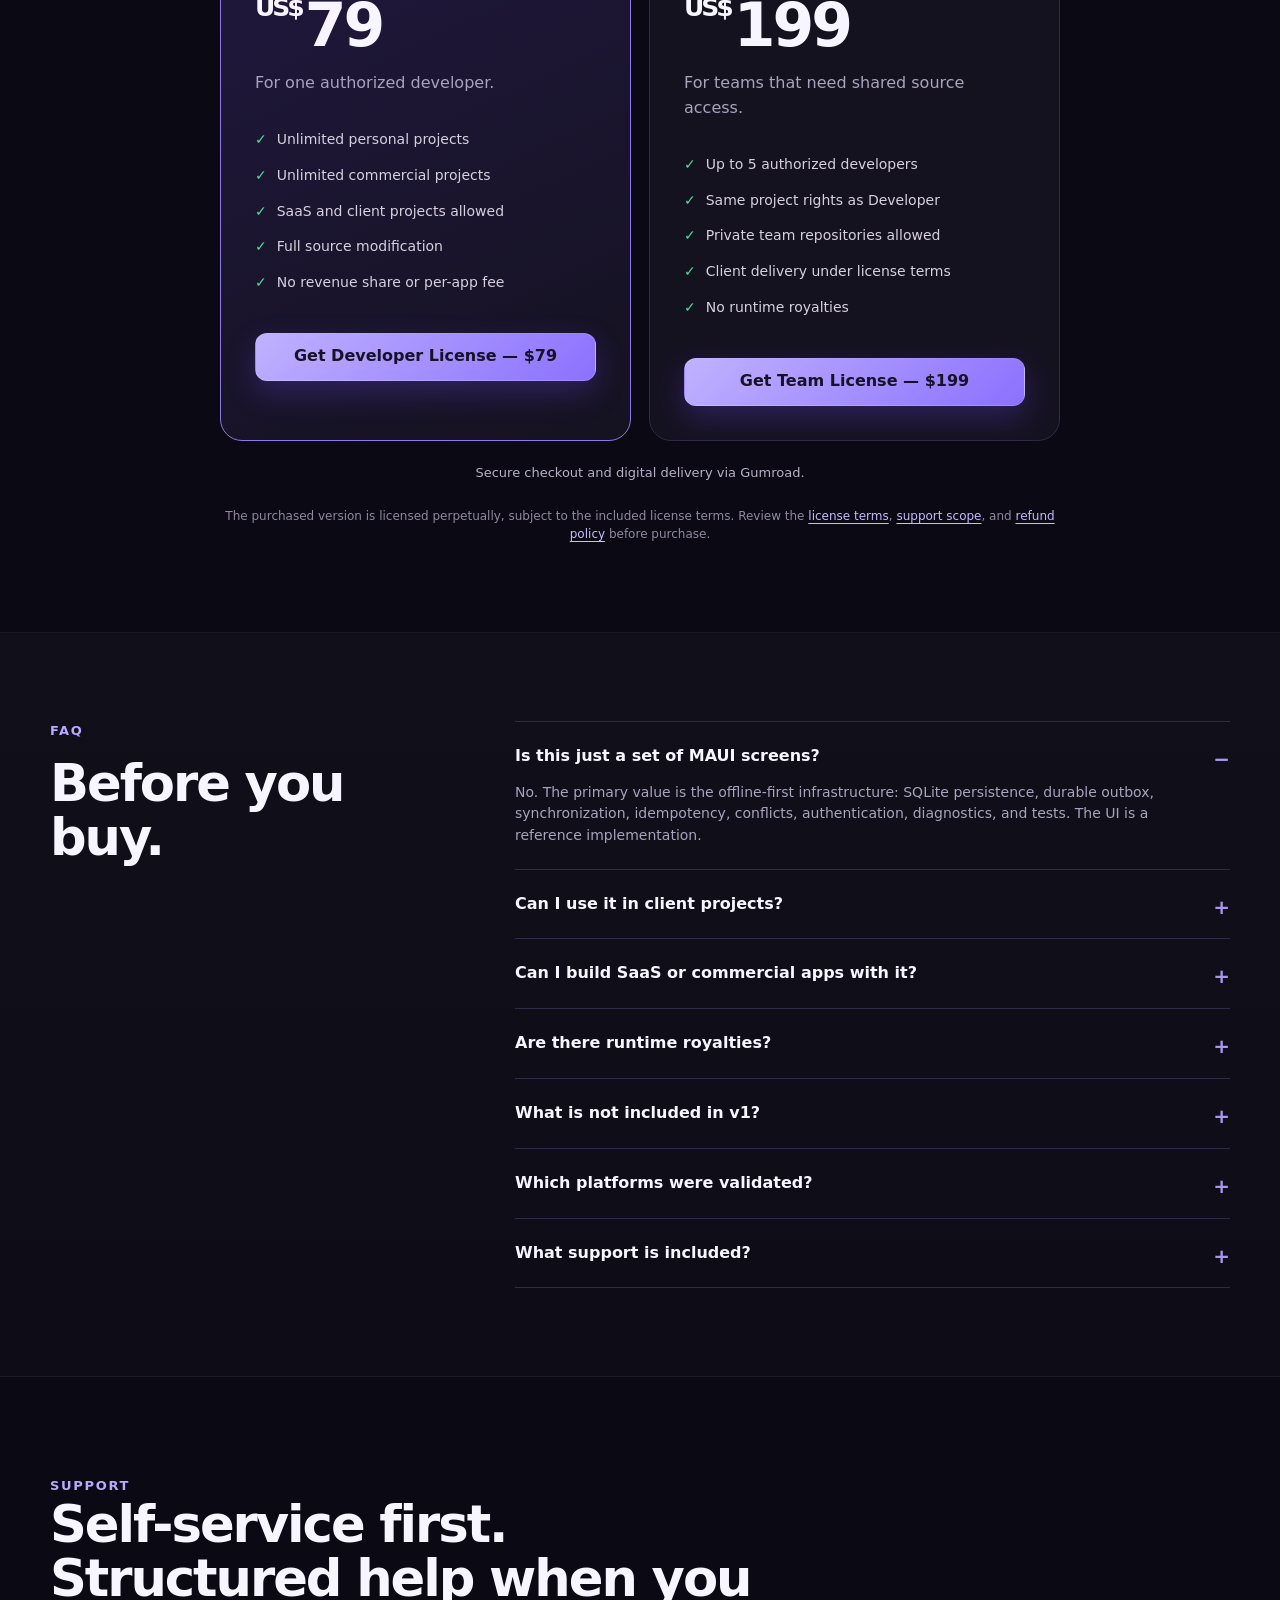
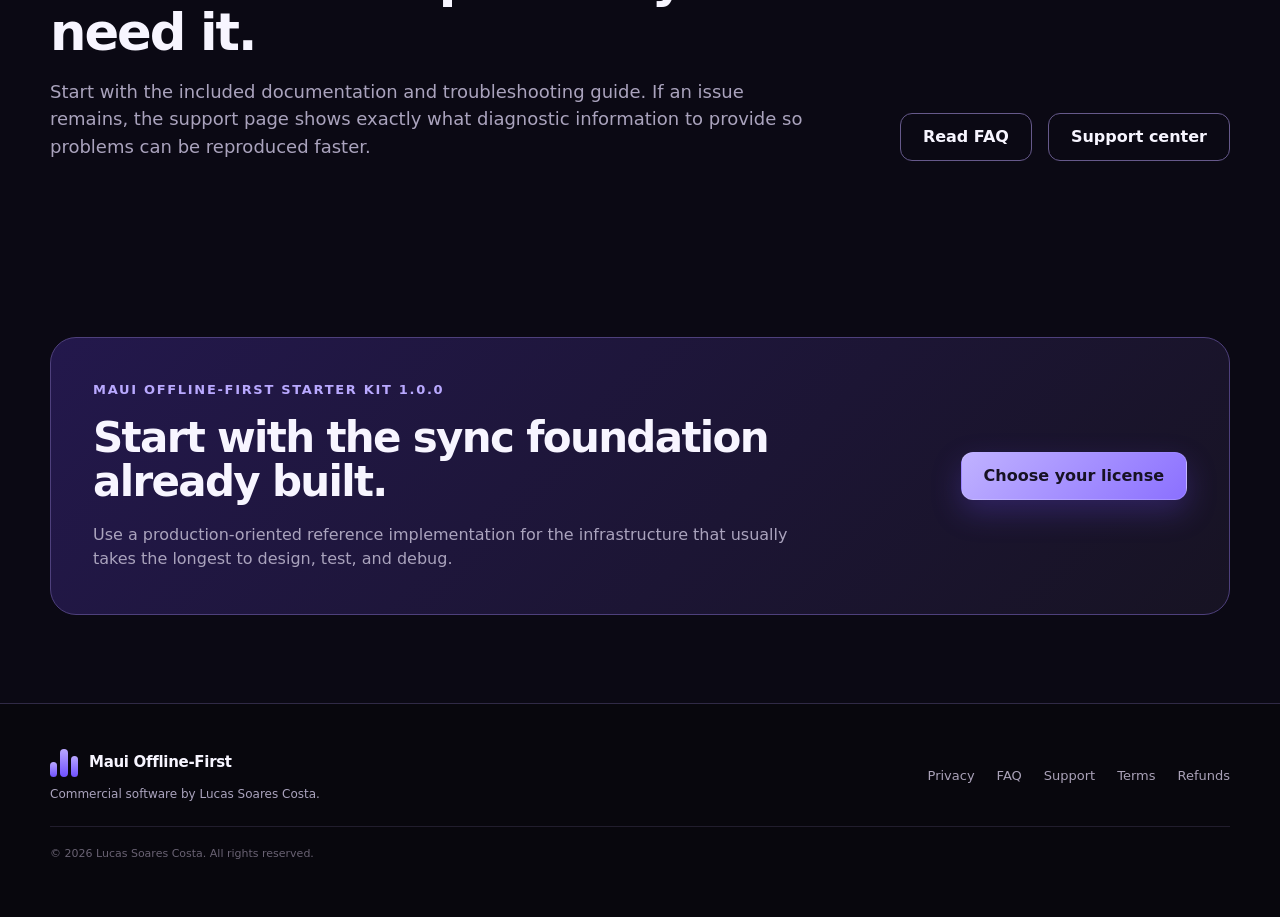
==== commit ed548d1d: "lk" ====
--- a/index.html
+++ b/index.html
@@ -316,8 +316,8 @@
         <div class="section-heading centered">
           <div class="eyebrow">Launch pricing</div>
           <h2>Choose the license that matches your team.</h2>
-          <p class="pricing-lead">One-time purchase. Full source code. No runtime royalties.</p>
-          <p>Checkout will open as soon as merchant activation is complete.</p>
+          <div class="live-status" role="status"><span class="live-dot" aria-hidden="true"></span> Available now</div>
+          <p class="pricing-lead">One-time purchase · Full source code · Unlimited projects · No royalties.</p>
         </div>
         <div class="pricing-grid">
           <article class="price-card featured">
@@ -331,12 +331,12 @@
               <li>Full source modification</li>
               <li>No revenue share or per-app fee</li>
             </ul>
-            <div class="availability-note" role="status">
-              <a
-                href="https://lucassoares34.gumroad.com/l/maui-offline-first-starter-kit?option=l7nQNAxDZfQpfjhwpVNjSw%3D%3D">
-                Get Developer License — $79
-              </a>
-            </div>
+            <a class="button purchase-button"
+              href="https://lucassoares34.gumroad.com/l/maui-offline-first-starter-kit?option=l7nQNAxDZfQpfjhwpVNjSw%3D%3D"
+              target="_blank"
+              rel="noopener noreferrer">
+              Get Developer License — $79
+            </a>
           </article>
           <article class="price-card">
             <div class="price-label">Team License · 5 seats</div>
@@ -349,14 +349,15 @@
               <li>Client delivery under license terms</li>
               <li>No runtime royalties</li>
             </ul>
-            <div class="availability-note" role="status">
-              <a
-                href="https://lucassoares34.gumroad.com/l/maui-offline-first-starter-kit?option=QP60flRto5H9uLiBRCoHxw%3D%3D">
-                Get Team License — $199
-              </a>
-            </div>
-          </article>
-        </div>
+            <a class="button purchase-button"
+              href="https://lucassoares34.gumroad.com/l/maui-offline-first-starter-kit?option=QP60flRto5H9uLiBRCoHxw%3D%3D"
+              target="_blank"
+              rel="noopener noreferrer">
+              Get Team License — $199
+            </a>
+          </article>
+        </div>
+        <p class="checkout-note">Secure checkout and digital delivery via Gumroad.</p>
         <p class="license-note">The purchased version is licensed perpetually, subject to the included license terms.
           Review the <a href="terms.html">license terms</a>, <a href="support.html">support scope</a>, and <a
             href="refund.html">refund policy</a> before purchase.</p>
@@ -435,7 +436,7 @@
           <p>Use a production-oriented reference implementation for the infrastructure that usually takes the longest
             to design, test, and debug.</p>
         </div>
-        <a class="button" href="#demo">See offline-to-sync flow</a>
+        <a class="button" href="#pricing">Choose your license</a>
       </div>
     </section>
 
--- a/styles.css
+++ b/styles.css
@@ -815,6 +815,44 @@
   font-weight: 750
 }
 
+
+.live-status {
+  display: inline-flex;
+  align-items: center;
+  gap: 8px;
+  margin: 0 auto 12px;
+  padding: 7px 11px;
+  border: 1px solid rgba(85, 220, 154, .3);
+  border-radius: 999px;
+  background: rgba(85, 220, 154, .1);
+  color: #91efbd;
+  font-size: 11px;
+  font-weight: 850;
+  letter-spacing: .08em;
+  text-transform: uppercase
+}
+
+.live-dot {
+  width: 7px;
+  height: 7px;
+  border-radius: 50%;
+  background: var(--green);
+  box-shadow: 0 0 0 4px rgba(85, 220, 154, .12)
+}
+
+.purchase-button {
+  width: 100%;
+  margin-top: 6px
+}
+
+.checkout-note {
+  max-width: 830px;
+  margin: 22px auto 0;
+  text-align: center;
+  color: #b8b1c5;
+  font-size: 13px
+}
+
 .license-note {
   max-width: 830px;
   margin: 24px auto 0;
